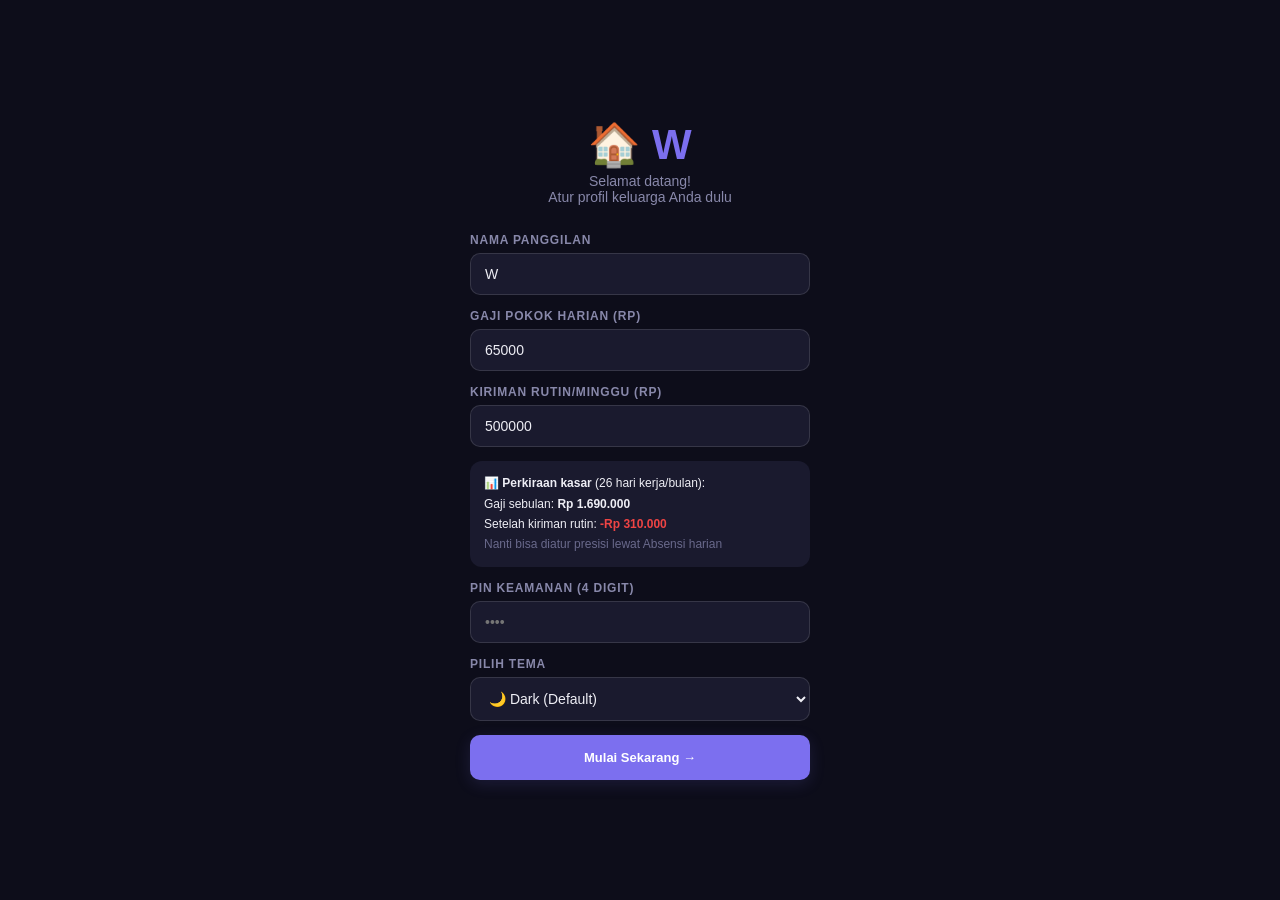
==== index.html @ 76c38aaf "Add files via upload" ====
<!DOCTYPE html>
<html lang="id">
<head>
<meta charset="UTF-8">
<!--
  Content-Security-Policy sebagai lapisan pertahanan KEDUA di luar disiplin
  escapeHtml() -- kalau suatu saat ada satu titik render yang lolos dari
  lint escapeHtml (lihat build.js: lintUnescapedUserField/-Concat), CSP ini
  jadi jaring pengaman: browser akan MENOLAK menjalankan/memuat apa pun yang
  tidak masuk allowlist di bawah, walau berhasil ke-inject ke DOM.

  PENTING -- kejujuran soal batas proteksi CSP ini (bukan CSP "ideal"):
  App ini masih banyak pakai inline event-handler attribute (onclick=,
  onchange=, oninput=, dst -- 100+ titik di index.html) dan satu jalur
  `new Function(...)` di features-helpers-global-security.js (fallback
  data-onclick lama). Supaya CSP ini TIDAK langsung mematikan seluruh UI,
  script-src di bawah terpaksa masih pakai 'unsafe-inline' & 'unsafe-eval'.
  Konsekuensinya: CSP ini TIDAK memblokir payload injeksi gaya
  `<img onerror="...">` atau `<svg onload="...">` yang nempel lewat celah
  innerHTML/outerHTML yang lolos dari lint escapeHtml -- kode di payload
  itu tetap akan jalan.
  Yang TETAP terlindungi walau 'unsafe-inline'/'unsafe-eval' masih ada:
    - Skrip/style dari domain asing yang TIDAK ada di allowlist connect-src/
      script-src (mis. attacker coba muat <script src="https://evil.com/x.js">
      atau exfiltrate data lewat fetch()/XHR ke domain asing) akan DITOLAK.
    - object-src 'none' menutup vektor lewat <object>/<embed>/Flash-style plugin.
    - base-uri 'self' & form-action 'self' mencegah base-tag hijacking &
      form dialihkan ke domain asing.
  Supaya proteksi ini bisa dinaikkan ke `script-src 'self'` penuh (tanpa
  unsafe-inline/unsafe-eval), 100+ inline handler di atas perlu dimigrasi
  dulu ke pola data-action (yang sudah dipakai sebagian besar tombol lain
  di app ini, lewat delegated listener di features-helpers-global-security.js)
  -- ini pekerjaan terpisah/lebih besar, belum dikerjakan di sini.

  Domain yang di-allowlist & alasannya:
    cdn.jsdelivr.net / cdnjs.cloudflare.com -> lazy-load eruda (debug console),
      tesseract.js (OCR), jsPDF (cetak PDF) lewat _loadScriptOnce().
    accounts.google.com -> Google Identity Services (login Google Drive/Sheets).
    api.anthropic.com, generativelanguage.googleapis.com -> panggilan AI
      (fitur AI Asisten, pakai API key milik user sendiri, disimpan lokal).
    www.googleapis.com, sheets.googleapis.com -> integrasi Google Drive & Sheets.
    data:/blob: di img-src & worker-src -> preview foto hasil scan (OCR),
      unduhan file (URL.createObjectURL), dan service worker PWA yang
      didaftarkan dari Blob (lihat setupPWA di features-sheets-pwa-selftest.js).

  Catatan teknis: meta tag CSP tidak mendukung arahan frame-ancestors/
  sandbox/report-uri (browser mengabaikannya kalau dikirim lewat meta,
  cuma berlaku kalau dikirim lewat HTTP response header) -- kalau nanti app
  ini dihosting di server sendiri, sebaiknya arahan ini juga dikirim lewat
  header `Content-Security-Policy` di response, bukan cuma meta tag di sini.
-->
<meta http-equiv="Content-Security-Policy" content="default-src 'self'; script-src 'self' 'unsafe-inline' 'unsafe-eval' https://cdn.jsdelivr.net https://cdnjs.cloudflare.com https://accounts.google.com; style-src 'self' 'unsafe-inline'; img-src 'self' data: blob:; connect-src 'self' https://api.anthropic.com https://generativelanguage.googleapis.com https://www.googleapis.com https://sheets.googleapis.com https://accounts.google.com; frame-src https://accounts.google.com; worker-src 'self' blob:; object-src 'none'; base-uri 'self'; form-action 'self'; manifest-src 'self';">
<meta name="viewport" content="width=device-width, initial-scale=1.0, maximum-scale=1.0, user-scalable=no, viewport-fit=cover">
<meta name="apple-mobile-web-app-capable" content="yes">
<title>Keluarga W</title>
<link rel="stylesheet" href="styles.css?v=242">
<script>
/* Debug console (Eruda) — aktifkan sekali lewat ?debug=1 di URL, nempel via localStorage.
   Matikan lagi lewat ?debug=0. Tidak aktif buat user biasa. */
(function(){
try{
var params=new URLSearchParams(location.search);
if(params.get('debug')==='1') localStorage.setItem('kw_debug_console','1');
if(params.get('debug')==='0') localStorage.removeItem('kw_debug_console');
if(localStorage.getItem('kw_debug_console')==='1'){
var s=document.createElement('script');
s.src='https://cdn.jsdelivr.net/npm/eruda';
s.onload=function(){ try{ eruda.init(); }catch(e){} };
(document.head||document.documentElement).appendChild(s);
}
}catch(e){}
})();
</script>
<script>
window._loadedScripts=window._loadedScripts||{};
function _loadScriptOnce(src){
if(window._loadedScripts[src])return window._loadedScripts[src];
window._loadedScripts[src]=new Promise((resolve,reject)=>{
const s=document.createElement('script');
s.src=src;s.async=true;
s.onload=()=>resolve();
s.onerror=()=>{delete window._loadedScripts[src];reject(new Error('Gagal memuat '+src));};
document.head.appendChild(s);
});
return window._loadedScripts[src];
}
function ensureTesseract(){return _loadScriptOnce('https://cdn.jsdelivr.net/npm/tesseract.js@5.1.1/dist/tesseract.min.js');}
function ensureJsPDF(){return _loadScriptOnce('https://cdnjs.cloudflare.com/ajax/libs/jspdf/2.5.1/jspdf.umd.min.js');}
function ensureHtml2Canvas(){return _loadScriptOnce('https://cdnjs.cloudflare.com/ajax/libs/html2canvas/1.4.1/html2canvas.min.js');}
function ensureGoogleGSI(){return _loadScriptOnce('https://accounts.google.com/gsi/client');}
function ensureXLSX(){return _loadScriptOnce('https://cdnjs.cloudflare.com/ajax/libs/xlsx/0.18.5/xlsx.full.min.js');}
</script>
<script>
window.__moduleLoadFail=function(name){
try{
var b=document.createElement('div');
b.setAttribute('data-module-fail-banner','1');
b.style.cssText='position:fixed;top:0;left:0;right:0;z-index:99999;background:#c0392b;color:#fff;padding:10px 14px;font:600 13px/1.4 -apple-system,BlinkMacSystemFont,"Segoe UI",sans-serif;text-align:center;box-shadow:0 2px 8px rgba(0,0,0,.3);';
b.textContent='⚠️ File '+name+' gagal dimuat -- fitur aplikasi bisa error/blank. Cek koneksi internet lalu refresh, atau pastikan file '+name+' ada di hosting yang sama.';
var closeBtn=document.createElement('span');
closeBtn.textContent=' ✕';
closeBtn.style.cssText='cursor:pointer;margin-left:10px;font-weight:900;';
closeBtn.onclick=function(){b.remove();};
b.appendChild(closeBtn);
(document.body||document.documentElement).appendChild(b);
}catch(_e){ console.error('Gagal tampilkan banner error modul:',_e); }
};
</script>
<script src="app-bundle-a.min.js?v=242" onerror="window.__moduleLoadFail('app-bundle-a.min.js')"></script>
<script src="smoke-test.js?v=242" defer></script>
<link rel="manifest" id="pwaManifestLink" href="manifest.json">
</head>
<body data-theme="dark">

<!-- ONBOARDING -->
<!-- BUGFIX: dulu div ini TIDAK punya class u-dnone, jadi selalu kelihatan sebagai kondisi
     default begitu HTML di-paint browser -- utk user LAMA (sudah onboarding & punya PIN),
     ini bikin layar Onboarding sempat "kekilat"/tampak numpuk bareng layar PIN selama proses
     init() (termasuk baca data tersimpan) berjalan, sebelum akhirnya disembunyikan &
     showPinScreen() dipanggil. Sekarang disembunyikan by default (sama seperti #pinScreen),
     & baru dimunculkan secara eksplisit oleh init() KHUSUS utk user baru yang memang belum
     pernah setup (lihat pemanggilan classList.remove('u-dnone') di init()). -->
<div class="onboard u-dnone" id="onboard">
  <div class="onboard-logo">🏠 W</div>
  <div class="onboard-sub">Selamat datang!<br>Atur profil keluarga Anda dulu</div>
  <div class="u-w100" style="max-width:340px">
    <div class="fg"><label class="fl">Nama Panggilan</label><input class="fi" id="ob_nama" placeholder="W" value="W"></div>
    <div class="fg"><label class="fl">Gaji Pokok Harian (Rp)</label><input class="fi" id="ob_gaji" type="number" placeholder="65000" value="65000" inputmode="numeric" oninput="updateOnboardPreview()"></div>
    <div class="fg"><label class="fl">Kiriman Rutin/Minggu (Rp)</label><input class="fi" id="ob_kirim" type="number" placeholder="500000" value="500000" inputmode="numeric" oninput="updateOnboardPreview()"></div>
    <div class="u-r12 u-fs12" id="obPreviewBox" style="background:var(--surface2);padding:12px 14px;margin:2px 0 14px;line-height:1.7"></div>
    <div class="fg"><label class="fl">PIN Keamanan (4 digit)</label><input class="fi" id="ob_pin" type="password" maxlength="4" placeholder="••••" inputmode="numeric"></div>
    <div class="fg"><label class="fl">Pilih Tema</label>
      <select class="fs" id="ob_tema">
        <option value="dark">🌙 Dark (Default)</option>
        <option value="ocean">🌊 Ocean</option>
        <option value="light">☀️ Light</option>
        <option value="stone">🤍 Stone</option>
        <option value="slate">⚫ Slate</option>
      </select>
    </div>
    <button class="btn btn-primary btn-full u-mt8" style="padding:15px" data-action="finishOnboard">Mulai Sekarang →</button>
  </div>
</div>

<!-- PIN -->
<div class="pin-screen u-dnone" id="pinScreen">
  <div class="u-fw700 u-cacc" style="font-family:'Space Grotesk',sans-serif;font-size:24px" id="pinScreenTitle">🏠 Keluarga W</div>
  <div class="u-t2 u-fs13 u-mt6">Masukkan PIN Anda</div>
  <div class="pin-dots"><div class="pin-dot" id="pd0"></div><div class="pin-dot" id="pd1"></div><div class="pin-dot" id="pd2"></div><div class="pin-dot" id="pd3"></div></div>
  <div class="u-fs12 u-mt6" id="pinLockMsg" style="color:#ef4444;min-height:16px"></div>
  <div class="pin-pad" id="pinPad">
    <div class="pin-key" data-action="pinPress" data-args='["1"]' aria-label="Angka 1" role="button">1</div><div class="pin-key" data-action="pinPress" data-args='["2"]' aria-label="Angka 2" role="button">2</div><div class="pin-key" data-action="pinPress" data-args='["3"]' aria-label="Angka 3" role="button">3</div>
    <div class="pin-key" data-action="pinPress" data-args='["4"]' aria-label="Angka 4" role="button">4</div><div class="pin-key" data-action="pinPress" data-args='["5"]' aria-label="Angka 5" role="button">5</div><div class="pin-key" data-action="pinPress" data-args='["6"]' aria-label="Angka 6" role="button">6</div>
    <div class="pin-key" data-action="pinPress" data-args='["7"]' aria-label="Angka 7" role="button">7</div><div class="pin-key" data-action="pinPress" data-args='["8"]' aria-label="Angka 8" role="button">8</div><div class="pin-key" data-action="pinPress" data-args='["9"]' aria-label="Angka 9" role="button">9</div>
    <div class="pin-key" style="opacity:0;pointer-events:none"></div><div class="pin-key" data-action="pinPress" data-args='["0"]' aria-label="Angka 0" role="button">0</div><div class="pin-key" data-action="pinBack" aria-label="Hapus angka" role="button">⌫</div>
  </div>
</div>

<div class="toast" id="toast"></div>

<div id="scrollRoot">
<!-- HEADER -->
<div class="header u-dnone" id="mainHeader">
  <div><div class="header-brand">Keluarga <span id="hNama">W</span></div><div class="header-sub" id="headerDate"></div></div>
  <div class="u-flexc8">
    <div class="header-badge" data-action="openGlobalSearch" aria-label="Buka pencarian" role="button">🔎</div>
    <div class="header-badge" id="backupBadge" data-action="runFullBackup">💾 Backup</div>
  </div>
</div>

<div id="mainApp" class="u-dnone">

<!-- DASHBOARD -->
<div class="page" id="page-dashboard">
  <div class="page-settings-btn">
    <div class="page-title">🏠 Beranda</div>
    <button class="qs-btn" data-action="openQS" data-args='["qsDashboard"]' aria-label="Buka menu cepat"><svg fill="none" stroke="currentColor" stroke-width="2" viewBox="0 0 24 24"><circle cx="12" cy="12" r="3"/><path d="M19.4 15a1.65 1.65 0 0 0 .33 1.82l.06.06a2 2 0 0 1-2.83 2.83l-.06-.06a1.65 1.65 0 0 0-1.82-.33 1.65 1.65 0 0 0-1 1.51V21a2 2 0 0 1-4 0v-.09A1.65 1.65 0 0 0 9 19.4a1.65 1.65 0 0 0-1.82.33l-.06.06a2 2 0 0 1-2.83-2.83l.06-.06A1.65 1.65 0 0 0 4.68 15a1.65 1.65 0 0 0-1.51-1H3a2 2 0 0 1 0-4h.09A1.65 1.65 0 0 0 4.6 9a1.65 1.65 0 0 0-.33-1.82l-.06-.06a2 2 0 0 1 2.83-2.83l.06.06A1.65 1.65 0 0 0 9 4.68a1.65 1.65 0 0 0 1-1.51V3a2 2 0 0 1 4 0v.09a1.65 1.65 0 0 0 1 1.51 1.65 1.65 0 0 0 1.82-.33l.06-.06a2 2 0 0 1 2.83 2.83l-.06.06A1.65 1.65 0 0 0 19.4 9a1.65 1.65 0 0 0 1.51 1H21a2 2 0 0 1 0 4h-.09a1.65 1.65 0 0 0-1.51 1z"/></svg> Aksi Cepat</button>
  </div>
  <div class="btn-row3 u-mt2">
    <button class="btn btn-income" data-action="openTxModal" data-args='["income"]' aria-label="Edit/Buka">+ Masuk</button>
    <button class="btn btn-expense" data-action="openTxModal" data-args='["expense"]' aria-label="Edit/Buka">- Keluar</button>
    <button class="btn btn-transfer" data-action="openTransferModal" aria-label="Edit/Buka">⇄ Transfer</button>
  </div>
  <div id="backupBanner" class="backup-banner hidden">
    <span style="font-size:20px">⚠️</span>
    <div class="u-flex1"><div class="u-fs12 u-fw700 u-cacc4">Belum backup!</div><div class="u-fs12t2">Terakhir: <span id="lastBackupDate">-</span></div></div>
    <button class="btn btn-sm u-cacc4 u-fs12" style="background:var(--accent4-soft);border:1px solid var(--accent4)" data-action="runFullBackup">Backup</button>
  </div>
  <div id="billBanner" class="bill-banner hidden">
    <span style="font-size:20px">🔔</span>
    <div class="u-flex1"><div class="u-fs12 u-fw700 u-cacc2" id="billBannerTitle">Tagihan jatuh tempo</div><div id="billBannerSub" class="u-fs12t2">-</div></div>
    <button class="btn btn-sm u-cacc2 u-fs12" style="background:var(--accent2-soft);border:1px solid var(--accent2)" data-onclick="showPage('settings',document.querySelector('[onclick*=settings]'))">Lihat</button>
  </div>
  <div class="card u-mb12 u-dnone u-pointer" id="dashBillCard" data-action="showPage" data-args='["keuangan", "$nav:1"]'>
    <div class="card-title">🔔 Tagihan & Cicilan <span class="u-flexc8"><span id="dashBillOverdueBadge" class="acc-chip u-dnone u-cacc2" style="border-color:var(--accent2)">Terlambat</span><span class="card-collapse-toggle" id="dashBillCard-chev" data-action="toggleCardCollapse" data-args='["dashBillCard","$event"]' aria-label="Buka/tutup bagian">▾</span></span></div>
    <div class="card-collapse-body" id="dashBillCard-cbody">
    <div class="grid3 u-mb10">
      <div class="stat-box"><div class="stat-label">Bulan Ini</div><div class="stat-val red" id="dashBillMonthTotal">Rp 0</div></div>
      <div class="stat-box"><div class="stat-label">Akan Jatuh Tempo</div><div class="stat-val orange" id="dashBillUpcomingCount">0</div></div>
      <div class="stat-box"><div class="stat-label">Sisa Cicilan</div><div class="stat-val purple" id="dashBillOutstanding">Rp 0</div></div>
    </div>
    <div id="dashBillMiniList"></div>
    </div>
  </div>
  <div class="card u-mb12 u-dnone" id="dashServisReminderCard"></div>
  <div class="card u-mb12 u-dnone" id="dashSewaKiosReminderCard"></div>
  <div class="card u-mb12 u-dnone" id="dashBackupReminderCard"></div>
  <div class="card u-mb12 u-dnone" id="dashDanaDaruratCard"></div>
  <div class="card u-mb12 u-dnone" id="cashflowForecastCard"></div>
  <div class="card u-mb12 u-dnone" id="timelineWCard"></div>
  <div class="card u-mb12 u-dnone u-pointer" id="dashBudgetMiniCard" data-action="showPage" data-args='["keuangan", "$nav:1"]'>
    <div class="card-title">📊 Anggaran Bulan Ini <span class="card-collapse-toggle" id="dashBudgetMiniCard-chev" data-action="toggleCardCollapse" data-args='["dashBudgetMiniCard","$event"]' aria-label="Buka/tutup bagian">▾</span></div>
    <div class="card-collapse-body" id="dashBudgetMiniCard-cbody">
    <div class="u-flex u-jcb u-aic u-mb6">
      <span class="u-fs12t2"><span id="dashBudgetUsed">Rp 0</span> / <span id="dashBudgetLimit">Rp 0</span></span>
      <span class="stat-val u-fs14" id="dashBudgetPct">0%</span>
    </div>
    <div class="budget-bar-track" style="height:8px"><div class="budget-bar-fill" id="dashBudgetBar" style="width:0%"></div></div>
    </div>
  </div>
  <div class="card u-mb12 u-dnone u-pointer" id="dashEduFundMiniCard" data-action="showPage" data-args='["settings", "$nav:6"]'>
    <div class="card-title">🎓 Dana Pendidikan <span class="card-collapse-toggle" id="dashEduFundMiniCard-chev" data-action="toggleCardCollapse" data-args='["dashEduFundMiniCard","$event"]' aria-label="Buka/tutup bagian">▾</span></div>
    <div class="card-collapse-body" id="dashEduFundMiniCard-cbody">
    <div class="u-flex u-jcb u-aic u-mb6">
      <span class="u-fs12t2"><span id="dashEduFundTerkumpul">Rp 0</span> / <span id="dashEduFundTarget">Rp 0</span></span>
      <span class="stat-val u-fs14" id="dashEduFundPct">0%</span>
    </div>
    <div class="budget-bar-track" style="height:8px"><div class="budget-bar-fill" id="dashEduFundBar" style="width:0%"></div></div>
    <div class="u-fs11 u-t2 u-mt8" id="dashEduFundSub"></div>
    </div>
  </div>
  <div class="card u-mb12 u-dnone u-pointer" id="dashZakatMiniCard" data-action="showPage" data-args='["pajak", "$nav:5"]'>
    <div class="card-title">🕌 Zakat Penghasilan Bulan Ini <span class="card-collapse-toggle" id="dashZakatMiniCard-chev" data-action="toggleCardCollapse" data-args='["dashZakatMiniCard","$event"]' aria-label="Buka/tutup bagian">▾</span></div>
    <div class="card-collapse-body" id="dashZakatMiniCard-cbody">
    <div class="u-flex u-jcb u-aic">
      <span id="dashZakatStatus" class="u-fs12t2">Menghitung...</span>
      <span class="stat-val orange u-fs16" id="dashZakatJumlah">Rp 0</span>
    </div>
    </div>
  </div>
  <div class="grid2">
    <div class="stat-box clickable" data-action="showFilteredTx" data-args='["dashboard", "income", "\ud83d\udc9a Pemasukan Bulan Ini"]'><div class="stat-label">💚 Pemasukan</div><div class="stat-val green" id="dIncome">Rp 0</div></div>
    <div class="stat-box clickable" data-action="showFilteredTx" data-args='["dashboard", "expense", "\ud83d\udd34 Pengeluaran Bulan Ini"]'><div class="stat-label">🔴 Pengeluaran</div><div class="stat-val red" id="dExpense">Rp 0</div></div>
    <div class="stat-box clickable" data-action="showFilteredTx" data-args='["dashboard", "all", "\ud83d\udcb0 Saldo Bersih Bulan Ini"]'><div class="stat-label">💰 Saldo Bersih</div><div class="stat-val purple" id="dBalance">Rp 0</div></div>
    <div class="stat-box clickable" data-action="goToList" data-args='["shopList", "shop", 2, "riwayat"]'><div class="stat-label">🪨 Untung Shop</div><div class="stat-val orange" id="dShop">Rp 0</div></div>
  </div>
  <div class="card u-mb12 u-pointer" id="dashLaporanMiniCard" data-onclick="showPage('keuangan',document.querySelectorAll('.nav-item')[1]);setKeuanganTab('laporan',document.querySelectorAll('#page-keuangan .cn-tab')[1])">
    <div class="card-title">📊 Ringkasan Laporan Bulan Ini <span class="u-flexc8"><span class="u-fw400 u-fs12 u-cacc" style="text-transform:none;letter-spacing:0">Lihat Detail →</span><span class="card-collapse-toggle" id="dashLaporanMiniCard-chev" data-action="toggleCardCollapse" data-args='["dashLaporanMiniCard","$event"]' aria-label="Buka/tutup bagian">▾</span></span></div>
    <div class="card-collapse-body" id="dashLaporanMiniCard-cbody">
    <div class="u-fs12 u-t2 u-mb10" id="dashLapTrend"></div>
    <div id="dashLapKatMini"></div>
    </div>
  </div>
  <div class="card">
    <div class="card-title">🏦 Saldo Akun <span class="u-fw400 u-fs12 u-cacc u-pointer" style="text-transform:none;letter-spacing:0" data-action="showPage" data-args='["settings", "$nav:6"]'>Kelola →</span></div>
    <div id="dashAccList"></div>
    <div class="u-flex u-jcb u-aic u-mt10 divider-top">
      <span class="u-fs12t2">Total Saldo (akun aktif)</span>
      <span class="stat-val u-fs16" id="dashAccTotal">Rp 0</span>
    </div>
  </div>
  <div class="card"><div class="card-title">📋 Transaksi Terakhir</div><div id="recentTx"><div class="empty"><div class="empty-icon">💸</div><div class="empty-text">Belum ada transaksi</div><div class="u-mt10 u-flex u-gap8 u-jcc"><button class="btn btn-income btn-sm" data-action="openTxModal" data-args='["income"]'>+ Catat Pemasukan</button><button class="btn btn-expense btn-sm" data-action="openTxModal" data-args='["expense"]'>- Catat Pengeluaran</button></div></div></div></div>
  <div class="card u-dnone" id="siapPulangCard"></div>
  <div class="ldr-card" id="ldrCard" style="padding:14px 16px">
    <div class="u-flex u-aic u-jcb u-mb2">
      <div class="ldr-label u-mb0">✈️ Pulang ke Pekalongan</div>
      <div class="u-flex u-gap4" style="align-items:baseline"><span class="ldr-days" id="ldrNum" style="font-size:24px">?</span><span class="ldr-unit u-fs12" id="ldrUnit">hari</span></div>
    </div>
    <div class="ldr-sub u-mb8" id="ldrSub">Atur tanggal pulang berikutnya</div>
    <div class="ldr-bar"><div class="ldr-fill" id="ldrFill" style="width:0%"></div></div>
    <div class="ldr-meta"><span id="ldrCycle">Siklus 10 hari kerja</span><span id="ldrDate"></span></div>
    <details class="u-mt10">
      <summary class="u-fs12 u-cacc u-pointer" style="list-style:none">⚙️ Atur & bagikan jadwal</summary>
      <div class="fg" style="margin-top:var(--sp-6);margin-bottom:0">
        <label class="fl">Tanggal Pulang Berikutnya</label>
        <input type="date" class="fi" id="nextPulang" onchange="saveLDR()" style="font-size:var(--fs-body)">
      </div>
      <button class="wa-btn u-w100 u-jcc" style="margin-top:var(--sp-4)" data-action="shareLDRWA">💬 Kirim Jadwal Pulang ke WA</button>
    </details>
  </div>
</div>

<!-- KEUANGAN -->
<div class="page" id="page-keuangan">
  <div class="cn-tabs">
    <button class="cn-tab active" data-action="setKeuanganTab" data-args='["kelola", "$el"]'>💰 Kelola</button>
    <button class="cn-tab" data-action="setKeuanganTab" data-args='["laporan", "$el"]'>📊 Laporan</button>
  </div>

  <!-- KELOLA -->
  <div id="keuanganTab-kelola">
  <div class="page-settings-btn">
    <div class="month-nav u-flex1" style="margin-bottom:0">
      <button class="month-nav-btn" data-action="changeMonth" data-args='[-1]' aria-label="Sebelumnya">‹</button>
      <div class="month-nav-label" id="monthLabel"></div>
      <button class="month-nav-btn" data-action="changeMonth" data-args='[1]' aria-label="Berikutnya">›</button>
    </div>
    <button class="qs-btn" style="margin-left:10px" data-action="openQS" data-args='["qsKeuangan"]' aria-label="Buka menu cepat"><svg fill="none" stroke="currentColor" stroke-width="2" viewBox="0 0 24 24"><circle cx="12" cy="12" r="3"/><path d="M19.4 15a1.65 1.65 0 0 0 .33 1.82l.06.06a2 2 0 0 1-2.83 2.83l-.06-.06a1.65 1.65 0 0 0-1.82-.33 1.65 1.65 0 0 0-1 1.51V21a2 2 0 0 1-4 0v-.09A1.65 1.65 0 0 0 9 19.4a1.65 1.65 0 0 0-1.82.33l-.06.06a2 2 0 0 1-2.83-2.83l.06-.06A1.65 1.65 0 0 0 4.68 15a1.65 1.65 0 0 0-1.51-1H3a2 2 0 0 1 0-4h.09A1.65 1.65 0 0 0 4.6 9a1.65 1.65 0 0 0-.33-1.82l-.06-.06a2 2 0 0 1 2.83-2.83l.06.06A1.65 1.65 0 0 0 9 4.68a1.65 1.65 0 0 0 1-1.51V3a2 2 0 0 1 4 0v.09a1.65 1.65 0 0 0 1 1.51 1.65 1.65 0 0 0 1.82-.33l.06-.06a2 2 0 0 1 2.83 2.83l-.06.06A1.65 1.65 0 0 0 19.4 9a1.65 1.65 0 0 0 1.51 1H21a2 2 0 0 1 0 4h-.09a1.65 1.65 0 0 0-1.51 1z"/></svg></button>
  </div>
  <div class="grid2 u-mb8">
    <div class="stat-box clickable" data-action="showFilteredTx" data-args='["keuangan", "income", "\ud83d\udc9a Pemasukan"]'><div class="stat-label">💚 Pemasukan</div><div class="stat-val green" id="mIncome">Rp 0</div></div>
    <div class="stat-box clickable" data-action="showFilteredTx" data-args='["keuangan", "expense", "\ud83d\udd34 Pengeluaran"]'><div class="stat-label">🔴 Pengeluaran</div><div class="stat-val red" id="mExpense">Rp 0</div></div>
  </div>
  <div class="card u-mb12" style="margin-top:-4px;padding:12px 14px">
    <div class="u-flex u-jcb u-aic">
      <span class="u-fs12t2">Saldo bersih</span>
      <span class="stat-val u-pointer" id="mNet" style="font-size:20px" data-action="showFilteredTx" data-args='["keuangan", "all", "\ud83d\udcb0 Saldo Bersih"]' aria-label="Lihat detail transaksi Saldo Bersih">Rp 0</span>
    </div>
  </div>
  <div class="card u-mb12 u-dnone" id="keuAbsensiGajiCard" style="padding:12px 14px">
    <div class="u-flex u-jcb u-aic">
      <div>
        <div class="u-fs12t2">👷 Gaji minggu ini dari Absensi (<span id="keuAbsensiGajiCount">0</span> hari, belum dicatat)</div>
        <div class="stat-val green" style="font-size:18px;margin-top:2px" id="keuAbsensiGajiTotal">Rp 0</div>
      </div>
      <button class="btn btn-income btn-sm" data-action="openWeeklyResetManual">💰 Catat</button>
    </div>
  </div>
  <div class="card u-mb12">
    <div class="card-title">📊 Anggaran
      <div class="u-flex u-gap6 u-aic">
        <button class="card-setting-btn" id="budgetTabSettingsBtn" data-action="openBudgetSettings" title="Pengaturan anggaran" aria-label="Pengaturan anggaran">⚙️ Atur</button>
        <button class="card-setting-btn" id="budgetTabAddBtn" data-action="openBudgetModal" data-args='[null]' title="Tambah anggaran" aria-label="Tambah anggaran">＋ Tambah</button>
        <span class="card-collapse-toggle" id="keuBudgetCard-chev" data-action="toggleCardCollapse" data-args='["keuBudgetCard","$event"]' aria-label="Buka/tutup bagian">▾</span>
      </div>
    </div>
    <div class="card-collapse-body" id="keuBudgetCard-cbody">
    <div class="budget-tabbar u-flex u-gap6" style="margin-bottom:14px;background:var(--surface2);border-radius:var(--r-md);padding:3px">
      <button type="button" class="budget-tab-btn active u-flex1 u-fs12 u-fw700 u-r8 u-pointer u-t2" data-tab="list" data-action="BudgetTabs.switchTo" data-args='["list"]' style="border:none;background:none;padding:8px 6px">📊 Bulan Ini</button>
      <button type="button" class="budget-tab-btn u-flex1 u-fs12 u-fw700 u-r8 u-pointer u-t2" data-tab="reko" data-action="BudgetTabs.switchTo" data-args='["reko"]' style="border:none;background:none;padding:8px 6px">🎯 Rekomendasi Otomatis</button>
    </div>
    <div id="budgetTabPane-list">
    <div id="budgetSummary" class="u-dnone">
      <div class="budget-summary-grid">
        <div class="budget-sum-box"><div class="budget-sum-val green" id="bTotalBudget">Rp 0</div><div class="budget-sum-lbl">Total Anggaran</div></div>
        <div class="budget-sum-box clickable" data-action="showAllBudgetDrillDown"><div class="budget-sum-val red" id="bTotalUsed">Rp 0</div><div class="budget-sum-lbl">Terpakai</div></div>
        <div class="budget-sum-box"><div class="budget-sum-val u-cacc" id="bTotalSisa">Rp 0</div><div class="budget-sum-lbl">Sisa</div></div>
      </div>
      <div class="budget-bar-track u-mb4" style="height:10px">
        <div class="budget-bar-fill" id="bOverallBar" style="width:0%"></div>
      </div>
      <div class="budget-bar-label"><span id="bOverallPct">0% terpakai</span><span id="bOverallDays" class="u-t2"></span></div>
      <div class="hr-divider"></div>
    </div>
    <div id="budgetList"></div>
    </div>
    <div id="budgetTabPane-reko" class="u-dnone">
    <div class="u-hint10">Dihitung dari rata-rata transaksi asli kamu per kategori (BBM, Pulsa, Tagihan, dst) — bukan tebakan. Tinggal tap "Tetapkan" utk langsung bikin/update anggaran kategori itu.</div>
    <div class="u-flex u-gap8 u-fwrap u-mb8" id="brMonthChips">
      <button type="button" class="chip-btn" data-m="3" data-action="BudgetReko.setMonths" data-args='[3]'>3 Bulan Terakhir</button>
      <button type="button" class="chip-btn" data-m="6" data-action="BudgetReko.setMonths" data-args='[6]'>6 Bulan Terakhir</button>
    </div>
    <div class="u-flex u-gap8 u-fwrap u-mb12" id="brBufferChips">
      <button type="button" class="chip-btn" data-b="0" data-action="BudgetReko.setBuffer" data-args='[0]'>Pas Rata-rata</button>
      <button type="button" class="chip-btn" data-b="10" data-action="BudgetReko.setBuffer" data-args='[10]'>+10% Buffer</button>
      <button type="button" class="chip-btn" data-b="20" data-action="BudgetReko.setBuffer" data-args='[20]'>+20% Buffer</button>
    </div>
    <div id="budgetRekoResult"></div>
    </div>
    </div>
  </div>
  <div class="card u-mb12">
    <div class="card-title">🏖️ Dana Pensiun
      <div class="u-flex u-gap6 u-aic">
        <button class="card-setting-btn" data-action="Pensiun.openSettings" title="Atur Dana Pensiun" aria-label="Atur Dana Pensiun">⚙️ Atur</button>
        <span class="card-collapse-toggle" id="keuPensiunCard-chev" data-action="toggleCardCollapse" data-args='["keuPensiunCard","$event"]' aria-label="Buka/tutup bagian">▾</span>
      </div>
    </div>
    <div class="card-collapse-body" id="keuPensiunCard-cbody">
    <div class="u-hint10">Sinkron 2 arah dengan Keuangan: saldo & proyeksi dihitung otomatis dari akun & rata-rata transaksi asli kamu, dan kontribusi yang dicatat di sini langsung jadi transaksi nyata yang mempengaruhi saldo akun.</div>
    <div id="pensiunBody"></div>
    </div>
  </div>
  <div class="card u-mb12">
    <div class="card-title">🛠️ Proyek Renovasi
      <span class="u-flex u-gap6 u-aic">
        <button class="card-setting-btn" data-action="Renov.openProjectModal">＋ Proyek Baru</button>
        <span class="card-collapse-toggle" id="keuRenovCard-chev" data-action="toggleCardCollapse" data-args='["keuRenovCard","$event"]' aria-label="Buka/tutup bagian">▾</span>
      </span>
    </div>
    <div class="card-collapse-body" id="keuRenovCard-cbody">
    <div class="u-hint10">Kumpulkan biaya per-item (keran, keramik, ongkos tukang, dst) jadi 1 paket proyek. Sinkron 2 arah dgn Transaksi: tandai item "lunas" langsung bikin transaksi pengeluaran nyata (pengaruh ke saldo akun), dan hapus/edit transaksi itu di Keuangan otomatis mengubah status/harga item di sini juga.</div>
    <div class="u-flex u-gap6 u-fwrap u-mb12">
      <button class="card-setting-btn" data-action="Tukang.openModal">👷 Absensi Tukang</button>
      <button class="card-setting-btn" data-action="Tukang.openModal">🧮 Kalkulator Upah</button>
      <button class="card-setting-btn" data-onclick="RenovCalc.open(null)">📦 Kalkulator Material</button>
    </div>
    <div id="renovList"><div class="empty"><div class="empty-icon">🛠️</div><div class="empty-text">Belum ada proyek renovasi</div></div></div>
    </div>
  </div>
  <div class="card u-mb12">
    <div class="card-title">🏠 Sewa Kios
      <span class="u-flex u-gap6 u-aic">
        <button class="card-setting-btn" data-action="SewaKios.exportPDF" title="Export laporan sewa kios (PDF)" aria-label="Export laporan sewa kios (PDF)">🧾 Export</button>
        <button class="card-setting-btn" data-action="SewaKios.openUnitModal" aria-label="Edit">＋ Unit Baru</button>
        <span class="card-collapse-toggle" id="keuSewaKiosCard-chev" data-action="toggleCardCollapse" data-args='["keuSewaKiosCard","$event"]' aria-label="Buka/tutup bagian">▾</span>
      </span>
    </div>
    <div class="card-collapse-body" id="keuSewaKiosCard-cbody">
    <div class="u-hint10">Lacak hasil sewa kios pasca renovasi: status unit, pendapatan sewa yang tersambung ke Transaksi (sync 2 arah, sama seperti Proyek Renovasi), dan estimasi balik modal (ROI) dibanding biaya renovasinya.</div>
    <div id="sewaKiosList"><div class="empty"><div class="empty-icon">🏠</div><div class="empty-text">Belum ada unit kios</div></div></div>
    </div>
  </div>
  <div class="card u-mb12">
    <div class="card-title">🔔 Tagihan, Cicilan & Langganan
      <span class="u-flex u-gap6 u-aic">
        <button class="card-setting-btn" id="billFilterToggleBtn" data-action="toggleBillFilterPanel" title="Filter" aria-label="Filter">🔍 Filter</button>
        <button class="card-setting-btn" data-action="openBillCalendar" title="Lihat kalender" aria-label="Lihat kalender">📅 Kalender</button>
        <button class="card-setting-btn" data-action="openBillModal" title="Tambah tagihan" aria-label="Tambah tagihan">＋ Tambah</button>
        <span class="card-collapse-toggle" id="keuBillCard-chev" data-action="toggleCardCollapse" data-args='["keuBillCard","$event"]' aria-label="Buka/tutup bagian">▾</span>
      </span>
    </div>
    <div class="card-collapse-body" id="keuBillCard-cbody">
    <div class="grid3 u-mb10" id="keuBillStatGrid">
      <div class="stat-box"><div class="stat-label">Bulan Ini</div><div class="stat-val red" id="keuBillMonthTotal">Rp 0</div></div>
      <div class="stat-box"><div class="stat-label">Jatuh Tempo ≤7 Hari</div><div class="stat-val orange" id="keuBillSoonCount">0</div></div>
      <div class="stat-box"><div class="stat-label">Sisa Cicilan</div><div class="stat-val purple" id="keuBillOutstanding">Rp 0</div></div>
    </div>
    <div class="u-dnone u-mb6" id="billFilterPanel" style="padding-top:2px">
      <div class="u-gap8 u-mb6 u-grid2-nogap">
        <select class="fs" id="billFilterStatus" onchange="applyBillFilter()">
          <option value="all">Semua Status</option>
          <option value="aktif">Belum Dibayar (Aktif)</option>
          <option value="lunas">Sudah Lunas</option>
        </select>
        <select class="fs" id="billFilterKategori" onchange="applyBillFilter()">
          <option value="all">Semua Kategori</option>
        </select>
        <select class="fs" id="billFilterBulan" onchange="applyBillFilter()">
          <option value="all">Semua Bulan</option>
          <option value="0">Januari</option><option value="1">Februari</option><option value="2">Maret</option>
          <option value="3">April</option><option value="4">Mei</option><option value="5">Juni</option>
          <option value="6">Juli</option><option value="7">Agustus</option><option value="8">September</option>
          <option value="9">Oktober</option><option value="10">November</option><option value="11">Desember</option>
        </select>
        <select class="fs" id="billFilterTahun" onchange="applyBillFilter()">
          <option value="all">Semua Tahun</option>
        </select>
      </div>
      <div class="u-flex u-jcb u-aic u-mb2">
        <div id="billFilterCount" class="u-fs12t2"></div>
        <button id="billFilterResetBtn" class="card-setting-btn u-dnone" data-action="resetBillFilter">↺ Reset Filter</button>
      </div>
    </div>
    <div id="billListKeu"><div class="empty"><div class="empty-icon">🔔</div><div class="empty-text">Belum ada tagihan terjadwal</div></div></div>
    </div>
  </div>
  <div class="btn-row3">
    <button class="btn btn-income" data-action="openTxModal" data-args='["income"]' aria-label="Edit/Buka">+ Masuk</button>
    <button class="btn btn-expense" data-action="openTxModal" data-args='["expense"]' aria-label="Edit/Buka">- Keluar</button>
    <button class="btn btn-transfer" data-action="openTransferModal" aria-label="Edit/Buka">⇄ Transfer</button>
  </div>
  <button class="btn btn-ghost btn-full u-mb8" data-action="openGajiCalc">🧮 Kalkulator Gaji</button>
  <button class="btn btn-ghost btn-full u-mb12" data-action="openAbsensiModal" aria-label="Edit/Buka">📅 Absensi Harian</button>
  <div class="card">
    <div class="card-title">📋 Semua Transaksi <span class="u-flex u-gap6 u-aic"><button class="card-setting-btn" id="kfToggleBtn" data-action="toggleKeuFilter">🔍 Filter</button><button class="card-setting-btn" data-action="openQS" data-args='["qsKeuangan"]'>⚙️ Atur</button><span class="card-collapse-toggle" id="keuAllTxCard-chev" data-action="toggleCardCollapse" data-args='["keuAllTxCard","$event"]' aria-label="Buka/tutup bagian">▾</span></span></div>
    <div class="card-collapse-body" id="keuAllTxCard-cbody">
    <div class="filter-scroll u-mb10" id="txListPeriodeChips">
      <button class="chip-btn" data-action="setTxListPeriode" data-args='["hari", "$el"]'>Hari Ini</button>
      <button class="chip-btn" data-action="setTxListPeriode" data-args='["minggu", "$el"]'>Minggu Ini</button>
      <button class="chip-btn active" data-action="setTxListPeriode" data-args='["bulan", "$el"]'>Bulan Ini</button>
      <button class="chip-btn" data-action="setTxListPeriode" data-args='["tahun", "$el"]'>Tahun Ini</button>
      <button class="chip-btn" data-action="setTxListPeriode" data-args='["selamanya", "$el"]'>Selamanya</button>
      <button class="chip-btn" data-action="setTxListPeriode" data-args='["custom", "$el"]'>Custom</button>
    </div>
    <div class="u-dnone u-mb10" id="txListCustomRange">
      <div class="u-grid2">
        <div><label class="fl">Dari</label><input type="date" class="fi" id="txListFrom" onchange="resetTxPageAndRender()"></div>
        <div><label class="fl">Sampai</label><input type="date" class="fi" id="txListTo" onchange="resetTxPageAndRender()"></div>
      </div>
    </div>
    <div class="u-dnone u-mb10 u-r10" id="keuFilterPanel" style="padding:10px;background:var(--surface2)">
      <div class="u-gap8 u-mb8 u-grid2-nogap">
        <div><label class="fl">Tipe</label><select class="fs" id="kfTipe" onchange="resetTxPageAndRender()"><option value="semua">Semua</option><option value="income">Pemasukan</option><option value="expense">Pengeluaran</option><option value="transfer">Transfer</option></select></div>
        <div><label class="fl">Kategori</label><select class="fs" id="kfKat" onchange="onKfKatChange()"><option value="semua">Semua</option></select></div>
      </div>
      <div class="u-gap8 u-mb8 u-grid2-nogap">
        <div><label class="fl">Sub Kategori</label><select class="fs" id="kfSub" onchange="resetTxPageAndRender()"><option value="semua">Semua</option></select></div>
        <div><label class="fl">Akun</label><select class="fs" id="kfAcc" onchange="resetTxPageAndRender()"><option value="semua">Semua Akun</option></select></div>
      </div>
      <div class="fg u-mb8"><label class="fl">Metode (Cicilan/Tagihan)</label><select class="fs" id="kfMethod" onchange="resetTxPageAndRender()">
        <option value="semua">Semua Metode</option>
        <option value="tunai">💵 Tunai</option>
        <option value="cicilan">💳 Cicilan</option>
        <option value="langganan">🔁 Langganan</option>
        <option value="tagihan">🧾 Tagihan</option>
      </select></div>
      <div class="u-tar"><span class="u-fs12 u-cacc u-pointer" data-action="resetKeuFilter">↺ Reset Filter</span></div>
    </div>
    <div class="fg u-mb10">
      <input type="text" class="fi" id="kfSearch" placeholder="🔎 Cari catatan/keterangan transaksi..." oninput="onKfSearchInput()">
    </div>
    <div id="allTx"><div class="empty"><div class="empty-icon">💸</div><div class="empty-text">Belum ada transaksi</div></div></div>
    <div class="u-dnone u-tac u-mt10" id="allTxLoadMoreWrap">
      <button class="btn btn-ghost" data-action="loadMoreTx">⬇️ Tampilkan lebih banyak</button>
    </div>
    </div>
  </div>

  <details class="card u-p0">
    <summary class="u-pointer u-flex u-aic u-jcb summary-toggle"><span class="card-title u-mb0">🏷️ Kelola Kategori & Subkategori</span></summary>
    <div class="summary-body-pad">
      <div class="filter-scroll u-mb8" id="catFilterChips">
        <button class="chip-btn active" data-action="filterCat" data-args='["semua", "$el"]'>Semua</button>
        <button class="chip-btn" data-action="filterCat" data-args='["income", "$el"]'>Pemasukan</button>
        <button class="chip-btn" data-action="filterCat" data-args='["expense", "$el"]'>Pengeluaran</button>
      </div>
      <div id="catList"></div>
      <div class="div"></div>
      <button class="btn btn-primary btn-full btn-sm" data-onclick="openCatModal(undefined, curCatFilter==='income'?'income':'expense')">+ Tambah Kategori</button>
    </div>
  </details>

  <details class="card u-p0">
    <summary class="u-pointer u-flex u-aic u-jcb summary-toggle"><span class="card-title u-mb0">📥 Import Data dari Aplikasi Lain</span></summary>
    <div class="summary-body-pad">
      <div class="filter-scroll u-mb12" id="importChips">
        <button class="chip-btn active" data-action="setImportType" data-args='["cashew", "$el"]'>Cashew</button>
        <button class="chip-btn" data-action="setImportType" data-args='["csv", "$el"]'>CSV Umum</button>
        <button class="chip-btn" data-action="setImportType" data-args='["money", "$el"]'>Money Manager</button>
        <button class="chip-btn" data-action="setImportType" data-args='["spendee", "$el"]'>Spendee</button>
      </div>
      <div class="u-r12 u-mb12" id="importGuide" style="background:var(--surface3);border:1px solid var(--border);padding:12px"></div>
      <label class="import-zone u-pointer" for="importFileInput">
        <div class="import-zone-icon">📂</div>
        <div class="import-zone-text">Tap untuk pilih file CSV/JSON</div>
      </label>
      <input class="u-abs" type="file" id="importFileInput" accept=".csv,.json,text/csv,application/json" style="width:1px;height:1px;opacity:0;overflow:hidden;pointer-events:none" onchange="handleImport(event)">
      <div id="importResult"></div>
    </div>
  </details>
  </div>

  <!-- LAPORAN -->
  <div id="keuanganTab-laporan" class="u-dnone">
  <div class="page-settings-btn">
    <div class="page-title">📊 Laporan</div>
    <button class="qs-btn" data-action="openQS" data-args='["qsLaporan"]' aria-label="Buka menu cepat"><svg fill="none" stroke="currentColor" stroke-width="2" viewBox="0 0 24 24"><circle cx="12" cy="12" r="3"/><path d="M19.4 15a1.65 1.65 0 0 0 .33 1.82l.06.06a2 2 0 0 1-2.83 2.83l-.06-.06a1.65 1.65 0 0 0-1.82-.33 1.65 1.65 0 0 0-1 1.51V21a2 2 0 0 1-4 0v-.09A1.65 1.65 0 0 0 9 19.4a1.65 1.65 0 0 0-1.82.33l-.06.06a2 2 0 0 1-2.83-2.83l.06-.06A1.65 1.65 0 0 0 4.68 15a1.65 1.65 0 0 0-1.51-1H3a2 2 0 0 1 0-4h.09A1.65 1.65 0 0 0 4.6 9a1.65 1.65 0 0 0-.33-1.82l-.06-.06a2 2 0 0 1 2.83-2.83l.06.06A1.65 1.65 0 0 0 9 4.68a1.65 1.65 0 0 0 1-1.51V3a2 2 0 0 1 4 0v.09a1.65 1.65 0 0 0 1 1.51 1.65 1.65 0 0 0 1.82-.33l.06-.06a2 2 0 0 1 2.83 2.83l-.06.06A1.65 1.65 0 0 0 19.4 9a1.65 1.65 0 0 0 1.51 1H21a2 2 0 0 1 0 4h-.09a1.65 1.65 0 0 0-1.51 1z"/></svg></button>
  </div>
  <div class="filter-scroll" id="periodeChips">
    <button class="chip-btn" data-action="setPeriode" data-args='["hari", "$el"]'>Hari Ini</button>
    <button class="chip-btn" data-action="setPeriode" data-args='["minggu", "$el"]'>Minggu Ini</button>
    <button class="chip-btn active" data-action="setPeriode" data-args='["bulan", "$el"]'>Bulan Ini</button>
    <button class="chip-btn" data-action="setPeriode" data-args='["tahun", "$el"]'>Tahun Ini</button>
    <button class="chip-btn" data-action="setPeriode" data-args='["selamanya", "$el"]'>Selamanya</button>
    <button class="chip-btn" data-action="setPeriode" data-args='["custom", "$el"]'>Custom</button>
  </div>
  <div class="u-dnone u-mb10" id="customRange">
    <div class="u-grid2">
      <div><label class="fl">Dari</label><input type="date" class="fi" id="fFrom" onchange="renderLaporan()"></div>
      <div><label class="fl">Sampai</label><input type="date" class="fi" id="fTo" onchange="renderLaporan()"></div>
    </div>
  </div>
  <div class="u-gap8 u-mb8 u-grid2-nogap">
    <div><label class="fl">Tipe</label><select class="fs" id="fTipe" onchange="renderLaporan()"><option value="semua">Semua</option><option value="income">Pemasukan</option><option value="expense">Pengeluaran</option></select></div>
    <div><label class="fl">Kategori</label><select class="fs" id="fKat" onchange="onFKatChange()"><option value="semua">Semua</option></select></div>
  </div>
  <div class="u-gap8 u-mb8 u-grid2-nogap">
    <div><label class="fl">Sub Kategori</label><select class="fs" id="fSub" onchange="renderLaporan()"><option value="semua">Semua</option></select></div>
    <div><label class="fl">Akun</label><select class="fs" id="fAcc" onchange="renderLaporan()"><option value="semua">Semua Akun</option></select></div>
  </div>
  <div class="fg u-mb8"><label class="fl">Metode (Cicilan/Tagihan)</label><select class="fs" id="fMethod" onchange="renderLaporan()">
    <option value="semua">Semua Metode</option>
    <option value="tunai">💵 Tunai</option>
    <option value="cicilan">💳 Cicilan</option>
    <option value="langganan">🔁 Langganan</option>
    <option value="tagihan">🧾 Tagihan</option>
  </select></div>
  <div class="u-flex u-jcb u-aic u-mb12"><span id="lapFilterCount" class="u-fs12t2"></span><span class="u-fs12 u-cacc u-pointer" data-action="resetLaporanFilter">↺ Reset Filter</span></div>
  <div class="card u-mb12">
    <div class="card-title">🏦 Saldo Akun <span class="u-flexc8"><span class="u-fw400 u-fs12 u-cacc u-pointer" style="text-transform:none;letter-spacing:0" data-action="showPage" data-args='["settings", "$nav:6"]'>Kelola →</span><span class="card-collapse-toggle" id="lapAccCard-chev" data-action="toggleCardCollapse" data-args='["lapAccCard","$event"]' aria-label="Buka/tutup bagian">▾</span></span></div>
    <div class="card-collapse-body" id="lapAccCard-cbody">
    <div id="lapAccList"></div>
    <div class="u-flex u-jcb u-aic u-mt10 divider-top">
      <span class="u-fs12t2">Total Saldo (akun aktif)</span>
      <span class="stat-val u-fs16 u-pointer" id="lapAccTotal" data-action="goToList" data-args='["lapAccList"]' aria-label="Lihat daftar akun & saldo">Rp 0</span>
    </div>
    </div>
  </div>
  <div class="grid3 u-mb8">
    <div class="stat-box clickable u-tac" style="padding:12px 8px" data-action="showFilteredTx" data-args='["laporan", "income", "\ud83d\udc9a Masuk"]'><div class="stat-val green u-fs14" id="lapIn">Rp 0</div><div class="stat-label">Masuk</div></div>
    <div class="stat-box clickable u-tac" style="padding:12px 8px" data-action="showFilteredTx" data-args='["laporan", "expense", "\ud83d\udd34 Keluar"]'><div class="stat-val red u-fs14" id="lapOut">Rp 0</div><div class="stat-label">Keluar</div></div>
    <div class="stat-box clickable u-tac" style="padding:12px 8px" data-action="showFilteredTx" data-args='["laporan", "all", "\ud83d\udcb0 Bersih"]'><div class="stat-val purple u-fs14" id="lapNet">Rp 0</div><div class="stat-label">Bersih</div></div>
  </div>
  <div class="card u-mb12" style="padding:12px 14px">
    <div class="u-flex u-jcb u-fs12 u-t2 u-pointer" data-action="goToList" data-args='["lapTx"]'><span>Jumlah transaksi</span><span class="u-ctext u-fw700" id="lapCount">0</span></div>
    <div class="u-flex u-jcb u-fs12 u-t2 u-pointer" style="margin-top:5px" data-action="goToList" data-args='["lapTx"]'><span>Rata-rata/transaksi</span><span class="u-ctext u-fw700" id="lapAvg">Rp 0</span></div>
  </div>
  <div class="card u-mb12">
    <div class="card-title">📊 Grafik 6 Bulan <span class="card-collapse-toggle" id="lapGrafikCard-chev" data-action="toggleCardCollapse" data-args='["lapGrafikCard","$event"]' aria-label="Buka/tutup bagian">▾</span></div>
    <div class="card-collapse-body" id="lapGrafikCard-cbody">
    <div class="grafik-bar-wrap" id="grafikBars"></div>
    <div class="u-flex u-mt8 u-fs12" style="gap:12px">
      <span class="u-flex u-aic u-gap4 u-t2"><span style="width:10px;height:10px;border-radius:2px;background:var(--accent3);display:inline-block"></span>Masuk</span>
      <span class="u-flex u-aic u-gap4 u-t2"><span style="width:10px;height:10px;border-radius:2px;background:var(--accent2);display:inline-block"></span>Keluar</span>
    </div>
    </div>
  </div>
  <div class="card u-mb12">
    <div class="card-title">📅 Proyeksi Arus Kas 30 Hari <span class="card-collapse-toggle" id="lapArusKasCard-chev" data-action="toggleCardCollapse" data-args='["lapArusKasCard","$event"]' aria-label="Buka/tutup bagian">▾</span></div>
    <div class="card-collapse-body" id="lapArusKasCard-cbody">
    <div class="u-hint10">Perkiraan kondisi kas 30 hari ke depan, dihitung dari rata-rata pemasukan/pengeluaran histori + tagihan/cicilan yang sudah dijadwalkan. Bukan jaminan, cuma perkiraan berbasis pola transaksi sejauh ini.</div>
    <div id="cfEmpty" class="empty u-dnone"><div class="empty-icon">📅</div><div class="empty-text">Belum ada data transaksi. Catat pemasukan & pengeluaran dulu supaya proyeksi arus kas bisa dihitung.</div></div>
    <div id="cfBody">
    <div class="grid2 u-mb10">
      <div class="stat-box"><div class="stat-label">Rata² Masuk/bulan</div><div class="stat-val green u-fs13" id="cfIncAvg">Rp 0</div></div>
      <div class="stat-box"><div class="stat-label">Rata² Keluar/bulan</div><div class="stat-val red u-fs13" id="cfExpAvg">Rp 0</div></div>
    </div>
    <div class="grid2 u-mb10">
      <div class="stat-box"><div class="stat-label">Tagihan Jatuh Tempo 30 Hari</div><div class="stat-val red u-fs13" id="cfBillsDue">Rp 0</div></div>
      <div class="stat-box"><div class="stat-label">Saldo Sekarang</div><div class="stat-val u-fs13" id="cfSaldoNow">Rp 0</div></div>
    </div>
    <div class="u-r12" style="padding:12px 14px;background:var(--surface2)">
      <div class="u-flex u-jcb u-aic"><span class="u-fs12t2">Proyeksi Saldo 30 Hari Lagi</span><span class="stat-val" id="cfProjected" style="font-size:17px">Rp 0</span></div>
      <div class="u-fs11 u-ctext3 u-mt4" id="cfNote"></div>
    </div>
    <div class="u-mt10" id="cfBillList"></div>
    </div>
    </div>
  </div>
  <div class="card u-mb12"><div class="card-title">📂 Per Kategori <span class="card-collapse-toggle" id="lapKatCard-chev" data-action="toggleCardCollapse" data-args='["lapKatCard","$event"]' aria-label="Buka/tutup bagian">▾</span></div><div class="card-collapse-body" id="lapKatCard-cbody"><div id="lapKat"><div class="empty"><div class="empty-icon">📊</div><div class="empty-text">Belum ada data</div></div></div></div></div>
  <div class="card u-mb12"><div class="card-title">📋 Daftar Transaksi <span class="u-flexc8"><span class="u-t2 u-fw400 u-fs12" id="lapTxN"></span><span class="card-collapse-toggle" id="lapTxCard-chev" data-action="toggleCardCollapse" data-args='["lapTxCard","$event"]' aria-label="Buka/tutup bagian">▾</span></span></div><div class="card-collapse-body" id="lapTxCard-cbody"><div id="lapTx"><div class="empty"><div class="empty-icon">💸</div><div class="empty-text">Tidak ada transaksi</div></div></div></div></div>
  <div class="card"><div class="card-title">💾 Export</div>
    <div class="export-row"><button class="export-half" data-action="exportCSV">📄 CSV</button><button class="export-half" data-action="exportJSON">📦 JSON</button></div>
    <div class="export-row u-mt8"><button class="export-half" data-action="exportLaporanPDF">🧾 PDF</button><button class="export-half" data-action="exportLaporanImage">🖼️ Gambar</button></div>
  </div>
  </div>
</div>

<!-- SHOP -->
<div class="page" id="page-shop">
  <div class="page-settings-btn">
    <div class="page-title">🪨 Bisnis Shop</div>
    <button class="qs-btn" data-action="openQS" data-args='["qsShop"]' aria-label="Buka menu cepat"><svg fill="none" stroke="currentColor" stroke-width="2" viewBox="0 0 24 24"><circle cx="12" cy="12" r="3"/><path d="M19.4 15a1.65 1.65 0 0 0 .33 1.82l.06.06a2 2 0 0 1-2.83 2.83l-.06-.06a1.65 1.65 0 0 0-1.82-.33 1.65 1.65 0 0 0-1 1.51V21a2 2 0 0 1-4 0v-.09A1.65 1.65 0 0 0 9 19.4a1.65 1.65 0 0 0-1.82.33l-.06.06a2 2 0 0 1-2.83-2.83l.06-.06A1.65 1.65 0 0 0 4.68 15a1.65 1.65 0 0 0-1.51-1H3a2 2 0 0 1 0-4h.09A1.65 1.65 0 0 0 4.6 9a1.65 1.65 0 0 0-.33-1.82l-.06-.06a2 2 0 0 1 2.83-2.83l.06.06A1.65 1.65 0 0 0 9 4.68a1.65 1.65 0 0 0 1-1.51V3a2 2 0 0 1 4 0v.09a1.65 1.65 0 0 0 1 1.51 1.65 1.65 0 0 0 1.82-.33l.06-.06a2 2 0 0 1 2.83 2.83l-.06.06A1.65 1.65 0 0 0 19.4 9a1.65 1.65 0 0 0 1.51 1H21a2 2 0 0 1 0 4h-.09a1.65 1.65 0 0 0-1.51 1z"/></svg> Atur</button>
  </div>
  <div class="shop-grid">
    <div class="shop-stat clickable" data-action="goToList" data-args='["shopList", null, null, "riwayat"]'><div class="shop-val" id="cTrip">0</div><div class="shop-lbl">Transaksi</div></div>
    <div class="shop-stat clickable" data-action="goToList" data-args='["shopList", null, null, "riwayat"]'><div class="shop-val u-fs14" id="cSet">Rp 0</div><div class="shop-lbl">Omzet</div></div>
    <div class="shop-stat clickable" data-action="goToList" data-args='["shopList", null, null, "riwayat"]'><div class="shop-val u-fs14" id="cUntung">Rp 0</div><div class="shop-lbl">Total Untung</div></div>
  </div>

  <div class="card" id="shopModalStokCard" style="margin-bottom:var(--sp-3)">
    <div class="u-flex" style="justify-content:space-between;align-items:center;gap:8px">
      <div>
        <div class="u-fs11 u-t2">💰 Modal Stok Tertanam</div>
        <div class="u-fs18" style="font-weight:700" id="cModalStok">Rp 0</div>
      </div>
      <div class="u-fs11 u-t2" style="text-align:right">
        Estimasi nilai jual semua stok<br><span id="cNilaiJualStok" style="font-weight:600">Rp 0</span>
      </div>
    </div>
  </div>

  <button class="btn btn-ghost btn-full btn-sm u-mb8" data-action="exportShopSemuaXLSX">📊 Export Semua Data Shop (Excel)</button>

  <div class="cn-tabs" style="overflow-x:auto;flex-wrap:nowrap;-webkit-overflow-scrolling:touch">
    <button class="cn-tab active tab-fixed-pad" data-action="setShopTab" data-args='["kasir", "$el"]'>🧠 Kasir AI</button>
    <button class="cn-tab tab-fixed-pad" data-action="setShopTab" data-args='["jual", "$el"]'>🛒 Manual</button>
    <button class="cn-tab tab-fixed-pad" data-action="setShopTab" data-args='["etalase", "$el"]'>📦 Etalase</button>
    <button class="cn-tab tab-fixed-pad" data-action="setShopTab" data-args='["produsen", "$el"]'>🏭 Produsen</button>
    <button class="cn-tab tab-fixed-pad" data-action="setShopTab" data-args='["riwayat", "$el"]'>📋 Riwayat</button>
    <button class="cn-tab tab-fixed-pad" data-action="setShopTab" data-args='["pelanggan", "$el"]'>👤 Pelanggan</button>
  </div>

  <!-- KASIR AI (baru, v127; redesign tampilan profesional di v196, kw196-kasir-pro-redesign) -->
  <div id="shopTab-kasir" class="kasir-wrap">
    <div class="kasir-toolbar">
      <div class="search-wrap u-mb10">
        <svg viewBox="0 0 24 24" fill="none" stroke="currentColor" stroke-width="2" style="position:absolute;left:13px;top:50%;transform:translateY(-50%);width:16px;height:16px;color:var(--text3)"><circle cx="11" cy="11" r="8"/><path d="m21 21-4.3-4.3"/></svg>
        <input class="fi" id="kasirSearch" style="padding-left:38px" placeholder="Cari produk..." oninput="Kasir.onSearch(this.value)" autocomplete="off">
      </div>
      <div class="u-flex u-gap8" style="align-items:center">
        <div class="u-flex u-gap8 u-flex1" id="kasirPriceToggle">
          <button type="button" class="chip-btn active u-flex1" data-action="Kasir.setPriceType" data-args='["jual", "$el"]'>Harga Jual</button>
          <button type="button" class="chip-btn u-flex1" data-action="Kasir.setPriceType" data-args='["reseller", "$el"]'>Harga Reseller</button>
        </div>
        <div class="u-flex u-gap6 kasir-view-toggle" id="kasirViewToggle">
          <button type="button" class="chip-btn active" data-view="grid" data-action="Kasir.setViewMode" data-args='["grid", "$el"]' title="Tampilan grid" aria-label="Tampilan grid">▦</button>
          <button type="button" class="chip-btn" data-view="list" data-action="Kasir.setViewMode" data-args='["list", "$el"]' title="Tampilan list ringkas" aria-label="Tampilan list ringkas">☰</button>
        </div>
      </div>
    </div>

    <div class="kasir-kat-chips" id="kasirKategoriChips" style="display:none"></div>

    <div class="kasir-grid" id="kasirGrid"></div>

    <div class="card u-mt12" id="kasirAiCard" style="display:none">
      <div class="card-title">🤖 Saran AI Kasir</div>
      <div id="kasirAiBody"></div>
    </div>

    <div class="kasir-cart-card u-mt12" id="kasirCheckoutSection">
      <div class="card-title" style="display:flex;justify-content:space-between;align-items:center">🛒 Keranjang <button type="button" class="card-setting-btn" data-action="Kasir.aiSuggest">🤖 Saran AI</button></div>
      <div id="kasirCartList" class="u-mb10"></div>

      <div class="kasir-cart-fields">
        <div class="u-grid2">
          <div class="fg"><label class="fl">Diskon (Rp)</label><input type="number" class="fi" id="kasirDiskon" placeholder="0" inputmode="numeric" oninput="Kasir.renderCart()"></div>
          <div class="fg"><label class="fl">Ongkos Kirim (Rp)</label><input type="number" class="fi" id="kasirOngkir" placeholder="0" inputmode="numeric" oninput="Kasir.renderCart()"></div>
        </div>
        <div class="fg"><label class="fl">Nama Pembeli (opsional)</label><input type="text" class="fi" id="kasirCustName" placeholder="Bu Rina" autocomplete="off"></div>
        <div class="fg"><label class="fl">No. HP (opsional)</label><input type="text" class="fi" id="kasirCustPhone" placeholder="08xx" autocomplete="off"></div>
        <div class="fg"><label class="fl">Uang Masuk ke Akun</label><select class="fs" id="kasirAcc"></select></div>
        <div class="fg u-mb0"><label class="fl">Catatan (opsional)</label><input type="text" class="fi" id="kasirNote" placeholder="Catatan tambahan..."></div>
      </div>

      <div class="kasir-receipt">
        <div class="kasir-receipt-row"><span>Subtotal</span><span id="kasirSubDisplay">Rp 0</span></div>
        <div class="kasir-receipt-row" id="kasirDiskonRow" style="display:none"><span>Diskon</span><span class="u-cacc2" id="kasirDiskonDisplay">− Rp 0</span></div>
        <div class="kasir-receipt-row" id="kasirOngkirRow" style="display:none"><span>Ongkos Kirim</span><span id="kasirOngkirDisplay">+ Rp 0</span></div>
        <div class="kasir-receipt-total">
          <span>Total Tagihan</span>
          <span id="kasirTotalDisplay">Rp 0</span>
        </div>
        <div id="kasirProfitDisplay" class="kasir-receipt-profit">Estimasi untung: Rp 0</div>
      </div>
      <button class="btn btn-primary btn-full u-p14" id="kasirCheckoutBtn" data-action="Kasir.checkout" disabled>✅ Bayar &amp; Simpan Transaksi</button>
      <div class="u-flex u-gap8 u-mt8">
        <button class="btn btn-ghost btn-full btn-sm" data-action="Kasir.shareReceipt">📤 Bagikan Struk</button>
        <button class="btn btn-ghost btn-full btn-sm" data-action="Kasir.reset">🗑 Kosongkan</button>
      </div>
    </div>

    <div class="kasir-floatbar" id="kasirFloatbar" data-action="Kasir.scrollToCheckout">
      <div class="kasir-floatbar-info">
        <span class="kasir-floatbar-count" id="kasirFloatCount">0 item</span>
        <span class="kasir-floatbar-total" id="kasirFloatTotal">Rp 0</span>
      </div>
      <span class="kasir-floatbar-cta">Bayar →</span>
    </div>
  </div>

  <!-- TRANSAKSI / JUAL (manual, cara lama — tetap ada sbg fallback) -->
  <div id="shopTab-jual" class="u-dnone">
    <button class="btn btn-primary btn-full" style="padding:14px;margin:12px 0" data-action="openOrderModal" aria-label="Edit/Buka">+ Transaksi Baru</button>
    <div class="card"><div class="card-title">⚡ Transaksi Terakhir</div><div id="shopRecentList"><div class="empty"><div class="empty-icon">🪨</div><div class="empty-text">Belum ada transaksi</div></div></div></div>
  </div>

  <!-- ETALASE -->
  <div id="shopTab-etalase" class="u-dnone">
    <button class="btn btn-primary btn-full" style="padding:14px;margin:12px 0" data-action="openProductModal" aria-label="Edit/Buka">+ Tambah Produk</button>
    <button class="btn btn-ghost btn-full btn-sm u-mb8" data-action="openImportKatalogModal">📋 Import Katalog & Harga</button>
    <button class="btn btn-ghost btn-full btn-sm u-mb8" data-action="exportShopEtalaseXLSX">📤 Export Excel (Etalase)</button>
    <button class="btn btn-ghost btn-full btn-sm u-mb8" data-action="openImportShopExcelModal" data-args='["etalase"]'>📥 Import Excel (Etalase)</button>
    <div class="u-fs12 u-t2 u-mb8">💡 Stok juga otomatis bertambah kalau kamu catat pengeluaran kategori "Bisnis" sub "Shop" di tab Keuangan — 2 arah, tetap sinkron.</div>
    <div class="card" id="priceRekoWidgetCard" style="display:none">
      <div class="card-title">🤖 Rekomendasi Harga Jual AI</div>
      <div class="u-fs12 u-t2 u-mb8">Estimasi cepat & gratis (rule-based, dari margin rata-rata produk sekategori + biaya transport BBM) — bukan hasil AI+web search. Tap 🔍 di produk yang ditandai buat verifikasi ke harga pasar sungguhan via AI.</div>
      <div id="priceRekoWidgetList"></div>
    </div>
    <div class="card" id="stockRekoWidgetCard" style="display:none">
      <div class="card-title">📦 Rekomendasi Restock AI</div>
      <div class="u-fs12 u-t2 u-mb8">Estimasi cepat & gratis (rule-based, dari kecepatan jual histori Penjualan Shop) — produk yang stoknya diperkirakan habis dalam ≤14 hari ditandai di sini, lengkap saran jumlah tambahan.</div>
      <div id="stockRekoWidgetList"></div>
    </div>
    <div class="card"><div class="card-title">📦 Etalase Produk</div><div id="productList" class="shop-product-grid"><div class="empty"><div class="empty-icon">📦</div><div class="empty-text">Belum ada produk</div></div></div></div>
  </div>

  <!-- PRODUSEN -->
  <div id="shopTab-produsen" class="u-dnone">
    <button class="btn btn-primary btn-full" style="padding:14px;margin:12px 0" data-action="openProdusenModal" aria-label="Edit/Buka">+ Tambah Produsen</button>
    <button class="btn btn-ghost btn-full btn-sm u-mb8" data-action="exportShopProdusenXLSX">📤 Export Excel (Produsen)</button>
    <button class="btn btn-ghost btn-full btn-sm u-mb8" data-action="openImportShopExcelModal" data-args='["produsen"]'>📥 Import Excel (Produsen)</button>
    <div class="u-fs12 u-t2 u-mb8">💡 Harga beli tiap produsen bisa beda-beda untuk produk yang sama. Atur harga per produsen lewat tombol "💰 Atur Harga".</div>
    <div class="card"><div class="card-title">🏭 Daftar Produsen / Supplier</div><div id="produsenList"><div class="empty"><div class="empty-icon">🏭</div><div class="empty-text">Belum ada produsen</div></div></div></div>
  </div>

  <!-- RIWAYAT -->
  <div id="shopTab-riwayat" class="u-dnone">
    <div class="filter-scroll u-mt12" id="shopPeriodeChips">
      <button class="chip-btn" data-action="setShopPeriode" data-args='["hari", "$el"]'>Harian</button>
      <button class="chip-btn" data-action="setShopPeriode" data-args='["minggu", "$el"]'>Mingguan</button>
      <button class="chip-btn" data-action="setShopPeriode" data-args='["bulan", "$el"]'>Bulanan</button>
      <button class="chip-btn" data-action="setShopPeriode" data-args='["tahun", "$el"]'>Tahunan</button>
      <button class="chip-btn active" data-action="setShopPeriode" data-args='["selamanya", "$el"]'>Selamanya</button>
      <button class="chip-btn" data-action="setShopPeriode" data-args='["custom", "$el"]'>Custom</button>
    </div>
    <div class="u-dnone u-mb10" id="shopCustomRange">
      <div class="u-grid2">
        <div><label class="fl">Dari</label><input type="date" class="fi" id="shopFrom" onchange="renderShop()"></div>
        <div><label class="fl">Sampai</label><input type="date" class="fi" id="shopTo" onchange="renderShop()"></div>
      </div>
    </div>
    <div class="card u-mt12">
      <div class="card-title">📈 Tren Penjualan 6 Bulan</div>
      <div class="grafik-bar-wrap" id="shopGrafikBars"></div>
      <div class="u-fs12 u-t2 u-mt6">Jumlah set terjual per bulan & estimasi margin keuntungan (%)</div>
    </div>
    <div class="card u-mt12"><div class="card-title">📋 Riwayat Transaksi <button class="card-setting-btn" data-action="exportShopRiwayatXLSX">📤 Excel</button><button class="card-setting-btn" data-action="openQS" data-args='["qsShop"]'>⚙️ Atur</button></div><div id="shopList"><div class="empty"><div class="empty-icon">🪨</div><div class="empty-text">Belum ada transaksi</div></div></div></div>
  </div>

  <!-- PELANGGAN -->
  <div id="shopTab-pelanggan" class="u-dnone">
    <div class="card u-mt12">
      <div class="card-title">👤 Daftar Pelanggan <button class="card-setting-btn" data-action="exportShopPelangganXLSX">📤 Excel</button></div>
      <div class="u-hint10">Pelanggan dengan 3x order atau lebih otomatis ditandai 🌟 Langganan. Tap untuk lihat riwayat harga per produk.</div>
      <div id="customerList"></div>
    </div>
  </div>
</div>

<!-- CAR NOTES -->
<div class="page" id="page-carnotes">
  <div class="page-settings-btn">
    <div class="page-title">🏍️ Car Notes</div>
    <button class="qs-btn" data-action="openQS" data-args='["qsCarnotes"]' aria-label="Buka menu cepat"><svg fill="none" stroke="currentColor" stroke-width="2" viewBox="0 0 24 24"><circle cx="12" cy="12" r="3"/><path d="M19.4 15a1.65 1.65 0 0 0 .33 1.82l.06.06a2 2 0 0 1-2.83 2.83l-.06-.06a1.65 1.65 0 0 0-1.82-.33 1.65 1.65 0 0 0-1 1.51V21a2 2 0 0 1-4 0v-.09A1.65 1.65 0 0 0 9 19.4a1.65 1.65 0 0 0-1.82.33l-.06.06a2 2 0 0 1-2.83-2.83l.06-.06A1.65 1.65 0 0 0 4.68 15a1.65 1.65 0 0 0-1.51-1H3a2 2 0 0 1 0-4h.09A1.65 1.65 0 0 0 4.6 9a1.65 1.65 0 0 0-.33-1.82l-.06-.06a2 2 0 0 1 2.83-2.83l.06.06A1.65 1.65 0 0 0 9 4.68a1.65 1.65 0 0 0 1-1.51V3a2 2 0 0 1 4 0v.09a1.65 1.65 0 0 0 1 1.51 1.65 1.65 0 0 0 1.82-.33l.06-.06a2 2 0 0 1 2.83 2.83l-.06.06A1.65 1.65 0 0 0 19.4 9a1.65 1.65 0 0 0 1.51 1H21a2 2 0 0 1 0 4h-.09a1.65 1.65 0 0 0-1.51 1z"/></svg></button>
  </div>
  <div class="vehicle-select" id="vehicleSelect"></div>
  <div class="card u-mb10 u-flex u-aic u-jcb" style="padding:12px 14px">
    <div><div class="u-fs12 u-t2 u-fw700" style="text-transform:uppercase;letter-spacing:0.6px">Odometer Saat Ini</div><div class="u-fw800 u-pointer" style="font-size:20px;user-select:none;-webkit-user-select:none" id="cnCurKm" data-action="startEditCurKm" title="Tap untuk edit langsung" aria-label="Edit odometer saat ini">0 km</div></div>
    <button class="btn btn-ghost btn-sm" data-action="openKmModal" aria-label="Edit/Buka">📏 Update KM</button>
  </div>
  <button class="btn btn-ghost btn-full btn-sm u-mb12" data-action="openVehicleModal" aria-label="Edit/Buka">+ Kelola Kendaraan</button>

  <div class="card u-mb12" id="vehSpecCard"></div>

  <div class="card u-mb12">
    <div class="card-title">🚦 Pajak Kendaraan &amp; SIM <span class="card-collapse-toggle" id="cnPajakSimCard-chev" data-action="toggleCardCollapse" data-args='["cnPajakSimCard","$event"]' aria-label="Buka/tutup bagian">▾</span></div>
    <div class="card-collapse-body" id="cnPajakSimCard-cbody">
    <div class="u-hint10">Pantau masa berlaku STNK Tahunan, ganti plat 5 Tahunan, dan SIM biar nggak kelewat jatuh tempo.</div>
    <div id="vehTaxList" class="u-mb10"></div>
    <div style="height:1px;background:var(--border);margin:10px 0"></div>
    <div class="u-flex u-aic u-jcb u-mb8">
      <span class="u-fs13 u-fw700">🪪 Masa Berlaku SIM</span>
      <button class="card-setting-btn" data-action="openSimModal" aria-label="Edit/Buka">＋ Tambah SIM</button>
    </div>
    <div id="simList"></div>
    </div>
  </div>

  <div class="filter-scroll" id="cnPeriodeChips">
    <button class="chip-btn" data-action="setCnPeriode" data-args='["hari", "$el"]'>Harian</button>
    <button class="chip-btn" data-action="setCnPeriode" data-args='["minggu", "$el"]'>Mingguan</button>
    <button class="chip-btn" data-action="setCnPeriode" data-args='["bulan", "$el"]'>Bulanan</button>
    <button class="chip-btn" data-action="setCnPeriode" data-args='["tahun", "$el"]'>Tahunan</button>
    <button class="chip-btn active" data-action="setCnPeriode" data-args='["selamanya", "$el"]'>Selamanya</button>
    <button class="chip-btn" data-action="setCnPeriode" data-args='["custom", "$el"]'>Custom</button>
  </div>
  <div class="u-dnone u-mb10" id="cnCustomRange">
    <div class="u-grid2">
      <div><label class="fl">Dari</label><input type="date" class="fi" id="cnFrom" onchange="renderCnTab()"></div>
      <div><label class="fl">Sampai</label><input type="date" class="fi" id="cnTo" onchange="renderCnTab()"></div>
    </div>
  </div>

  <div class="cn-tabs">
    <button class="cn-tab active" data-action="setCnTab" data-args='["bbm", "$el"]'>⛽ BBM</button>
    <button class="cn-tab" data-action="setCnTab" data-args='["servis", "$el"]'>🔧 Servis</button>
  </div>

  <!-- BBM TAB -->
  <div id="cnTab-bbm">
    <div class="bbm-stat-grid">
      <div class="bbm-stat clickable" data-action="goToList" data-args='["bbmList"]'><div class="bbm-val" id="bbmAvgKmL">0</div><div class="bbm-lbl">Rata² km/liter</div></div>
      <div class="bbm-stat clickable" data-action="goToList" data-args='["bbmList"]'><div class="bbm-val" id="bbmTotalL" style="font-size:15px">0 L</div><div class="bbm-lbl">Total liter</div></div>
      <div class="bbm-stat clickable" data-action="goToList" data-args='["bbmList"]'><div class="bbm-val u-fs13" id="bbmTotalCost">Rp 0</div><div class="bbm-lbl">Total biaya</div></div>
    </div>
    <div class="card u-mb12" id="bbmTrendCard"></div>
    <button class="btn btn-primary btn-full u-mb12" style="padding:14px" data-action="openBbmModal" aria-label="Edit/Buka">+ Catat Isi BBM</button>
    <div class="card"><div class="card-title">⛽ Riwayat Isi BBM <span class="card-collapse-toggle" id="cnBbmListCard-chev" data-action="toggleCardCollapse" data-args='["cnBbmListCard","$event"]' aria-label="Buka/tutup bagian">▾</span></div><div class="card-collapse-body" id="cnBbmListCard-cbody"><div id="bbmList"><div class="empty"><div class="empty-icon">⛽</div><div class="empty-text">Belum ada catatan BBM</div></div></div></div></div>
  </div>

  <!-- SERVIS TAB -->
  <div id="cnTab-servis" class="u-dnone">
    <div class="card u-mb12" id="servisReminderCard"></div>
    <div class="bbm-stat-grid">
      <div class="bbm-stat clickable" data-action="goToList" data-args='["servisList"]'><div class="bbm-val" id="servisCount" style="font-size:15px">0</div><div class="bbm-lbl">Jumlah Servis</div></div>
      <div class="bbm-stat clickable" data-action="goToList" data-args='["servisList"]'><div class="bbm-val u-fs13" id="servisTotalCost">Rp 0</div><div class="bbm-lbl">Total Biaya</div></div>
      <div class="bbm-stat clickable" data-action="goToList" data-args='["servisList"]'><div class="bbm-val u-fs13" id="servisLastKm">-</div><div class="bbm-lbl">KM Terakhir</div></div>
    </div>
    <button class="btn btn-primary btn-full u-mb12" style="padding:14px" data-action="openServisModal" aria-label="Edit/Buka">+ Catat Servis/Sparepart</button>
    <button class="btn btn-ghost btn-full btn-sm u-mb12" data-action="Torsi.open">🔩 Torsi Sparepart & Kalkulator Kunci</button>
    <div class="card"><div class="card-title">🔧 Riwayat Servis <span class="u-flexc8"><button class="card-setting-btn" data-action="openQS" data-args='["qsCarnotes"]'>⚙️ Atur</button><span class="card-collapse-toggle" id="cnServisListCard-chev" data-action="toggleCardCollapse" data-args='["cnServisListCard","$event"]' aria-label="Buka/tutup bagian">▾</span></span></div><div class="card-collapse-body" id="cnServisListCard-cbody"><div id="servisList"><div class="empty"><div class="empty-icon">🔧</div><div class="empty-text">Belum ada catatan servis</div></div></div></div></div>
    <details class="card u-p0">
      <summary class="u-pointer u-flex u-aic u-jcb summary-toggle"><span class="card-title u-mb0">🛠️ Kelola Kategori Sparepart & Interval Servis</span></summary>
      <div class="summary-body-pad">
        <div class="u-hint10">Daftar part wajib servis berlaku untuk semua kendaraan (sesuai rekomendasi umum buku servis motor matic). Bisa ditambah/diedit sesuai kebutuhan.</div>
        <div id="sparepartCatList"></div>
        <div class="div"></div>
        <button class="btn btn-primary btn-full btn-sm" data-action="openSparepartModal" aria-label="Edit/Buka">+ Tambah Kategori Sparepart</button>
      </div>
    </details>
    <details class="card u-p0" open id="cnStockDetails">
      <summary class="u-pointer u-flex u-aic u-jcb summary-toggle"><span class="card-title u-mb0">📦 Stok Sparepart</span></summary>
      <div class="summary-body-pad">
        <div class="u-hint10">Kelola stok fisik sparepart di gudang/bengkel. Setiap item bisa dikaitkan ke kategori servis di atas supaya kodenya konsisten. Stok di bawah minimum akan ditandai merah.</div>
        <div id="stockList"></div>
        <div class="div"></div>
        <button class="btn btn-primary btn-full btn-sm" data-action="openStockModal" aria-label="Edit/Buka">+ Tambah Stok Sparepart</button>
      </div>
    </details>
    <details class="card u-p0">
      <summary class="u-pointer u-flex u-aic u-jcb summary-toggle"><span class="card-title u-mb0">📥 Import Data BBM/Servis (CSV/Backup)</span></summary>
      <div class="summary-body-pad">
        <div class="u-hint10">Import riwayat BBM & servis dari file CSV, atau dari file backup JSON aplikasi ini. Kolom CSV: <b>tanggal, jenis (servis/bbm), keterangan, jumlah, liter, km, kendaraan</b> (kolom <b>kendaraan</b> opsional). Kalau kolom <b>jenis</b> diisi, sistem 100% akurat mengelompokkan ke BBM atau Servis sesuai nilainya; kalau kosong, sistem menebak otomatis dari kata kunci di keterangan (mis. "bensin/pertalite" → BBM, "oli/ganti/cvt" → Servis). Kalau file berisi riwayat campuran dari beberapa kendaraan, isi kolom <b>kendaraan</b> dengan nama yang cocok/mirip dengan nama kendaraan di app — baris yang cocok otomatis masuk ke kendaraan itu, sisanya (kolom kosong/tidak cocok) tetap masuk ke kendaraan yang dipilih di dropdown bawah.</div>
        <div class="fg u-mb10">
          <label class="fl">Data ini untuk kendaraan mana?</label>
          <select class="fs" id="carImportVehicle"></select>
        </div>
        <label class="import-zone u-pointer" for="carImportFileInput">
          <div class="import-zone-icon">📂</div>
          <div class="import-zone-text">Tap untuk pilih file CSV/JSON</div>
        </label>
        <input class="u-abs" type="file" id="carImportFileInput" accept=".csv,.json,text/csv,application/json" style="width:1px;height:1px;opacity:0;overflow:hidden;pointer-events:none" onchange="importCarData(event)">
        <div id="carImportResult"></div>
      </div>
    </details>
  </div>

</div>

<!-- PAJAK & ZAKAT -->
<div class="page" id="page-pajak">
  <div class="page-settings-btn">
    <div class="page-title">🕌 Pajak &amp; Zakat</div>
  </div>

  <div class="card u-mb12" style="padding:12px 14px;background:linear-gradient(135deg,var(--accent3-soft),var(--surface2));border:1px solid var(--accent3)">
    <div class="u-fs12 u-lh16 u-t2">ℹ️ Semua angka di halaman ini adalah <b>estimasi referensi</b> berbasis data transaksi Anda &amp; aturan yang berlaku umum tahun 2026 (UU HPP, PMK 101/2016, ketetapan nisab BAZNAS). Bukan pengganti konsultasi resmi ke <b>DJP (pajak.go.id)</b> atau <b>BAZNAS/lembaga zakat</b> terpercaya. Nilai nisab &amp; harga emas bisa berubah — cek &amp; sesuaikan berkala di ⚙️ Pengaturan Referensi.</div>
  </div>

  <div class="cn-tabs">
    <button class="cn-tab active" data-action="setPajakTab" data-args='["zakat", "$el"]'>🕌 Zakat</button>
    <button class="cn-tab" data-action="setPajakTab" data-args='["pajak", "$el"]'>🧾 Pajak (PPh 21)</button>
  </div>

  <!-- ZAKAT TAB -->
  <div id="pajakTab-zakat">

    <div class="card u-mb12" style="padding:12px 14px">
      <div class="card-title u-mb8">📊 Kekayaan Bersih <span class="card-collapse-toggle" id="pzKekayaanCard-chev" data-action="toggleCardCollapse" data-args='["pzKekayaanCard","$event"]' aria-label="Buka/tutup bagian">▾</span></div>
      <div class="card-collapse-body" id="pzKekayaanCard-cbody">
      <div class="grid3">
        <div class="stat-box clickable" data-action="showPage" data-args='["dashboard", "$nav:0"]'><div class="stat-label">Saldo Akun</div><div class="stat-val green u-fs13" id="kbSaldoAkun">Rp 0</div></div>
        <div class="stat-box clickable" data-action="goToList" data-args='["assetList", null]'><div class="stat-label">Total Aset</div><div class="stat-val u-fs13" id="kbTotalAset">Rp 0</div></div>
        <div class="stat-box"><div class="stat-label">Utang</div><div class="stat-val red u-fs13" id="kbUtang">Rp 0</div></div>
      </div>
      <div class="u-flex u-jcb u-aic u-mt10 divider-top">
        <span class="u-fs12t2">🤝 Piutang (akan diterima)</span>
        <span class="stat-val green u-fs14 u-pointer" id="kbPiutang" data-action="goToList" data-args='["piutangList", null]' aria-label="Lihat daftar piutang">Rp 0</span>
      </div>
      <div class="u-flex u-jcb u-aic u-mt10 divider-top">
        <span class="u-fs12t2">Kekayaan Bersih</span>
        <span class="stat-val purple u-fs18" id="kbNetWorth">Rp 0</span>
      </div>
      </div>
    </div>

    <div class="card u-mb12">
      <div class="card-title">📈 Histori Kekayaan &amp; Growth Rate Aktual <span class="u-flexc8"><span class="card-setting-btn u-pointer" data-action="saveWealthSnapshot" data-args='[true]'>📸 Catat Sekarang</span><span class="card-collapse-toggle" id="pzHistoriCard-chev" data-action="toggleCardCollapse" data-args='["pzHistoriCard","$event"]' aria-label="Buka/tutup bagian">▾</span></span></div>
      <div class="card-collapse-body" id="pzHistoriCard-cbody">
      <div class="u-hint10">Simpan snapshot Kekayaan Bersih dari waktu ke waktu supaya bisa dihitung <b>growth rate AKTUAL</b> (bukan cuma asumsi) — dipakai buat bandingkan sama Asumsi Return di kalkulator Kebebasan Finansial. 1 snapshot otomatis tercatat tiap bulan saat app dibuka; bisa juga catat manual kapan saja.</div>
      <div class="u-dnone u-mb10 u-bgaccsoft u-r10" id="wealthGrowthSummary" style="padding:10px 12px">
        <div class="u-fs11 u-t2">Growth Rate Aktual (CAGR)</div>
        <div class="stat-val purple u-fs18" id="wealthCAGR">-</div>
        <div class="u-fs11 u-ctext3 u-mt2 u-lh14" id="wealthCAGRNote"></div>
      </div>
      <div id="wealthSnapshotList"><div class="empty"><div class="empty-icon">📸</div><div class="empty-text">Belum ada snapshot kekayaan tercatat</div></div></div>
      </div>
    </div>

    <div class="card u-mb12">
      <div class="card-title">📋 Buku Aset <span class="u-flexc8"><span class="card-setting-btn u-pointer" data-action="openAssetModal">＋ Tambah Aset</span><span class="card-collapse-toggle" id="pzAsetCard-chev" data-action="toggleCardCollapse" data-args='["pzAsetCard","$event"]' aria-label="Buka/tutup bagian">▾</span></span></div>
      <div class="card-collapse-body" id="pzAsetCard-cbody">
      <div class="u-hint10">Catat tanah, rumah, kendaraan, emas, saham, reksadana, kripto, atau investasi lain di sini. Tandai "Hitung ke Zakat Maal" hanya untuk aset produktif/dagang (emas, deposito, saham, tanah investasi) — bukan rumah tinggal atau kendaraan pakai sehari-hari.</div>
      <div id="assetList"><div class="empty"><div class="empty-icon">📋</div><div class="empty-text">Belum ada aset tercatat</div></div></div>
      <div class="u-grid2 u-mb10">
        <button class="btn btn-ghost btn-sm" data-action="Aset.exportXLSX">⬇️ Export Aset (Excel)</button>
        <button class="btn btn-ghost btn-sm" data-onclick="document.getElementById('assetImportFile').click()">⬆️ Import Aset</button>
      </div>
      <input type="file" id="assetImportFile" accept=".xlsx,.xls" style="display:none" onchange="Aset.importXLSX(event)">
      <button class="btn btn-ghost btn-full btn-sm u-mb10" data-action="GoldImport.open">📋 Impor Nota Emas (Massal)</button>
      <button class="btn btn-ghost btn-full btn-sm u-mb10" data-action="GoldZakat.open">🕌 Analisa Emas & Zakat</button>
      <div class="fg u-mt10" style="margin-bottom:0"><label class="fl">Utang Lain-lain (belum tercatat di Buku Utang)</label><input type="text" inputmode="numeric" class="fi" id="zmUtang" placeholder="0" oninput="hitungZakatMaal()"></div>
      <div class="u-fs11 u-ctext3 u-mt4">💡 Untuk utang dengan nama pemberi pinjaman, bunga, & jatuh tempo yang jelas, catat di kartu 📕 Buku Utang di bawah supaya lebih rapi & bisa dipantau per-item.</div>
      </div>
    </div>

    <div class="card u-mb12">
      <div class="card-title">🧭 Rekomendasi Alokasi Aset <span class="card-collapse-toggle" id="pzAlokasiCard-chev" data-action="toggleCardCollapse" data-args='["pzAlokasiCard","$event"]' aria-label="Buka/tutup bagian">▾</span></div>
      <div class="card-collapse-body" id="pzAlokasiCard-cbody">
      <div class="u-hint10">Ilustrasi pembagian dana ke beberapa jenis instrumen berdasarkan profil risiko — <b>bukan rekomendasi produk/investasi personal</b>, cuma gambaran umum untuk bahan pertimbangan. Sesuaikan dgn kondisi, tujuan, dan toleransi risiko kamu sendiri.</div>
      <div class="fg u-mb10"><label class="fl">Dana yang Mau Dialokasikan (Rp)</label>
        <div class="amt-wrap">
          <input type="text" class="fi fi-calc-only" id="aaDana" placeholder="0" inputmode="decimal" oninput="AlokasiAset.onDanaInput()" onblur="evalAmtExpr('aaDana')">
          <button type="button" class="calc-trigger" data-action="openCalc" data-args='["aaDana"]' title="Buka kalkulator" aria-label="Buka kalkulator">🧮</button>
        </div>
        <div class="u-fs11 u-t2 u-mt4">Default terisi dari total saldo akun kamu saat ini — boleh diedit manual.</div>
      </div>
      <div class="u-flex u-gap8 u-fwrap u-mb12" id="aaRiskChips">
        <button type="button" class="chip-btn" data-action="AlokasiAset.setRisk" data-args='["konservatif", "$el"]'>🛡️ Konservatif</button>
        <button type="button" class="chip-btn" data-action="AlokasiAset.setRisk" data-args='["moderat", "$el"]'>⚖️ Moderat</button>
        <button type="button" class="chip-btn" data-action="AlokasiAset.setRisk" data-args='["agresif", "$el"]'>🚀 Agresif</button>
      </div>
      <div id="aaResult"></div>
      </div>
    </div>

    <div class="card u-mb12">
      <div class="card-title">🤝 Piutang <span class="u-flexc8"><span class="card-setting-btn u-pointer" data-action="openPiutangModal">＋ Tambah Piutang</span><span class="card-collapse-toggle" id="pzPiutangCard-chev" data-action="toggleCardCollapse" data-args='["pzPiutangCard","$event"]' aria-label="Buka/tutup bagian">▾</span></span></div>
      <div class="card-collapse-body" id="pzPiutangCard-cbody">
      <div class="u-hint10">Catat uang yang dipinjamkan ke orang lain di sini. Piutang yang diyakini akan kembali dihitung sebagai penambah Kekayaan Bersih & bisa diikutkan Zakat Maal. Tandai "Lunas" kalau sudah dibayar supaya tidak lagi dihitung.</div>
      <div id="piutangList"><div class="empty"><div class="empty-icon">🤝</div><div class="empty-text">Belum ada piutang tercatat</div></div></div>
      </div>
    </div>

    <div class="card u-mb12">
      <div class="card-title">📕 Buku Utang <span class="u-flexc8"><span class="card-setting-btn u-pointer" data-action="openDebtModal">＋ Tambah Utang</span><span class="card-collapse-toggle" id="pzUtangCard-chev" data-action="toggleCardCollapse" data-args='["pzUtangCard","$event"]' aria-label="Buka/tutup bagian">▾</span></span></div>
      <div class="card-collapse-body" id="pzUtangCard-cbody">
      <div class="u-hint10">Catat detail utang ke orang/bank/lembaga lain di sini (pinjaman pribadi, KTA, paylater, dll) — lengkap dgn bunga & cicilan per bulan kalau ada. Total utang belum lunas otomatis jadi pengurang Kekayaan Bersih & Zakat Maal. Tandai "Lunas" kalau sudah dibayar penuh. 🔄 Isi "Cicilan/Bulan" → otomatis muncul sebagai tagihan bulanan (kena reminder & Perkiraan Kas 30 Hari); tiap kali tagihan itu dibayar, sisa utang di sini ikut berkurang otomatis & auto-Lunas kalau sudah habis.</div>
      <div class="grid2 u-mb10">
        <div class="stat-box"><div class="stat-label">Total Sisa Utang</div><div class="stat-val red u-fs14" id="debtTotalVal">Rp 0</div></div>
        <div class="stat-box"><div class="stat-label">Cicilan/Bulan (semua utang)</div><div class="stat-val red u-fs14" id="debtCicilanVal">Rp 0</div></div>
      </div>
      <div id="debtList"><div class="empty"><div class="empty-icon">📕</div><div class="empty-text">Belum ada utang tercatat</div></div></div>
      </div>
    </div>

    <div class="card u-mb12">
      <div class="card-title">🎯 Strategi Pelunasan Utang <span class="card-collapse-toggle" id="pzDebtStratCard-chev" data-action="toggleCardCollapse" data-args='["pzDebtStratCard","$event"]' aria-label="Buka/tutup bagian">▾</span></div>
      <div class="card-collapse-body" id="pzDebtStratCard-cbody">
      <div class="u-hint10">Urutan mana yang sebaiknya dilunasi duluan, dihitung otomatis dari data 📕 Buku Utang di atas. <b>Avalanche</b> = bunga tertinggi dulu (paling hemat total bunga). <b>Snowball</b> = saldo terkecil dulu (lebih cepat "menang" secara psikologis, biar makin termotivasi).</div>
      <div class="u-flex u-gap8 u-fwrap u-mb12" id="dsMethodChips">
        <button type="button" class="chip-btn" data-action="setDebtStrategyMethod" data-args='["avalanche"]'>🏔️ Avalanche (hemat bunga)</button>
        <button type="button" class="chip-btn" data-action="setDebtStrategyMethod" data-args='["snowball"]'>⛄ Snowball (cepat menang)</button>
      </div>
      <div class="fg u-mb12">
        <label class="fl">Dana Ekstra per Bulan buat Nambah Cicilan (opsional)</label>
        <div class="amt-wrap">
          <input type="text" class="fi fi-calc-only" id="dsExtra" placeholder="0" inputmode="decimal" oninput="onDsExtraInput()" onblur="evalAmtExpr('dsExtra')">
          <button type="button" class="calc-trigger" data-action="openCalc" data-args='["dsExtra"]' title="Buka kalkulator" aria-label="Buka kalkulator">🧮</button>
        </div>
        <div class="u-fs11 u-t2 u-mt4">Kalau ada surplus kas bulanan yang mau dialihkan ke cicilan tambahan, isi di sini buat lihat simulasi seberapa cepat semua utang lunas (tetap bayar minimum semua utang dulu, sisanya diarahkan ke utang prioritas teratas).</div>
      </div>
      <div id="dsResult"></div>
      </div>
    </div>

    <div class="card u-mb12">
      <div class="card-title">💼 Zakat Penghasilan (Profesi) <span class="u-flexc8"><span class="card-setting-btn u-pointer" data-action="hitungZakatPenghasilan">🔄 Hitung dari Transaksi</span><span class="card-collapse-toggle" id="pzZakatPenghasilanCard-chev" data-action="toggleCardCollapse" data-args='["pzZakatPenghasilanCard","$event"]' aria-label="Buka/tutup bagian">▾</span></span></div>
      <div class="card-collapse-body" id="pzZakatPenghasilanCard-cbody">
      <div class="u-hint10">Dihitung otomatis dari total transaksi <b>Pemasukan</b> bulan berjalan. Kadar 2,5% jika penghasilan ≥ nisab bulanan.</div>
      <div class="grid2 u-mb10">
        <div class="stat-box clickable" data-action="showFilteredTx" data-args='["dashboard", "income", "\ud83d\udc9a Penghasilan Bulan Ini (dasar Zakat Penghasilan)"]'><div class="stat-label">Penghasilan Bulan Ini</div><div class="stat-val green" id="zpIncomeBulan">Rp 0</div></div>
        <div class="stat-box"><div class="stat-label" title="Nisab = batas minimal penghasilan bulanan yang mewajibkan zakat (setara 85 gram emas / 12 bulan)">Nisab / Bulan ℹ️</div><div class="stat-val" id="zpNisabBulan">Rp 0</div></div>
      </div>
      <div class="u-r12 u-mb10" id="zpStatusBox" style="padding:12px;background:var(--surface2)">
        <div class="u-flex u-jcb u-aic u-mb4"><span class="u-fs12t2">Status</span><span class="u-fw700 u-fs13" id="zpStatus">-</span></div>
        <div class="u-flex u-jcb u-aic"><span class="u-fs12t2">Zakat wajib dibayar (2,5%)</span><span id="zpJumlah" class="stat-val orange u-fs16">Rp 0</span></div>
      </div>
      <button class="btn btn-primary btn-full btn-sm" data-action="catatZakatDibayar" data-args='["penghasilan"]'>✅ Catat Sudah Bayar Bulan Ini</button>
      </div>
    </div>

    <div class="card u-mb12">
      <div class="card-title">💰 Zakat Maal (Harta &amp; Simpanan) <span class="card-collapse-toggle" id="pzZakatMaalCard-chev" data-action="toggleCardCollapse" data-args='["pzZakatMaalCard","$event"]' aria-label="Buka/tutup bagian">▾</span></div>
      <div class="card-collapse-body" id="pzZakatMaalCard-cbody">
      <div class="u-hint10">Dihitung dari Saldo Akun + Aset yang ditandai "Hitung ke Zakat Maal" di Buku Aset − Utang. Wajib jika totalnya mencapai nisab <b>85 gram emas</b> dan sudah mengendap 1 tahun (haul).</div>
      <div class="grid2 u-mb10">
        <div class="stat-box clickable" data-action="goToList" data-args='["assetList", null]'><div class="stat-label">Total Harta Zakatable</div><div class="stat-val" id="zmTotalHarta">Rp 0</div></div>
        <div class="stat-box"><div class="stat-label" title="Nisab = batas minimal harta yang mewajibkan zakat maal, setara harga 85 gram emas saat ini">Nisab (85gr emas) ℹ️</div><div class="stat-val" id="zmNisab">Rp 0</div></div>
      </div>
      <div class="u-r12 u-mb10" id="zmStatusBox" style="padding:12px;background:var(--surface2)">
        <div class="u-flex u-jcb u-aic u-mb4"><span class="u-fs12t2">Status</span><span class="u-fw700 u-fs13" id="zmStatus">-</span></div>
        <div class="u-flex u-jcb u-aic"><span class="u-fs12t2">Zakat maal (2,5%)</span><span id="zmJumlah" class="stat-val orange u-fs16">Rp 0</span></div>
      </div>
      <div class="u-fs12 u-t2 u-mb8" id="zmHaulInfo"></div>
      <button class="btn btn-ghost btn-full btn-sm" data-action="catatZakatDibayar" data-args='["maal"]'>✅ Catat Sudah Bayar &amp; Mulai Haul Baru</button>
      </div>
    </div>

    <div class="card u-mb12">
      <div class="card-title">🌙 Zakat Fitrah <span class="card-collapse-toggle" id="pzZakatFitrahCard-chev" data-action="toggleCardCollapse" data-args='["pzZakatFitrahCard","$event"]' aria-label="Buka/tutup bagian">▾</span></div>
      <div class="card-collapse-body" id="pzZakatFitrahCard-cbody">
      <div class="u-hint10">Referensi BAZNAS 2026: Rp37.500/jiwa (setara 2,5kg beras). Bisa beda tiap daerah — cek BAZNAS setempat.</div>
      <div class="fg u-mb10"><label class="fl">Jumlah Anggota Keluarga <span class="u-fw400 u-t2">(otomatis dari Profil Pribadi, bisa dikoreksi)</span></label><input type="number" class="fi" id="zfJiwa" value="1" min="1" oninput="hitungZakatFitrah()"></div>
      <div class="stat-box"><div class="stat-label">Total Zakat Fitrah Keluarga</div><div class="stat-val green" id="zfTotal">Rp 0</div></div>
      </div>
    </div>

    <div class="card"><div class="card-title">📜 Riwayat Pembayaran Zakat <span class="card-collapse-toggle" id="pzRiwayatZakatCard-chev" data-action="toggleCardCollapse" data-args='["pzRiwayatZakatCard","$event"]' aria-label="Buka/tutup bagian">▾</span></div><div class="card-collapse-body" id="pzRiwayatZakatCard-cbody"><div id="zakatLogList"><div class="empty"><div class="empty-icon">🕌</div><div class="empty-text">Belum ada riwayat</div></div></div></div></div>
  </div>

  <!-- PAJAK TAB -->
  <div id="pajakTab-pajak" class="u-dnone">
    <div class="card u-mb12 u-dnone" id="pajakRekomendasiCard">
      <div class="u-fs12 u-lh16" id="pajakRekomendasiText"></div>
    </div>
    <div class="card u-mb12">
      <div class="card-title">🧾 Estimasi PPh 21 (Orang Pribadi) <span class="card-collapse-toggle" id="pjPPh21Card-chev" data-action="toggleCardCollapse" data-args='["pjPPh21Card","$event"]' aria-label="Buka/tutup bagian">▾</span></div>
      <div class="card-collapse-body" id="pjPPh21Card-cbody">
      <div class="u-hint10">Estimasi tahunan pakai tarif progresif Pasal 17 UU HPP. Untuk potongan bulanan riil, kantor/pemberi kerja memakai skema TER (PP 58/2023) yang hasilnya bisa sedikit berbeda tiap bulan.</div>
      <div class="u-flex u-jcb u-aic u-fs12 u-r10 u-mb8" style="padding:8px 10px;background:var(--surface2)"><span class="u-t2">📅 Lapor SPT Tahunan (batas 31 Maret)</span><span id="pphSptBadge" class="u-fw700">-</span></div>
      <button class="btn btn-ghost btn-full btn-sm u-mb4" data-action="ikatSptTagihan">🔔 Ikat ke Tagihan</button>
      <div class="u-fs11 u-t2 u-mb10 u-lh15" id="sptBillStatus"></div>
      <div class="fg u-mb8"><label class="fl">Penghasilan Bruto / Bulan <span class="u-fw400 u-t2">(tersimpan otomatis)</span></label><input type="text" inputmode="numeric" class="fi" id="pphBruto" placeholder="0" oninput="hitungPPh21()"></div>
      <button class="btn btn-ghost btn-full btn-sm u-mb10" data-action="scanReceipt" data-args='["pphBruto", null, null]'>📷 Scan Bukti Potong (1721-A1)</button>
      <button class="btn btn-ghost btn-sm btn-full u-mb10" data-action="isiPPhDariTransaksi">🔄 Isi dari Rata-rata Pemasukan</button>
      <div class="fg u-mb8"><label class="fl">Status PTKP</label>
        <select class="fs" id="pphStatus" onchange="hitungPPh21()">
          <option value="TK0">TK/0 — Belum Kawin, 0 Tanggungan</option>
          <option value="TK1">TK/1 — Belum Kawin, 1 Tanggungan</option>
          <option value="TK2">TK/2 — Belum Kawin, 2 Tanggungan</option>
          <option value="TK3">TK/3 — Belum Kawin, 3 Tanggungan</option>
          <option value="K0">K/0 — Kawin, 0 Tanggungan</option>
          <option value="K1">K/1 — Kawin, 1 Tanggungan</option>
          <option value="K2">K/2 — Kawin, 2 Tanggungan</option>
          <option value="K3">K/3 — Kawin, 3 Tanggungan</option>
        </select>
      </div>
      <div class="fg u-mb10"><label class="fl">Iuran Pensiun/JHT Ditanggung Sendiri (opsional, /bulan) <span class="u-fw400 u-t2">(tersimpan otomatis)</span></label><input type="text" inputmode="numeric" class="fi" id="pphIuran" placeholder="0" oninput="hitungPPh21()"></div>

      <div class="hr-divider"></div>
      <div id="pphResultBox">
        <div class="u-flex u-jcb u-fs12 u-mb6"><span class="u-t2">Penghasilan Bruto Setahun</span><span id="pphBrutoSetahun" class="u-fw700">Rp 0</span></div>
        <div class="u-flex u-jcb u-fs12 u-mb6"><span class="u-t2">Biaya Jabatan (5%, maks 6jt/th)</span><span id="pphBiayaJabatan" class="u-fw700">Rp 0</span></div>
        <div class="u-flex u-jcb u-fs12 u-mb6"><span class="u-t2">Iuran Pensiun Setahun</span><span id="pphIuranSetahun" class="u-fw700">Rp 0</span></div>
        <div class="u-flex u-jcb u-fs12 u-mb6"><span class="u-t2">Penghasilan Neto Setahun</span><span id="pphNeto" class="u-fw700">Rp 0</span></div>
        <div class="u-flex u-jcb u-fs12 u-mb6"><span class="u-t2">PTKP (<span id="pphStatusLabel">TK/0</span>)</span><span id="pphPTKP" class="u-fw700">Rp 0</span></div>
        <div class="u-flex u-jcb u-fs13 u-mb10" style="padding-top:6px;border-top:1px solid var(--border)"><span class="u-ctext">Penghasilan Kena Pajak (PKP)</span><span class="u-fw800" id="pphPKP">Rp 0</span></div>
        <div class="u-fs11 u-t2 u-mb10 u-lh16" id="pphBracketDetail"></div>
        <div class="u-r12" style="padding:12px;background:var(--surface2)">
          <div class="u-flex u-jcb u-aic u-mb4"><span class="u-fs12t2">PPh 21 Terutang / Tahun</span><span id="pphSetahun" class="stat-val red u-fs16">Rp 0</span></div>
          <div class="u-flex u-jcb u-aic"><span class="u-fs12t2">≈ Per Bulan</span><span id="pphPerBulan" class="stat-val u-fs14">Rp 0</span></div>
        </div>
      </div>
      </div>
    </div>

    <div class="card u-mb12">
      <div class="card-title">🏛️ PBB (Pajak Bumi &amp; Bangunan) <span class="card-collapse-toggle" id="pjPBBCard-chev" data-action="toggleCardCollapse" data-args='["pjPBBCard","$event"]' aria-label="Buka/tutup bagian">▾</span></div>
      <div class="card-collapse-body" id="pjPBBCard-cbody">
      <div class="u-hint10">Dihitung dari <b>NJOP</b> (Nilai Jual Objek Pajak) tanah + bangunan, dikurangi <b>NJOPTKP</b>, dikali tarif PBB-P2. Sejak UU HKPD, tarif ditetapkan Pemda masing-masing (maks 0,5%) — cek Perda/SPPT setempat untuk angka pasti.</div>
      <div class="fg u-mb10">
        <label class="fl">Isi Otomatis dari Buku Aset (opsional)</label>
        <select class="fs" id="pbbAssetPick" onchange="pilihAsetPBB()">
          <option value="">— Pilih aset Tanah/Rumah —</option>
        </select>
      </div>
      <button class="btn btn-ghost btn-full btn-sm u-mb10" data-action="scanTanggalDariFoto" data-args='["pbbJatuhTempo"]'>📷 Scan Tanggal Jatuh Tempo (SPPT)</button>
      <div class="fg u-mb8"><label class="fl" title="NJOP = Nilai Jual Objek Pajak, dasar perhitungan PBB berdasarkan harga pasar tanah/bangunan versi pemerintah">NJOP Bumi (Tanah) ℹ️</label><input type="text" inputmode="numeric" class="fi" id="pbbNjopBumi" placeholder="0" oninput="hitungPBB()"></div>
      <div class="fg u-mb8"><label class="fl">NJOP Bangunan (opsional, kosongkan jika tanah kosong)</label><input type="text" inputmode="numeric" class="fi" id="pbbNjopBangunan" placeholder="0" oninput="hitungPBB()"></div>
      <div class="fg u-mb8"><label class="fl">NJOPTKP (Nilai Tidak Kena Pajak)</label><input type="text" inputmode="numeric" class="fi" id="pbbNjoptkp" placeholder="0" oninput="hitungPBB()"></div>
      <div class="fg u-mb10"><label class="fl">Tarif PBB-P2 (%, cek Perda daerah — umumnya 0,1%–0,5%)</label><input type="text" inputmode="decimal" class="fi" id="pbbTarif" placeholder="0.5" oninput="hitungPBB()"></div>
      <div class="hr-divider"></div>
      <div class="u-flex u-jcb u-fs12 u-mb6"><span class="u-t2">NJOP Total</span><span id="pbbNjopTotal" class="u-fw700">Rp 0</span></div>
      <div class="u-flex u-jcb u-fs13 u-mb10" style="padding-top:6px;border-top:1px solid var(--border)"><span class="u-ctext">NJOP Kena Pajak</span><span class="u-fw800" id="pbbNjopKenaPajak">Rp 0</span></div>
      <div class="u-r12" style="padding:12px;background:var(--surface2)">
        <div class="u-flex u-jcb u-aic"><span class="u-fs12t2">PBB Terutang / Tahun</span><span id="pbbTerutang" class="stat-val red u-fs16">Rp 0</span></div>
      </div>
      <div class="hr-divider"></div>
      <div class="fg u-mb10"><label class="fl">Tanggal Jatuh Tempo PBB (cek SPPT, umumnya sebelum akhir Agustus)</label><input type="date" class="fi" id="pbbJatuhTempo"></div>
      <button class="btn btn-primary btn-full btn-sm" data-action="ikatPBBTagihan">🔔 Ikat ke Tagihan Tahunan</button>
      <div class="u-fs11 u-t2 u-mt8 u-lh15" id="pbbBillStatus"></div>
      </div>
    </div>

    <details class="card u-p0">
      <summary class="u-pointer u-flex u-aic u-jcb summary-toggle"><span class="card-title u-mb0">📖 Tabel Referensi PTKP &amp; Tarif</span></summary>
      <div class="u-fs12 u-t2" style="padding:0 16px 16px;line-height:1.8">
        <b class="u-ctext">PTKP (PMK 101/2016)</b><br>
        TK/0: Rp54.000.000 · TK/1 &amp; K/0: Rp58.500.000<br>
        TK/2 &amp; K/1: Rp63.000.000 · TK/3 &amp; K/2: Rp67.500.000 · K/3: Rp72.000.000
        <div style="height:1px;background:var(--border);margin:10px 0"></div>
        <b class="u-ctext">Tarif Progresif Pasal 17 UU HPP</b><br>
        5% s.d. Rp60jt · 15% Rp60jt–Rp250jt · 25% Rp250jt–Rp500jt · 30% Rp500jt–Rp5M · 35% &gt;Rp5M
      </div>
    </details>

    <details class="card u-p0" id="umkmDetails">
      <summary class="u-pointer u-flex u-aic u-jcb summary-toggle"><span class="card-title u-mb0">🏪 Pajak Bisnis Shop (UMKM)</span></summary>
      <div class="summary-body-pad">
        <div class="u-fs12 u-t2 u-mb10 u-lh16">Untuk UMKM perorangan dengan omzet ≤ Rp4,8 M/tahun, tarif PPh Final UMKM adalah <b>0,5% dari omzet bruto per bulan</b> (PP 55/2022), berlaku maksimal 7 tahun sejak terdaftar.</div>
        <div class="stat-box u-mb8"><div class="stat-label">Omzet Shop Bulan Ini</div><div class="stat-val" id="umkmOmzet">Rp 0</div></div>
        <div class="stat-box"><div class="stat-label">Estimasi PPh Final (0,5%)</div><div class="stat-val orange" id="umkmPajak">Rp 0</div></div>
      </div>
    </details>
  </div>

  <details class="card u-p0">
    <summary class="u-pointer u-flex u-aic u-jcb summary-toggle"><span class="card-title u-mb0">⚙️ Pengaturan Referensi</span></summary>
    <div class="summary-body-pad">
      <div class="u-hint10">Nilai ini berubah dari waktu ke waktu. Sesuaikan manual sesuai info terbaru dari <b>logammulia.com</b> (harga emas) &amp; <b>baznas.go.id</b> (nisab), atau minta AI cek otomatis di bawah.</div>
      <div class="u-dnone u-fs11 u-r8 u-mb10 u-lh14" id="refCheckReminder" style="padding:8px 10px"></div>
      <div class="fg u-mb8"><label class="fl">Harga Emas / Gram (untuk nisab zakat maal)</label><input type="text" inputmode="numeric" class="fi" id="pzHargaEmas" oninput="savePajakSettings()"></div>
      <div class="fg u-mb8"><label class="fl">Nisab Zakat Penghasilan / Bulan</label><input type="text" inputmode="numeric" class="fi" id="pzNisabBulan" oninput="savePajakSettings()"></div>
      <div class="fg u-mb10"><label class="fl">Zakat Fitrah / Jiwa</label><input type="text" inputmode="numeric" class="fi" id="pzFitrahJiwa" oninput="savePajakSettings()"></div>
      <button class="btn btn-ghost btn-full" id="refAiCheckBtn" data-action="RefAI.check">🔍 Cek Update via AI</button>
      <div class="u-fs11 u-ctext3 u-mt6 u-lh14" id="refCheckedNote"></div>
      <div class="u-fs11 u-ctext3 u-mt8 u-lh14">ℹ️ NJOPTKP &amp; Tarif PBB-P2 (di kartu Estimasi PBB) <b>tidak</b> ikut dicek AI — nilainya beda tiap daerah, cek Perda/SPPT setempat sendiri.</div>
    </div>
  </details>
</div>

<!-- MODAL: HASIL CEK REFERENSI VIA AI -->
<script>document.write(MODAL_HTML[0]);</script><!-- modal:refAiModal externalized to modals.js -->
<!-- MODAL: RIWAYAT SKOR HIDUP SEIMBANG -->
<script>document.write(MODAL_HTML[1]);</script><!-- modal:lbHistoryModal externalized to modals.js -->

<!-- AI -->
<div class="page" id="page-ai">
  <div class="page-settings-btn">
    <div class="page-title">🤖 AI Asisten</div>
    <button class="qs-btn" data-action="openQS" data-args='["qsAI"]' aria-label="Buka menu cepat"><svg fill="none" stroke="currentColor" stroke-width="2" viewBox="0 0 24 24"><circle cx="12" cy="12" r="3"/><path d="M19.4 15a1.65 1.65 0 0 0 .33 1.82l.06.06a2 2 0 0 1-2.83 2.83l-.06-.06a1.65 1.65 0 0 0-1.82-.33 1.65 1.65 0 0 0-1 1.51V21a2 2 0 0 1-4 0v-.09A1.65 1.65 0 0 0 9 19.4a1.65 1.65 0 0 0-1.82.33l-.06.06a2 2 0 0 1-2.83-2.83l.06-.06A1.65 1.65 0 0 0 4.68 15a1.65 1.65 0 0 0-1.51-1H3a2 2 0 0 1 0-4h.09A1.65 1.65 0 0 0 4.6 9a1.65 1.65 0 0 0-.33-1.82l-.06-.06a2 2 0 0 1 2.83-2.83l.06.06A1.65 1.65 0 0 0 9 4.68a1.65 1.65 0 0 0 1-1.51V3a2 2 0 0 1 4 0v.09a1.65 1.65 0 0 0 1 1.51 1.65 1.65 0 0 0 1.82-.33l.06-.06a2 2 0 0 1 2.83 2.83l-.06.06A1.65 1.65 0 0 0 19.4 9a1.65 1.65 0 0 0 1.51 1H21a2 2 0 0 1 0 4h-.09a1.65 1.65 0 0 0-1.51 1z"/></svg></button>
  </div>
  <div class="card u-mb8" style="padding:12px 14px;background:linear-gradient(135deg,var(--accent-soft),var(--surface2))">
    <div class="u-flex u-aic u-gap10">
      <div class="u-r12 u-bgaccsoft u-flex u-aic u-jcc" style="width:40px;height:40px;border:1px solid var(--accent);font-size:20px">🤖</div>
      <div><div class="u-fs14 u-fw700">AI Keuangan</div><div class="u-fs12t2">Konsultasi berdasarkan data Anda</div></div>
    </div>
  </div>
  <div class="u-fs12 u-t2 u-fw700 u-mb6" style="letter-spacing:0.8px;text-transform:uppercase">Pertanyaan Cepat</div>
  <div class="ai-suggest">
    <div class="ai-q" data-action="aiQ" data-args='["Analisa keuangan bulan ini, boros di mana?"]'>📊 Analisa bulan ini</div>
    <div class="ai-q" data-action="aiQ" data-args='["Kondisi keuangan saya secara keseluruhan bagaimana?"]'>💰 Kondisi keuangan</div>
    <div class="ai-q" data-action="aiQ" data-args='["Saran untuk optimalkan bisnis shop saya"]'>🪨 Tips Shop</div>
    <div class="ai-q" data-action="aiQ" data-args='["Cara capai target keuangan lebih cepat?"]'>🎯 Capai target</div>
    <div class="ai-q" data-action="aiQ" data-args='["Pengeluaran mana yang bisa dihemat?"]'>✂️ Hemat pengeluaran</div>
    <div class="ai-q" data-action="aiQ" data-args='["Tagihan dan cicilan saya bulan ini apa saja?"]'>🔔 Tagihan bulan ini</div>
  </div>
  <div class="card u-p14">
    <div class="chat-container" id="chatBox"></div>
    <div class="chat-input-row">
      <input class="chat-input" id="chatInput" placeholder="Tanya soal keuangan Anda..." onkeydown="if(event.key==='Enter')sendChat()">
      <button class="chat-send" id="chatSendBtn" data-action="sendChat" aria-label="Kirim pesan">↑</button>
    </div>
  </div>
</div>

<!-- PENGATURAN -->
<div class="page" id="page-settings">

<div class="card" style="margin-bottom:14px">
  <input type="text" class="fi" id="stgSearchInput" placeholder="🔍 Cari pengaturan... (mis. PIN, Google Drive, tema)" oninput="stgSearch(this.value)" aria-label="Cari pengaturan">
  <div class="u-fs12 u-t2 u-mt8 u-dnone" id="stgSearchResult"></div>
</div>

<div class="stg-group open" id="stgGroup1">
  <div class="stg-group-head" data-action="toggleStgGroup" data-args='["stgGroup1"]' role="button" tabindex="0" aria-expanded="true" aria-controls="stgGroup1-body">
    <div class="stg-group-head-left"><div class="stg-group-icon">👤</div><div><div class="stg-group-title">Profil & Tampilan</div><div class="stg-group-sub">Profil, AI Asisten, Tema</div></div></div>
    <div class="stg-group-chevron">▼</div>
  </div>
  <div class="stg-group-body" id="stgGroup1-body"><div class="stg-group-body-inner">

  <div class="card">
    <div class="card-title">👤 Profil</div>
    <div class="fg"><label class="fl">Nama Panggilan</label><input class="fi" id="sNama" placeholder="W" oninput="autoSaveProfile()"></div>
    <div class="fg"><label class="fl">Gaji Pokok Harian (Rp)</label><input class="fi" id="sGaji" type="number" inputmode="numeric" oninput="autoSaveProfile()"></div>
    <div class="fg"><label class="fl">Kiriman Mingguan (Rp)</label><input class="fi" id="sKirim" type="number" inputmode="numeric" oninput="autoSaveProfile()"></div>
    <div class="fg"><label class="fl">Kali Lipat Lembur (dari upah/jam)</label><input class="fi" id="sLemburMx" type="number" step="0.1" inputmode="decimal" placeholder="1.5" oninput="autoSaveProfile()"></div>
    <div class="fg u-mb0"><label class="fl">Tarif Hari Minggu (Rp)</label><input class="fi" id="sTarifMinggu" type="number" inputmode="numeric" placeholder="139000" oninput="autoSaveProfile()"></div>
  </div>

  <div class="card">
    <div class="card-title">🪪 Profil Pribadi</div>
    <div class="u-hint10">Dipakai otomatis di seluruh aplikasi: estimasi usia di Kebebasan Finansial (FI) & status PTKP di kalkulator PPh 21 — tidak perlu isi ulang manual tiap buka fitur itu. Bisa diedit kapan saja di sini.</div>
    <div class="fg"><label class="fl">Tanggal Lahir</label><input type="date" class="fi" id="sTanggalLahir" oninput="autoSaveProfile()"></div>
    <div class="u-fs12 u-t2 u-dnone" id="sUsiaPreview" style="margin:-6px 0 10px">Usia: <b class="u-ctext" id="sUsiaVal">-</b></div>
    <div class="fg">
      <label class="fl">Status Perkawinan</label>
      <div class="u-flex u-gap8 u-fwrap" id="sStatusKawinPicker">
        <button type="button" class="chip-btn active" data-val="0" data-action="selectStatusKawin" data-args='[false, "$el"]'>Belum Kawin</button>
        <button type="button" class="chip-btn" data-val="1" data-action="selectStatusKawin" data-args='[true, "$el"]'>Kawin</button>
      </div>
    </div>
    <div class="fg u-mb6">
      <label class="fl">Jumlah Tanggungan (maks. 3 sesuai PTKP)</label>
      <div class="u-flex u-gap8 u-fwrap" id="sTanggunganPicker">
        <button type="button" class="chip-btn active" data-val="0" data-action="selectTanggungan" data-args='[0, "$el"]' aria-label="0 tanggungan">0</button>
        <button type="button" class="chip-btn" data-val="1" data-action="selectTanggungan" data-args='[1, "$el"]' aria-label="1 tanggungan">1</button>
        <button type="button" class="chip-btn" data-val="2" data-action="selectTanggungan" data-args='[2, "$el"]' aria-label="2 tanggungan">2</button>
        <button type="button" class="chip-btn" data-val="3" data-action="selectTanggungan" data-args='[3, "$el"]' aria-label="3 tanggungan">3</button>
      </div>
    </div>
    <div class="u-fs12 u-t2 u-lh15">Status PTKP saat ini: <b class="u-ctext" id="sPTKPPreview">TK/0</b></div>
    <div class="hr-divider"></div>
    <div class="fg u-mb0">
      <label class="fl">Status Pekerjaan</label>
      <div class="u-fs11 u-ctext3 u-mb8 u-lh15">Dipakai untuk menyarankan kalkulator pajak yang cocok di tab Pajak &amp; Zakat: PPh 21 (karyawan) atau PPh Final UMKM 0,5% (freelance/usaha sendiri).</div>
      <div class="u-flex u-gap8 u-fwrap" id="sPekerjaanPicker">
        <button type="button" class="chip-btn" data-val="karyawan" data-action="selectStatusPekerjaan" data-args='["karyawan", "$el"]'>Karyawan</button>
        <button type="button" class="chip-btn" data-val="freelance" data-action="selectStatusPekerjaan" data-args='["freelance", "$el"]'>Freelance/UMKM</button>
        <button type="button" class="chip-btn" data-val="keduanya" data-action="selectStatusPekerjaan" data-args='["keduanya", "$el"]'>Keduanya</button>
      </div>
    </div>
  </div>

  <div class="card">
    <div class="card-title">🤖 AI Asisten</div>
    <div class="fg u-mb6"><label class="fl">Provider AI</label>
      <select class="fs" id="sApiProvider" oninput="autoSaveProfile();toggleApiKeyHint()">
        <option value="claude">Claude (Anthropic)</option>
        <option value="gemini">Gemini (Google)</option>
      </select>
    </div>
    <div class="fg u-mb6"><label class="fl">API Key</label><input class="fi" id="sApiKey" type="password" placeholder="Masukkan API key..." oninput="autoSaveProfile()"></div>
    <div class="u-fs12 u-t2 u-lh15" id="apiKeyHint">Fitur chat AI butuh API key sendiri karena aplikasi ini jalan langsung di browser Anda (bukan lewat server). Key disimpan terenkripsi di HP ini (memakai PIN Anda sebagai kunci), tidak dikirim ke mana pun selain ke penyedia AI yang dipilih, dan TIDAK pernah ikut ke file backup. Catatan: karena PIN cuma 4 digit, enkripsi ini melindungi dari orang lain yang sekadar melihat isi penyimpanan HP — bukan dari orang yang tahu PIN Anda (yang otomatis juga bisa buka aplikasi ini).</div>
  </div>

  <div class="card">
    <div class="card-title">🎨 Tema Tampilan</div>
    <div class="theme-grid" id="themeGrid">
      <div class="theme-card" data-action="setTheme" data-args='["dark"]' data-t="dark" title="Gelap netral keabu-biruan — pilihan default, nyaman di mata untuk pemakaian sehari-hari"><div class="theme-card-preview" style="background:#1a1a2e">🌙</div><div class="theme-card-name">Dark</div></div>
      <div class="theme-card" data-action="setTheme" data-args='["ocean"]' data-t="ocean" title="Gelap dengan nuansa biru laut"><div class="theme-card-preview" style="background:#0f2035">🌊</div><div class="theme-card-name">Ocean</div></div>
      <div class="theme-card" data-action="setTheme" data-args='["light"]' data-t="light" title="Terang — cocok dipakai siang hari atau di luar ruangan yang terik"><div class="theme-card-preview" style="background:#f0f0f8">☀️</div><div class="theme-card-name">Light</div></div>
      <div class="theme-card" data-action="setTheme" data-args='["stone"]' data-t="stone" title="Terang minimalis &amp; kalem — nuansa krem/putih gading, warna lembut, mata lebih rileks"><div class="theme-card-preview" style="background:#f1efe8">🤍</div><div class="theme-card-name">Stone</div></div>
      <div class="theme-card" data-action="setTheme" data-args='["slate"]' data-t="slate" title="Gelap minimalis &amp; kalem — abu netral tanpa nuansa biru, tampilan tenang dan bersih"><div class="theme-card-preview" style="background:#2a2a2d">⚫</div><div class="theme-card-name">Slate</div></div>
      <div class="theme-card" data-action="setTheme" data-args='["mono"]' data-t="mono" title="Terang monokrom — abu netral nyaris grayscale, aksen hitam pekat, paling minimalis/clean"><div class="theme-card-preview" style="background:#f2f2f2">◻️</div><div class="theme-card-name">Mono</div></div>
      <div class="theme-card" data-action="setTheme" data-args='["sand"]' data-t="sand" title="Terang hangat — nuansa pasir/linen, lebih hangat dari Stone"><div class="theme-card-preview" style="background:#f1ede4">🏜️</div><div class="theme-card-name">Sand</div></div>
      <div class="theme-card" data-action="setTheme" data-args='["ink"]' data-t="ink" title="Gelap pekat nyaris hitam — kontras tinggi, aksen putih/abu doang, tanpa nuansa warna lain"><div class="theme-card-preview" style="background:#141414">◼️</div><div class="theme-card-name">Ink</div></div>
      <div class="theme-card" data-action="setTheme" data-args='["sage"]' data-t="sage" title="Terang dengan aksen hijau zaitun pudar, sisanya netral — tenang &amp; segar"><div class="theme-card-preview" style="background:#eef0ea">🌿</div><div class="theme-card-name">Sage</div></div>
      <div class="theme-card" data-action="setTheme" data-args='["auto"]' data-t="auto" title="Ganti otomatis: Light jam 06.00–18.00, Dark di luar jam itu — ikut waktu di HP ini"><div class="theme-card-preview" style="background:linear-gradient(135deg,#1a1a2e 50%,#f0f0f8 50%)">🌗</div><div class="theme-card-name">Otomatis</div></div>
    </div>
    <div class="u-fs12 u-t2 u-mt8 u-lh15">Mode Otomatis ganti ke tema terang jam 06.00–18.00 dan tema gelap di luar jam itu.</div>
  </div>

  <div class="card card-collapse" id="cardKartuBeranda">
    <div class="card-title card-collapse-head" data-action="toggleSingleCardCollapse" data-args='["cardKartuBeranda"]' role="button" tabindex="0" aria-expanded="false" aria-controls="cardKartuBerandaBody">
      <span>🧩 Kartu di Beranda</span>
      <span class="card-collapse-chevron">▼</span>
    </div>
    <div class="single-collapse-body" id="cardKartuBerandaBody">
      <div class="u-hint10">Matikan kartu yang tidak kamu pakai (mis. Sewa Kios, Pensiun, Dana Pendidikan, Jadwal Pulang) — kartunya hilang dari Beranda DAN berhenti dihitung tiap buka Beranda, jadi lebih ringan. Kartu inti (Penasihat, Skor Hidup Seimbang, Saldo Akun, Transaksi Terakhir) selalu tampil.</div>
      <div id="dashCardPrefsList"></div>
    </div>
  </div>

  </div></div>
</div>

<div class="stg-group" id="stgGroup2">
  <div class="stg-group-head" data-action="toggleStgGroup" data-args='["stgGroup2"]' role="button" tabindex="0" aria-expanded="false" aria-controls="stgGroup2-body">
    <div class="stg-group-head-left"><div class="stg-group-icon">💰</div><div><div class="stg-group-title">Keuangan</div><div class="stg-group-sub">Akun, tagihan, target, aset, absensi & gaji</div></div></div>
    <div class="stg-group-chevron">▼</div>
  </div>
  <div class="stg-group-body" id="stgGroup2-body"><div class="stg-group-body-inner">

  <!-- AKUN / METODE PEMBAYARAN -->
  <div class="card">
    <div class="card-title">🏦 Akun & Metode Pembayaran</div>
    <div class="acc-grid" id="accGrid"></div>
    <button class="btn btn-primary btn-full btn-sm" data-action="openAccModal" aria-label="Edit/Buka">+ Tambah Akun</button>
  </div>

  <!-- KATEGORI, IMPORT, SPAREPART: dipindah ke halaman fitur masing-masing biar Pengaturan gak kepanjangan -->
  <div class="card">
    <div class="card-title">🔗 Pengaturan Lanjutan per Fitur</div>
    <div class="u-hint10">Kelola kategori, import data, dan kategori sparepart sekarang ada langsung di halaman fiturnya masing-masing (buka, lalu scroll ke bawah).</div>
    <button class="btn btn-ghost btn-full btn-sm u-mb8" data-action="showPage" data-args='["keuangan", "$nav:1"]'>💰 Kategori & Import → Keuangan</button>
    <button class="btn btn-ghost btn-full btn-sm" data-action="showPage" data-args='["carnotes", "$nav:4"]'>🏍️ Kategori Sparepart → Car Notes</button>
  </div>

  <!-- TAGIHAN / CICILAN / LANGGANAN -->
  <div class="card">
    <div class="card-title">🔔 Tagihan, Cicilan & Langganan</div>
    <div id="billList"><div class="empty"><div class="empty-icon">🔔</div><div class="empty-text">Belum ada tagihan terjadwal</div></div></div>
    <div class="div"></div>
    <button class="btn btn-primary btn-full btn-sm" data-action="openBillModal" aria-label="Edit/Buka">+ Tambah Tagihan/Langganan</button>
  </div>

  <!-- TARGET -->
  <div class="card">
    <div class="card-title">🎯 Target Keuangan</div>
    <div id="targetList"><div class="empty"><div class="empty-icon">🎯</div><div class="empty-text">Belum ada target</div></div></div>
    <div class="div"></div>
    <button class="btn btn-primary btn-full btn-sm" data-action="openTargetModal" aria-label="Edit/Buka">+ Tambah Target</button>
  </div>

  <!-- DANA PENDIDIKAN -->
  <div class="card">
    <div class="card-title">🎓 Dana Pendidikan</div>
    <div id="eduFundList"><div class="empty"><div class="empty-icon">🎓</div><div class="empty-text">Belum ada rencana dana pendidikan</div></div></div>
    <div class="div"></div>
    <button class="btn btn-primary btn-full btn-sm" data-action="EduFund.openModal" aria-label="Edit/Buka">+ Tambah Dana Pendidikan</button>
  </div>

  <!-- Kartu "Aset & Tabungan" statis/dummy sudah dihapus dari sini (28/1) -- bukan fitur beneran,
       cuma HTML mockup lama (Dana Darurat/RDPU Bibit/Kios Borobudur hardcode, tidak terhubung ke
       D.assets & tidak ada tombol tambah/edit). Fitur ASET yang beneran ada di tab Pajak & Zakat,
       kartu "📋 Buku Aset" (openAssetModal(), terhubung ke D.assets, ikut dihitung Zakat Maal &
       Kekayaan Bersih). -->

  <div class="card">
    <div class="card-title">🧮 Absensi & Kalkulator Gaji Harian</div>
    <div class="u-hint10">Catat jam masuk/pulang harian dan hitung otomatis estimasi gaji bulan ini. Bisa juga dibuka cepat dari Dashboard / Keuangan.</div>
    <button class="btn btn-primary btn-full btn-sm" data-action="openAbsensiModal" aria-label="Edit/Buka">📅 Buka Absensi & Gaji</button>
  </div>

  </div></div>
</div>

<div class="stg-group" id="stgGroup3">
  <div class="stg-group-head" data-action="toggleStgGroup" data-args='["stgGroup3"]' role="button" tabindex="0" aria-expanded="false" aria-controls="stgGroup3-body">
    <div class="stg-group-head-left"><div class="stg-group-icon">👨‍👩‍👧</div><div><div class="stg-group-title">Keluarga & Anak</div><div class="stg-group-sub">Perkembangan anak, pengingat</div></div></div>
    <div class="stg-group-chevron">▼</div>
  </div>
  <div class="stg-group-body" id="stgGroup3-body"><div class="stg-group-body-inner">

  <div class="card">
    <div class="card-title">👶 Perkembangan Anak</div>
    <div id="msList">
      <div class="ms-item"><div class="ms-check" id="ms0" data-action="toggleMs" data-args='[0]' role="checkbox" aria-checked="false" aria-label="Bisa menyebutkan nama lengkap"></div><div class="u-fs13">Bisa menyebutkan nama lengkap</div></div>
      <div class="ms-item"><div class="ms-check" id="ms1" data-action="toggleMs" data-args='[1]' role="checkbox" aria-checked="false" aria-label="Bisa berhitung 1–10"></div><div class="u-fs13">Bisa berhitung 1–10</div></div>
      <div class="ms-item"><div class="ms-check" id="ms2" data-action="toggleMs" data-args='[2]' role="checkbox" aria-checked="false" aria-label="Mengenal huruf A–Z"></div><div class="u-fs13">Mengenal huruf A–Z</div></div>
      <div class="ms-item"><div class="ms-check" id="ms3" data-action="toggleMs" data-args='[3]' role="checkbox" aria-checked="false" aria-label="Bisa makan sendiri"></div><div class="u-fs13">Bisa makan sendiri</div></div>
      <div class="ms-item"><div class="ms-check" id="ms4" data-action="toggleMs" data-args='[4]' role="checkbox" aria-checked="false" aria-label="Bisa pakai baju sendiri"></div><div class="u-fs13">Bisa pakai baju sendiri</div></div>
    </div>
    <div class="div"></div>
    <button class="btn btn-ghost btn-full btn-sm" data-action="openCatatan" data-args='["anak"]'>+ Catatan Anak</button>
    <div class="u-mt10" id="anakList"></div>
  </div>

  <div class="card">
    <div class="card-title">⏰ Pengingat</div>
    <div id="reminderList"></div>
    <div class="div"></div>
    <button class="btn btn-ghost btn-full btn-sm" data-action="openReminderModal" aria-label="Edit/Buka">+ Tambah Pengingat</button>
  </div>

  </div></div>
</div>

<div class="stg-group" id="stgGroup4">
  <div class="stg-group-head" data-action="toggleStgGroup" data-args='["stgGroup4"]' role="button" tabindex="0" aria-expanded="false" aria-controls="stgGroup4-body">
    <div class="stg-group-head-left"><div class="stg-group-icon">🔔</div><div><div class="stg-group-title">Notifikasi & Backup</div><div class="stg-group-sub">Reminder, Google Drive, backup data</div></div></div>
    <div class="stg-group-chevron">▼</div>
  </div>
  <div class="stg-group-body" id="stgGroup4-body"><div class="stg-group-body-inner">

  <!-- REMINDER NOTIFIKASI & WHATSAPP -->
  <div class="card">
    <div class="card-title">🔔 Reminder Notifikasi</div>
    <div class="setting-item">
      <div><div class="setting-label">Notifikasi Browser</div><div class="setting-sub" id="notifStatus">Belum aktif</div></div>
      <label class="tgl-switch"><input type="checkbox" id="notifEnableToggle" onchange="toggleNotifEnabled(this.checked)"><span class="tgl-track"></span></label>
    </div>
    <div class="u-gap8 u-mt10 u-grid2-nogap">
      <div class="fg u-mb0"><label class="fl">Ingatkan tagihan H-</label><input class="fi" id="notifBillDays" type="number" min="0" max="30" value="3" oninput="saveNotifDays()"></div>
      <div class="fg u-mb0"><label class="fl">Ingatkan pulang H-</label><input class="fi" id="notifLdrDays" type="number" min="0" max="30" value="3" oninput="saveNotifDays()"></div>
    </div>
    <button class="btn btn-ghost btn-full btn-sm u-mt10" data-action="testNotif">🔔 Tes Notifikasi</button>
    <div class="u-fs12 u-t2 u-lh15 u-mt8">Notifikasi otomatis hanya berjalan selama aplikasi ini dibuka di browser/HP (tidak saat browser ditutup total). Untuk reminder ke WhatsApp, pakai tombol "💬 Kirim ke WA" yang ada di tagihan & jadwal pulang — kamu tinggal pilih kontak & kirim manual (kirim WA otomatis tanpa kamu pencet butuh WhatsApp Business API berbayar, tidak tersedia di aplikasi browser biasa).</div>
  </div>

  <!-- GOOGLE DRIVE BACKUP -->
  <div class="card">
    <div class="card-title">☁️ Backup Otomatis ke Google Drive</div>
    <div class="fg"><label class="fl">Google OAuth Client ID</label><input class="fi" id="gdClientId" placeholder="xxxxxxxx.apps.googleusercontent.com" oninput="gdriveSaveClientId()"></div>
    <div class="u-fs12 u-t2 u-lh15 u-mb10">Buat gratis di <b>Google Cloud Console → APIs & Services → Credentials</b>, buat OAuth Client ID tipe "Web application", tambahkan domain/origin tempat app ini dibuka, lalu tempel Client ID-nya di sini. Sekali setting, dipakai terus.</div>
    <div class="u-fs12 u-cacc4 u-lh15 u-mb10 u-fw600">⚠️ Wajib: app ini harus dibuka lewat alamat https:// (contoh: hosting gratis di GitHub Pages/Netlify/Vercel), BUKAN dibuka langsung dari file di HP. Google Sign-In tidak bisa jalan kalau app dibuka sebagai file lokal.</div>
    <div class="setting-item">
      <div><div class="setting-label">Auto-sync tiap 5 menit</div><div class="setting-sub" id="gdStatus">Belum pernah sinkron</div></div>
      <label class="tgl-switch"><input type="checkbox" id="gdAutoSync" onchange="gdriveToggleAutoSync(this.checked)"><span class="tgl-track"></span></label>
    </div>
    <button class="btn btn-ghost btn-full btn-sm u-mt8" data-action="gdriveConnectOnly">🔗 Hubungkan ke Google Drive</button>
    <button class="btn btn-primary btn-full btn-sm u-mt8" data-action="gdriveBackupNow">☁️ Backup ke Drive Sekarang</button>
    <button class="btn btn-ghost btn-full btn-sm u-mt8" data-action="gdriveRestoreNow">📥 Restore Data dari Google Drive</button>
    <button id="gdDisconnectBtn" class="btn btn-ghost btn-full btn-sm u-mt8 u-dnone u-cacc4" data-action="gdriveDisconnect">🔌 Putuskan Koneksi Google</button>
    <div class="u-fs12 u-ctext3 u-mt6 u-lh15">Backup tersimpan sebagai 1 file JSON di Drive milikmu sendiri (folder app-specific), aman walau cache HP dihapus. Data tidak pernah lewat server Anthropic/pihak ketiga lain. Tombol "Hubungkan" cuma login (tidak langsung kirim/timpa data) — Backup dan Restore baru jalan kalau tombolnya sendiri dipencet. Status di atas menampilkan email akun yang lagi login & perkiraan sisa waktu sesi, supaya kamu tidak salah akun sebelum Restore. Pencet "Putuskan Koneksi" kalau mau logout manual (mis. abis pinjam HP orang).</div>
  </div>

  <!-- GOOGLE SHEETS SYNC -->
  <div class="card">
    <div class="card-title">📊 Sinkron ke Google Sheets</div>
    <div class="u-fs12 u-t2 u-lh15 u-mb10">Pakai Client ID yang sama dengan Google Drive di atas (isi dulu kartu Drive kalau belum). "Sync Sekarang" bikin 1 Spreadsheet baru otomatis (atau pakai yang sudah ada kalau kamu isi ID-nya di bawah), 1 tab per modul. Baris yang isinya sama persis dilewati; yang berubah ditimpa; yang baru ditambahkan; <b>baris yang item-nya sudah dihapus di HP ikut dihapus dari Sheets</b>. "Tarik dari Sheets" otomatis push dulu, baru menimpa total data di HP per modul.</div>
    <div class="u-fs12 u-cacc4 u-lh15 u-mb10 u-fw600">⚠️ Karena baris yatim otomatis terhapus: jangan tambah baris manual di Sheets dengan ID sembarangan (kolom A) — kalau ID itu tidak dikenal HP, baris itu akan ikut kehapus di sync berikutnya.</div>
    <div class="fg"><label class="fl">Spreadsheet ID (kosongkan biar dibuatkan otomatis)</label><input class="fi" id="gsSpreadsheetId" placeholder="1AbCdEfG... (dari URL sheets, opsional)" oninput="sheetsSaveSpreadsheetId()"></div>
    <div class="setting-item">
      <div><div class="setting-label">Status sync</div><div class="setting-sub" id="gsStatus">Belum pernah sinkron</div></div>
    </div>
    <div class="u-fs12 u-t2 u-mb8" id="gsLocalCount">Menghitung data lokal...</div>
    <button class="btn btn-ghost btn-full btn-sm u-mt8" data-action="sheetsConnectOnly">🔗 Hubungkan ke Google Sheets</button>
    <button class="btn btn-primary btn-full btn-sm u-mt8" data-action="sheetsSyncNow">📊 Sync Sekarang ke Sheets</button>
    <button class="btn btn-ghost btn-full btn-sm u-mt8" data-action="sheetsPullNow">📥 Tarik dari Sheets (Timpa Total)</button>
    <button id="gsDisconnectBtn" class="btn btn-ghost btn-full btn-sm u-mt8 u-dnone u-cacc4" data-action="gdriveDisconnect">🔌 Putuskan Koneksi Google</button>
    <div class="u-fs12 u-mt6 u-lh15" id="gsLink"></div>
    <div class="u-fs12 u-ctext3 u-mt6 u-lh15">Yang di-backup per-baris (semua data, tanpa batas tanggal): transaksi keuangan, shop, produk etalase, catatan mobil (bbm, servis, jalan, KM, stok sparepart), tagihan/cicilan, target tabungan, dana pendidikan, dan absensi/gaji harian. Modul lain (budget, produsen, aset, dll) belum di sini — pakai "Backup Semua (1 klik)"/Google Drive untuk itu, yang men-dump seluruh data apa adanya. Semua tab di atas sudah punya kolom asli per data (nama, harga jual, harga beli, stok, dll — kebaca manusiawi, bisa langsung export CSV, dan datanya bisa langsung diedit dari Sheets). "Sync Sekarang" hanya menulis baris yang isinya benar-benar berubah (baris identik dilewati, hemat kuota). "Tarik dari Sheets" otomatis push dulu (supaya perubahan lokal yg belum ke-sync tidak hilang), baru menimpa TOTAL tiap modul dengan isi Spreadsheet — dipakai kalau kamu edit langsung di Sheets (misal ubah harga produk), atau pindah HP.</div>
  </div>

  <div class="card">
    <div class="card-title">📦 Kapasitas Penyimpanan HP</div>
    <div class="u-hint10">Semua data app ini disimpan di penyimpanan lokal browser (localStorage), yang biasanya dibatasi ±5MB per aplikasi oleh HP/browser. Kalau sudah penuh, data baru bisa gagal tersimpan. Pantau di sini sebelum kepenuhan.</div>
    <div id="storageOverallBar" class="u-mb12"></div>
    <div class="u-fs11 u-ctext3 u-lh14" id="storageActualQuota" style="margin:-8px 0 12px"></div>
    <div id="storageBreakdown"></div>
    <div id="archiveSuggestHint"></div>
    <button class="btn btn-ghost btn-full btn-sm u-mt10" data-action="openArchiveModal" aria-label="Edit/Buka">🗄️ Arsipkan Data Lama (Pilih Tahun)</button>
    <div class="u-mt12" id="archiveHistoryWrap"></div>
  </div>

  <div class="card">
    <div class="card-title">💾 Backup & Restore</div>
    <button class="export-btn" data-action="openBackupModal" aria-label="Edit/Buka">📤 Backup Data (Pilih Modul & Format)</button>
    <label class="export-btn u-pointer" for="restoreFileInput">📥 Import / Restore (JSON)</label>
    <input class="u-abs" type="file" id="restoreFileInput" accept=".json,application/json" style="width:1px;height:1px;opacity:0;overflow:hidden;pointer-events:none" onchange="importData(event)">
    <div class="u-fs12 u-ctext3 u-tac u-mt4">Terakhir backup: <span id="lastBackup">Belum pernah</span></div>
  </div>

  </div></div>
</div>

<div class="stg-group" id="stgGroup5">
  <div class="stg-group-head" data-action="toggleStgGroup" data-args='["stgGroup5"]' role="button" tabindex="0" aria-expanded="false" aria-controls="stgGroup5-body">
    <div class="stg-group-head-left"><div class="stg-group-icon">🔒</div><div><div class="stg-group-title">Keamanan</div><div class="stg-group-sub">PIN & reset aplikasi</div></div></div>
    <div class="stg-group-chevron">▼</div>
  </div>
  <div class="stg-group-body" id="stgGroup5-body"><div class="stg-group-body-inner">

  <div class="card">
    <div class="card-title">⚙️ Keamanan & Lainnya</div>
    <div class="setting-item"><div><div class="setting-label">Ganti PIN</div><div class="setting-sub">Ubah PIN keamanan 4 digit</div></div><button class="btn btn-sm btn-ghost" data-action="gantiPin">Ganti</button></div>
    <div class="setting-item"><div><div class="setting-label">Reset Aplikasi</div><div class="setting-sub">Hapus semua data</div></div><button class="btn btn-sm btn-danger" data-action="resetApp">Reset</button></div>
  </div>

  </div></div>
</div>

<div class="stg-group" id="stgGroup6">
  <div class="stg-group-head" data-action="toggleStgGroup" data-args='["stgGroup6"]' role="button" tabindex="0" aria-expanded="false" aria-controls="stgGroup6-body">
    <div class="stg-group-head-left"><div class="stg-group-icon">🧪</div><div><div class="stg-group-title">Diagnostik</div><div class="stg-group-sub">Tes fungsi aplikasi & cek kesehatan data</div></div></div>
    <div class="stg-group-chevron">▼</div>
  </div>
  <div class="stg-group-body" id="stgGroup6-body"><div class="stg-group-body-inner">

  <div class="card">
    <div class="card-title">🧭 Dashboard Hub</div>
    <div class="u-hint10">Dashboard Hub sekarang sudah jadi halaman Beranda default (tombol Beranda di navigasi bawah menunjuk ke sini). Tombol di bawah ini akses cadangan/pintasan langsung ke halaman yang sama, dipertahankan dari versi awal fitur ini.</div>
    <button class="btn btn-full" data-onclick="showPage('dashboard-hub');DashboardHub.render()">🧭 Buka Dashboard Hub</button>
  </div>


  <div class="card">
    <div class="card-title">📏 Ukuran File &amp; Ambang Batas</div>
    <div class="u-fs12 u-t2" style="line-height:1.7">
      <div>Ukuran saat ini: <b class="u-ctext" id="fileSizeCurrent">-</b></div>
      <div>Status: <b id="fileSizeStatus">-</b></div>
    </div>
    <div class="u-fs11 u-ctext3 u-mt8 u-lh15">Ambang: &lt;2.0 MB aman · 2.0-2.5 MB mulai rencanakan pemisahan jadi 2-3 file · ≥2.5 MB sudah waktunya pecah file (jangan tambah fitur besar baru dulu di file tunggal ini). Diukur otomatis tiap buka Pengaturan.</div>
  </div>

  <div class="card">
    <div class="card-title">🐞 Debug Console</div>
    <div class="u-hint10">Munculkan panel console developer langsung di layar HP — buat lihat error JavaScript tanpa perlu colok ke PC. Aktif sampai kamu matikan lagi (butuh internet buat load pertama kali).</div>
    <button class="btn btn-full" id="btnToggleDebugConsole" data-action="toggleDebugConsole">🐞 Aktifkan Debug Console</button>
  </div>

  <div class="card">
    <div class="card-title">🧪 Tes Otomatis <span class="card-collapse-toggle" id="diagSelfTest-chev" data-action="toggleCardCollapse" data-args='["diagSelfTest","$event"]' aria-label="Buka/tutup bagian">▾</span></div>
    <div class="u-flex u-gap8 u-mb4">
      <button class="btn btn-primary btn-sm u-flex1" data-action="runSelfTest">▶️ Jalankan Tes</button>
      <button class="btn btn-ghost btn-sm u-flex1 u-dnone" id="selfTestCopyBtn" data-action="copySelfTestResults">📋 Salin Hasil</button>
    </div>
    <div class="card-collapse-body" id="diagSelfTest-cbody">
      <div class="u-hint12">Menjalankan pengecekan cepat terhadap fungsi &amp; data aplikasi (format angka, saldo akun, tagihan, cicilan, transfer, backup, penyimpanan, dll). Tidak menambah/mengubah data asli Anda secara permanen — aman dijalankan kapan saja. Otomatis jalan sekali tiap kali ada update aplikasi.</div>
      <div class="u-fs12 u-t2 u-mt10" id="selfTestSummary"></div>
      <div class="u-mt6 result-list-scroll" id="selfTestResults"></div>
    </div>
  </div>

  <div class="card">
    <div class="card-title">🧭 Tes Navigasi Halaman <span class="card-collapse-toggle" id="diagNavTest-chev" data-action="toggleCardCollapse" data-args='["diagNavTest","$event"]' aria-label="Buka/tutup bagian">▾</span></div>
    <div class="u-flex u-gap8 u-mb4">
      <button class="btn btn-primary btn-sm u-flex1" data-action="runNavSmokeTest">▶️ Jalankan Tes Navigasi</button>
      <button class="btn btn-ghost btn-sm u-flex1 u-dnone" id="navSmokeCopyBtn" data-action="copyNavSmokeResults">📋 Salin Hasil</button>
    </div>
    <div class="card-collapse-body" id="diagNavTest-cbody">
      <div class="u-hint12">Klik-otomatis semua halaman yang ada di aplikasi (otomatis ikut kalau ada halaman baru) satu per satu & cek ada error/exception atau tidak. Beda dari "Tes Otomatis" di atas -- ini ngecek NAVIGASI/RENDER halaman, bukan logika data. Aman dijalankan kapan saja, otomatis kembali ke halaman semula setelah selesai.</div>
      <div class="u-fs12 u-t2 u-mt10" id="navSmokeSummary"></div>
      <div class="u-mt6 result-list-scroll" id="navSmokeResults"></div>
    </div>
  </div>

  <div class="card">
    <div class="card-title">🩺 Cek Kesehatan Data</div>
    <div class="u-fs12 u-t2 u-mb10">Pindai data untuk cari kejanggalan (referensi rusak, stok minus, dll) sebelum jadi masalah besar.</div>
    <button class="export-btn" data-action="runDataHealthCheck">🔍 Jalankan Pemindaian</button>
  </div>

  <div class="card">
    <div class="card-title">🪟 Tes Buka/Tutup Modal <span class="card-collapse-toggle" id="diagModalTest-chev" data-action="toggleCardCollapse" data-args='["diagModalTest","$event"]' aria-label="Buka/tutup bagian">▾</span></div>
    <div class="u-flex u-gap8 u-mb4">
      <button class="btn btn-primary btn-sm u-flex1" data-action="runModalSweep">▶️ Jalankan Tes Modal</button>
      <button class="btn btn-ghost btn-sm u-flex1 u-dnone" id="modalSweepCopyBtn" data-action="copyModalSweepResults">📋 Salin Hasil</button>
    </div>
    <div class="card-collapse-body" id="diagModalTest-cbody">
      <div class="u-hint12">Buka lalu tutup lagi semua form popup di aplikasi (tambah transaksi, tambah aset, dst) satu per satu, cek ada error atau tidak. Tidak pernah menekan tombol Simpan di dalamnya, jadi TIDAK menambah/mengubah data Anda — aman dijalankan kapan saja.</div>
      <div class="u-fs12 u-t2 u-mt10" id="modalSweepSummary"></div>
      <div class="u-mt6 result-list-scroll" id="modalSweepResults"></div>
    </div>
  </div>

  </div></div>
</div>

<div class="card u-mt4">
  <div class="card-title">ℹ️ Tentang Aplikasi</div>
  <div class="u-fs12 u-t2" style="line-height:1.7">
    <div>Versi build: <b class="u-ctext" id="aboutBuildVersion">-</b></div>
    <div>Skema data: <b class="u-ctext" id="aboutSchemaVersion">-</b></div>
    <div>Build produksi (minified): <b id="aboutProdSyncStatus">-</b></div>
  </div>
  <div class="u-fs11 u-ctext3 u-mt8 u-lh15">Riwayat perubahan lengkap ada di berkas <b>CHANGELOG.md</b> yang disertakan bareng file aplikasi ini.</div>
</div>
</div>

<!-- QUICK SETTINGS: KEUANGAN -->
<div class="qs-modal-overlay" id="qsKeuangan" role="dialog" aria-modal="true" aria-labelledby="qsKeuangan-title">
  <div class="qs-modal">
    <div class="modal-handle"></div>
    <div class="modal-title" id="qsKeuangan-title"><span>⚙️ Pengaturan Keuangan</span><button class="modal-close" data-action="closeQS" data-args='["qsKeuangan"]' aria-label="Tutup">✕</button></div>
    <div class="qs-section">
      <div class="qs-section-title">🏦 Akun & Metode</div>
      <div class="qs-grid2">
        <div class="qs-action" data-onclick="closeQS('qsKeuangan');openAccModal()"><div class="qs-action-icon">➕</div><div class="qs-action-label">Tambah Akun</div></div>
        <div class="qs-action" data-onclick="closeQS('qsKeuangan');openTransferModal()"><div class="qs-action-icon">⇄</div><div class="qs-action-label">Transfer Akun</div></div>
      </div>
    </div>
    <div class="qs-section">
      <div class="qs-section-title">🏷️ Kategori</div>
      <div class="qs-grid2">
        <div class="qs-action" data-onclick="closeQS('qsKeuangan');openCatModal(undefined,'income')"><div class="qs-action-icon">💚</div><div class="qs-action-label">+ Kategori Masuk</div></div>
        <div class="qs-action" data-onclick="closeQS('qsKeuangan');openCatModal(undefined,'expense')"><div class="qs-action-icon">🔴</div><div class="qs-action-label">+ Kategori Keluar</div></div>
      </div>
    </div>
    <div class="qs-section">
      <div class="qs-section-title">🔔 Tagihan & Cicilan</div>
      <div class="qs-grid2">
        <div class="qs-action" data-onclick="closeQS('qsKeuangan');openBillModal()"><div class="qs-action-icon">➕</div><div class="qs-action-label">Tambah Tagihan</div></div>
        <div class="qs-action" data-onclick="closeQS('qsKeuangan');showPage('settings',document.querySelectorAll('.nav-item')[6])"><div class="qs-action-icon">📋</div><div class="qs-action-label">Lihat Semua</div></div>
      </div>
    </div>
    <div class="qs-section">
      <div class="qs-section-title">🎯 Target</div>
      <div class="qs-grid2">
        <div class="qs-action" data-onclick="closeQS('qsKeuangan');openTargetModal()"><div class="qs-action-icon">🎯</div><div class="qs-action-label">Tambah Target</div></div>
        <div class="qs-action" data-onclick="closeQS('qsKeuangan');EduFund.openModal()"><div class="qs-action-icon">🎓</div><div class="qs-action-label">Dana Pendidikan</div></div>
        <div class="qs-action" data-onclick="closeQS('qsKeuangan');exportCSV()"><div class="qs-action-icon">📄</div><div class="qs-action-label">Export CSV</div></div>
      </div>
    </div>
  </div>
</div>

<!-- MORE OPTIONS: item Tagihan/Cicilan (dipanggil dari tombol ⋮ di renderBillList) -->
<div class="qs-modal-overlay" id="qsBillActions" role="dialog" aria-modal="true" aria-labelledby="qsBillActions-title">
  <div class="qs-modal">
    <div class="modal-handle"></div>
    <div class="modal-title" id="qsBillActions-title"><span id="billActionsTitle">🔔 Aksi Tagihan</span><button class="modal-close" data-action="closeQS" data-args='["qsBillActions"]' aria-label="Tutup">✕</button></div>
    <div id="billActionsList"></div>
  </div>
</div>

<!-- QUICK SETTINGS: SHOP -->
<div class="qs-modal-overlay" id="qsShop" role="dialog" aria-modal="true" aria-labelledby="qsShop-title">
  <div class="qs-modal">
    <div class="modal-handle"></div>
    <div class="modal-title" id="qsShop-title"><span>⚙️ Pengaturan Shop</span><button class="modal-close" data-action="closeQS" data-args='["qsShop"]' aria-label="Tutup">✕</button></div>
    <div class="qs-section">
      <div class="qs-section-title">📦 Produk & Etalase</div>
      <div class="qs-grid2">
        <div class="qs-action" data-onclick="closeQS('qsShop');openProductModal()"><div class="qs-action-icon">➕</div><div class="qs-action-label">Tambah Produk</div></div>
        <div class="qs-action" data-onclick="closeQS('qsShop');setShopTab('etalase',document.querySelectorAll('#page-shop .cn-tab')[1])"><div class="qs-action-icon">📦</div><div class="qs-action-label">Lihat Etalase</div></div>
      </div>
    </div>
    <div class="qs-section">
      <div class="qs-section-title">🛒 Transaksi</div>
      <div class="qs-grid2">
        <div class="qs-action" data-onclick="closeQS('qsShop');openOrderModal()"><div class="qs-action-icon">🛒</div><div class="qs-action-label">Transaksi Baru</div></div>
        <div class="qs-action" data-onclick="closeQS('qsShop');setShopTab('riwayat',document.querySelectorAll('#page-shop .cn-tab')[3])"><div class="qs-action-icon">📋</div><div class="qs-action-label">Riwayat</div></div>
      </div>
    </div>
    <div class="qs-section">
      <div class="qs-section-title">💾 Data</div>
      <div class="qs-grid2">
        <div class="qs-action" data-onclick="closeQS('qsShop');openBackupModal()"><div class="qs-action-icon">📤</div><div class="qs-action-label">Backup Shop</div></div>
        <div class="qs-action" data-onclick="closeQS('qsShop');showPage('settings',document.querySelectorAll('.nav-item')[6])"><div class="qs-action-icon">⚙️</div><div class="qs-action-label">Setelan Lanjutan</div></div>
      </div>
    </div>
  </div>
</div>

<!-- QUICK SETTINGS: CAR NOTES -->
<div class="qs-modal-overlay" id="qsCarnotes" role="dialog" aria-modal="true" aria-labelledby="qsCarnotes-title">
  <div class="qs-modal">
    <div class="modal-handle"></div>
    <div class="modal-title" id="qsCarnotes-title"><span>⚙️ Pengaturan Kendaraan</span><button class="modal-close" data-action="closeQS" data-args='["qsCarnotes"]' aria-label="Tutup">✕</button></div>
    <div class="qs-section">
      <div class="qs-section-title">🏍️ Kendaraan</div>
      <div class="qs-grid2">
        <div class="qs-action" data-onclick="closeQS('qsCarnotes');openVehicleModal()"><div class="qs-action-icon">🏍️</div><div class="qs-action-label">Kelola Kendaraan</div></div>
        <div class="qs-action" data-onclick="closeQS('qsCarnotes');openKmModal()"><div class="qs-action-icon">📏</div><div class="qs-action-label">Update KM</div></div>
      </div>
    </div>
    <div class="qs-section">
      <div class="qs-section-title">🔩 Sparepart & Servis</div>
      <div class="qs-grid2">
        <div class="qs-action" data-onclick="closeQS('qsCarnotes');openSparepartModal()"><div class="qs-action-icon">🔩</div><div class="qs-action-label">+ Kategori Part</div></div>
        <div class="qs-action" data-onclick="closeQS('qsCarnotes');openServisModal()"><div class="qs-action-icon">🔧</div><div class="qs-action-label">Catat Servis</div></div>
      </div>
    </div>
    <div class="qs-section">
      <div class="qs-section-title">⛽ BBM</div>
      <div class="qs-grid2">
        <div class="qs-action" data-onclick="closeQS('qsCarnotes');openBbmModal()"><div class="qs-action-icon">⛽</div><div class="qs-action-label">Isi BBM</div></div>
      </div>
    </div>
  </div>
</div>

<!-- QUICK SETTINGS: LAPORAN -->
<div class="qs-modal-overlay" id="qsLaporan" role="dialog" aria-modal="true" aria-labelledby="qsLaporan-title">
  <div class="qs-modal">
    <div class="modal-handle"></div>
    <div class="modal-title" id="qsLaporan-title"><span>⚙️ Pengaturan Laporan</span><button class="modal-close" data-action="closeQS" data-args='["qsLaporan"]' aria-label="Tutup">✕</button></div>
    <div class="qs-section">
      <div class="qs-section-title">📊 Filter Cepat</div>
      <div class="qs-grid2">
        <div class="qs-action" data-onclick="closeQS('qsLaporan');setPeriode('bulan',document.querySelectorAll('#periodeChips .chip-btn')[2])"><div class="qs-action-icon">📅</div><div class="qs-action-label">Bulan Ini</div></div>
        <div class="qs-action" data-onclick="closeQS('qsLaporan');setPeriode('tahun',document.querySelectorAll('#periodeChips .chip-btn')[3])"><div class="qs-action-icon">🗓️</div><div class="qs-action-label">Tahun Ini</div></div>
        <div class="qs-action" data-onclick="closeQS('qsLaporan');document.getElementById('fTipe').value='income';renderLaporan()"><div class="qs-action-icon">💚</div><div class="qs-action-label">Pemasukan Saja</div></div>
        <div class="qs-action" data-onclick="closeQS('qsLaporan');document.getElementById('fTipe').value='expense';renderLaporan()"><div class="qs-action-icon">🔴</div><div class="qs-action-label">Pengeluaran Saja</div></div>
      </div>
    </div>
    <div class="qs-section">
      <div class="qs-section-title">💾 Export Data</div>
      <div class="qs-grid2">
        <div class="qs-action" data-onclick="closeQS('qsLaporan');exportCSV()"><div class="qs-action-icon">📄</div><div class="qs-action-label">Export CSV</div></div>
        <div class="qs-action" data-onclick="closeQS('qsLaporan');exportJSON()"><div class="qs-action-icon">📦</div><div class="qs-action-label">Export JSON</div></div>
        <div class="qs-action" data-onclick="closeQS('qsLaporan');openBackupModal()"><div class="qs-action-icon">📤</div><div class="qs-action-label">Backup Lanjutan</div></div>
        <div class="qs-action" data-onclick="closeQS('qsLaporan');showPage('settings',document.querySelectorAll('.nav-item')[6])"><div class="qs-action-icon">⚙️</div><div class="qs-action-label">Setelan Akun</div></div>
      </div>
    </div>
  </div>
</div>

<!-- QUICK SETTINGS: AI -->
<div class="qs-modal-overlay" id="qsAI" role="dialog" aria-modal="true" aria-labelledby="qsAI-title">
  <div class="qs-modal">
    <div class="modal-handle"></div>
    <div class="modal-title" id="qsAI-title"><span>⚙️ Pengaturan AI</span><button class="modal-close" data-action="closeQS" data-args='["qsAI"]' aria-label="Tutup">✕</button></div>
    <div class="qs-section">
      <div class="qs-section-title">💬 Pertanyaan Cepat</div>
      <div class="qs-grid2">
        <div class="qs-action" data-onclick="closeQS('qsAI');aiQ('Analisa keuangan bulan ini, boros di mana?')"><div class="qs-action-icon">📊</div><div class="qs-action-label">Analisa Bulan Ini</div></div>
        <div class="qs-action" data-onclick="closeQS('qsAI');aiQ('Kondisi kendaraan saya bagaimana, ada servis yang mendesak?')"><div class="qs-action-icon">🏍️</div><div class="qs-action-label">Cek Kendaraan</div></div>
        <div class="qs-action" data-onclick="closeQS('qsAI');aiQ('Perkembangan anak bulan ini?')"><div class="qs-action-icon">👶</div><div class="qs-action-label">Keluarga & Anak</div></div>
        <div class="qs-action" data-onclick="closeQS('qsAI');aiQ('Tagihan dan cicilan yang akan jatuh tempo?')"><div class="qs-action-icon">🔔</div><div class="qs-action-label">Tagihan Mendesak</div></div>
        <div class="qs-action" data-onclick="closeQS('qsAI');aiQ('Gimana performa bisnis shop bulan ini, stok mana yang mau habis?')"><div class="qs-action-icon">🪨</div><div class="qs-action-label">Cek Bisnis Shop</div></div>
        <div class="qs-action" data-onclick="closeQS('qsAI');aiQ('Absensi & estimasi gaji bulan ini sudah berapa?')"><div class="qs-action-icon">🧾</div><div class="qs-action-label">Gaji & Absensi</div></div>
      </div>
    </div>
    <div class="qs-section">
      <div class="qs-section-title">🔧 Kelola Chat</div>
      <div class="qs-grid2">
        <div class="qs-action" data-onclick="closeQS('qsAI');clearChat()"><div class="qs-action-icon">🗑️</div><div class="qs-action-label">Reset Chat</div></div>
        <div class="qs-action" data-onclick="closeQS('qsAI');showPage('settings',document.querySelectorAll('.nav-item')[6])"><div class="qs-action-icon">👤</div><div class="qs-action-label">Edit Profil</div></div>
      </div>
    </div>
  </div>
</div>

<!-- QUICK SETTINGS: DASHBOARD -->
<div class="qs-modal-overlay" id="qsDashboard" role="dialog" aria-modal="true" aria-labelledby="qsDashboard-title">
  <div class="qs-modal">
    <div class="modal-handle"></div>
    <div class="modal-title" id="qsDashboard-title"><span>⚙️ Aksi Cepat</span><button class="modal-close" data-action="closeQS" data-args='["qsDashboard"]' aria-label="Tutup">✕</button></div>
    <div class="qs-section">
      <div class="qs-section-title">💰 Transaksi</div>
      <div class="qs-grid2">
        <div class="qs-action" data-onclick="closeQS('qsDashboard');openTxModal('income')"><div class="qs-action-icon">💚</div><div class="qs-action-label">+ Pemasukan</div></div>
        <div class="qs-action" data-onclick="closeQS('qsDashboard');openTxModal('expense')"><div class="qs-action-icon">🔴</div><div class="qs-action-label">- Pengeluaran</div></div>
        <div class="qs-action" data-onclick="closeQS('qsDashboard');openTransferModal()"><div class="qs-action-icon">⇄</div><div class="qs-action-label">Transfer</div></div>
        <div class="qs-action" data-onclick="closeQS('qsDashboard');openOrderModal()"><div class="qs-action-icon">🪨</div><div class="qs-action-label">Jual Shop</div></div>
      </div>
    </div>
    <div class="qs-section">
      <div class="qs-section-title">🧘 Frugal Living</div>
      <div class="qs-grid2">
        <div class="qs-action" data-onclick="closeQS('qsDashboard');WorthIt.open()"><div class="qs-action-icon">🧮</div><div class="qs-action-label">Cek Worth It?</div></div>
      </div>
    </div>
    <div class="qs-section">
      <div class="qs-section-title">⚙️ Pengaturan</div>
      <div class="qs-grid2">
        <div class="qs-action" data-onclick="closeQS('qsDashboard');openBillModal()"><div class="qs-action-icon">🔔</div><div class="qs-action-label">+ Tagihan</div></div>
        <div class="qs-action" data-onclick="closeQS('qsDashboard');openTargetModal()"><div class="qs-action-icon">🎯</div><div class="qs-action-label">+ Target</div></div>
        <div class="qs-action" data-onclick="closeQS('qsDashboard');openAccModal()"><div class="qs-action-icon">🏦</div><div class="qs-action-label">+ Akun</div></div>
        <div class="qs-action" data-onclick="closeQS('qsDashboard');openBackupModal()"><div class="qs-action-icon">💾</div><div class="qs-action-label">Backup</div></div>
      </div>
    </div>
    <div class="qs-section">
      <div class="qs-section-title">🧮 Alat Bantu</div>
      <div class="qs-grid2">
        <div class="qs-action" data-onclick="closeQS('qsDashboard');openGajiCalc()"><div class="qs-action-icon">🧮</div><div class="qs-action-label">Kalkulator Gaji</div></div>
        <div class="qs-action" data-onclick="closeQS('qsDashboard');openAbsensiModal()"><div class="qs-action-icon">📅</div><div class="qs-action-label">Absensi Harian</div></div>
      </div>
    </div>
  </div>
</div>

<!-- DASHBOARD HUB (blueprint-dashboard-hub.md §5. Sejak Tahap 4 halaman ini
     jadi landing page default (satu-satunya class="page active" saat startup)
     & tombol Beranda di bottom-nav menunjuk ke sini. Entry lama di Pengaturan
     > Diagnostik > "Buka Dashboard Hub" TETAP dipertahankan (lihat
     tests/dashboard-hub-default-landing.test.js) sebagai jalan pintas
     tambahan, bukan satu-satunya jalan masuk lagi. Konten grid diisi oleh
     DashboardHub.render() di dashboard-hub.js, mengonsumsi FEATURE_REGISTRY
     (dashboard-hub-registry.js). -->
<div class="page active" id="page-dashboard-hub">
  <div class="page-settings-btn">
    <div class="page-title">🧭 Dashboard Hub</div>
    <button class="qs-btn" data-onclick="showPage('settings',document.querySelectorAll('.nav-item')[6])" aria-label="Kembali ke Pengaturan">←</button>
  </div>
  <div class="dashhub-search-wrap">
    <input type="text" class="fi" id="dashHubSearchInput" placeholder="🔍 Cari fitur/menu... (mis. sewa kios, kasir, backup)" oninput="DashboardHubSearch.render(this.value)" aria-label="Cari fitur">
    <div class="dashhub-search-results u-dnone" id="dashHubSearchResults"></div>
  </div>
  <!-- FAVORIT (Tahap 3, ADR-001). Diisi oleh DashboardHubFavoritView.render()
       (dipanggil dari DashboardHub.render() di dashboard-hub.js). Sengaja
       u-dnone secara default & disembunyikan total lewat JS saat
       D.favoritKeys kosong (lihat dashboard-hub-favorit-view.js) — bukan
       cuma kosmetik CSS, supaya user yang belum pakai Favorit tidak melihat
       section "kosong" mengganggu. -->
  <div class="dashhub-cat u-dnone" id="dashHubFavoritSection">
    <div class="dashhub-cat-head">
      <div class="dashhub-cat-icon">⭐</div>
      <div>
        <div class="dashhub-cat-label">Favorit</div>
        <div class="dashhub-cat-desc">Akses cepat fitur pilihan Anda</div>
      </div>
    </div>
    <div class="dashhub-feature-grid" id="dashHubFavoritList"></div>
  </div>
  <div class="dashhub-wrap" id="dashboardHubWrap">
    <div class="dashhub-grid" id="dashboardHubGrid"></div>
  </div>
  <!-- LIFE OS (lihat lifeos-data-model.md / personal-life-os-blueprint.md).
       Section di dalam Dashboard Hub, BUKAN page terpisah — showPage()
       tidak dipakai di sini (lihat catatan di lifeos/ui/lifeos-home.js).
       Diisi oleh LifeOSHome.render() (dipanggil dari DashboardHub.render()
       di dashboard-hub.js), yang lalu delegasi ke LifeOSToday/Goals/
       Projects/Review/Knowledge.render() masing-masing. Panel selain yang
       aktif disembunyikan pakai class u-dnone yang sudah ada (bukan CSS
       baru), ditoggle oleh LifeOSHome.switchPanel(). -->
  <div class="dashhub-wrap" id="lifeOSWrap">
    <div class="dashhub-cat-head">
      <div class="dashhub-cat-icon">🌱</div>
      <div>
        <div class="dashhub-cat-label">Life OS</div>
        <div class="dashhub-cat-desc">Today / Goals / Projects / Review / Knowledge — di atas data yang sudah ada</div>
      </div>
    </div>
    <div class="dashhub-feature-grid" id="lifeOSHomeGrid"></div>
    <div class="lifeos-panel" id="lifeOSPanel-today"><div id="lifeOSTodayList"></div></div>
    <div class="lifeos-panel u-dnone" id="lifeOSPanel-goals"><div id="lifeOSGoalsGrid"></div></div>
    <div class="lifeos-panel u-dnone" id="lifeOSPanel-projects"><div id="lifeOSProjectsGrid"></div></div>
    <div class="lifeos-panel u-dnone" id="lifeOSPanel-review"><div id="lifeOSReviewPanel"></div></div>
    <div class="lifeos-panel u-dnone" id="lifeOSPanel-knowledge"><div id="lifeOSKnowledgeList"></div></div>
  </div>
  <div class="dashhub-pinned-wrap" id="dashboardHubPinnedWrap">
    <div class="dashhub-cat-head">
      <div class="dashhub-cat-icon">📌</div>
      <div>
        <div class="dashhub-cat-label">Pinned Widgets</div>
        <div class="dashhub-cat-desc">Widget dashboard lama, tetap bisa diatur lewat Pengaturan → Kartu di Beranda</div>
      </div>
    </div>
  <div class="card u-mb12" id="advisorCard" style="background:linear-gradient(135deg,var(--accent-soft),var(--surface2));border:1px solid var(--accent)">
    <div class="card-title">🧭 Penasihat <span class="u-flexc8"><span class="card-collapse-toggle" id="advisorCard-chev" data-action="toggleCardCollapse" data-args='["advisorCard","$event"]' aria-label="Buka/tutup bagian">▾</span></span></div>
    <div class="card-collapse-body" id="advisorCard-cbody">
    <div class="u-flex u-gap6 u-mb10">
      <button class="chip-btn u-flex1" id="advisorTabBtn-coach" data-action="Advisor.setTab" data-args='["coach"]'>🩺 Insight Cepat</button>
      <button class="chip-btn u-flex1" id="advisorTabBtn-report" data-action="Advisor.setTab" data-args='["report"]'>🔍 Laporan AI</button>
    </div>
    <div id="advisorPanel-coach">
      <div class="u-fs11 u-t2 u-mb8 u-lh15">Insight otomatis dari data kamu sendiri — gratis, tanpa panggil AI, langsung dihitung tiap buka Beranda.</div>
      <div id="finCoachBody"></div>
    </div>
    <div id="advisorPanel-report" class="u-dnone">
      <div class="u-fs11 u-t2 u-mb10 u-lh15">Satu laporan AI: analisis penasihat keuangan, bisnis &amp; investasi, dan pola hidup-kerja — dirangkum dari semua data kamu di app ini.</div>
      <div id="aiWidgetBody"></div>
      <div class="u-flex u-gap8 u-mt10">
        <button class="btn btn-primary btn-sm u-flex1" id="aiWidgetGenBtn" data-action="AIWidget.generate">🔍 Buat/Perbarui Analisis</button>
        <button class="btn btn-ghost btn-sm u-flex1" data-action="AIWidget.openChat">💬 Konsultasi AI</button>
      </div>
    </div>
    </div>
  </div>
  <div class="card u-mb12" id="lifeBalanceCard">
    <div class="card-title">🎯 Skor Hidup Seimbang <span class="u-flexc8"><span class="card-setting-btn" data-action="LifeBalance.openHistoryModal">📈 Riwayat</span><span class="card-collapse-toggle" id="lifeBalanceCard-chev" data-action="toggleCardCollapse" data-args='["lifeBalanceCard","$event"]' aria-label="Buka/tutup bagian">▾</span></span></div>
    <div class="card-collapse-body" id="lifeBalanceCard-cbody">
    <div class="u-flex u-aic" style="gap:14px">
      <div class="u-rel" style="width:64px;height:64px;flex-shrink:0">
        <svg width="64" height="64" viewBox="0 0 64 64" style="transform:rotate(-90deg)">
          <circle cx="32" cy="32" r="27" fill="none" stroke="var(--surface2)" stroke-width="7"/>
          <circle id="lbRing" cx="32" cy="32" r="27" fill="none" stroke="var(--accent3)" stroke-width="7" stroke-linecap="round" stroke-dasharray="169.6" stroke-dashoffset="169.6"/>
        </svg>
        <div class="u-abs u-flex u-aic u-jcc u-fs16 u-fw800" style="inset:0" id="lbScoreNum">0</div>
      </div>
      <div class="u-flex1">
        <div class="stat-val u-mb4" id="lbLevel" style="font-size:15px">Menghitung...</div>
        <div class="u-fs11 u-t2 u-lh15" id="lbSummary">Gabungan dana darurat, cicilan, No Spend Day, jam kerja-istirahat & konsistensi kebiasaan.</div>
        <div class="u-dnone u-fs11 u-fw700 u-mt4" id="lbTrendBadge"></div>
      </div>
    </div>
    <div class="u-mt12 u-flex u-fdcol u-gap8" id="lbBars"></div>
    <div class="u-dnone u-fs11 u-t2 u-mt8 u-r8 u-lh14" id="lbDataNote" style="padding:7px 9px;background:var(--surface2)"></div>
    <div class="u-mt10" id="lbFocus"></div>
    </div>
  </div>
    <div class="card u-mb12 u-pointer" id="refleksiCard" data-action="Refleksi.open">
      <div class="card-title">🌱 Refleksi &amp; Self-Care</div>
      <div class="u-flex u-aic u-gap8" style="margin-top:2px">
        <div class="u-flex1 u-fs11 u-t2 u-lh15">Jurnal syukur, checklist self-care &amp; catatan privat terenkripsi</div>
        <div class="u-fs11 u-fw700 u-cacc3" id="refleksiStreakBadge"></div>
      </div>
    </div>
    <div class="card u-mb12" id="dashFiCard">
      <div class="card-title">🎯 Kebebasan Finansial <span class="u-flexc8"><span class="card-setting-btn" data-action="openFiSettingsModal">⚙️ Atur Asumsi</span><span class="card-collapse-toggle" id="dashFiCard-chev" data-action="toggleCardCollapse" data-args='["dashFiCard","$event"]' aria-label="Buka/tutup bagian">▾</span></span></div>
      <div class="card-collapse-body" id="dashFiCard-cbody">
      <div class="u-dnone u-fs12 u-t2 u-lh15 u-mb8" id="dashFiSetupPrompt"></div>
      <div id="dashFiBody" class="u-dnone">
        <div class="u-flex u-jcb u-aic u-mb6">
          <span class="u-fs12t2">Progress menuju FI</span>
          <span class="stat-val purple u-fs14" id="fiPct">0%</span>
        </div>
        <div class="budget-bar-track u-mb10" style="height:8px"><div class="budget-bar-fill" id="fiBar" style="width:0%"></div></div>
        <div class="grid3 u-mb8">
          <div class="stat-box"><div class="stat-label" id="fiAsetKotorLabel">Aset Produktif</div><div class="stat-val green u-fs13" id="fiAsetKotor">Rp 0</div></div>
          <div class="stat-box"><div class="stat-label">Utang</div><div class="stat-val red u-fs13" id="fiUtang">Rp 0</div></div>
          <div class="stat-box"><div class="stat-label">Bersih</div><div class="stat-val purple u-fs13" id="fiAsetSekarang">Rp 0</div></div>
        </div>
        <div class="u-flex u-jcb u-aic u-mb8" style="padding-bottom:8px;border-bottom:1px solid var(--border)">
          <span class="u-fs12t2">Target FI (nilai hari ini)</span>
          <span class="stat-val u-fs14" id="fiTargetSekarang">Rp 0</span>
        </div>
        <div class="u-flex u-jcb u-aic u-mb4">
          <span class="u-fs12t2">Estimasi tercapai</span>
          <span class="stat-val orange u-fs14" id="fiEstimasi">-</span>
        </div>
        <div class="u-fs11 u-ctext3 u-lh15" id="fiCatatan"></div>
        <div class="u-mt10 u-dnone divider-top" id="fiScenarioBox">
          <div class="u-fs11 u-t2 u-mb6 u-fw700" style="text-transform:uppercase;letter-spacing:0.5px">📊 Skenario Rentang Return</div>
          <div class="grid3 u-mb0">
            <div class="stat-box"><div class="stat-label u-cacc2">Konservatif</div><div class="stat-val u-fs12" id="fiScenPess">-</div></div>
            <div class="stat-box"><div class="stat-label">Moderat</div><div class="stat-val u-fs12" id="fiScenMod">-</div></div>
            <div class="stat-box"><div class="stat-label u-cacc3">Optimis</div><div class="stat-val u-fs12" id="fiScenOpt">-</div></div>
          </div>
          <div class="u-fs11 u-ctext3 u-mt6 u-lh15" id="fiScenNote"></div>
        </div>
      </div>
      </div>
    </div>
    <div class="card u-mb12" id="dashPensiunCard">
      <div class="card-title">🏖️ Dana Pensiun <span class="u-flexc8"><span class="u-fw400 u-fs12 u-cacc u-pointer" style="text-transform:none;letter-spacing:0" data-action="showPage" data-args='["keuangan", "$nav:1"]'>Kelola →</span><span class="card-collapse-toggle" id="dashPensiunCard-chev" data-action="toggleCardCollapse" data-args='["dashPensiunCard","$event"]' aria-label="Buka/tutup bagian">▾</span></span></div>
      <div class="card-collapse-body" id="dashPensiunCard-cbody">
      <div id="dashPensiunBody"></div>
      </div>
    </div>
    <div class="card u-mb12" id="dashAbsensiCard">
      <div class="card-title">📅 Absensi Harian <span class="u-flexc8"><span class="card-setting-btn" data-action="openAbsensiModal">Buka →</span><span class="card-collapse-toggle" id="dashAbsensiCard-chev" data-action="toggleCardCollapse" data-args='["dashAbsensiCard","$event"]' aria-label="Buka/tutup bagian">▾</span></span></div>
      <div class="card-collapse-body" id="dashAbsensiCard-cbody">
      <div class="u-flex u-aic u-jcb u-gap10 u-mb10">
        <div class="u-flex1">
          <div class="u-fs13 u-fw700" id="dashAbsensiStatusLabel">-</div>
          <div class="u-fs11 u-t2 u-mt2" id="dashAbsensiStatusSub">-</div>
        </div>
        <button class="btn btn-primary btn-sm" data-action="openAbsensiModal">+ Isi</button>
      </div>
      <div class="grid2 u-mb0">
        <div class="stat-box"><div class="stat-label">Hari Kerja Minggu Ini</div><div class="stat-val" id="dashAbsensiHariCount">0</div></div>
        <div class="stat-box"><div class="stat-label">Estimasi Gaji Minggu Ini</div><div class="stat-val green" id="dashAbsensiGajiTotal">Rp 0</div></div>
      </div>
      <div id="dashAbsensiPendingBadge"></div>
      </div>
    </div>
  </div>
</div>

</div><!-- mainApp -->
</div><!-- scrollRoot -->
<!-- NAV -->
<nav class="nav u-dnone" id="mainNav" aria-label="Navigasi utama">
  <button class="nav-item active" aria-current="page" data-action="showPage" data-args='["dashboard-hub", "$el"]'>
    <svg aria-hidden="true" fill="none" stroke="currentColor" stroke-width="2" viewBox="0 0 24 24"><rect x="3" y="3" width="7" height="7" rx="1.5"/><rect x="14" y="3" width="7" height="7" rx="1.5"/><rect x="3" y="14" width="7" height="7" rx="1.5"/><rect x="14" y="14" width="7" height="7" rx="1.5"/></svg>
    Beranda<div class="nav-dot"></div>
  </button>
  <button class="nav-item" aria-current="false" data-action="showPage" data-args='["keuangan", "$el"]'>
    <svg aria-hidden="true" fill="none" stroke="currentColor" stroke-width="2" viewBox="0 0 24 24"><line x1="12" y1="1" x2="12" y2="23"/><path d="M17 5H9.5a3.5 3.5 0 0 0 0 7h5a3.5 3.5 0 0 1 0 7H6"/></svg>
    Uang<div class="nav-dot"></div>
  </button>
  <button class="nav-item" aria-current="false" data-action="showPage" data-args='["shop", "$el"]'>
    <svg aria-hidden="true" fill="none" stroke="currentColor" stroke-width="2" viewBox="0 0 24 24"><circle cx="12" cy="12" r="9"/><path d="M8 14s1.5 2 4 2 4-2 4-2"/><line x1="9" y1="9" x2="9.01" y2="9"/><line x1="15" y1="9" x2="15.01" y2="9"/></svg>
    Shop<div class="nav-dot"></div>
  </button>
  <button class="nav-item" aria-current="false" data-action="showPage" data-args='["ai", "$el"]' aria-label="Asisten AI">
    <svg aria-hidden="true" fill="none" stroke="currentColor" stroke-width="2" viewBox="0 0 24 24"><circle cx="12" cy="12" r="3"/><path d="M12 1v4M12 19v4M4.22 4.22l2.83 2.83M16.95 16.95l2.83 2.83M1 12h4M19 12h4M4.22 19.78l2.83-2.83M16.95 7.05l2.83-2.83"/></svg>
    AI<div class="nav-dot"></div>
  </button>
  <button class="nav-item" aria-current="false" data-action="showPage" data-args='["carnotes", "$el"]'>
    <svg aria-hidden="true" fill="none" stroke="currentColor" stroke-width="2" viewBox="0 0 24 24"><path d="M5 17h14M5 17a2 2 0 1 1-4 0 2 2 0 0 1 4 0zm14 0a2 2 0 1 0 4 0 2 2 0 0 0-4 0zM5 17V9l2-5h10l2 5v8M5 9h14"/></svg>
    Mobil<div class="nav-dot"></div>
  </button>
  <button class="nav-item" aria-current="false" data-action="showPage" data-args='["pajak", "$el"]'>
    <svg aria-hidden="true" fill="none" stroke="currentColor" stroke-width="2" viewBox="0 0 24 24"><path d="M12 2L3 7v2h18V7zM4 11v8M8 11v8M12 11v8M16 11v8M20 11v8M2 21h20"/></svg>
    Pajak<div class="nav-dot"></div>
  </button>
  <button class="nav-item u-rel" aria-current="false" data-action="showPage" data-args='["settings", "$el"]'>
    <svg aria-hidden="true" fill="none" stroke="currentColor" stroke-width="2" viewBox="0 0 24 24"><circle cx="12" cy="12" r="3"/><path d="M19.4 15a1.65 1.65 0 0 0 .33 1.82l.06.06a2 2 0 0 1-2.83 2.83l-.06-.06a1.65 1.65 0 0 0-1.82-.33 1.65 1.65 0 0 0-1 1.51V21a2 2 0 0 1-4 0v-.09A1.65 1.65 0 0 0 9 19.4a1.65 1.65 0 0 0-1.82.33l-.06.06a2 2 0 0 1-2.83-2.83l.06-.06A1.65 1.65 0 0 0 4.68 15a1.65 1.65 0 0 0-1.51-1H3a2 2 0 0 1 0-4h.09A1.65 1.65 0 0 0 4.6 9a1.65 1.65 0 0 0-.33-1.82l-.06-.06a2 2 0 0 1 2.83-2.83l.06.06A1.65 1.65 0 0 0 9 4.68a1.65 1.65 0 0 0 1-1.51V3a2 2 0 0 1 4 0v.09a1.65 1.65 0 0 0 1 1.51 1.65 1.65 0 0 0 1.82-.33l.06-.06a2 2 0 0 1 2.83 2.83l-.06.06A1.65 1.65 0 0 0 19.4 9a1.65 1.65 0 0 0 1.51 1H21a2 2 0 0 1 0 4h-.09a1.65 1.65 0 0 0-1.51 1z"/></svg>
    <span class="u-dnone u-abs" id="selfTestNavBadge" style="top:2px;right:14px;width:8px;height:8px;border-radius:50%;background:var(--accent2);border:1.5px solid var(--header-bg)" title="Ada tes diagnostik yang gagal"></span>
    Setelan<div class="nav-dot"></div>
  </button>
</nav>

<!-- MODAL: KALKULATOR JUMLAH -->
<div class="calc-overlay" id="calcModal" role="dialog" aria-modal="true" aria-labelledby="calcModal-title">
  <div class="calc-modal">
    <div class="modal-handle"></div>
    <div class="modal-title" id="calcModal-title"><span>🧮 Kalkulator</span><button class="modal-close" data-action="closeCalc" aria-label="Tutup">✕</button></div>
    <div class="calc-display">
      <div class="calc-display-expr" id="calcExprEl"></div>
      <div class="calc-display-val" id="calcValEl">0</div>
    </div>
    <div class="calc-grid">
      <button type="button" class="calc-key fn" data-action="calcClear" aria-label="Bersihkan">C</button>
      <button type="button" class="calc-key fn" data-action="calcBackspace" aria-label="Hapus angka terakhir">⌫</button>
      <button type="button" class="calc-key op" data-action="calcPress" data-args='["/"]' aria-label="Bagi">÷</button>
      <button type="button" class="calc-key op" data-action="calcPress" data-args='["*"]' aria-label="Kali">×</button>

      <button type="button" class="calc-key" data-action="calcPress" data-args='["7"]' aria-label="Angka 7">7</button>
      <button type="button" class="calc-key" data-action="calcPress" data-args='["8"]' aria-label="Angka 8">8</button>
      <button type="button" class="calc-key" data-action="calcPress" data-args='["9"]' aria-label="Angka 9">9</button>
      <button type="button" class="calc-key op" data-action="calcPress" data-args='["-"]' aria-label="Kurang">−</button>

      <button type="button" class="calc-key" data-action="calcPress" data-args='["4"]' aria-label="Angka 4">4</button>
      <button type="button" class="calc-key" data-action="calcPress" data-args='["5"]' aria-label="Angka 5">5</button>
      <button type="button" class="calc-key" data-action="calcPress" data-args='["6"]' aria-label="Angka 6">6</button>
      <button type="button" class="calc-key op" data-action="calcPress" data-args='["+"]' aria-label="Tambah">+</button>

      <button type="button" class="calc-key" data-action="calcPress" data-args='["1"]' aria-label="Angka 1">1</button>
      <button type="button" class="calc-key" data-action="calcPress" data-args='["2"]' aria-label="Angka 2">2</button>
      <button type="button" class="calc-key" data-action="calcPress" data-args='["3"]' aria-label="Angka 3">3</button>
      <button type="button" class="calc-key eq" style="grid-row:span 2" data-action="calcEquals" aria-label="Sama dengan">=</button>

      <button type="button" class="calc-key" style="grid-column:span 2" data-action="calcPress" data-args='["0"]' aria-label="Angka 0">0</button>
      <button type="button" class="calc-key" data-action="calcPress" data-args='["."]' aria-label="Titik desimal">.</button>
    </div>
    <button type="button" class="btn btn-primary btn-full" data-action="calcUseResult">✅ Gunakan Angka Ini</button>
  </div>
</div>

<!-- MODAL: TRANSAKSI -->
<script>document.write(MODAL_HTML[2]);</script><!-- modal:txModal externalized to modals.js -->

<!-- MODAL: KALKULATOR GAJI -->
<script>document.write(MODAL_HTML[3]);</script><!-- modal:gajiCalcModal externalized to modals.js -->

<!-- MODAL: ABSENSI & GAJI HARIAN -->
<script>document.write(MODAL_HTML[4]);</script><!-- modal:absensiModal externalized to modals.js -->

<!-- MODAL: KONFIRMASI RESET GAJIAN MINGGUAN (SABTU) -->
<script>document.write(MODAL_HTML[5]);</script><!-- modal:weeklyResetModal externalized to modals.js -->

<!-- MODAL: TRANSFER ANTAR AKUN -->
<script>document.write(MODAL_HTML[6]);</script><!-- modal:transferModal externalized to modals.js -->

<!-- MODAL: AKUN -->
<script>document.write(MODAL_HTML[7]);</script><!-- modal:accModal externalized to modals.js -->

<!-- MODAL: ASET (Buku Aset) -->
<script>document.write(MODAL_HTML[8]);</script><!-- modal:assetModal externalized to modals.js -->

<!-- MODAL: QUICK SCAN ASET (⚡ update nilai langsung dari daftar, tanpa buka modal Edit) -->
<script>document.write(MODAL_HTML[9]);</script><!-- modal:quickScanModal externalized to modals.js -->

<!-- MODAL: PIUTANG -->
<script>document.write(MODAL_HTML[10]);</script><!-- modal:piutangModal externalized to modals.js -->

<!-- MODAL: UTANG (BUKU UTANG) -->
<script>document.write(MODAL_HTML[11]);</script><!-- modal:debtModal externalized to modals.js -->

<!-- MODAL: SHOP -->
<!-- MODAL: PRODUK ETALASE -->
<script>document.write(MODAL_HTML[12]);</script><!-- modal:productModal externalized to modals.js -->

<!-- MODAL: PRODUSEN (CRUD) -->
<script>document.write(MODAL_HTML[13]);</script><!-- modal:produsenModal externalized to modals.js -->

<!-- MODAL: ATUR HARGA PER PRODUSEN -->
<script>document.write(MODAL_HTML[14]);</script><!-- modal:produsenHargaModal externalized to modals.js -->

<!-- MODAL: TRANSAKSI POS -->
<script>document.write(MODAL_HTML[15]);</script><!-- modal:orderModal externalized to modals.js -->

<!-- MODAL: DETAIL PELANGGAN -->
<script>document.write(MODAL_HTML[16]);</script><!-- modal:customerDetailModal externalized to modals.js -->

<!-- MODAL: TARGET -->
<script>document.write(MODAL_HTML[17]);</script><!-- modal:targetModal externalized to modals.js -->

<!-- MODAL: DANA PENDIDIKAN -->
<script>document.write(MODAL_HTML[18]);</script><!-- modal:eduFundModal externalized to modals.js -->

<!-- MODAL: CATATAN -->
<script>document.write(MODAL_HTML[19]);</script><!-- modal:catatanModal externalized to modals.js -->

<!-- MODAL: REMINDER -->
<script>document.write(MODAL_HTML[20]);</script><!-- modal:reminderModal externalized to modals.js -->

<!-- MODAL: KATEGORI (dengan opsi tambah sebagai subkategori) -->
<script>document.write(MODAL_HTML[21]);</script><!-- modal:catModal externalized to modals.js -->

<!-- MODAL: SUBKATEGORI -->
<script>document.write(MODAL_HTML[22]);</script><!-- modal:subCatModal externalized to modals.js -->

<!-- MODAL: TAGIHAN / CICILAN / LANGGANAN -->
<script>document.write(MODAL_HTML[23]);</script><!-- modal:billModal externalized to modals.js -->

<!-- MODAL: PROYEK RENOVASI - buat/edit proyek -->
<script>document.write(MODAL_HTML[24]);</script><!-- modal:renovProjectModal externalized to modals.js -->

<!-- MODAL: SEWA KIOS - tambah/edit unit -->
<script>document.write(MODAL_HTML[25]);</script><!-- modal:sewaKiosUnitModal externalized to modals.js -->

<!-- MODAL: PROYEK RENOVASI - detail (daftar item biaya + progress) -->
<script>document.write(MODAL_HTML[26]);</script><!-- modal:renovDetailModal externalized to modals.js -->

<!-- MODAL: PROYEK RENOVASI - saran AI (kebutuhan, ukuran, keperluan) -->
<script>document.write(MODAL_HTML[27]);</script><!-- modal:renovAiModal externalized to modals.js -->

<!-- MODAL: PROYEK RENOVASI - form item biaya -->
<script>document.write(MODAL_HTML[28]);</script><!-- modal:renovItemModal externalized to modals.js -->

<!-- MODAL: PROYEK RENOVASI - hubungkan ke transaksi lama yang sudah ada di Keuangan -->
<!-- MODAL GENERIK: "Hubungkan Transaksi Lama" -- dipakai bersama oleh Renov (Proyek Renovasi),
     WorthIt (Prioritas Belanja) & Bill (Tagihan/Cicilan). Logikanya ada di const LinkTx={...}.
     z-index:300 supaya selalu tampil DI ATAS modal manapun yg jadi tempat tombol pemicunya
     (renovItemModal, worthItModal, billHistoryModal), terlepas dari urutan DOM. -->
<script>document.write(MODAL_HTML[29]);</script><!-- modal:linkTxModal externalized to modals.js -->

<!-- MODAL: PROYEK RENOVASI - kalkulator bantu (Upah Tukang/Laden & Material per satuan) -->
<!-- z-index lebih tinggi dari .overlay biasa (200) supaya tampil DI ATAS renovItemModal, sama seperti pola calcModal -->
<script>document.write(MODAL_HTML[30]);</script><!-- modal:renovCalcModal externalized to modals.js -->

<!-- MODAL: ABSENSI TUKANG (BANYAK ORANG) untuk hitung Gaji Harian tukang/laden -->
<script>document.write(MODAL_HTML[31]);</script><!-- modal:tukangModal externalized to modals.js -->

<!-- MODAL: ABSEN HARIAN TUKANG (jam kerja & jam lembur per hari) -->
<script>document.write(MODAL_HTML[32]);</script><!-- modal:tkDayModal externalized to modals.js -->

<!-- MODAL: BORONGAN BARENG (isi 1 nominal, kebagi rata otomatis ke semua tukang yang dicentang, 1 tanggal) -->
<script>document.write(MODAL_HTML[33]);</script><!-- modal:tkBorSharedModal externalized to modals.js -->

<!-- MODAL: KALKULATOR BORONGAN (hitung total dari luas/ukuran × harga per m², mirip kalkulator material) -->
<script>document.write(MODAL_HTML[34]);</script><!-- modal:tkBorCalcModal externalized to modals.js -->

<!-- MODAL: RIWAYAT BORONGAN (rekap semua absensi mode='borongan' per bulan, terpisah dari
     tampilan kotak-hari mingguan yang mencampur borongan dengan absensi jam biasa) -->
<script>document.write(MODAL_HTML[35]);</script><!-- modal:tkBorHistModal externalized to modals.js -->

<!-- MODAL: RIWAYAT ABSEN JAM (rekap semua absensi mode='jam' per bulan, terpisah dari borongan) -->
<script>document.write(MODAL_HTML[36]);</script><!-- modal:tkJamHistModal externalized to modals.js -->

<!-- MODAL: KALENDER TAGIHAN/CICILAN/LANGGANAN -->
<script>document.write(MODAL_HTML[37]);</script><!-- modal:billCalendarModal externalized to modals.js -->

<!-- MODAL: RIWAYAT PEMBAYARAN TAGIHAN/CICILAN/LANGGANAN -->
<script>document.write(MODAL_HTML[38]);</script><!-- modal:billHistoryModal externalized to modals.js -->

<!-- MODAL: EDIT SATU RIWAYAT PEMBAYARAN -->
<script>document.write(MODAL_HTML[39]);</script><!-- modal:billHistoryEditModal externalized to modals.js -->

<!-- MODAL: RIWAYAT CICILAN/TAGIHAN LUNAS (arsip) -->
<script>document.write(MODAL_HTML[40]);</script><!-- modal:billArchiveModal externalized to modals.js -->

<!-- MODAL: KENDARAAN -->
<script>document.write(MODAL_HTML[41]);</script><!-- modal:vehicleModal externalized to modals.js -->

<!-- MODAL: PAJAK KENDARAAN (STNK Tahunan, 5 Tahunan, Uji Kelayakan) -->
<script>document.write(MODAL_HTML[42]);</script><!-- modal:vehTaxModal externalized to modals.js -->

<!-- MODAL: SIM -->
<script>document.write(MODAL_HTML[43]);</script><!-- modal:simModal externalized to modals.js -->

<!-- MODAL: WORTH IT? (Kalkulator Layak Beli - Frugal Living) -->
<script>document.write(MODAL_HTML[44]);</script><!-- modal:worthItModal externalized to modals.js -->

<!-- MODAL: UPDATE KM -->
<script>document.write(MODAL_HTML[45]);</script><!-- modal:kmModal externalized to modals.js -->

<!-- MODAL: KATEGORI SPAREPART -->
<script>document.write(MODAL_HTML[46]);</script><!-- modal:sparepartModal externalized to modals.js -->

<!-- MODAL: STOK SPAREPART -->
<script>document.write(MODAL_HTML[47]);</script><!-- modal:stockModal externalized to modals.js -->

<!-- MODAL: BACKUP LANJUTAN -->
<script>document.write(MODAL_HTML[48]);</script><!-- modal:backupModal externalized to modals.js -->

<!-- MODAL: ARSIP DATA LAMA (per tahun) -->
<script>document.write(MODAL_HTML[49]);</script><!-- modal:archiveModal externalized to modals.js -->

<!-- MODAL: BBM -->
<script>document.write(MODAL_HTML[50]);</script><!-- modal:bbmModal externalized to modals.js -->

<!-- MODAL: SERVIS -->
<script>document.write(MODAL_HTML[51]);</script><!-- modal:servisModal externalized to modals.js -->

<!-- MODAL: TORSI SPAREPART -->
<script>document.write(MODAL_HTML[52]);</script><!-- modal:torsiModal externalized to modals.js -->

<!-- MODAL: filterTxModal -->
<script>document.write(MODAL_HTML[53]);</script><!-- modal:filterTxModal externalized to modals.js -->

<!-- MODAL: Cek Kesehatan Data -->
<script>document.write(MODAL_HTML[54]);</script><!-- modal:dataHealthModal externalized to modals.js -->

<!-- MODAL: Pencarian Global -->
<script>document.write(MODAL_HTML[55]);</script><!-- modal:globalSearchModal externalized to modals.js -->

<!-- MODAL: Budget tambah/edit -->
<script>document.write(MODAL_HTML[56]);</script><!-- modal:budgetModal externalized to modals.js -->

<!-- MODAL: Asumsi Kebebasan Finansial (FI) -->
<script>document.write(MODAL_HTML[57]);</script><!-- modal:fiSettingsModal externalized to modals.js -->

<!-- MODAL: Dana Pensiun -->
<script>document.write(MODAL_HTML[58]);</script><!-- modal:pensiunModal externalized to modals.js -->

<!-- MODAL: Custom Confirm (pengganti confirm() bawaan browser) -->
<script>document.write(MODAL_HTML[59]);</script><!-- modal:confirmModalOverlay externalized to modals.js -->

<!-- MODAL: Input teks/angka generik bertema (pengganti prompt() bawaan browser) -->
<script>document.write(MODAL_HTML[60]);</script><!-- modal:promptModalOverlay externalized to modals.js -->

<!-- MODAL: Pilihan daftar bertema (pengganti prompt() "ketik nomor pilihan") -->
<script>document.write(MODAL_HTML[61]);</script><!-- modal:choiceModalOverlay externalized to modals.js -->
<script>document.write(MODAL_HTML[62]);</script><!-- modal:infoModalOverlay externalized to modals.js -->

<!-- MODAL: Input PIN bertema (pengganti prompt() bawaan browser saat Ganti PIN) -->
<script>document.write(MODAL_HTML[63]);</script><!-- modal:pinPromptModalOverlay externalized to modals.js -->

<!-- MODAL: Budget Settings -->
<script>document.write(MODAL_HTML[64]);</script><!-- modal:budgetSettingsModal externalized to modals.js -->
<script>document.write(MODAL_HTML[65]);</script><!-- modal:refleksiModal (Refleksi & Self-Care) -->
<script>document.write(MODAL_HTML[66]);</script><!-- modal:importKatalogModal (Import Katalog & Harga) -->
<script>document.write(MODAL_HTML[67]);</script><!-- modal:goldImportModal (Impor Nota Emas Massal) -->
<script>document.write(MODAL_HTML[68]);</script><!-- modal:goldZakatModal (Analisa Emas & Zakat) -->
<script>document.write(MODAL_HTML[69]);</script><!-- modal:importShopExcelModal (Import dari Excel Shop) -->

<script src="app-bundle-b.min.js?v=242" onerror="window.__moduleLoadFail('app-bundle-b.min.js')"></script>
</body>
</html>
---- styles.css ----
[data-theme="dark"] {  --bg:#0d0d1a;--surface:#13131f;--surface2:#1a1a2e;--surface3:#22223a;--surface4:#2a2a44;  --accent:#7c6fef;--accent-soft:rgba(124,111,239,0.15);  --accent2:#f06292;--accent2-soft:rgba(240,98,146,0.15);  --accent3:#4dd9ac;--accent3-soft:rgba(77,217,172,0.12);  --accent4:#ffa94d;--accent4-soft:rgba(255,169,77,0.12);  --text:#eeeef5;--text2:#8888aa;--text3:#69698b;  --border:rgba(255,255,255,0.07);--border2:rgba(255,255,255,0.12);  --header-bg:rgba(13,13,26,0.92);
}
[data-theme="ocean"] {  --bg:#050f1a;--surface:#0a1828;--surface2:#0f2035;--surface3:#152840;--surface4:#1a3050;  --accent:#38bdf8;--accent-soft:rgba(56,189,248,0.15);  --accent2:#f472b6;--accent2-soft:rgba(244,114,182,0.15);  --accent3:#4ade80;--accent3-soft:rgba(74,222,128,0.12);  --accent4:#fb923c;--accent4-soft:rgba(251,146,60,0.12);  --text:#e0f0ff;--text2:#5c8dae;--text3:#496db6;  --border:rgba(56,189,248,0.08);--border2:rgba(56,189,248,0.15);  --header-bg:rgba(5,15,26,0.92);
}
[data-theme="light"] {  --bg:#f5f5fa;--surface:#ffffff;--surface2:#f0f0f8;--surface3:#e8e8f4;--surface4:#dcdcf0;  --accent:#6366f1;--accent-soft:rgba(99,102,241,0.1);  --accent2:#ec4899;--accent2-soft:rgba(236,72,153,0.1);  --accent3:#10b981;--accent3-soft:rgba(16,185,129,0.1);  --accent4:#f59e0b;--accent4-soft:rgba(245,158,11,0.1);  --text:#1a1a2e;--text2:#6060a0;--text3:#8282c2;  --border:rgba(0,0,0,0.06);--border2:rgba(0,0,0,0.12);  --header-bg:rgba(245,245,250,0.92);
}
[data-theme="stone"] {  --bg:#f7f5f1;--surface:#ffffff;--surface2:#f1efe8;--surface3:#e8e4da;--surface4:#ddd7ca;  --accent:#8a7f6b;--accent-soft:rgba(138,127,107,0.12);  --accent2:#c9695f;--accent2-soft:rgba(201,105,95,0.12);  --accent3:#6f9c7d;--accent3-soft:rgba(111,156,125,0.12);  --accent4:#c99a4a;--accent4-soft:rgba(201,154,74,0.12);  --text:#33302a;--text2:#8a8375;--text3:#a39c8c;  --border:rgba(0,0,0,0.06);--border2:rgba(0,0,0,0.1);  --header-bg:rgba(247,245,241,0.92);
}
[data-theme="slate"] {  --bg:#1c1c1e;--surface:#232325;--surface2:#2a2a2d;--surface3:#323235;--surface4:#3a3a3e;  --accent:#8a94a6;--accent-soft:rgba(138,148,166,0.14);  --accent2:#c17971;--accent2-soft:rgba(193,121,113,0.14);  --accent3:#7fae8e;--accent3-soft:rgba(127,174,142,0.13);  --accent4:#c9a05f;--accent4-soft:rgba(201,160,95,0.13);  --text:#e8e8ea;--text2:#8f8f96;--text3:#6f6f76;  --border:rgba(255,255,255,0.06);--border2:rgba(255,255,255,0.1);  --header-bg:rgba(28,28,30,0.92);
}
[data-theme="mono"] {  --bg:#fafafa;--surface:#ffffff;--surface2:#f2f2f2;--surface3:#e8e8e8;--surface4:#dcdcdc;  --accent:#171717;--accent-soft:rgba(23,23,23,0.08);  --accent2:#b3554a;--accent2-soft:rgba(179,85,74,0.1);  --accent3:#5c8a6b;--accent3-soft:rgba(92,138,107,0.1);  --accent4:#a8874a;--accent4-soft:rgba(168,135,74,0.1);  --text:#171717;--text2:#767676;--text3:#9c9c9c;  --border:rgba(0,0,0,0.08);--border2:rgba(0,0,0,0.14);  --header-bg:rgba(250,250,250,0.92);
}
[data-theme="sand"] {  --bg:#f8f6f2;--surface:#ffffff;--surface2:#f1ede4;--surface3:#e8e1d3;--surface4:#ddd3bf;  --accent:#a8927a;--accent-soft:rgba(168,146,122,0.12);  --accent2:#c1685a;--accent2-soft:rgba(193,104,90,0.12);  --accent3:#7a9b6e;--accent3-soft:rgba(122,155,110,0.12);  --accent4:#c4954a;--accent4-soft:rgba(196,149,74,0.12);  --text:#2b2620;--text2:#8f8474;--text3:#b0a693;  --border:rgba(0,0,0,0.06);--border2:rgba(0,0,0,0.1);  --header-bg:rgba(248,246,242,0.92);
}
[data-theme="ink"] {  --bg:#0a0a0a;--surface:#141414;--surface2:#1c1c1c;--surface3:#242424;--surface4:#2e2e2e;  --accent:#e5e5e5;--accent-soft:rgba(229,229,229,0.1);  --accent2:#d4726a;--accent2-soft:rgba(212,114,106,0.15);  --accent3:#6fbf8a;--accent3-soft:rgba(111,191,138,0.13);  --accent4:#d9a75c;--accent4-soft:rgba(217,167,92,0.13);  --text:#f0f0f0;--text2:#8a8a8a;--text3:#5c5c5c;  --border:rgba(255,255,255,0.06);--border2:rgba(255,255,255,0.1);  --header-bg:rgba(10,10,10,0.92);
}
[data-theme="sage"] {  --bg:#f6f7f4;--surface:#ffffff;--surface2:#eef0ea;--surface3:#e3e6dc;--surface4:#d5d9cb;  --accent:#7a8b6f;--accent-soft:rgba(122,139,111,0.12);  --accent2:#bc6a5e;--accent2-soft:rgba(188,106,94,0.12);  --accent3:#5f9670;--accent3-soft:rgba(95,150,112,0.12);  --accent4:#bf9552;--accent4-soft:rgba(191,149,82,0.12);  --text:#2a2e26;--text2:#818d78;--text3:#a3ab99;  --border:rgba(0,0,0,0.06);--border2:rgba(0,0,0,0.1);  --header-bg:rgba(246,247,244,0.92);
}
:root {  --z-chrome:100; --z-dropdown:150; --z-overlay:200; --z-overlay-qs:300; --z-overlay-calc:400; --z-security:900; --z-onboard:950; --z-toast:999;  --money-pos:#16a34a;--money-neg:#dc2626;--alert:#ff5050;--alert-soft:rgba(255,80,80,.15);  --sp-1: 4px; --sp-2: 6px; --sp-3: 8px; --sp-4: 10px; --sp-5: 12px;  --sp-6: 14px; --sp-7: 16px; --sp-8: 18px; --sp-9: 20px; --sp-10: 24px; --sp-11: 32px;  --r-xs: 6px; --r-sm: 8px; --r-md: 10px; --r-lg: 12px; --r-xl: 14px;  --r-2xl: 16px; --r-pill: 20px; --r-full: 999px;  --fs-caption: 11px; --fs-label: 12px; --fs-body: 13px; --fs-body-lg: 14px;  --fs-title-sm: 15px; --fs-icon: 16px; --fs-title: 17px; --fs-icon-lg: 18px; --fs-stat: 20px;
  --dur-fast: 100ms; --dur-base: 150ms; --dur-moderate: 200ms; --dur-slow: 250ms;
  --ease-standard: cubic-bezier(.2,0,0,1); --ease-emphasized: cubic-bezier(.3,0,.1,1); --ease-emphasized-accel: cubic-bezier(.3,0,.8,.15);
}
@media (prefers-reduced-motion: reduce) {
  *, *::before, *::after { animation-duration: .01ms !important; animation-iteration-count: 1 !important; transition-duration: .01ms !important; scroll-behavior: auto !important; }
}
* { box-sizing: border-box; margin: 0; padding: 0; -webkit-tap-highlight-color: transparent; }
html { scroll-behavior: smooth; touch-action: pan-y; height:100%; overflow:hidden; }
body { font-family: 'Plus Jakarta Sans', sans-serif; background: var(--bg); color: var(--text); height: 100%; font-size: 14px; overflow: hidden; transition: background 0.3s, color 0.3s; touch-action: pan-y; max-width:100vw; margin:0; }
::-webkit-scrollbar { width: 0; height: 0; }
#scrollRoot { position:fixed; inset:0; overflow-y:auto; overflow-x:hidden; -webkit-overflow-scrolling:touch; overscroll-behavior-y:contain; touch-action:pan-y; padding-bottom:90px; }
.header { background: var(--header-bg); backdrop-filter: blur(20px); padding: 14px 18px 12px; position: sticky; top: 0; z-index: var(--z-chrome); border-bottom: 1px solid var(--border); display: flex; align-items: center; justify-content: space-between; }
.header-brand { font-family: 'Space Grotesk', sans-serif; font-size: 19px; font-weight: 700; letter-spacing: -0.5px; }
.header-brand span { color: var(--accent); }
.header-sub { font-size:var(--fs-label); color: var(--text2); margin-top: 1px; }
.header-badge { background: var(--accent-soft); border: 1px solid var(--accent); border-radius: 20px; padding: 4px 10px; font-size:var(--fs-label); color: var(--accent); font-weight: 600; cursor: pointer; }
.nav { position: fixed; bottom: 0; left: 0; right: 0; background: var(--header-bg); backdrop-filter: blur(20px); border-top: 1px solid var(--border); display: flex; z-index: var(--z-chrome); padding: 8px 2px 16px; overflow-x:auto; }
/* BUGFIX: #scrollRoot pakai position:fixed tanpa z-index sendiri, jadi ikut membentuk
   stacking context "level 0" di root -- akibatnya SEMUA modal/bottom-sheet di dalamnya
   (termasuk .qs-modal-overlay z-index:300) selalu ketutup/ketimpa .nav (z-index:100),
   walau angka z-index-nya lebih kecil dari modal, karena .nav ada DI LUAR #scrollRoot.
   Solusi paling aman tanpa mengubah struktur DOM: sembunyikan nav selama ada modal/sheet
   yang terbuka (ditandai body.has-open-modal, di-toggle dari openModal/closeModal/openQS/closeQS). */
body.has-open-modal .nav { display: none; }
.nav-item { flex: 1; min-width: 56px; display: flex; flex-direction: column; align-items: center; gap: 3px; cursor: pointer; padding: 5px 1px; border: none; background: none; color: var(--text3); font-size: 8.5px; font-weight: 600; font-family: 'Plus Jakarta Sans', sans-serif; transition: all 0.2s; letter-spacing: 0.2px; }
.nav-item.active { color: var(--accent); }
.nav-item svg { width: 20px; height: 20px; transition: transform 0.2s; }
.nav-item.active svg { transform: scale(1.1); }
.nav-item:active svg { transform: scale(0.85); transition: transform var(--dur-fast) var(--ease-standard); }
.nav-dot { width: 4px; height: 4px; border-radius: 50%; background: var(--accent); display: none; }
.nav-item.active .nav-dot { display: block; }
.page { display: none; padding: 14px 16px; animation: fadeIn var(--dur-moderate) var(--ease-standard); }
.page.active { display: block; }
@keyframes fadeIn { from { opacity: 0; transform: translateY(6px); } to { opacity: 1; transform: translateY(0); } }
.card { background: var(--surface2); border-radius: 16px; padding: 16px; margin-bottom: 12px; border: 1px solid var(--border); position: relative; transition: box-shadow var(--dur-moderate) var(--ease-standard), border-color var(--dur-moderate) var(--ease-standard); }
.stg-group { background: var(--surface2); border-radius: 16px; margin-bottom: 12px; border: 1px solid var(--border); overflow: hidden; }
.stg-group-head { display: flex; align-items: center; justify-content: space-between; gap: 10px; padding: 15px 16px; cursor: pointer; user-select: none; }
.stg-group-head-left { display: flex; align-items: center; gap: 10px; }
.stg-group-icon { font-size: 20px; line-height: 1; }
.stg-group-title { font-size: 14px; font-weight: 700; color: var(--text); }
.stg-group-sub { font-size:var(--fs-label); color: var(--text2); margin-top: 2px; }
.stg-group-chevron { font-size: 12px; color: var(--text2); transition: transform .2s ease; flex-shrink: 0; }
.stg-group.open .stg-group-chevron { transform: rotate(180deg); }
.stg-group-body { max-height: 0; overflow: hidden; transition: max-height .25s ease; }
.stg-group.open .stg-group-body { max-height: 6000px; }
.stg-group-body-inner { padding: 0 12px 12px; }
.stg-group-body-inner .card { margin-bottom: 10px; }
.stg-group-body-inner .card:last-child { margin-bottom: 0; }

/* Collapse per-kartu (beda dari .stg-group yg collapse per-grup) — dipakai kartu tunggal yg
   isinya panjang, mis. "Kartu di Beranda" di Pengaturan, supaya bisa dilipat sendiri tanpa
   melipat seluruh grup. Sistem ini SENGAJA terpisah dari sistem toggleCardCollapse() di bawah
   (dipakai ~40+ kartu lain) — beda mekanisme toggle (classList.toggle('open') di wrapper
   .card-collapse, bukan key+'-chev'/key+'-cbody' + localStorage cardCollapsePrefs) & beda
   skema HTML (1 wrapper .card-collapse, bukan pasangan id terpisah).
   FIX v1.0-stabilization: class body-nya diganti jadi .single-collapse-body (sebelumnya
   sama-sama bernama .card-collapse-body dgn sistem toggleCardCollapse() di bawah — 2 definisi
   .card-collapse-body yg beda default max-height/mekanisme collapse saling tabrakan di cascade
   CSS, walau kebetulan tidak menimbulkan bug nyata krn urutan sumber). Jangan pakai nama
   .card-collapse-body lagi di sini — itu milik sistem toggleCardCollapse(). */
.card-collapse-head { cursor: pointer; user-select: none; }
.card-collapse-chevron { font-size: 12px; color: var(--text2); transition: transform .2s ease; flex-shrink: 0; }
.card-collapse.open .card-collapse-chevron { transform: rotate(180deg); }
.single-collapse-body { max-height: 0; overflow: hidden; transition: max-height .25s ease; }
.card-collapse.open .single-collapse-body { max-height: 4000px; }
details.card summary::-webkit-details-marker{display:none}
details.card summary{list-style:none}
details.card summary::after{content:'▾';float:right;color:var(--text2);transition:transform .2s}
details.card[open] summary::after{transform:rotate(180deg)}
.card-title { font-size:var(--fs-label); font-weight: 700; color: var(--text2); text-transform: uppercase; letter-spacing: 1px; margin-bottom: 14px; display: flex; align-items: center; gap: 6px; justify-content: space-between; }
/* Sistem collapse standar dipakai ~40+ kartu (dashboard, keuangan, laporan, car notes, pajak/zakat,
   dst) lewat data-action="toggleCardCollapse" (modal-navigasi.js) dgn skema id key+'-chev'/
   key+'-cbody' & persist ke localStorage cardCollapsePrefs. Ini SATU-SATUNYA pemilik nama class
   .card-collapse-body/.card-collapse-toggle — lihat catatan di .single-collapse-body di atas utk
   kartu "Kartu di Beranda" yg SENGAJA pakai sistem terpisah. */
.card-collapse-toggle{cursor:pointer;font-size:13px;color:var(--text2);background:var(--surface2);border:1px solid var(--border);border-radius:var(--r-sm);flex-shrink:0;width:22px;height:22px;display:inline-flex;align-items:center;justify-content:center;line-height:1;transition:transform .25s ease,background .15s ease;}
.card-collapse-toggle:active{background:var(--accent-soft)}
.card-collapse-toggle.collapsed{transform:rotate(-90deg)}
.card-collapse-body{overflow:hidden;max-height:2000px;opacity:1;transition:max-height .3s ease, opacity .2s ease, margin-top .3s ease}
.card-collapse-body.collapsed{max-height:0!important;opacity:0;margin-top:0!important;pointer-events:none}
.grid2 { display: grid; grid-template-columns: 1fr 1fr; gap: 10px; margin-bottom: 12px; }
.grid3 { display: grid; grid-template-columns: 1fr 1fr 1fr; gap: 8px; margin-bottom: 12px; }
.stat-box { background: var(--surface2); border-radius: 10px; padding: 14px 12px; border: 1px solid var(--border); }
.stat-box.clickable, .cobek-stat.clickable, .bbm-stat.clickable, .budget-sum-box.clickable, .budget-item.clickable { cursor:pointer; transition:transform .15s,box-shadow .15s; }
.budget-item.clickable:active { transform:scale(0.98); }
.stat-box.clickable:active, .cobek-stat.clickable:active, .bbm-stat.clickable:active, .budget-sum-box.clickable:active { transform:scale(0.96); }
@keyframes flashHi { 0%{box-shadow:0 0 0 3px var(--accent);background:var(--accent-soft);} 100%{box-shadow:0 0 0 0 transparent;} }
.flash-highlight { animation: flashHi 1.1s ease-out; border-radius:var(--r-lg); }
.stat-label { font-size:var(--fs-label); color: var(--text2); margin-bottom: 5px; font-weight: 500; }
.stat-val { font-family: 'Space Grotesk', sans-serif; font-size: 17px; font-weight: 700; line-height: 1; }
.green { color: var(--accent3) !important; }
.red { color: var(--accent2) !important; }
.purple { color: var(--accent) !important; }
.orange { color: var(--accent4) !important; }
.ldr-card { background: linear-gradient(135deg, var(--surface2) 0%, var(--surface3) 100%); border-radius: 16px; padding: 22px 18px 18px; margin-bottom: 12px; border: 1px solid var(--border2); position: relative; overflow: hidden; }
.ldr-card::before { content: ''; position: absolute; top: -40px; right: -40px; width: 120px; height: 120px; border-radius: 50%; background: radial-gradient(circle, var(--accent-soft), transparent); }
.ldr-label { font-size:var(--fs-label); color: var(--text2); font-weight: 600; letter-spacing: 1px; text-transform: uppercase; margin-bottom: 8px; }
.ldr-main { display: flex; align-items: baseline; gap: 8px; margin-bottom: 6px; }
.ldr-days { font-family: 'Space Grotesk', sans-serif; font-size: 52px; font-weight: 700; color: var(--accent); line-height: 1; }
.ldr-unit { font-size: 14px; color: var(--text2); }
.ldr-sub { font-size: 12px; color: var(--text2); margin-bottom: 14px; }
.ldr-bar { height: 3px; background: var(--border); border-radius: 2px; overflow: hidden; }
.ldr-fill { height: 100%; background: linear-gradient(90deg, var(--accent), var(--accent3)); border-radius: 2px; transition: width 0.6s ease; }
.ldr-meta { display: flex; justify-content: space-between; margin-top: 8px; }
.ldr-meta span { font-size:var(--fs-label); color: var(--text3); }
.btn { padding: 12px 16px; border-radius: 10px; border: none; cursor: pointer; font-family: 'Plus Jakarta Sans', sans-serif; font-size: 13px; font-weight: 700; transition: all 0.15s; display: flex; align-items: center; justify-content: center; gap: 6px; }
.btn:active { transform: scale(0.96); }
.btn-primary { background: var(--accent); color: white; box-shadow: 0 4px 16px var(--accent-soft); }
.btn-income { background: var(--accent3-soft); color: var(--accent3); border: 1px solid rgba(77,217,172,0.25); }
.btn-expense { background: var(--accent2-soft); color: var(--accent2); border: 1px solid rgba(240,98,146,0.25); }
.btn-transfer { background: var(--accent-soft); color: var(--accent); border: 1px solid rgba(124,111,239,0.25); }
.btn-ghost { background: var(--surface3); color: var(--text2); border: 1px solid var(--border); }
.btn-danger { background: var(--accent2-soft); color: var(--accent2); border: 1px solid var(--accent2-soft); }
.btn-full { width: 100%; }
.btn-sm { padding: 8px 12px; font-size: 12px; }
.btn-row { display: grid; grid-template-columns: 1fr 1fr; gap: 8px; margin-bottom: 12px; }
.btn-row3 { display: grid; grid-template-columns: 1fr 1fr 1fr; gap: 8px; margin-bottom: 12px; }
.tx-item { display: flex; align-items: center; gap: 10px; padding: 10px 0; border-bottom: 1px solid var(--border); }
.tx-item:last-child { border-bottom: none; padding-bottom: 0; }
.tx-icon { width: 38px; height: 38px; border-radius: 12px; display: flex; align-items: center; justify-content: center; font-size: 16px; flex-shrink: 0; }
.tx-info { flex: 1; min-width: 0; }
.tx-name { font-size: 13px; font-weight: 600; white-space: nowrap; overflow: hidden; text-overflow: ellipsis; }
.tx-meta { font-size:var(--fs-label); color: var(--text2); margin-top: 1px; }
.tx-amount { font-family: 'Space Grotesk', sans-serif; font-size: 14px; font-weight: 700; white-space: nowrap; }
.tx-del { background: none; border: none; color: var(--text3); cursor: pointer; padding: 4px; font-size: 14px; flex-shrink: 0; }

/* === Bisnis Shop — ringkasan atas (fix: class dipakai di HTML tapi belum ada CSS-nya, kw190-shop-ui-fix) === */
.shop-grid { display: grid; grid-template-columns: repeat(3, 1fr); gap: var(--sp-3); margin-bottom: var(--sp-5); }
.shop-stat { background: var(--surface2); border-radius: var(--r-lg); padding: var(--sp-6) var(--sp-3); text-align: center; border: 1px solid var(--border); display: flex; flex-direction: column; align-items: center; justify-content: center; gap: 4px; min-height: 64px; }
.shop-stat.clickable { cursor: pointer; transition: transform .15s ease, background .15s ease; }
.shop-stat.clickable:active { transform: scale(0.96); background: var(--surface3); }
.shop-val { font-family: 'Space Grotesk', sans-serif; font-size: var(--fs-stat); font-weight: 700; color: var(--text); line-height: 1.2; white-space: nowrap; }
.shop-lbl { font-size: 10.5px; font-weight: 600; color: var(--text2); text-transform: uppercase; letter-spacing: .4px; }
.shop-stat:nth-child(2) .shop-val { color: var(--accent4); }
.shop-stat:nth-child(3) .shop-val { color: var(--accent3); }

/* === Etalase Produk — kartu profesional (kw86-etalase-redesign) === */
.shop-product-grid { display: flex; flex-direction: column; gap: 10px; }
.shop-product-card { background: var(--surface); border: 1px solid var(--border); border-radius: var(--r-xl); padding: 13px 14px 13px 17px; position: relative; overflow: hidden; }
.shop-product-card::before { content: ''; position: absolute; left: 0; top: 0; bottom: 0; width: 4px; background: var(--accent3); }
.shop-product-card.stock-mid::before { background: var(--accent4); }
.shop-product-card.stock-low::before { background: var(--accent2); }
.shop-product-head { display: flex; align-items: flex-start; justify-content: space-between; gap: 10px; }
.shop-product-name { font-size: 14px; font-weight: 700; line-height: 1.35; word-break: break-word; }
.shop-product-tags { display: flex; flex-wrap: wrap; gap: 4px; margin-top: 5px; }
.shop-tag { font-size: 10px; font-weight: 700; padding: 2px 8px; border-radius: var(--r-pill); background: var(--surface3); color: var(--text2); white-space: nowrap; }
.shop-tag.cat { background: var(--accent-soft); color: var(--accent); }
.shop-stock-pill { font-size: 10.5px; font-weight: 700; padding: 3px 10px; border-radius: var(--r-pill); flex-shrink: 0; white-space: nowrap; }
.shop-stock-pill.ok { background: var(--accent3-soft); color: var(--accent3); }
.shop-stock-pill.mid { background: var(--accent4-soft); color: var(--accent4); }
.shop-stock-pill.low { background: var(--accent2-soft); color: var(--accent2); }
.shop-product-prices { display: flex; align-items: flex-end; justify-content: space-between; gap: 10px; margin-top: 11px; padding-top: 11px; border-top: 1px dashed var(--border); }
.shop-price-label { font-size: 9.5px; color: var(--text3); text-transform: uppercase; letter-spacing: .5px; font-weight: 700; }
.shop-price-strike { font-size: 11px; color: var(--text3); text-decoration: line-through; margin-top: 1px; }
.shop-price-final { font-family: 'Space Grotesk', sans-serif; font-size: 17px; font-weight: 800; color: var(--text); margin-top: 1px; }
.shop-price-final.discounted { color: var(--accent2); }
.shop-price-final .shop-diskon-badge { font-size: 10px; font-weight: 700; color: var(--accent2); margin-left: 3px; }
.shop-price-sub { font-size: 11px; color: var(--text2); margin-top: 3px; }
.shop-product-right { display: flex; flex-direction: column; align-items: flex-end; gap: 7px; flex-shrink: 0; }
.shop-margin-badge { font-size: 11px; font-weight: 700; color: var(--accent3); background: var(--accent3-soft); padding: 3px 9px; border-radius: var(--r-pill); white-space: nowrap; }
.shop-product-actions { display: flex; gap: 6px; }
.shop-product-actions button { background: var(--surface3); border: none; width: 29px; height: 29px; border-radius: var(--r-sm); font-size: 13px; cursor: pointer; color: var(--text2); }
.acc-chip { font-size:var(--fs-label); padding: 2px 7px; border-radius: 10px; background: var(--surface3); color: var(--text2); margin-left: 5px; }
.u-hint10 { font-size:12px; color:var(--text2); margin-bottom:10px; line-height:1.5; }
.u-hint12 { font-size:12px; color:var(--text2); margin-bottom:12px; line-height:1.5; }
.u-fs12t2 { font-size:12px; color:var(--text2); }
.u-grid2 { display:grid; grid-template-columns:1fr 1fr; gap:8px; }
.u-grid2-nogap{display:grid;grid-template-columns:1fr 1fr;}
.summary-toggle{padding:16px;list-style:none;}
.summary-body-pad{padding:0 16px 16px;}
.divider-top{padding-top:10px;border-top:1px solid var(--border);}
.hr-divider{height:1px;background:var(--border);margin:12px 0;}
.tab-fixed-pad{flex:0 0 auto;padding-left:12px;padding-right:12px;}
.wh-day-box{flex:1;display:flex;flex-direction:column;align-items:center;gap:2px;text-align:center;padding:6px 2px 8px;min-height:58px;border-radius:10px;cursor:pointer;position:relative;touch-action:manipulation;-webkit-user-select:none;user-select:none;background:var(--surface2);border:1px solid var(--border);}
.wh-day-box.is-today{box-shadow:inset 0 0 0 1.5px var(--accent);}
.wh-day-box.selected{background:var(--accent-soft) !important;outline:2px solid var(--accent);outline-offset:-2px;}
.wh-day-box-dow{font-size:9.5px;font-weight:700;color:var(--text2);text-transform:uppercase;letter-spacing:.3px;}
.wh-day-box-date{font-size:13px;font-weight:700;color:var(--text);line-height:1.1;}
.wh-day-box-status{width:100%;border-radius:8px;padding:3px 0;font-weight:700;font-size:11px;line-height:1.3;margin-top:1px;}
.u-flexc8 { display:flex; align-items:center; gap:8px; }
.u-t2 { color:var(--text2); }
.u-mb10 { margin-bottom:10px; }
.u-mb8 { margin-bottom:8px; }
.u-mb12 { margin-bottom:12px; }
.u-mb0 { margin-bottom:0; }
.u-p14 { padding:14px; }
.u-fs13 { font-size:13px; }
.u-fs14 { font-size:14px; }
.u-fw700 { font-weight:700; }
.u-pointer { cursor:pointer; }
.u-flex1 { flex:1; }
.u-bgaccsoft { background:var(--accent-soft); }
.u-rel { position:relative; }
.u-mt8 { margin-top:8px; }
.u-dnone { display:none !important; }
/* ==== Utility classes tambahan (auto-generated dari audit inline style, Jul 2026) ==== */
.u-fs10 { font-size:10px; }
.u-fs11 { font-size:11px; }
.u-fs12 { font-size:12px; }
.u-fs16 { font-size:16px; }
.u-fs18 { font-size:18px; }
.u-fw400 { font-weight:400; }
.u-fw600 { font-weight:600; }
.u-fw800 { font-weight:800; }
.u-ctext { color:var(--text); }
.u-ctext3 { color:var(--text3); }
.u-cacc { color:var(--accent); }
.u-cacc2 { color:var(--accent2); }
.u-cacc3 { color:var(--accent3); }
.u-cacc4 { color:var(--accent4); }
.u-lh14 { line-height:1.4; }
.u-lh15 { line-height:1.5; }
.u-lh16 { line-height:1.6; }
.u-flex { display:flex; }
.u-jcb { justify-content:space-between; }
.u-jcc { justify-content:center; }
.u-aic { align-items:center; }
.u-aifs { align-items:flex-start; }
.u-fdcol { flex-direction:column; }
.u-fwrap { flex-wrap:wrap; }
.u-gap4 { gap:4px; }
.u-gap6 { gap:6px; }
.u-gap8 { gap:8px; }
.u-gap10 { gap:10px; }
.u-tac { text-align:center; }
.u-tar { text-align:right; }
.u-mt2 { margin-top:2px; }
.u-mt4 { margin-top:4px; }
.u-mt6 { margin-top:6px; }
.u-mt10 { margin-top:10px; }
.u-mt12 { margin-top:12px; }
.u-mb2 { margin-bottom:2px; }
.u-mb4 { margin-bottom:4px; }
.u-mb6 { margin-bottom:6px; }
.u-ml4 { margin-left:4px; }
.u-r6 { border-radius:6px; }
.u-r8 { border-radius:8px; }
.u-r10 { border-radius:10px; }
.u-r12 { border-radius:12px; }
.u-r99 { border-radius:99px; }
.u-w100 { width:100%; }
.u-p0 { padding:0; }
.u-minw0 { min-width:0; }
.u-abs { position:absolute; }
.overlay { display: none; position: fixed; inset: 0; width:100vw; max-width:100vw; height:100vh; height:100dvh; background: rgba(0,0,0,0.75); z-index: var(--z-overlay); align-items: flex-end; overflow:hidden; }
.overlay.open { display: flex; animation: overlayIn var(--dur-moderate) var(--ease-standard); }
@keyframes overlayIn { from { opacity: 0; } to { opacity: 1; } }
.modal { background: var(--surface); border-radius: 22px 22px 0 0; padding: 20px 18px calc(32px + env(safe-area-inset-bottom, 0px)); width: 100%; max-width:100vw; box-sizing:border-box; max-height: 90vh; max-height: 90dvh; overflow-y: auto; overflow-x:hidden; border-top: 1px solid var(--border2); animation: slideUp var(--dur-slow) var(--ease-emphasized); }
@keyframes slideUp { from { transform: translateY(40px); opacity:.4; } to { transform: translateY(0); opacity:1; } }
.modal-handle { width: 40px; height: 4px; background: var(--surface4); border-radius: 2px; margin: 0 auto 18px; }
.modal-handle.swipeable { touch-action: none; cursor: grab; }
.modal-title { font-family: 'Space Grotesk', sans-serif; font-size: 17px; font-weight: 700; margin-bottom: 18px; display: flex; justify-content: space-between; align-items: center; }
.modal-close { background: var(--surface3); border: none; color: var(--text2); width: 30px; height: 30px; border-radius: 50%; cursor: pointer; font-size: 14px; display: flex; align-items: center; justify-content: center; }
.fg { margin-bottom: 14px; }
.fl { font-size:var(--fs-label); color: var(--text2); font-weight: 700; text-transform: uppercase; letter-spacing: 0.8px; margin-bottom: 6px; display: block; }
.fi, .fs { width: 100%; padding: 12px 14px; background: var(--surface2); border: 1px solid var(--border2); border-radius: 10px; color: var(--text); font-family: 'Plus Jakarta Sans', sans-serif; font-size: 14px; transition: border-color 0.2s; }
.fi:focus, .fs:focus { outline: none; border-color: var(--accent); }
.fi.fi-calc-only { cursor: text; }
.fi.fi-calc-only:focus { border-color: var(--accent); }
.fs option { background: var(--surface2); }
.suggest-box { position:absolute; left:0; right:0; top:calc(100% + 4px); background:var(--surface3); border:1px solid var(--border2); border-radius:10px; max-height:220px; overflow-y:auto; z-index:var(--z-dropdown); box-shadow:0 8px 24px rgba(0,0,0,0.35); display:none; }
.suggest-item { padding:10px 14px; font-size:13px; cursor:pointer; border-bottom:1px solid var(--border); }
.suggest-item:last-child { border-bottom:none; }
.suggest-item:active { background:var(--surface4); }
.suggest-item.suggest-add { color:var(--accent); font-weight:600; }
.suggest-empty { padding:10px 14px; font-size:12px; color:var(--text3); }
textarea.fi { resize: vertical; min-height: 80px; }
.amt-wrap { position: relative; display: flex; align-items: stretch; gap: 8px; }
.amt-wrap .fi { flex: 1; min-width: 0; }
.calc-trigger { flex-shrink: 0; width: 46px; background: var(--accent-soft); border: 1px solid rgba(124,111,239,0.25); border-radius: 10px; color: var(--accent); font-size: 18px; cursor: pointer; display: flex; align-items: center; justify-content: center; }
.calc-trigger:active { transform: scale(0.94); }
.calc-overlay { display: none; position: fixed; inset: 0; width:100vw; max-width:100vw; background: rgba(0,0,0,0.75); z-index: var(--z-overlay-calc); align-items: flex-end; overflow:hidden; }
.calc-overlay.open { display: flex; animation: overlayIn var(--dur-moderate) var(--ease-standard); }
.calc-modal { background: var(--surface); border-radius: 22px 22px 0 0; padding: 20px 18px 28px; width: 100%; max-width:100vw; box-sizing:border-box; border-top: 1px solid var(--border2); animation: slideUp var(--dur-slow) var(--ease-emphasized); }
.calc-display { background: var(--surface2); border: 1px solid var(--border2); border-radius: 12px; padding: 16px 14px; margin-bottom: 14px; text-align: right; }
.calc-display-expr { font-size: 12px; color: var(--text2); min-height: 16px; word-break: break-all; }
.calc-display-val { font-family: 'Space Grotesk', sans-serif; font-size: 26px; font-weight: 700; color: var(--text); margin-top: 2px; word-break: break-all; }
.calc-grid { display: grid; grid-template-columns: repeat(4,1fr); gap: 8px; margin-bottom: 12px; }
.calc-key { padding: 16px 0; border-radius: 12px; border: none; background: var(--surface3); color: var(--text); font-family: 'Space Grotesk', sans-serif; font-size: 18px; font-weight: 700; cursor: pointer; }
.calc-key:active { transform: scale(0.94); }
.calc-key.op { background: var(--accent-soft); color: var(--accent); }
.calc-key.fn { background: var(--surface4); color: var(--text2); font-size: 15px; }
.calc-key.eq { background: var(--accent); color: #fff; }
.type-toggle { display: grid; grid-template-columns: 1fr 1fr; gap: 8px; margin-bottom: 16px; }
.type-toggle3 { display: grid; grid-template-columns: 1fr 1fr 1fr; gap: 8px; margin-bottom: 16px; }
.type-btn { padding: 11px 4px; border-radius: 10px; border: 1px solid var(--border); background: var(--surface2); color: var(--text2); font-family: 'Plus Jakarta Sans', sans-serif; font-size: 12px; font-weight: 700; cursor: pointer; transition: all 0.2s; }
.type-btn:active { transform: scale(0.96); }
.type-btn.ai { background: var(--accent3-soft); color: var(--accent3); border-color: rgba(77,217,172,0.3); }
.type-btn.ae { background: var(--accent2-soft); color: var(--accent2); border-color: rgba(240,98,146,0.3); }
.type-btn.at { background: var(--accent-soft); color: var(--accent); border-color: rgba(124,111,239,0.3); }
.prog-bar { height: 6px; background: var(--surface3); border-radius: 3px; overflow: hidden; margin-top: 6px; }
.billcal-dow { display:grid; grid-template-columns:repeat(7,1fr); gap:var(--sp-2); margin-bottom:var(--sp-2); width:100%; max-width:100%; box-sizing:border-box; }
.billcal-dow span { display:flex; align-items:center; justify-content:center; text-align:center; font-size:var(--fs-caption); font-weight:700; color:var(--text2); letter-spacing:0.3px; min-width:0; }
.billcal-grid { display:grid; grid-template-columns:repeat(7,1fr); gap:var(--sp-2); width:100%; max-width:100%; box-sizing:border-box; }
.billcal-day { aspect-ratio:1; min-width:0; border-radius:var(--r-md); background:var(--surface2); display:flex; flex-direction:column; align-items:center; justify-content:center; gap:2px; font-size:var(--fs-label); font-weight:700; line-height:1; cursor:pointer; position:relative; border:1px solid transparent; transition:transform .12s; }
.billcal-day:not(.empty):active { transform:scale(0.92); }
.billcal-day.empty { background:transparent; cursor:default; }
.billcal-day.today { border-color:var(--accent); box-shadow:inset 0 0 0 1px var(--accent); }
.billcal-day.has-bill { background:var(--accent2-soft); color:var(--accent2); }
.billcal-day.selected { background:var(--accent); color:#fff; }
.billcal-day .billcal-dot { width:5px; height:5px; border-radius:50%; background:var(--accent2); flex-shrink:0; }
.billcal-day.selected .billcal-dot { background:#fff; }
.prog-fill { height: 100%; border-radius: 3px; transition: width 0.5s ease; }
.prog-fill.purple { background: linear-gradient(90deg, var(--accent), var(--accent3)); }
.prog-fill.green { background: linear-gradient(90deg, var(--accent3), var(--accent)); }
.prog-fill.orange { background: linear-gradient(90deg, var(--accent4), var(--accent2)); }
.prog-fill.red { background: var(--accent2); }
.filter-scroll { display: flex; gap: 6px; overflow-x: auto; padding-bottom: 2px; margin-bottom: 12px; }
.filter-scroll::-webkit-scrollbar { display: none; }
.chip-btn { padding: 6px 14px; border-radius: 20px; border: 1px solid var(--border2); background: var(--surface2); color: var(--text2); font-size: 12px; font-weight: 600; cursor: pointer; white-space: nowrap; transition: all 0.2s; }
.chip-btn:active { transform: scale(0.94); }
.chip-btn.active { background: var(--accent); color: white; border-color: var(--accent); }
.ms-item { display: flex; align-items: center; gap: 12px; padding: 10px 0; border-bottom: 1px solid var(--border); }
.ms-item:last-child { border-bottom: none; }
.ms-check { width: 22px; height: 22px; border-radius: 50%; border: 2px solid var(--border2); cursor: pointer; flex-shrink: 0; display: flex; align-items: center; justify-content: center; font-size:var(--fs-label); transition: all 0.2s; }
.ms-check.done { background: var(--accent3); border-color: var(--accent3); color: white; }
.cobek-grid { display: grid; grid-template-columns: repeat(3, 1fr); gap: 8px; margin-bottom: 12px; }
.cobek-stat { background: var(--surface2); border-radius: 10px; padding: 12px 8px; text-align: center; border: 1px solid var(--border); }
.cobek-val { font-family: 'Space Grotesk', sans-serif; font-size: 20px; font-weight: 700; color: var(--accent); }
.cobek-lbl { font-size:var(--fs-label); color: var(--text2); margin-top: 3px; }
.chat-container { height: 50vh; overflow-y: auto; padding: 8px 0; display: flex; flex-direction: column; gap: 10px; }
.chat-bubble { max-width: 86%; padding: 11px 14px; border-radius: 16px; font-size: 13px; line-height: 1.5; }
.chat-bubble.user { background: var(--accent); color: white; align-self: flex-end; border-bottom-right-radius: 4px; }
.chat-bubble.ai { background: var(--surface3); color: var(--text); align-self: flex-start; border-bottom-left-radius: 4px; border: 1px solid var(--border2); }
.chat-input-row { display: flex; gap: 8px; padding-top: 10px; border-top: 1px solid var(--border); margin-top: 4px; }
.chat-input { flex: 1; background: var(--surface3); border: 1px solid var(--border2); border-radius: 10px; padding: 11px 14px; color: var(--text); font-family: 'Plus Jakarta Sans', sans-serif; font-size: 13px; }
.chat-input:focus { outline: none; border-color: var(--accent); }
.chat-send { background: var(--accent); border: none; color: white; width: 42px; height: 42px; border-radius: 10px; cursor: pointer; font-size: 18px; flex-shrink: 0; }
.ai-suggest { display: flex; gap: 6px; overflow-x: auto; padding: 8px 0; }
.ai-suggest::-webkit-scrollbar { display: none; }
.ai-q { padding: 6px 12px; background: var(--surface3); border: 1px solid var(--border2); border-radius: 20px; font-size:var(--fs-label); color: var(--text2); cursor: pointer; white-space: nowrap; }
.gaji-result { background: var(--accent-soft); border: 1px solid var(--border2); border-radius: 14px; padding: 16px; margin-top: 12px; }
.gaji-result-main { font-family: 'Space Grotesk', sans-serif; font-size: 26px; font-weight: 700; color: var(--accent3); }
.gaji-row { display: flex; justify-content: space-between; font-size: 12px; color: var(--text2); padding: 3px 0; }
.gaji-row span:last-child { color: var(--text); font-weight: 600; }
.backup-banner { background: var(--accent4-soft); border: 1px solid var(--accent4); border-radius: 10px; padding: 12px 14px; margin-bottom: 12px; display: flex; align-items: center; gap: 10px; }
.backup-banner.hidden { display: none; }
.bill-banner { background: var(--accent2-soft); border: 1px solid var(--accent2); border-radius: 10px; padding: 12px 14px; margin-bottom: 12px; display: flex; align-items: center; gap: 10px; }
.bill-banner.hidden { display: none; }
.cat-bar { margin-bottom: 12px; }
.cat-bar-head { display: flex; justify-content: space-between; margin-bottom: 4px; font-size: 12px; }
.grafik-bar-wrap { display: flex; align-items: flex-end; gap: 6px; height: 120px; margin-top: 12px; }
.grafik-col { flex: 1; display: flex; flex-direction: column; align-items: center; gap: 4px; height: 100%; justify-content: flex-end; }
.grafik-bar-group { display: flex; gap: 2px; align-items: flex-end; width: 100%; }
.grafik-bar { flex: 1; border-radius: 4px 4px 0 0; min-height: 4px; transition: height 0.5s ease; }
.grafik-lbl { font-size:var(--fs-label); color: var(--text3); }
.theme-grid { display: grid; grid-template-columns: repeat(3, 1fr); gap: 10px; margin-bottom: 16px; }
.theme-card { border-radius: 12px; padding: 14px 10px; border: 2px solid transparent; cursor: pointer; text-align: center; transition: all 0.2s; }
.theme-card:active { transform: scale(0.96); }
.theme-card.active { border-color: var(--accent); }
.theme-card-preview { width: 40px; height: 40px; border-radius: 10px; margin: 0 auto 6px; display: flex; align-items: center; justify-content: center; font-size: 18px; }
.theme-card-name { font-size:var(--fs-label); font-weight: 700; }
.cat-item { display: flex; align-items: center; gap: 10px; padding: 10px 0; border-bottom: 1px solid var(--border); }
.cat-item:last-child { border-bottom: none; }
.cat-emoji { width: 34px; height: 34px; border-radius: 8px; background: var(--surface3); display: flex; align-items: center; justify-content: center; font-size: 16px; flex-shrink:0; }
.cat-name { flex: 1; font-size: 13px; font-weight: 600; min-width:0; }
.cat-sub-name { flex:1; font-size:var(--fs-label); color:var(--text2); }
.cat-type-badge { font-size:var(--fs-label); padding: 3px 8px; border-radius: 20px; font-weight: 700; flex-shrink:0; }
.cat-type-in { background: var(--accent3-soft); color: var(--accent3); }
.cat-type-out { background: var(--accent2-soft); color: var(--accent2); }
.cat-group { margin-bottom: 4px; }
.cat-group-head { display:flex; align-items:center; gap:var(--sp-4); padding:var(--sp-4) 0; cursor:pointer; }
.cat-group-toggle { font-size:var(--fs-label); color:var(--text3); transition: transform 0.2s; }
.cat-group-toggle.open { transform: rotate(90deg); }
.cat-sub-list { padding-left: 30px; display:none; }
.cat-sub-list.open { display:block; }
.cat-sub-item { display:flex; align-items:center; gap:var(--sp-3); padding: 8px 0; border-bottom: 1px solid var(--border); }
.cat-sub-item:last-child { border-bottom:none; }
.setting-item { display: flex; align-items: center; justify-content: space-between; padding: 14px 0; border-bottom: 1px solid var(--border); }
.setting-item:last-child { border-bottom: none; }
.setting-label { font-size: 14px; font-weight: 600; }
.setting-sub { font-size:var(--fs-label); color: var(--text2); margin-top: 2px; }
.import-zone { display:block; border: 2px dashed var(--border2); border-radius: 14px; padding: 28px 16px; text-align: center; cursor: pointer; transition: all 0.2s; margin-bottom: 12px; background: var(--surface2); }
.import-zone:active { border-color: var(--accent); background: var(--accent-soft); }
.import-zone-icon { font-size: 36px; margin-bottom: 8px; line-height:1; }
.import-zone-text { font-size: 13px; color: var(--text2); font-weight:600; }
.pin-screen { position: fixed; inset: 0; background: var(--bg); z-index: var(--z-security); display: flex; flex-direction: column; align-items: center; justify-content: center; padding: 30px; }
.pin-dots { display: flex; gap: 14px; margin: 24px 0; }
.pin-dot { width: 14px; height: 14px; border-radius: 50%; border: 2px solid var(--accent); transition: background 0.15s; }
.pin-dot.filled { background: var(--accent); }
.pin-pad { display: grid; grid-template-columns: repeat(3, 1fr); gap: 12px; width: 100%; max-width: 280px; }
.pin-key { background: var(--surface2); border: 1px solid var(--border); border-radius: 16px; padding: 18px; font-size: 20px; font-weight: 700; cursor: pointer; text-align: center; font-family: 'Space Grotesk', sans-serif; color: var(--text); transition: all 0.15s; }
.pin-key:active { background: var(--accent-soft); color: var(--accent); transform: scale(0.94); }
.onboard { position: fixed; inset: 0; background: var(--bg); z-index: var(--z-onboard); display: flex; flex-direction: column; align-items: center; justify-content: center; padding: 30px 24px; overflow-y: auto; }
.onboard-logo { font-family: 'Space Grotesk', sans-serif; font-size: 42px; font-weight: 700; color: var(--accent); margin-bottom: 4px; }
.onboard-sub { color: var(--text2); font-size: 14px; text-align: center; margin-bottom: 28px; }
.toast { position: fixed; bottom: 100px; left: 50%; transform: translate(-50%, 10px); background: var(--surface3); border: 1px solid var(--border2); border-radius: 20px; padding: 10px 20px; font-size: 13px; font-weight: 600; z-index: var(--z-toast); opacity: 0; pointer-events: none; transition: opacity var(--dur-moderate) var(--ease-standard), transform var(--dur-moderate) var(--ease-emphasized); white-space: normal; max-width: 90vw; text-align: center; line-height: 1.4; color: var(--text); }
.toast.show { opacity: 1; transform: translate(-50%, 0); }
.tgt-item { margin-bottom: 16px; padding-bottom: 16px; border-bottom: 1px solid var(--border); }
.tgt-item:last-child { border-bottom: none; margin-bottom: 0; padding-bottom: 0; }
.tgt-head { display: flex; justify-content: space-between; align-items: center; margin-bottom: 4px; }
.tgt-name { font-size: 14px; font-weight: 600; }
.tgt-pct { font-size: 12px; color: var(--text2); }
.tgt-vals { display: flex; justify-content: space-between; font-size:var(--fs-label); color: var(--text2); margin-top: 6px; }
.tgt-actions { display: flex; gap: 6px; margin-top: 8px; }
.export-btn { width: 100%; padding: 13px; border-radius: 10px; border: 1px dashed var(--accent); background: var(--accent-soft); color: var(--accent); font-family: 'Plus Jakarta Sans', sans-serif; font-size: 13px; font-weight: 700; cursor: pointer; margin-bottom: 8px; display: flex; align-items: center; justify-content: center; gap: 8px; }
.export-row { display: grid; grid-template-columns: 1fr 1fr; gap: 8px; }
.export-half { padding: 11px; border-radius: 10px; border: 1px solid var(--accent); background: var(--accent-soft); color: var(--accent); font-size: 12px; font-weight: 700; cursor: pointer; text-align: center; }
.month-nav { display: flex; align-items: center; justify-content: space-between; margin-bottom: 14px; }
.month-nav-btn { background: var(--surface2); border: 1px solid var(--border2); color: var(--text); width: 34px; height: 34px; border-radius: 6px; cursor: pointer; font-size: 16px; display: flex; align-items: center; justify-content: center; }
.month-nav-label { font-family: 'Space Grotesk', sans-serif; font-size: 15px; font-weight: 700; }
.reminder-item { display: flex; align-items: flex-start; gap: 10px; padding: 10px 0; border-bottom: 1px solid var(--border); }
.reminder-item:last-child { border-bottom: none; }
.reminder-dot { width: 8px; height: 8px; border-radius: 50%; flex-shrink: 0; margin-top: 4px; }
.aset-item { display: flex; align-items: center; gap: 10px; padding: 10px 0; border-bottom: 1px solid var(--border); }
.aset-item:last-child { border-bottom: none; }
.div { height: 1px; background: var(--border); margin: 12px 0; }
.empty { text-align: center; color: var(--text3); padding: 28px 0; }
.empty-icon { font-size: 36px; margin-bottom: 8px; }
.empty-text { font-size: 13px; }
.acc-grid { display:grid; grid-template-columns: 1fr 1fr; gap:var(--sp-4); margin-bottom:var(--sp-5); }
.acc-card { background: var(--surface2); border:1px solid var(--border); border-radius:var(--r-lg); padding:var(--sp-5); position:relative; cursor:pointer; }
.acc-card-icon { width:30px;height:30px;border-radius:var(--r-sm);background:var(--accent-soft);display:flex;align-items:center;justify-content:center;font-size:var(--fs-title-sm);margin-bottom:var(--sp-3); }
.acc-card-name { font-size:var(--fs-label); font-weight:700; }
.acc-card-bal { font-family:'Space Grotesk',sans-serif; font-size:var(--fs-title-sm); font-weight:700; color: var(--accent3); margin-top:var(--sp-1); }
.acc-card-del { position:absolute; top:8px; right:8px; background:none; border:none; color:var(--text3); cursor:pointer; font-size:var(--fs-label); }
.acc-select-row { display:flex; align-items:center; gap:var(--sp-4); }
.acc-arrow { font-size: 20px; color: var(--text2); }
.bill-item { display:flex; align-items:center; gap:var(--sp-4); padding:var(--sp-4) 0; border-bottom:1px solid var(--border); }
.bill-item:last-child { border-bottom:none; }
.bill-due-badge { font-size:var(--fs-label); padding:2px 7px; border-radius:var(--r-md); font-weight:700; flex-shrink:0; }
.bill-due-soon { background: var(--accent2-soft); color: var(--accent2); }
.bill-due-ok { background: var(--accent3-soft); color: var(--accent3); }
.pm-grid { display:grid; grid-template-columns: repeat(4,1fr); gap:var(--sp-2); margin-bottom:var(--sp-6); }
.pm-btn { padding:var(--sp-4) var(--sp-1); border-radius:var(--r-md); border:1px solid var(--border); background:var(--surface2); color:var(--text2); font-size:var(--fs-label); font-weight:700; cursor:pointer; text-align:center; transition:all 0.2s; }
.pm-btn:active { transform: scale(0.95); }
.pm-btn.active { background:var(--accent-soft); color:var(--accent); border-color:var(--accent); }
.pm-icon { font-size:var(--fs-icon); display:block; margin-bottom:3px; }
.cn-tabs { display:flex; gap:var(--sp-2); margin-bottom:var(--sp-5); }
.cn-tab { flex:1; padding:var(--sp-4) var(--sp-1); border-radius:var(--r-md); border:1px solid var(--border); background:var(--surface2); color:var(--text2); font-size:var(--fs-label); font-weight:700; cursor:pointer; text-align:center; }
.cn-tab.active { background:var(--accent); color:white; border-color:var(--accent); }
.bbm-stat-grid { display:grid; grid-template-columns:repeat(3,1fr); gap:var(--sp-3); margin-bottom:var(--sp-5); }
.bbm-stat { background:var(--surface2); border-radius:var(--r-md); padding:var(--sp-5) var(--sp-3); text-align:center; border:1px solid var(--border); }
.bbm-val { font-family:'Space Grotesk',sans-serif; font-size:var(--fs-title); font-weight:700; color:var(--accent); }
.bbm-lbl { font-size:var(--fs-label); color:var(--text2); margin-top:3px; }
.kmL-badge { font-size:var(--fs-label); padding:2px 8px; border-radius:var(--r-md); font-weight:700; background:var(--accent3-soft); color:var(--accent3); }
.vehicle-select { display:flex; gap:var(--sp-2); margin-bottom:var(--sp-5); overflow-x:auto; }
.vehicle-chip { padding:var(--sp-3) var(--sp-6); border-radius:var(--r-pill); border:1px solid var(--border2); background:var(--surface2); color:var(--text2); font-size:var(--fs-label); font-weight:700; cursor:pointer; white-space:nowrap; }
.vehicle-chip.active { background:var(--accent); color:white; border-color:var(--accent); }
.page-settings-btn { display:flex; align-items:center; justify-content:space-between; margin-bottom:var(--sp-5); }
.page-title { font-family:'Space Grotesk',sans-serif; font-size:var(--fs-title); font-weight:700; }
.qs-btn { background:var(--surface2); border:1px solid var(--border2); border-radius:var(--r-md); padding:7px 12px; font-size:var(--fs-label); font-weight:700; color:var(--text2); cursor:pointer; display:flex; align-items:center; gap:5px; }
.qs-btn:active { background:var(--accent-soft); color:var(--accent); }
.qs-btn svg { width:15px; height:15px; }
.qs-modal-overlay { display:none; position:fixed; inset:0; width:100vw; max-width:100vw; background:rgba(0,0,0,0.75); z-index:var(--z-overlay-qs); align-items:flex-end; overflow:hidden; }
.qs-modal-overlay.open { display:flex; animation: overlayIn var(--dur-moderate) var(--ease-standard); }
.qs-modal { background:var(--surface); border-radius:22px 22px 0 0; padding:var(--sp-9) var(--sp-8) calc(36px + env(safe-area-inset-bottom, 0px)); width:100%; max-width:100vw; box-sizing:border-box; max-height:88vh; overflow-y:auto; overflow-x:hidden; border-top:1px solid var(--border2); animation:slideUp var(--dur-slow) var(--ease-emphasized); }
.qs-section { margin-bottom:var(--sp-8); }
.qs-section-title { font-size:var(--fs-label); font-weight:700; color:var(--text2); text-transform:uppercase; letter-spacing:1px; margin-bottom:var(--sp-4); }
.qs-grid2 { display:grid; grid-template-columns:1fr 1fr; gap:var(--sp-3); }
.qs-action { background:var(--surface2); border:1px solid var(--border); border-radius:var(--r-lg); padding:var(--sp-6) var(--sp-5); cursor:pointer; text-align:center; transition:all 0.15s; }
.qs-action:active { background:var(--accent-soft); border-color:var(--accent); }
.qs-action-icon { font-size:22px; margin-bottom:5px; }
.qs-action-label { font-size:var(--fs-label); font-weight:700; color:var(--text2); }
.bill-action-row { display:flex; align-items:center; gap:12px; background:var(--surface2); border:1px solid var(--border); border-radius:var(--r-lg); padding:13px 14px; cursor:pointer; font-weight:700; font-size:var(--fs-body-lg); color:var(--text); margin-bottom:8px; transition:all 0.15s; }
.bill-action-row:last-child { margin-bottom:0; }
.bill-action-row:active { background:var(--accent-soft); border-color:var(--accent); }
.bill-action-row.danger { color:var(--accent2); }
.bill-action-row .bar-icon { font-size:18px; width:22px; text-align:center; }
.bill-more-btn { background:var(--surface3); border:1px solid var(--border2); border-radius:var(--r-md); width:30px; height:30px; display:flex; align-items:center; justify-content:center; font-size:16px; font-weight:900; color:var(--text2); cursor:pointer; line-height:1; flex-shrink:0; }
.bill-more-btn:active { background:var(--accent-soft); color:var(--accent); }
.card-setting-btn { font-size:var(--fs-label); font-weight:700; color:var(--accent); cursor:pointer; padding:3px 8px; background:var(--accent-soft); border-radius:var(--r-sm); border:none; }
.wh-row { display:grid; grid-template-columns:1fr 1fr; gap:var(--sp-3); margin-bottom:var(--sp-4); align-items:end; }
.wh-day-item { background:var(--surface2); border:1px solid var(--border); border-radius:var(--r-md); padding:var(--sp-4) var(--sp-5); margin-bottom:var(--sp-3); display:flex; align-items:center; gap:var(--sp-4); }
.wh-day-info { flex:1; }
.wh-day-date { font-size:var(--fs-label); font-weight:700; }
.wh-day-time { font-size:var(--fs-label); color:var(--text2); margin-top:2px; }
.wh-day-pay { font-family:'Space Grotesk',sans-serif; font-size:var(--fs-body); font-weight:700; color:var(--accent3); }
.budget-tab-btn.active { background:var(--surface); color:var(--text); box-shadow:0 1px 3px rgba(0,0,0,0.15); }
.budget-item { background:var(--surface2); border-radius:var(--r-lg); padding:var(--sp-6); margin-bottom:var(--sp-4); border:1px solid var(--border); }
.budget-item-header { display:flex; justify-content:space-between; align-items:center; margin-bottom:var(--sp-3); }
.budget-cat { font-size:var(--fs-body); font-weight:700; color:var(--text); display:flex; align-items:center; gap:var(--sp-2); }
.budget-amounts { font-size:var(--fs-label); color:var(--text2); text-align:right; }
.budget-amounts span { color:var(--text); font-weight:600; }
.budget-bar-track { background:var(--border); border-radius:var(--r-full); height:8px; overflow:hidden; margin-bottom:var(--sp-1); }
.budget-bar-fill { height:100%; border-radius:var(--r-full); transition:width .4s ease; }
.budget-bar-fill.ok { background:var(--accent3); }
.budget-bar-fill.warn { background:var(--accent4); }
.budget-bar-fill.over { background:var(--accent2); }
.budget-bar-label { display:flex; justify-content:space-between; font-size:var(--fs-label); color:var(--text2); }
.budget-bar-label .over-label { color:var(--accent2); font-weight:700; }
.budget-summary-grid { display:grid; grid-template-columns:repeat(3,1fr); gap:var(--sp-3); margin-bottom:var(--sp-6); }
.budget-sum-box { background:var(--surface2); border-radius:var(--r-md); padding:var(--sp-5) var(--sp-3); text-align:center; border:1px solid var(--border); }
.budget-sum-val { font-size:var(--fs-title-sm); font-weight:800; margin-bottom:2px; }
.budget-sum-lbl { font-size:var(--fs-label); color:var(--text2); font-weight:600; text-transform:uppercase; letter-spacing:.5px; }
.budget-add-row { display:flex; gap:var(--sp-3); margin-bottom:var(--sp-5); }
.budget-empty { text-align:center; padding:var(--sp-11) 0; color:var(--text2); }
.budget-empty-icon { font-size:36px; margin-bottom:var(--sp-3); }
.budget-empty-text { font-size:var(--fs-body); }
.budget-actions { display:flex; gap:var(--sp-3); }
.budget-edit-btn { background:none; border:1px solid var(--border2); border-radius:var(--r-sm); padding:5px 10px; font-size:var(--fs-label); color:var(--text2); cursor:pointer; }
.budget-edit-btn:hover { color:var(--accent); border-color:var(--accent); }
.budget-del-btn { background:none; border:1px solid var(--border2); border-radius:var(--r-sm); padding:5px 8px; font-size:var(--fs-label); color:var(--accent2); cursor:pointer; }
.budget-period-row { display:flex; align-items:center; justify-content:space-between; margin-bottom:var(--sp-5); }
.budget-period-badge { background:var(--accent); color:#fff; border-radius:var(--r-pill); padding:3px 10px; font-size:var(--fs-label); font-weight:700; }
.budget-rollover-badge { background:var(--surface2); border:1px solid var(--border2); border-radius:var(--r-pill); padding:3px 10px; font-size:var(--fs-label); color:var(--text2); margin-left:var(--sp-2); cursor:pointer; }
.budget-progress-ring { position:relative; width:54px; height:54px; flex-shrink:0; }
.budget-progress-ring svg { transform:rotate(-90deg); }
.budget-progress-ring .ring-text { position:absolute; inset:0; display:flex; align-items:center; justify-content:center; font-size:var(--fs-label); font-weight:800; }
.budget-catlist { max-height:220px; overflow-y:auto; border:1px solid var(--border); border-radius:var(--r-md); padding:var(--sp-2); margin-bottom:var(--sp-4); display:flex; flex-direction:column; gap:1px; }
/* BUGFIX: .card-collapse-body punya overflow:hidden + max-height:2000px permanen (dipakai utk animasi
   collapse/expand di banyak kartu). Untuk daftar hasil tes yg bisa jadi panjang (100+ baris), total
   tingginya bisa lebih dari 2000px & konten yg kelebihan itu KEPOTONG TANPA SCROLLBAR sama sekali
   (bukan cuma ke-collapse). Class ini kasih daftarnya area scroll sendiri yg jauh di bawah 2000px,
   supaya parent-nya tidak pernah kepotong & isinya tetap bisa dijangkau via scroll internal. */
.result-list-scroll { max-height:360px; overflow-y:auto; -webkit-overflow-scrolling:touch; }
/* Sama seperti .result-list-scroll di atas -- daftar riwayat ini juga hidup di dalam
   .card-collapse-body (overflow:hidden + max-height:2000px tetap). Kalau daftar sendiri
   (BBM/Servis per kendaraan, Transaksi Keuangan, Laporan, Riwayat Zakat) sudah pernah
   dimuat banyak (mis. TX_PAGE_SIZE=50 entri x ~60px = ~3000px), tingginya lebih dari 2000px
   & KEPOTONG TANPA SCROLLBAR di parent-nya. Kasih area scroll sendiri yg jauh di bawah 2000px. */
#bbmList, #servisList, #allTx, #lapTx, #zakatLogList,
#wealthSnapshotList, #assetList, #piutangList, #debtList, #renovList {
  max-height: 420px;
  overflow-y: auto;
  -webkit-overflow-scrolling: touch;
}
.budget-cat-opt { display:flex; align-items:center; gap:var(--sp-3); padding:var(--sp-3) var(--sp-2); border-radius:var(--r-sm); cursor:pointer; font-size:var(--fs-body); color:var(--text); }
.budget-cat-opt:hover { background:var(--surface2); }
.budget-cat-opt input { width:16px; height:16px; flex-shrink:0; accent-color:var(--accent); }
.budget-cat-opt.sub { padding-left:26px; color:var(--text2); font-size:var(--fs-label); }
.budget-cat-opt.total { font-weight:700; border-bottom:1px solid var(--border); margin-bottom:3px; padding-bottom:9px; }
.budget-cat-opt input:disabled { opacity:.4; }
.tgl-switch{position:relative;width:42px;height:24px;flex-shrink:0;cursor:pointer}
.tgl-switch input{opacity:0;width:0;height:0;position:absolute}
.tgl-track{position:absolute;inset:0;background:var(--surface4);border-radius:24px;transition:.2s;border:1px solid var(--border2)}
.tgl-track::before{content:'';position:absolute;width:18px;height:18px;left:2px;top:2px;background:#fff;border-radius:50%;transition:.2s;box-shadow:0 1px 3px rgba(0,0,0,.3)}
.tgl-switch input:checked + .tgl-track{background:var(--accent)}
.tgl-switch input:checked + .tgl-track::before{transform:translateX(18px)}
.langganan-badge{display:inline-flex;align-items:center;gap:3px;background:var(--accent4-soft);color:var(--accent4);font-size:var(--fs-label);font-weight:700;padding:2px 7px;border-radius:var(--r-pill);margin-left:var(--sp-2)}
.customer-card{padding:var(--sp-5);border:1px solid var(--border);border-radius:var(--r-xl);margin-bottom:var(--sp-3);cursor:pointer;transition:.15s}
.customer-card:active{background:var(--surface3)}
.siap-pulang-item{display:flex;align-items:center;gap:var(--sp-4);padding:var(--sp-4) 0;border-bottom:1px solid var(--border)}
.siap-pulang-item:last-child{border-bottom:none}
.price-hint{font-size:var(--fs-label);color:var(--accent3);background:var(--accent3-soft);border-radius:var(--r-md);padding:var(--sp-3) var(--sp-4);margin:-4px 0 10px;line-height:1.5}
.wa-btn{background:#25D366;color:#fff;border:none;border-radius:var(--r-md);padding:var(--sp-3) var(--sp-5);font-size:var(--fs-label);font-weight:700;cursor:pointer;display:inline-flex;align-items:center;gap:5px}
.trs-calc-card{background:linear-gradient(135deg,var(--surface2) 0%,var(--surface3) 100%);border-radius:18px;padding:18px 16px;margin-bottom:14px;border:1px solid var(--border2);position:relative;overflow:hidden;}
.trs-calc-head{display:flex;align-items:center;justify-content:space-between;margin-bottom:14px;position:relative;z-index:1;}
.trs-calc-head-title{font-family:'Space Grotesk',sans-serif;font-size:15px;font-weight:700;}
.trs-calc-mode-toggle{display:flex;background:var(--surface4);border-radius:20px;padding:3px;position:relative;z-index:1;margin-bottom:14px;}
.trs-calc-mode-btn{flex:1;text-align:center;padding:8px 6px;font-size:11.5px;font-weight:700;border-radius:20px;color:var(--text2);cursor:pointer;transition:.15s;}
.trs-calc-mode-btn.active{background:var(--accent);color:#fff;}
.trs-gauge-wrap{display:flex;flex-direction:column;align-items:center;padding:6px 0 10px;position:relative;z-index:1;}
.trs-gauge-val{font-family:'Space Grotesk',sans-serif;font-size:40px;font-weight:700;color:var(--accent);line-height:1;margin-top:6px;}
.trs-gauge-unit{font-size:12px;color:var(--text2);margin-top:2px;font-weight:600;}
.trs-gauge-sub{font-size:11px;color:var(--text3);margin-top:4px;text-align:center;}
.trs-unit-tabs{display:flex;gap:6px;margin-bottom:12px;position:relative;z-index:1;}
.trs-unit-tab{flex:1;text-align:center;padding:9px 4px;border-radius:10px;background:var(--surface3);border:1px solid var(--border);}
.trs-unit-tab.active{border-color:var(--accent);background:var(--accent-soft);}
.trs-unit-tab-val{font-family:'Space Grotesk',sans-serif;font-size:13px;font-weight:700;color:var(--text);}
.trs-unit-tab-lbl{font-size:9.5px;color:var(--text2);text-transform:uppercase;letter-spacing:.4px;margin-top:1px;}
.trs-ext-toggle{display:flex;align-items:center;justify-content:space-between;padding:11px 4px;cursor:pointer;position:relative;z-index:1;}
.trs-ext-toggle-label{font-size:12.5px;font-weight:700;color:var(--text2);}
.trs-ext-grid{display:grid;grid-template-columns:1fr 1fr;gap:10px;margin-top:8px;}
.trs-ext-result{margin-top:12px;background:var(--accent-soft);border:1px solid rgba(124,111,239,0.3);border-radius:12px;padding:12px 14px;}
.trs-top-mode-row{display:flex;gap:8px;margin-bottom:12px;}
.trs-top-mode-btn{flex:1;padding:10px 8px;border-radius:12px;background:var(--surface2);border:1px solid var(--border);text-align:center;cursor:pointer;}
.trs-top-mode-btn.active{background:var(--accent-soft);border-color:var(--accent);}
.trs-top-mode-btn-lbl{font-size:10.5px;font-weight:700;color:var(--text2);margin-top:2px;}
.trs-top-mode-btn.active .trs-top-mode-btn-lbl{color:var(--accent);}
.trs-summary-bar{display:none;background:var(--surface2);border:1px solid var(--border);border-radius:14px;padding:12px 14px;margin-bottom:12px;}
.trs-summary-bar.show{display:block;}
.trs-summary-row{display:flex;justify-content:space-between;align-items:center;margin-bottom:8px;}
.trs-summary-row:last-child{margin-bottom:0;}
.trs-progress-track{height:6px;background:var(--surface4);border-radius:4px;overflow:hidden;margin-top:8px;}
.trs-progress-fill{height:100%;background:linear-gradient(90deg,var(--accent),var(--accent3));border-radius:4px;transition:width .3s;}
.trs-chip-row{display:flex;gap:8px;overflow-x:auto;padding-bottom:2px;margin-bottom:14px;scrollbar-width:none;}
.trs-chip-row::-webkit-scrollbar{display:none;}
.trs-chip{flex-shrink:0;padding:8px 14px;border-radius:20px;background:var(--surface3);border:1px solid var(--border);color:var(--text2);font-size:12px;font-weight:700;cursor:pointer;white-space:nowrap;}
.trs-chip.active{background:var(--accent);color:#fff;border-color:var(--accent);}
.trs-part-cat-head{display:flex;align-items:center;justify-content:space-between;padding:13px 4px;cursor:pointer;}
.trs-part-cat-head-left{display:flex;align-items:center;gap:9px;}
.trs-part-cat-icon{width:32px;height:32px;border-radius:10px;background:var(--surface3);display:flex;align-items:center;justify-content:center;font-size:15px;flex-shrink:0;}
.trs-part-cat-title{font-size:13.5px;font-weight:700;}
.trs-part-cat-count{font-size:11px;color:var(--text2);margin-top:1px;}
.trs-part-cat-chev{font-size:11px;color:var(--text2);transition:transform .2s;}
.trs-part-cat-chev.open{transform:rotate(180deg);}
.trs-part-row{display:flex;align-items:flex-start;flex-wrap:wrap;gap:10px;padding:10px 4px;border-bottom:1px solid var(--border);cursor:pointer;}
.trs-part-row:last-child{border-bottom:none;}
.trs-part-row:active{background:var(--surface3);border-radius:10px;}
.trs-part-info{flex:1;min-width:0;}
.trs-part-name{font-size:12.5px;font-weight:600;line-height:1.4;}
.trs-part-meta{font-size:10.5px;color:var(--text2);margin-top:2px;display:flex;gap:6px;align-items:center;flex-wrap:wrap;}
.trs-part-badge{font-size:9.5px;padding:1px 6px;border-radius:6px;background:var(--accent4-soft);color:var(--accent4);font-weight:700;}
.trs-part-badge.oil{background:var(--accent3-soft);color:var(--accent3);}
.trs-part-badge.new{background:var(--accent2-soft);color:var(--accent2);}
.trs-part-torsi{text-align:right;flex-shrink:0;}
.trs-part-torsi-nm{font-family:'Space Grotesk',sans-serif;font-size:14px;font-weight:700;color:var(--accent);}
.trs-part-torsi-kgf{font-size:10px;color:var(--text3);}
.trs-part-extra-row{width:100%;display:flex;gap:6px;flex-wrap:wrap;margin-top:6px;}
.trs-tag-btn{font-size:10px;padding:3px 8px;border-radius:8px;background:var(--surface3);color:var(--text2);border:1px solid var(--border);cursor:pointer;font-weight:600;}
.trs-tag-btn.stok-ok{background:var(--accent3-soft);color:var(--accent3);border-color:transparent;}
.trs-tag-btn.stok-low{background:var(--accent2-soft);color:var(--accent2);border-color:transparent;}
.trs-tag-interval{background:var(--surface3);color:var(--text2);}
.trs-biaya-wrap{display:flex;align-items:center;gap:4px;margin-top:6px;}
.trs-biaya-wrap span{font-size:11px;color:var(--text2);font-weight:600;}
.trs-biaya-wrap input{width:100px;padding:6px 8px;font-size:12px;background:var(--surface3);border:1px solid var(--border2);border-radius:8px;color:var(--text);}
.trs-part-check{width:20px;height:20px;border-radius:6px;border:2px solid var(--border2);flex-shrink:0;margin-top:1px;display:none;align-items:center;justify-content:center;font-size:12px;color:#fff;cursor:pointer;}
.trs-part-check.show{display:flex;}
.trs-part-check.checked{background:var(--accent3);border-color:var(--accent3);}
/* Kasir AI (v127, kw81-kasir-ai-pos) — grid produk tap-to-add di tab baru "🧠 Kasir AI".
   Redesign tampilan profesional di v196 (kw196-kasir-pro-redesign): toolbar sticky, tile
   dgn aksen level-stok (selaras bahasa desain .shop-product-card di Etalase), kartu keranjang
   terangkat + rincian struk (subtotal/diskon/ongkir), qty stepper pill, & floating summary
   bar di bawah supaya total keranjang selalu kelihatan sambil scroll pilih produk. */
.kasir-wrap{position:relative;padding-bottom:8px;}
.kasir-toolbar{margin-bottom:10px;}
.kasir-toolbar .search-wrap{margin-bottom:8px;}

.kasir-grid{display:grid;grid-template-columns:repeat(2,1fr);gap:9px;margin-bottom:4px;}
.kasir-tile{position:relative;background:var(--surface);border:1px solid var(--border);border-left:3px solid var(--accent3);border-radius:var(--r-lg);padding:11px 12px 10px;cursor:pointer;user-select:none;box-shadow:0 1px 3px rgba(0,0,0,.06);transition:transform .12s ease,box-shadow .12s ease,border-color .12s ease;}
.kasir-tile:active{transform:scale(0.97);box-shadow:0 1px 2px rgba(0,0,0,.05);}
.kasir-tile.stock-low{border-left-color:var(--accent4);}
.kasir-tile.stock-out{border-left-color:var(--accent2);}
.kasir-tile-active{border-color:var(--accent);border-left-color:var(--accent);background:var(--accent-soft);box-shadow:0 0 0 1px var(--accent);}
.kasir-tile-disabled{opacity:.4;cursor:not-allowed;box-shadow:none;}
.kasir-tile-name{font-size:12.5px;font-weight:700;line-height:1.3;margin-bottom:5px;min-height:2.6em;display:-webkit-box;-webkit-line-clamp:2;-webkit-box-orient:vertical;overflow:hidden;}
.kasir-tile-price{font-family:'Space Grotesk',sans-serif;font-size:14.5px;font-weight:800;color:var(--text);}
.kasir-tile-stock{font-size:10px;color:var(--text2);margin-top:3px;font-weight:600;text-transform:uppercase;letter-spacing:.3px;}
.kasir-tile.stock-low .kasir-tile-stock{color:var(--accent4);}
.kasir-tile.stock-out .kasir-tile-stock{color:var(--accent2);}
.kasir-tile-badge{position:absolute;top:-7px;right:-7px;background:var(--accent);color:#fff;border-radius:50%;min-width:21px;height:21px;display:flex;align-items:center;justify-content:center;font-size:11px;font-weight:800;padding:0 4px;box-shadow:0 2px 5px rgba(0,0,0,.25);}
.kasir-tile-pricewarn{position:absolute;top:-7px;left:-7px;background:var(--surface);border:1px solid var(--border2);border-radius:50%;width:22px;height:22px;display:flex;align-items:center;justify-content:center;font-size:12px;line-height:1;cursor:pointer;box-shadow:0 2px 4px rgba(0,0,0,.25);padding:0;}
/* kw198-kasir-viewtoggle: toggle grid/list + varian tile ringkas 1 baris utk mode list */
.kasir-view-toggle .chip-btn{padding:6px 11px;font-size:13px;line-height:1;}
.kasir-grid.kasir-grid-list{display:flex;flex-direction:column;gap:6px;}
.kasir-tile-row{display:flex;align-items:center;gap:10px;padding:9px 12px;}
.kasir-tile-row .kasir-tile-row-main{flex:1;min-width:0;}
.kasir-tile-row .kasir-tile-name{font-size:12.5px;font-weight:700;margin-bottom:2px;min-height:0;-webkit-line-clamp:1;white-space:nowrap;overflow:hidden;text-overflow:ellipsis;}
.kasir-tile-row .kasir-tile-stock{margin-top:0;}
.kasir-tile-row .kasir-tile-price{white-space:nowrap;flex-shrink:0;}
.kasir-tile-pricewarn-inline{position:static;flex-shrink:0;width:auto;height:auto;background:transparent;border:none;box-shadow:none;padding:0 1px;}
.kasir-tile-badge-inline{position:static;flex-shrink:0;box-shadow:none;margin-left:1px;}
/* kw199-kasir-kategori-chip: baris filter kategori (scroll horizontal) di atas grid produk */
.kasir-kat-chips{display:flex;gap:6px;overflow-x:auto;padding-bottom:2px;margin-bottom:10px;-webkit-overflow-scrolling:touch;scrollbar-width:none;}
.kasir-kat-chips::-webkit-scrollbar{display:none;}
.kasir-kat-chips .chip-btn{flex-shrink:0;}

/* Kartu keranjang & checkout — diangkat jadi 1 panel jelas, terpisah dari grid produk */
.kasir-cart-card{background:var(--surface2);border:1px solid var(--border);border-radius:16px;padding:16px;scroll-margin-top:12px;}
.kasir-cart-item{padding:11px 0;}
.kasir-cart-fields{border-top:1px dashed var(--border);margin-top:2px;padding-top:12px;}
.kasir-qty-pill{display:flex;align-items:center;gap:0;background:var(--surface3);border-radius:var(--r-pill);flex-shrink:0;overflow:hidden;}
.kasir-qty-pill button{width:28px;height:28px;border:none;background:none;color:var(--accent);font-size:15px;font-weight:800;cursor:pointer;display:flex;align-items:center;justify-content:center;}
.kasir-qty-pill button:active{background:var(--accent-soft);}
.kasir-qty-pill span{min-width:20px;text-align:center;font-size:13px;font-weight:800;}

/* Rincian struk (subtotal/diskon/ongkir/total) — gaya nota, konsisten dgn .shop-product-prices */
.kasir-receipt{background:var(--surface);border:1px solid var(--border2);border-radius:14px;padding:14px 16px;margin:14px 0;}
.kasir-receipt-row{display:flex;justify-content:space-between;font-size:12.5px;color:var(--text2);padding:3px 0;}
.kasir-receipt-row span:last-child{font-weight:700;color:var(--text);}
.kasir-receipt-total{display:flex;justify-content:space-between;align-items:baseline;margin-top:8px;padding-top:10px;border-top:1px dashed var(--border);}
.kasir-receipt-total span:first-child{font-size:12px;color:var(--text2);font-weight:600;text-transform:uppercase;letter-spacing:.5px;}
.kasir-receipt-total span:last-child{font-family:'Space Grotesk',sans-serif;font-size:24px;font-weight:800;color:var(--accent3);}
.kasir-receipt-profit{font-size:11.5px;color:var(--text2);margin-top:4px;}

/* Floating summary bar — total keranjang tetap kelihatan saat scroll pilih produk, tap = lompat ke checkout */
.kasir-floatbar{position:fixed;left:14px;right:14px;bottom:0;transform:translateY(120%);opacity:0;pointer-events:none;z-index:90;display:flex;align-items:center;justify-content:space-between;gap:10px;background:var(--accent);color:#fff;border-radius:16px;padding:13px 18px;box-shadow:0 8px 24px rgba(0,0,0,.28);cursor:pointer;transition:transform .22s ease,opacity .22s ease;margin-bottom:calc(70px + env(safe-area-inset-bottom,0px));}
.kasir-floatbar.kasir-floatbar-show{transform:translateY(0);opacity:1;pointer-events:auto;}
.kasir-floatbar:active{transform:scale(0.98);}
.kasir-floatbar-info{display:flex;flex-direction:column;gap:1px;}
.kasir-floatbar-count{font-size:10.5px;font-weight:700;text-transform:uppercase;letter-spacing:.4px;opacity:.85;}
.kasir-floatbar-total{font-family:'Space Grotesk',sans-serif;font-size:16px;font-weight:800;}
.kasir-floatbar-cta{font-size:13px;font-weight:800;white-space:nowrap;}

/* Dashboard Hub (Tahap 1, blueprint-dashboard-hub.md §5) — CSS MINIMAL supaya
   grid kategori/fitur dari DashboardHub.render() bisa dirender dgn benar.
   Styling final Design System (ikon SVG per kategori, warna per kategori,
   badge/notif indicator §3, breakpoint responsif §4/§5) BELUM dikerjakan di
   sini — menunggu Tahap 5. Token lama tidak diubah/dihapus. */
.dashhub-wrap{padding-bottom:8px;}
.dashhub-cat{margin-bottom:16px;}
.dashhub-cat-head{display:flex;align-items:center;gap:10px;margin-bottom:8px;}
.dashhub-cat-icon{width:36px;height:36px;border-radius:var(--r-lg);background:var(--surface3);display:flex;align-items:center;justify-content:center;font-size:18px;flex-shrink:0;}
.dashhub-cat-label{font-size:var(--fs-body-lg);font-weight:700;color:var(--text);}
.dashhub-cat-desc{font-size:var(--fs-caption);color:var(--text2);margin-top:1px;}
.dashhub-feature-grid{display:grid;grid-template-columns:repeat(2,1fr);gap:9px;}
.dashhub-feature-card{position:relative;background:var(--surface2);border:1px solid var(--border);border-radius:var(--r-lg);padding:11px 12px;cursor:pointer;user-select:none;transition:transform .12s ease, border-color .12s ease, box-shadow var(--dur-moderate) var(--ease-standard);}
.dashhub-feature-card:active{transform:scale(0.97);}
.dashhub-feature-name{font-size:12.5px;font-weight:700;line-height:1.3;margin-bottom:3px;padding-right:16px;display:-webkit-box;-webkit-line-clamp:2;-webkit-box-orient:vertical;overflow:hidden;}
.dashhub-feature-desc{font-size:var(--fs-caption);color:var(--text2);line-height:1.35;overflow:hidden;text-overflow:ellipsis;white-space:nowrap;}

/* Favorit (Tahap 3, ADR-001) — tombol toggle bintang di pojok kartu fitur,
   dipakai ulang di grid Hub biasa, hasil Search, DAN section Favorit itu
   sendiri (satu class, tiga tempat pakai — tidak ada style baru per tempat). */
.dashhub-fav-star{width:22px;height:22px;line-height:22px;text-align:center;font-size:14px;color:var(--text2);opacity:.55;cursor:pointer;flex-shrink:0;}
.dashhub-fav-star:active{transform:scale(0.9);}
.dashhub-fav-star.is-fav{color:#f5a623;opacity:1;}
.dashhub-feature-card .dashhub-fav-star{position:absolute;top:6px;right:6px;}

/* Feature Search (Tahap 2 — blueprint-dashboard-hub.md §2/§4). Styling
   minimum, belum final (belum ada animasi) — cukup buat container,
   dropdown hasil, empty-state, & item aktif bisa dipakai/dites. */
.dashhub-search-wrap{position:relative;margin-bottom:14px;}
.dashhub-search-results{position:absolute;left:0;right:0;top:calc(100% + 4px);z-index:5;background:var(--surface2);border:1px solid var(--border);border-radius:var(--r-lg);max-height:320px;overflow-y:auto;}
.dashhub-search-item{display:flex;align-items:center;gap:10px;padding:9px 12px;cursor:pointer;user-select:none;border-bottom:1px solid var(--border);}
.dashhub-search-item:last-child{border-bottom:none;}
.dashhub-search-item:active,.dashhub-search-item:hover{background:var(--surface3);}
.dashhub-search-item-icon{width:28px;height:28px;border-radius:var(--r-lg);background:var(--surface3);display:flex;align-items:center;justify-content:center;font-size:14px;flex-shrink:0;}
.dashhub-search-item-label{font-size:12.5px;font-weight:700;line-height:1.3;}
.dashhub-search-item-desc{font-size:var(--fs-caption);color:var(--text2);line-height:1.3;}
.dashhub-search-empty{padding:12px;font-size:var(--fs-caption);color:var(--text2);text-align:center;}

/* Dashboard Hub — Tahap 5 (Responsive & UI Polish, blueprint-dashboard-hub.md
   §4/§5). Breakpoint 600px/1024px dipakai persis seperti tabel §4 (mobile
   <600, tablet 600-1023 -> 3 kolom grid, desktop >=1024 -> 5 kolom grid).
   Scope HANYA elemen di dalam #page-dashboard-hub / .dashhub-* -- tidak
   menyentuh .nav/.header/.page global supaya tidak berdampak ke halaman
   lain (di luar scope Tahap 5). Belum ada sidebar (blueprint §6
   sidebar-nav.js belum dibuat) jadi tidak ada perubahan pola navigasi di
   sini, murni lebar grid & container. */
@media (min-width:600px){
  #page-dashboard-hub .dashhub-feature-grid{grid-template-columns:repeat(3,1fr);}
}
@media (min-width:1024px){
  /* Halaman hub dibatasi lebar (belum pernah ada container/max-width di
     project ini sama sekali) supaya card fitur & baris pencarian tidak
     melebar penuh-layar di desktop (temuan audit: tanpa ini kartu jadi
     kotak kosong raksasa, lihat catatan kerja Tahap 5 di CLAUDE.md). */
  #page-dashboard-hub{max-width:1080px;margin-left:auto;margin-right:auto;}
  #page-dashboard-hub .dashhub-feature-grid{grid-template-columns:repeat(5,1fr);}
}
/* Hover hanya utk perangkat yg benar2 punya mouse/pointer halus (desktop) --
   sengaja TIDAK dipasang tanpa guard supaya tidak jadi "sticky hover" yg
   nyangkut abu-abu di layar sentuh (mobile/tablet) setelah tap. */
@media (hover:hover) and (pointer:fine){
  .dashhub-feature-card:hover{border-color:var(--accent);background:var(--surface3);box-shadow:0 4px 12px rgba(0,0,0,.1);}
  .dashhub-cat-icon{transition:background .12s ease;}
  .card:hover{box-shadow:0 2px 8px rgba(0,0,0,.08);}
  .kasir-tile:hover{box-shadow:0 4px 10px rgba(0,0,0,.1);border-color:var(--accent3);}
  .btn:hover{filter:brightness(1.06);}
  .chip-btn:hover{border-color:var(--accent);color:var(--accent);}
  .type-btn:hover{border-color:var(--accent);}
  .pm-btn:hover{border-color:var(--accent);}
  .theme-card:hover{border-color:var(--accent);}
  .qs-btn:hover{background:var(--accent-soft);color:var(--accent);}
  .nav-item:hover{color:var(--accent);}
  .customer-card:hover{border-color:var(--accent);}
  .bill-action-row:hover{border-color:var(--accent);}
}

/* ==========================================================
   TAHAP 7 — MICRO INTERACTION & MOTION SYSTEM
   Tambahan murni aditif: focus-visible (a11y) + ripple CSS-only
   pada tap-target utama. Tidak ada layout/size/spacing/warna/
   typography/icon yang diubah — hanya kualitas interaksi.
   ========================================================== */

/* --- Focus-visible (keyboard/a11y ring), tidak mengambil ruang layout --- */
:focus-visible {
  outline: 2px solid var(--accent);
  outline-offset: 2px;
  border-radius: var(--r-xs);
}
.fi:focus-visible, .fs:focus-visible, .chat-input:focus-visible {
  outline: 2px solid var(--accent);
  outline-offset: 1px;
}

/* --- Ripple effect berbasis CSS (pulse dari tengah, tanpa JS) ---
   Diterapkan hanya pada tap-target primer yang aman (tanpa anak
   ber-posisi absolut yang bisa terklip oleh overflow:hidden). */
.btn, .chip-btn, .type-btn, .pm-btn, .qs-action, .bill-action-row,
.card-collapse-toggle, .pin-key, .theme-card, .qs-btn, .kasir-tile,
.dashhub-feature-card, .customer-card {
  position: relative;
  overflow: hidden;
}
.btn::after, .chip-btn::after, .type-btn::after, .pm-btn::after,
.qs-action::after, .bill-action-row::after, .card-collapse-toggle::after,
.pin-key::after, .theme-card::after, .qs-btn::after, .kasir-tile::after,
.dashhub-feature-card::after, .customer-card::after {
  content: '';
  position: absolute;
  inset: 0;
  border-radius: inherit;
  background: radial-gradient(circle, currentColor 10%, transparent 10.5%) center/0% 0% no-repeat;
  opacity: 0;
  pointer-events: none;
  transition: opacity var(--dur-slow) var(--ease-standard);
}
.btn:active::after, .chip-btn:active::after, .type-btn:active::after,
.pm-btn:active::after, .qs-action:active::after, .bill-action-row:active::after,
.card-collapse-toggle:active::after, .pin-key:active::after, .theme-card:active::after,
.qs-btn:active::after, .kasir-tile:active::after, .dashhub-feature-card:active::after,
.customer-card:active::after {
  background-size: 300% 300%;
  opacity: .1;
  transition: background-size var(--dur-slow) var(--ease-emphasized), opacity var(--dur-fast) var(--ease-standard);
}

/* Catatan: closing/exit animation untuk .overlay/.modal tidak
   ditambahkan di Tahap 7 karena show/hide overlay dikontrol lewat
   toggle class + display oleh JS (modals.js), bukan transisi CSS —
   menambah animasi keluar memerlukan penundaan display:none via JS
   (mis. animationend/setTimeout), yang berada di luar batas
   "tidak mengubah JavaScript" pada tahap ini. Dicatat sebagai
   rekomendasi Tahap 8 di bawah. */
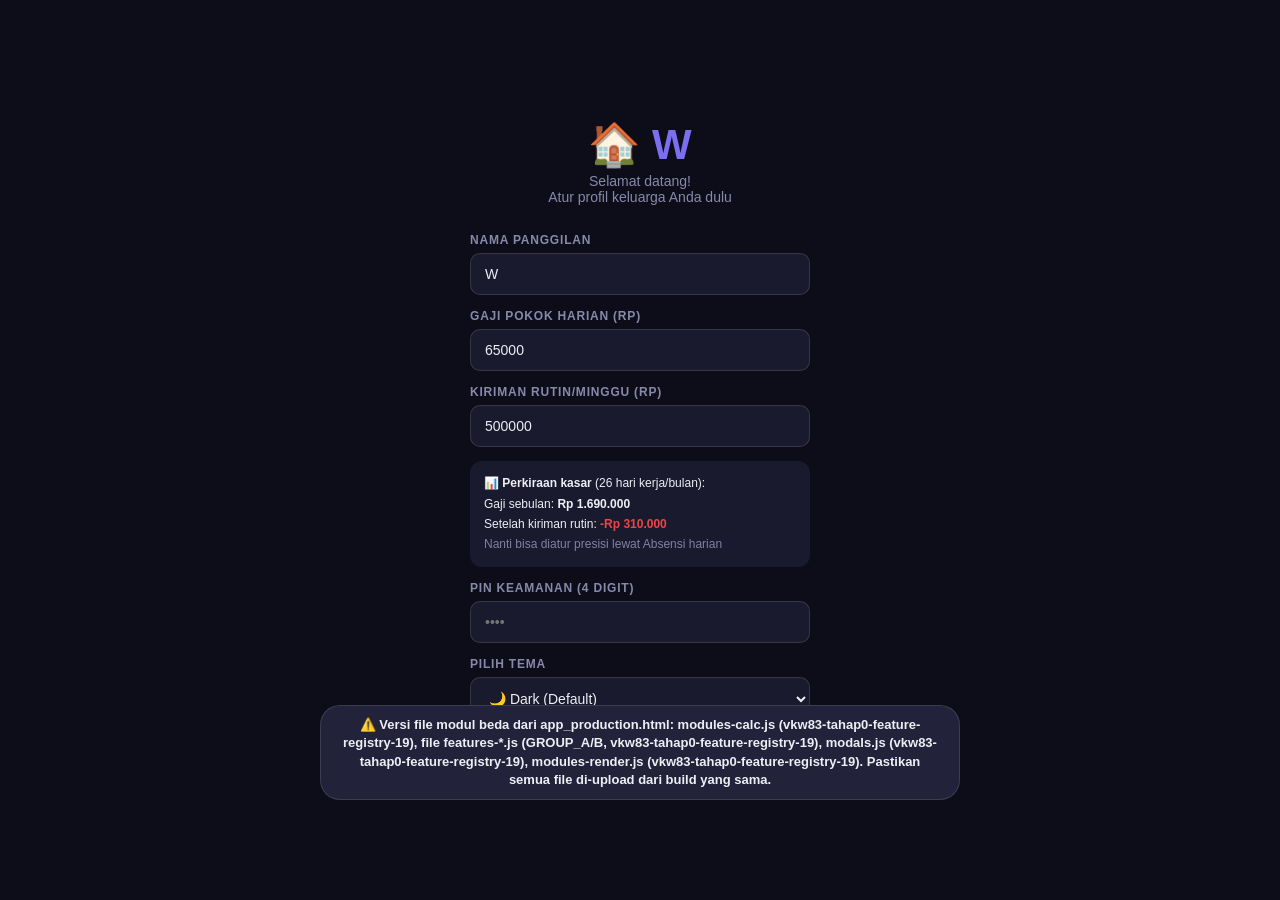
==== commit ffb0c4f1: "Add files via upload" ====
--- a/index.html
+++ b/index.html
@@ -53,7 +53,7 @@
 <meta name="viewport" content="width=device-width, initial-scale=1.0, maximum-scale=1.0, user-scalable=no, viewport-fit=cover">
 <meta name="apple-mobile-web-app-capable" content="yes">
 <title>Keluarga W</title>
-<link rel="stylesheet" href="styles.css?v=242">
+<link rel="stylesheet" href="styles.css?v=257">
 <script>
 /* Debug console (Eruda) — aktifkan sekali lewat ?debug=1 di URL, nempel via localStorage.
    Matikan lagi lewat ?debug=0. Tidak aktif buat user biasa. */
@@ -106,8 +106,8 @@
 }catch(_e){ console.error('Gagal tampilkan banner error modul:',_e); }
 };
 </script>
-<script src="app-bundle-a.min.js?v=242" onerror="window.__moduleLoadFail('app-bundle-a.min.js')"></script>
-<script src="smoke-test.js?v=242" defer></script>
+<script src="app-bundle-a.min.js?v=257" onerror="window.__moduleLoadFail('app-bundle-a.min.js')"></script>
+<script src="smoke-test.js?v=257" defer></script>
 <link rel="manifest" id="pwaManifestLink" href="manifest.json">
 </head>
 <body data-theme="dark">
@@ -287,6 +287,20 @@
     <button class="cn-tab" data-action="setKeuanganTab" data-args='["laporan", "$el"]'>📊 Laporan</button>
   </div>
 
+  <!-- Finance 2.0 Sprint 2 Tahap 1: FAB tambah transaksi cepat.
+       Aditif murni — reuse openTxModal() yang sudah ada (business logic
+       tidak disentuh), toggle buka/tutup lewat data-onclick generik yang
+       sudah dipakai di seluruh app (features-helpers-global-security.js).
+       Ditaruh di luar #keuanganTab-kelola/#keuanganTab-laporan supaya FAB
+       tetap tampil di kedua tab Keuangan (Kelola & Laporan). -->
+  <div class="keu-fab" id="keuFab">
+    <div class="keu-fab-actions">
+      <button type="button" class="keu-fab-action" data-onclick="document.getElementById('keuFab').classList.remove('open');document.getElementById('keuFabMain').setAttribute('aria-expanded','false');openTxModal('income')" aria-label="Tambah Pemasukan"><span class="keu-fab-action-icon">💚</span><span class="keu-fab-action-label">Pemasukan</span></button>
+      <button type="button" class="keu-fab-action" data-onclick="document.getElementById('keuFab').classList.remove('open');document.getElementById('keuFabMain').setAttribute('aria-expanded','false');openTxModal('expense')" aria-label="Tambah Pengeluaran"><span class="keu-fab-action-icon">🔴</span><span class="keu-fab-action-label">Pengeluaran</span></button>
+    </div>
+    <button type="button" class="keu-fab-main" id="keuFabMain" data-onclick="const _o=document.getElementById('keuFab').classList.toggle('open');this.setAttribute('aria-expanded', _o?'true':'false')" aria-label="Tambah transaksi cepat" aria-expanded="false"><span class="keu-fab-main-icon">＋</span></button>
+  </div>
+
   <!-- KELOLA -->
   <div id="keuanganTab-kelola">
   <div class="page-settings-btn">
@@ -533,6 +547,26 @@
 
   <!-- LAPORAN -->
   <div id="keuanganTab-laporan" class="u-dnone">
+  <!-- Sprint 2 Tahap 4: FAB Laporan, menyamakan standar UI dgn Finance 2.0
+       (Tahap 1), Shop FAB (Tahap 2) & Car Notes FAB (Tahap 3). Reuse PENUH
+       komponen CSS `.keu-fab*` yang sudah ada di styles.css (tidak ada
+       class CSS baru). Aksi FAB reuse exportLaporanPDF()/exportCSV() yang
+       sudah ada (features-aiwidget-reminder-gdrive-search.js/
+       backup-restore.js, tidak disentuh). Ditaruh DI DALAM
+       #keuanganTab-laporan (bukan di luar seperti #keuFab) supaya
+       kontekstual: hanya tampil saat tab Laporan aktif, otomatis ikut
+       ter-toggle 'u-dnone' oleh setKeuanganTab() yang sudah ada (tidak ada
+       JS baru sama sekali). #keuFab (Tahap 1) tetap tampil di kedua tab
+       seperti sebelumnya — 1 override posisi vertikal aditif ditambahkan
+       di styles.css supaya kedua FAB tidak tumpang tindih saat tab Laporan
+       aktif. -->
+  <div class="keu-fab" id="laporanFab">
+    <div class="keu-fab-actions">
+      <button type="button" class="keu-fab-action" data-onclick="document.getElementById('laporanFab').classList.remove('open');document.getElementById('laporanFabMain').setAttribute('aria-expanded','false');exportLaporanPDF()" aria-label="Export Laporan PDF"><span class="keu-fab-action-icon">🧾</span><span class="keu-fab-action-label">Export PDF</span></button>
+      <button type="button" class="keu-fab-action" data-onclick="document.getElementById('laporanFab').classList.remove('open');document.getElementById('laporanFabMain').setAttribute('aria-expanded','false');exportCSV()" aria-label="Export Laporan CSV"><span class="keu-fab-action-icon">📄</span><span class="keu-fab-action-label">Export CSV</span></button>
+    </div>
+    <button type="button" class="keu-fab-main" id="laporanFabMain" data-onclick="const _o=document.getElementById('laporanFab').classList.toggle('open');this.setAttribute('aria-expanded', _o?'true':'false')" aria-label="Aksi cepat Laporan" aria-expanded="false"><span class="keu-fab-main-icon">＋</span></button>
+  </div>
   <div class="page-settings-btn">
     <div class="page-title">📊 Laporan</div>
     <button class="qs-btn" data-action="openQS" data-args='["qsLaporan"]' aria-label="Buka menu cepat"><svg fill="none" stroke="currentColor" stroke-width="2" viewBox="0 0 24 24"><circle cx="12" cy="12" r="3"/><path d="M19.4 15a1.65 1.65 0 0 0 .33 1.82l.06.06a2 2 0 0 1-2.83 2.83l-.06-.06a1.65 1.65 0 0 0-1.82-.33 1.65 1.65 0 0 0-1 1.51V21a2 2 0 0 1-4 0v-.09A1.65 1.65 0 0 0 9 19.4a1.65 1.65 0 0 0-1.82.33l-.06.06a2 2 0 0 1-2.83-2.83l.06-.06A1.65 1.65 0 0 0 4.68 15a1.65 1.65 0 0 0-1.51-1H3a2 2 0 0 1 0-4h.09A1.65 1.65 0 0 0 4.6 9a1.65 1.65 0 0 0-.33-1.82l-.06-.06a2 2 0 0 1 2.83-2.83l.06.06A1.65 1.65 0 0 0 9 4.68a1.65 1.65 0 0 0 1-1.51V3a2 2 0 0 1 4 0v.09a1.65 1.65 0 0 0 1 1.51 1.65 1.65 0 0 0 1.82-.33l.06-.06a2 2 0 0 1 2.83 2.83l-.06.06A1.65 1.65 0 0 0 19.4 9a1.65 1.65 0 0 0 1.51 1H21a2 2 0 0 1 0 4h-.09a1.65 1.65 0 0 0-1.51 1z"/></svg></button>
@@ -662,6 +696,23 @@
     <button class="cn-tab tab-fixed-pad" data-action="setShopTab" data-args='["pelanggan", "$el"]'>👤 Pelanggan</button>
   </div>
 
+  <!-- Sprint 2 Tahap 2: FAB Shop, menyamakan standar UI dgn Finance 2.0
+       (Sprint 2 Tahap 1). Reuse PENUH komponen CSS `.keu-fab*` yang sudah
+       ada di styles.css (tidak ada class CSS baru dibuat — cukup 1 baris
+       override posisi `bottom` supaya tidak tumpang tindih dgn
+       `.kasir-floatbar` saat tab Kasir AI aktif & keranjang terisi).
+       Aksi FAB reuse openOrderModal()/openProductModal() yang sudah ada
+       (cobek-io.js/cobek-tx-cart.js, tidak disentuh). Ditaruh di luar
+       semua #shopTab-* supaya tetap tampil di seluruh tab Shop (pola
+       sama dgn #keuFab di #page-keuangan, tidak menyentuh setShopTab()). -->
+  <div class="keu-fab" id="shopFab">
+    <div class="keu-fab-actions">
+      <button type="button" class="keu-fab-action" data-onclick="document.getElementById('shopFab').classList.remove('open');document.getElementById('shopFabMain').setAttribute('aria-expanded','false');openOrderModal()" aria-label="Transaksi Baru"><span class="keu-fab-action-icon">🛒</span><span class="keu-fab-action-label">Transaksi Baru</span></button>
+      <button type="button" class="keu-fab-action" data-onclick="document.getElementById('shopFab').classList.remove('open');document.getElementById('shopFabMain').setAttribute('aria-expanded','false');openProductModal()" aria-label="Tambah Produk"><span class="keu-fab-action-icon">📦</span><span class="keu-fab-action-label">Tambah Produk</span></button>
+    </div>
+    <button type="button" class="keu-fab-main" id="shopFabMain" data-onclick="const _o=document.getElementById('shopFab').classList.toggle('open');this.setAttribute('aria-expanded', _o?'true':'false')" aria-label="Aksi cepat Shop" aria-expanded="false"><span class="keu-fab-main-icon">＋</span></button>
+  </div>
+
   <!-- KASIR AI (baru, v127; redesign tampilan profesional di v196, kw196-kasir-pro-redesign) -->
   <div id="shopTab-kasir" class="kasir-wrap">
     <div class="kasir-toolbar">
@@ -847,6 +898,25 @@
   <div class="cn-tabs">
     <button class="cn-tab active" data-action="setCnTab" data-args='["bbm", "$el"]'>⛽ BBM</button>
     <button class="cn-tab" data-action="setCnTab" data-args='["servis", "$el"]'>🔧 Servis</button>
+  </div>
+
+  <!-- Sprint 2 Tahap 3: FAB Car Notes, menyamakan standar UI dgn Finance 2.0
+       (Sprint 2 Tahap 1) & Shop FAB (Sprint 2 Tahap 2). Reuse PENUH komponen
+       CSS `.keu-fab*` yang sudah ada di styles.css (tidak ada class CSS baru
+       & tidak ada override posisi — halaman Car Notes tidak punya elemen
+       fixed lain seperti `.kasir-floatbar` di Shop, jadi posisi default
+       `.keu-fab` sudah aman dipakai apa adanya). Aksi FAB reuse
+       openBbmModal()/openServisModal() yang sudah ada (vehicle-core.js/
+       sparepart-servis.js, tidak disentuh). Ditaruh di luar #cnTab-bbm dan
+       #cnTab-servis supaya tetap tampil di kedua tab Car Notes (pola sama
+       dgn #keuFab di #page-keuangan & #shopFab di #page-shop, tidak
+       menyentuh setCnTab()). -->
+  <div class="keu-fab" id="carNotesFab">
+    <div class="keu-fab-actions">
+      <button type="button" class="keu-fab-action" data-onclick="document.getElementById('carNotesFab').classList.remove('open');document.getElementById('carNotesFabMain').setAttribute('aria-expanded','false');openBbmModal()" aria-label="Catat Isi BBM"><span class="keu-fab-action-icon">⛽</span><span class="keu-fab-action-label">Isi BBM</span></button>
+      <button type="button" class="keu-fab-action" data-onclick="document.getElementById('carNotesFab').classList.remove('open');document.getElementById('carNotesFabMain').setAttribute('aria-expanded','false');openServisModal()" aria-label="Catat Servis/Sparepart"><span class="keu-fab-action-icon">🔧</span><span class="keu-fab-action-label">Servis</span></button>
+    </div>
+    <button type="button" class="keu-fab-main" id="carNotesFabMain" data-onclick="const _o=document.getElementById('carNotesFab').classList.toggle('open');this.setAttribute('aria-expanded', _o?'true':'false')" aria-label="Aksi cepat Car Notes" aria-expanded="false"><span class="keu-fab-main-icon">＋</span></button>
   </div>
 
   <!-- BBM TAB -->
@@ -1811,6 +1881,77 @@
     <div class="page-title">🧭 Dashboard Hub</div>
     <button class="qs-btn" data-onclick="showPage('settings',document.querySelectorAll('.nav-item')[6])" aria-label="Kembali ke Pengaturan">←</button>
   </div>
+  <!-- HERO CARD (Sprint 1 Tahap 2 — Dashboard 2.0, lihat HERO-CARD.md &
+       DASHBOARD-2.0-PLAN.md §11 "Mockup ASCII"). Murni tampilan ringkasan
+       dari data yang SUDAH ADA (D.profile.nama, totalSaldoAkun(), transaksi
+       bulan berjalan) — TIDAK ada business logic baru, tidak menyentuh
+       FEATURE_REGISTRY/ADR-001. Diisi oleh DashboardHubHero.render()
+       (dipanggil dari DashboardHub.render() di dashboard-hub.js), pola sama
+       dgn LifeOSHome.render()/DashboardHubFavoritView.render() di bawah:
+       tambahan murni, tidak mengubah baris lain yang sudah ada. -->
+  <div class="dashhub-hero" id="dashHubHeroCard">
+    <div class="dashhub-hero-greet" id="dashHubHeroGreet">Halo 👋</div>
+    <div class="dashhub-hero-date" id="dashHubHeroDate">-</div>
+    <div class="dashhub-hero-balance">
+      <div class="dashhub-hero-balance-label">Saldo Semua Akun</div>
+      <div class="dashhub-hero-balance-val" id="dashHubHeroSaldo">Rp 0</div>
+    </div>
+    <div class="dashhub-hero-stats">
+      <div>
+        <div class="dashhub-hero-stat-label">Pemasukan Bulan Ini</div>
+        <div class="dashhub-hero-stat-val green" id="dashHubHeroInc">Rp 0</div>
+      </div>
+      <div>
+        <div class="dashhub-hero-stat-label">Pengeluaran Bulan Ini</div>
+        <div class="dashhub-hero-stat-val red" id="dashHubHeroExp">Rp 0</div>
+      </div>
+    </div>
+  </div>
+  <!-- QUICK ACTIONS (Sprint 1 Tahap 3 — Dashboard 2.0, lihat QUICK-ACTIONS.md).
+       Baris tombol kartu kecil ala Material 3, tepat di bawah Hero Card. Setiap
+       tombol HANYA memanggil fungsi yang SUDAH ADA (openTxModal/openCatatan/
+       openBackupModal/showPage, dan focus native ke #dashHubSearchInput yang
+       sudah ada tepat di bawahnya) — tidak ada business logic baru, tidak
+       menyentuh FEATURE_REGISTRY/ADR-001. Tambahan murni, tidak mengubah baris
+       lain di atas/bawahnya. -->
+  <div class="dashhub-qa-row" id="dashHubQuickActions">
+    <button type="button" class="dashhub-qa-btn" data-onclick="openTxModal('expense')" aria-label="Tambah Transaksi">
+      <span class="dashhub-qa-icon">💰</span><span class="dashhub-qa-label">Transaksi</span>
+    </button>
+    <button type="button" class="dashhub-qa-btn" data-onclick="openCatatan('anak')" aria-label="Tambah Catatan">
+      <span class="dashhub-qa-icon">📝</span><span class="dashhub-qa-label">Catatan</span>
+    </button>
+    <button type="button" class="dashhub-qa-btn" data-onclick="openBackupModal()" aria-label="Backup">
+      <span class="dashhub-qa-icon">💾</span><span class="dashhub-qa-label">Backup</span>
+    </button>
+    <button type="button" class="dashhub-qa-btn" data-onclick="document.getElementById('dashHubSearchInput').focus()" aria-label="Cari">
+      <span class="dashhub-qa-icon">🔍</span><span class="dashhub-qa-label">Cari</span>
+    </button>
+    <button type="button" class="dashhub-qa-btn" data-onclick="showPage('ai',document.querySelectorAll('.nav-item')[3])" aria-label="Buka AI">
+      <span class="dashhub-qa-icon">🤖</span><span class="dashhub-qa-label">AI</span>
+    </button>
+  </div>
+  <!-- SUMMARY CARDS (Sprint 1 Tahap 5 — Dashboard 2.0, lihat DASHBOARD-SUMMARY.md).
+       Baris kartu ringkas kecil, tepat di bawah Quick Actions. Menampilkan angka
+       yang SUDAH ADA (pemasukan/pengeluaran/bersih/jumlah transaksi bulan
+       berjalan dari D.transactions, pola yang sama dipakai di banyak tempat
+       lain mis. FinCoach.renderDash()) — tidak ada business logic baru, tidak
+       menyentuh FEATURE_REGISTRY/ADR-001. Diisi oleh DashboardHubSummary.render()
+       (dipanggil dari DashboardHub.render() di dashboard-hub.js). Tambahan
+       murni, tidak mengubah baris lain di atas/bawahnya (Hero Card & Quick
+       Actions tidak tersentuh). -->
+  <div class="dashhub-summary-grid" id="dashHubSummaryGrid"></div>
+  <!-- DASHBOARD ANALYTICS (Sprint 1 Tahap 7 — Dashboard 2.0, lihat
+       DASHBOARD-ANALYTICS.md). Baris kartu horizontal kecil, tepat di bawah
+       Summary Cards & sebelum search bar. Menampilkan angka yang SUDAH bisa
+       dihitung dari D.transactions bulan berjalan (transaksi/pemasukan/
+       pengeluaran/saldo bersih/persentase pemasukan vs pengeluaran) — tidak
+       ada business logic baru, tidak menyentuh FEATURE_REGISTRY/ADR-001.
+       Diisi oleh DashboardHubAnalytics.render() (dipanggil dari
+       DashboardHub.render() di dashboard-hub.js). Tambahan murni, tidak
+       mengubah baris lain di atas/bawahnya (Hero Card, Quick Actions &
+       Summary Cards tidak tersentuh). -->
+  <div class="dashhub-analytics-row" id="dashHubAnalyticsRow"></div>
   <div class="dashhub-search-wrap">
     <input type="text" class="fi" id="dashHubSearchInput" placeholder="🔍 Cari fitur/menu... (mis. sewa kios, kasir, backup)" oninput="DashboardHubSearch.render(this.value)" aria-label="Cari fitur">
     <div class="dashhub-search-results u-dnone" id="dashHubSearchResults"></div>
@@ -2248,6 +2389,6 @@
 <script>document.write(MODAL_HTML[68]);</script><!-- modal:goldZakatModal (Analisa Emas & Zakat) -->
 <script>document.write(MODAL_HTML[69]);</script><!-- modal:importShopExcelModal (Import dari Excel Shop) -->
 
-<script src="app-bundle-b.min.js?v=242" onerror="window.__moduleLoadFail('app-bundle-b.min.js')"></script>
+<script src="app-bundle-b.min.js?v=257" onerror="window.__moduleLoadFail('app-bundle-b.min.js')"></script>
 </body>
 </html>
--- a/styles.css
+++ b/styles.css
@@ -1,21 +1,21 @@
 
-[data-theme="dark"] {  --bg:#0d0d1a;--surface:#13131f;--surface2:#1a1a2e;--surface3:#22223a;--surface4:#2a2a44;  --accent:#7c6fef;--accent-soft:rgba(124,111,239,0.15);  --accent2:#f06292;--accent2-soft:rgba(240,98,146,0.15);  --accent3:#4dd9ac;--accent3-soft:rgba(77,217,172,0.12);  --accent4:#ffa94d;--accent4-soft:rgba(255,169,77,0.12);  --text:#eeeef5;--text2:#8888aa;--text3:#69698b;  --border:rgba(255,255,255,0.07);--border2:rgba(255,255,255,0.12);  --header-bg:rgba(13,13,26,0.92);
-}
-[data-theme="ocean"] {  --bg:#050f1a;--surface:#0a1828;--surface2:#0f2035;--surface3:#152840;--surface4:#1a3050;  --accent:#38bdf8;--accent-soft:rgba(56,189,248,0.15);  --accent2:#f472b6;--accent2-soft:rgba(244,114,182,0.15);  --accent3:#4ade80;--accent3-soft:rgba(74,222,128,0.12);  --accent4:#fb923c;--accent4-soft:rgba(251,146,60,0.12);  --text:#e0f0ff;--text2:#5c8dae;--text3:#496db6;  --border:rgba(56,189,248,0.08);--border2:rgba(56,189,248,0.15);  --header-bg:rgba(5,15,26,0.92);
-}
-[data-theme="light"] {  --bg:#f5f5fa;--surface:#ffffff;--surface2:#f0f0f8;--surface3:#e8e8f4;--surface4:#dcdcf0;  --accent:#6366f1;--accent-soft:rgba(99,102,241,0.1);  --accent2:#ec4899;--accent2-soft:rgba(236,72,153,0.1);  --accent3:#10b981;--accent3-soft:rgba(16,185,129,0.1);  --accent4:#f59e0b;--accent4-soft:rgba(245,158,11,0.1);  --text:#1a1a2e;--text2:#6060a0;--text3:#8282c2;  --border:rgba(0,0,0,0.06);--border2:rgba(0,0,0,0.12);  --header-bg:rgba(245,245,250,0.92);
-}
-[data-theme="stone"] {  --bg:#f7f5f1;--surface:#ffffff;--surface2:#f1efe8;--surface3:#e8e4da;--surface4:#ddd7ca;  --accent:#8a7f6b;--accent-soft:rgba(138,127,107,0.12);  --accent2:#c9695f;--accent2-soft:rgba(201,105,95,0.12);  --accent3:#6f9c7d;--accent3-soft:rgba(111,156,125,0.12);  --accent4:#c99a4a;--accent4-soft:rgba(201,154,74,0.12);  --text:#33302a;--text2:#8a8375;--text3:#a39c8c;  --border:rgba(0,0,0,0.06);--border2:rgba(0,0,0,0.1);  --header-bg:rgba(247,245,241,0.92);
-}
-[data-theme="slate"] {  --bg:#1c1c1e;--surface:#232325;--surface2:#2a2a2d;--surface3:#323235;--surface4:#3a3a3e;  --accent:#8a94a6;--accent-soft:rgba(138,148,166,0.14);  --accent2:#c17971;--accent2-soft:rgba(193,121,113,0.14);  --accent3:#7fae8e;--accent3-soft:rgba(127,174,142,0.13);  --accent4:#c9a05f;--accent4-soft:rgba(201,160,95,0.13);  --text:#e8e8ea;--text2:#8f8f96;--text3:#6f6f76;  --border:rgba(255,255,255,0.06);--border2:rgba(255,255,255,0.1);  --header-bg:rgba(28,28,30,0.92);
-}
-[data-theme="mono"] {  --bg:#fafafa;--surface:#ffffff;--surface2:#f2f2f2;--surface3:#e8e8e8;--surface4:#dcdcdc;  --accent:#171717;--accent-soft:rgba(23,23,23,0.08);  --accent2:#b3554a;--accent2-soft:rgba(179,85,74,0.1);  --accent3:#5c8a6b;--accent3-soft:rgba(92,138,107,0.1);  --accent4:#a8874a;--accent4-soft:rgba(168,135,74,0.1);  --text:#171717;--text2:#767676;--text3:#9c9c9c;  --border:rgba(0,0,0,0.08);--border2:rgba(0,0,0,0.14);  --header-bg:rgba(250,250,250,0.92);
-}
-[data-theme="sand"] {  --bg:#f8f6f2;--surface:#ffffff;--surface2:#f1ede4;--surface3:#e8e1d3;--surface4:#ddd3bf;  --accent:#a8927a;--accent-soft:rgba(168,146,122,0.12);  --accent2:#c1685a;--accent2-soft:rgba(193,104,90,0.12);  --accent3:#7a9b6e;--accent3-soft:rgba(122,155,110,0.12);  --accent4:#c4954a;--accent4-soft:rgba(196,149,74,0.12);  --text:#2b2620;--text2:#8f8474;--text3:#b0a693;  --border:rgba(0,0,0,0.06);--border2:rgba(0,0,0,0.1);  --header-bg:rgba(248,246,242,0.92);
-}
-[data-theme="ink"] {  --bg:#0a0a0a;--surface:#141414;--surface2:#1c1c1c;--surface3:#242424;--surface4:#2e2e2e;  --accent:#e5e5e5;--accent-soft:rgba(229,229,229,0.1);  --accent2:#d4726a;--accent2-soft:rgba(212,114,106,0.15);  --accent3:#6fbf8a;--accent3-soft:rgba(111,191,138,0.13);  --accent4:#d9a75c;--accent4-soft:rgba(217,167,92,0.13);  --text:#f0f0f0;--text2:#8a8a8a;--text3:#5c5c5c;  --border:rgba(255,255,255,0.06);--border2:rgba(255,255,255,0.1);  --header-bg:rgba(10,10,10,0.92);
-}
-[data-theme="sage"] {  --bg:#f6f7f4;--surface:#ffffff;--surface2:#eef0ea;--surface3:#e3e6dc;--surface4:#d5d9cb;  --accent:#7a8b6f;--accent-soft:rgba(122,139,111,0.12);  --accent2:#bc6a5e;--accent2-soft:rgba(188,106,94,0.12);  --accent3:#5f9670;--accent3-soft:rgba(95,150,112,0.12);  --accent4:#bf9552;--accent4-soft:rgba(191,149,82,0.12);  --text:#2a2e26;--text2:#818d78;--text3:#a3ab99;  --border:rgba(0,0,0,0.06);--border2:rgba(0,0,0,0.1);  --header-bg:rgba(246,247,244,0.92);
+[data-theme="dark"] {  --bg:#0d0d1a;--surface:#13131f;--surface2:#1a1a2e;--surface3:#22223a;--surface4:#2a2a44;  --accent:#7c6fef;--accent-soft:rgba(124,111,239,0.15);  --accent2:#f06292;--accent2-soft:rgba(240,98,146,0.15);  --accent3:#4dd9ac;--accent3-soft:rgba(77,217,172,0.12);  --accent4:#ffa94d;--accent4-soft:rgba(255,169,77,0.12);  --text:#eeeef5;--text2:#8888aa;--text3:#81819f;  --border:rgba(255,255,255,0.07);--border2:rgba(255,255,255,0.12);  --header-bg:rgba(13,13,26,0.92);
+}
+[data-theme="ocean"] {  --bg:#050f1a;--surface:#0a1828;--surface2:#0f2035;--surface3:#152840;--surface4:#1a3050;  --accent:#38bdf8;--accent-soft:rgba(56,189,248,0.15);  --accent2:#f472b6;--accent2-soft:rgba(244,114,182,0.15);  --accent3:#4ade80;--accent3-soft:rgba(74,222,128,0.12);  --accent4:#fb923c;--accent4-soft:rgba(251,146,60,0.12);  --text:#e0f0ff;--text2:#5c8dae;--text3:#6886c2;  --border:rgba(56,189,248,0.08);--border2:rgba(56,189,248,0.15);  --header-bg:rgba(5,15,26,0.92);
+}
+[data-theme="light"] {  --bg:#f5f5fa;--surface:#ffffff;--surface2:#f0f0f8;--surface3:#e8e8f4;--surface4:#dcdcf0;  --accent:#6366f1;--accent-soft:rgba(99,102,241,0.1);  --accent2:#ec4899;--accent2-soft:rgba(236,72,153,0.1);  --accent3:#10b981;--accent3-soft:rgba(16,185,129,0.1);  --accent4:#f59e0b;--accent4-soft:rgba(245,158,11,0.1);  --text:#1a1a2e;--text2:#6060a0;--text3:#6565b4;  --border:rgba(0,0,0,0.06);--border2:rgba(0,0,0,0.12);  --header-bg:rgba(245,245,250,0.92);
+}
+[data-theme="stone"] {  --bg:#f7f5f1;--surface:#ffffff;--surface2:#f1efe8;--surface3:#e8e4da;--surface4:#ddd7ca;  --accent:#8a7f6b;--accent-soft:rgba(138,127,107,0.12);  --accent2:#c9695f;--accent2-soft:rgba(201,105,95,0.12);  --accent3:#6f9c7d;--accent3-soft:rgba(111,156,125,0.12);  --accent4:#c99a4a;--accent4-soft:rgba(201,154,74,0.12);  --text:#33302a;--text2:#8a8375;--text3:#746c5c;  --border:rgba(0,0,0,0.06);--border2:rgba(0,0,0,0.1);  --header-bg:rgba(247,245,241,0.92);
+}
+[data-theme="slate"] {  --bg:#1c1c1e;--surface:#232325;--surface2:#2a2a2d;--surface3:#323235;--surface4:#3a3a3e;  --accent:#8a94a6;--accent-soft:rgba(138,148,166,0.14);  --accent2:#c17971;--accent2-soft:rgba(193,121,113,0.14);  --accent3:#7fae8e;--accent3-soft:rgba(127,174,142,0.13);  --accent4:#c9a05f;--accent4-soft:rgba(201,160,95,0.13);  --text:#e8e8ea;--text2:#8f8f96;--text3:#909096;  --border:rgba(255,255,255,0.06);--border2:rgba(255,255,255,0.1);  --header-bg:rgba(28,28,30,0.92);
+}
+[data-theme="mono"] {  --bg:#fafafa;--surface:#ffffff;--surface2:#f2f2f2;--surface3:#e8e8e8;--surface4:#dcdcdc;  --accent:#171717;--accent-soft:rgba(23,23,23,0.08);  --accent2:#b3554a;--accent2-soft:rgba(179,85,74,0.1);  --accent3:#5c8a6b;--accent3-soft:rgba(92,138,107,0.1);  --accent4:#a8874a;--accent4-soft:rgba(168,135,74,0.1);  --text:#171717;--text2:#767676;--text3:#6e6e6e;  --border:rgba(0,0,0,0.08);--border2:rgba(0,0,0,0.14);  --header-bg:rgba(250,250,250,0.92);
+}
+[data-theme="sand"] {  --bg:#f8f6f2;--surface:#ffffff;--surface2:#f1ede4;--surface3:#e8e1d3;--surface4:#ddd3bf;  --accent:#a8927a;--accent-soft:rgba(168,146,122,0.12);  --accent2:#c1685a;--accent2-soft:rgba(193,104,90,0.12);  --accent3:#7a9b6e;--accent3-soft:rgba(122,155,110,0.12);  --accent4:#c4954a;--accent4-soft:rgba(196,149,74,0.12);  --text:#2b2620;--text2:#8f8474;--text3:#756b56;  --border:rgba(0,0,0,0.06);--border2:rgba(0,0,0,0.1);  --header-bg:rgba(248,246,242,0.92);
+}
+[data-theme="ink"] {  --bg:#0a0a0a;--surface:#141414;--surface2:#1c1c1c;--surface3:#242424;--surface4:#2e2e2e;  --accent:#e5e5e5;--accent-soft:rgba(229,229,229,0.1);  --accent2:#d4726a;--accent2-soft:rgba(212,114,106,0.15);  --accent3:#6fbf8a;--accent3-soft:rgba(111,191,138,0.13);  --accent4:#d9a75c;--accent4-soft:rgba(217,167,92,0.13);  --text:#f0f0f0;--text2:#8a8a8a;--text3:#848484;  --border:rgba(255,255,255,0.06);--border2:rgba(255,255,255,0.1);  --header-bg:rgba(10,10,10,0.92);
+}
+[data-theme="sage"] {  --bg:#f6f7f4;--surface:#ffffff;--surface2:#eef0ea;--surface3:#e3e6dc;--surface4:#d5d9cb;  --accent:#7a8b6f;--accent-soft:rgba(122,139,111,0.12);  --accent2:#bc6a5e;--accent2-soft:rgba(188,106,94,0.12);  --accent3:#5f9670;--accent3-soft:rgba(95,150,112,0.12);  --accent4:#bf9552;--accent4-soft:rgba(191,149,82,0.12);  --text:#2a2e26;--text2:#818d78;--text3:#68705c;  --border:rgba(0,0,0,0.06);--border2:rgba(0,0,0,0.1);  --header-bg:rgba(246,247,244,0.92);
 }
 :root {  --z-chrome:100; --z-dropdown:150; --z-overlay:200; --z-overlay-qs:300; --z-overlay-calc:400; --z-security:900; --z-onboard:950; --z-toast:999;  --money-pos:#16a34a;--money-neg:#dc2626;--alert:#ff5050;--alert-soft:rgba(255,80,80,.15);  --sp-1: 4px; --sp-2: 6px; --sp-3: 8px; --sp-4: 10px; --sp-5: 12px;  --sp-6: 14px; --sp-7: 16px; --sp-8: 18px; --sp-9: 20px; --sp-10: 24px; --sp-11: 32px;  --r-xs: 6px; --r-sm: 8px; --r-md: 10px; --r-lg: 12px; --r-xl: 14px;  --r-2xl: 16px; --r-pill: 20px; --r-full: 999px;  --fs-caption: 11px; --fs-label: 12px; --fs-body: 13px; --fs-body-lg: 14px;  --fs-title-sm: 15px; --fs-icon: 16px; --fs-title: 17px; --fs-icon-lg: 18px; --fs-stat: 20px;
   --dur-fast: 100ms; --dur-base: 150ms; --dur-moderate: 200ms; --dur-slow: 250ms;
@@ -33,7 +33,7 @@
 .header-brand { font-family: 'Space Grotesk', sans-serif; font-size: 19px; font-weight: 700; letter-spacing: -0.5px; }
 .header-brand span { color: var(--accent); }
 .header-sub { font-size:var(--fs-label); color: var(--text2); margin-top: 1px; }
-.header-badge { background: var(--accent-soft); border: 1px solid var(--accent); border-radius: 20px; padding: 4px 10px; font-size:var(--fs-label); color: var(--accent); font-weight: 600; cursor: pointer; }
+.header-badge { background: var(--accent-soft); border: 1px solid var(--accent); border-radius: var(--r-pill); padding: 4px 10px; font-size:var(--fs-label); color: var(--accent); font-weight: 600; cursor: pointer; }
 .nav { position: fixed; bottom: 0; left: 0; right: 0; background: var(--header-bg); backdrop-filter: blur(20px); border-top: 1px solid var(--border); display: flex; z-index: var(--z-chrome); padding: 8px 2px 16px; overflow-x:auto; }
 /* BUGFIX: #scrollRoot pakai position:fixed tanpa z-index sendiri, jadi ikut membentuk
    stacking context "level 0" di root -- akibatnya SEMUA modal/bottom-sheet di dalamnya
@@ -42,26 +42,35 @@
    Solusi paling aman tanpa mengubah struktur DOM: sembunyikan nav selama ada modal/sheet
    yang terbuka (ditandai body.has-open-modal, di-toggle dari openModal/closeModal/openQS/closeQS). */
 body.has-open-modal .nav { display: none; }
-.nav-item { flex: 1; min-width: 56px; display: flex; flex-direction: column; align-items: center; gap: 3px; cursor: pointer; padding: 5px 1px; border: none; background: none; color: var(--text3); font-size: 8.5px; font-weight: 600; font-family: 'Plus Jakarta Sans', sans-serif; transition: all 0.2s; letter-spacing: 0.2px; }
+.nav-item { flex: 1; min-width: 56px; display: flex; flex-direction: column; align-items: center; gap: 3px; cursor: pointer; padding: 5px 1px; border: none; background: none; color: var(--text3); font-size: 8.5px; font-weight: 600; font-family: 'Plus Jakarta Sans', sans-serif; transition: all var(--dur-moderate); letter-spacing: 0.2px; }
 .nav-item.active { color: var(--accent); }
-.nav-item svg { width: 20px; height: 20px; transition: transform 0.2s; }
+.nav-item svg { width: 20px; height: 20px; transition: transform var(--dur-moderate); }
 .nav-item.active svg { transform: scale(1.1); }
 .nav-item:active svg { transform: scale(0.85); transition: transform var(--dur-fast) var(--ease-standard); }
 .nav-dot { width: 4px; height: 4px; border-radius: 50%; background: var(--accent); display: none; }
 .nav-item.active .nav-dot { display: block; }
 .page { display: none; padding: 14px 16px; animation: fadeIn var(--dur-moderate) var(--ease-standard); }
+/* Sprint 2 Tahap 15 (ROADMAP-v1.1.md item #10) — container max-width
+   konsisten utk SEMUA .page di layar >=1024px, bukan hanya
+   #page-dashboard-hub. Reuse nilai 1080px yang sudah ada (Tahap 5) agar
+   harmonis. Murni aditif: #page-dashboard-hub tetap dikendalikan rule
+   ID-nya sendiri (specificity ID > class, nilai sama 1080px jadi tidak
+   ada perbedaan visual di halaman itu). */
+@media (min-width:1024px){
+  .page{max-width:1080px;margin-left:auto;margin-right:auto;}
+}
 .page.active { display: block; }
 @keyframes fadeIn { from { opacity: 0; transform: translateY(6px); } to { opacity: 1; transform: translateY(0); } }
-.card { background: var(--surface2); border-radius: 16px; padding: 16px; margin-bottom: 12px; border: 1px solid var(--border); position: relative; transition: box-shadow var(--dur-moderate) var(--ease-standard), border-color var(--dur-moderate) var(--ease-standard); }
-.stg-group { background: var(--surface2); border-radius: 16px; margin-bottom: 12px; border: 1px solid var(--border); overflow: hidden; }
+.card { background: var(--surface2); border-radius: var(--r-2xl); padding: 16px; margin-bottom: 12px; border: 1px solid var(--border); position: relative; transition: box-shadow var(--dur-moderate) var(--ease-standard), border-color var(--dur-moderate) var(--ease-standard); }
+.stg-group { background: var(--surface2); border-radius: var(--r-2xl); margin-bottom: 12px; border: 1px solid var(--border); overflow: hidden; }
 .stg-group-head { display: flex; align-items: center; justify-content: space-between; gap: 10px; padding: 15px 16px; cursor: pointer; user-select: none; }
 .stg-group-head-left { display: flex; align-items: center; gap: 10px; }
 .stg-group-icon { font-size: 20px; line-height: 1; }
 .stg-group-title { font-size: 14px; font-weight: 700; color: var(--text); }
 .stg-group-sub { font-size:var(--fs-label); color: var(--text2); margin-top: 2px; }
-.stg-group-chevron { font-size: 12px; color: var(--text2); transition: transform .2s ease; flex-shrink: 0; }
+.stg-group-chevron { font-size: var(--fs-label); color: var(--text2); transition: transform var(--dur-moderate) ease; flex-shrink: 0; }
 .stg-group.open .stg-group-chevron { transform: rotate(180deg); }
-.stg-group-body { max-height: 0; overflow: hidden; transition: max-height .25s ease; }
+.stg-group-body { max-height: 0; overflow: hidden; transition: max-height var(--dur-slow) ease; }
 .stg-group.open .stg-group-body { max-height: 6000px; }
 .stg-group-body-inner { padding: 0 12px 12px; }
 .stg-group-body-inner .card { margin-bottom: 10px; }
@@ -79,13 +88,13 @@
    CSS, walau kebetulan tidak menimbulkan bug nyata krn urutan sumber). Jangan pakai nama
    .card-collapse-body lagi di sini — itu milik sistem toggleCardCollapse(). */
 .card-collapse-head { cursor: pointer; user-select: none; }
-.card-collapse-chevron { font-size: 12px; color: var(--text2); transition: transform .2s ease; flex-shrink: 0; }
+.card-collapse-chevron { font-size: var(--fs-label); color: var(--text2); transition: transform var(--dur-moderate) ease; flex-shrink: 0; }
 .card-collapse.open .card-collapse-chevron { transform: rotate(180deg); }
-.single-collapse-body { max-height: 0; overflow: hidden; transition: max-height .25s ease; }
+.single-collapse-body { max-height: 0; overflow: hidden; transition: max-height var(--dur-slow) ease; }
 .card-collapse.open .single-collapse-body { max-height: 4000px; }
 details.card summary::-webkit-details-marker{display:none}
 details.card summary{list-style:none}
-details.card summary::after{content:'▾';float:right;color:var(--text2);transition:transform .2s}
+details.card summary::after{content:'▾';float:right;color:var(--text2);transition:transform var(--dur-moderate)}
 details.card[open] summary::after{transform:rotate(180deg)}
 .card-title { font-size:var(--fs-label); font-weight: 700; color: var(--text2); text-transform: uppercase; letter-spacing: 1px; margin-bottom: 14px; display: flex; align-items: center; gap: 6px; justify-content: space-between; }
 /* Sistem collapse standar dipakai ~40+ kartu (dashboard, keuangan, laporan, car notes, pajak/zakat,
@@ -93,15 +102,15 @@
    key+'-cbody' & persist ke localStorage cardCollapsePrefs. Ini SATU-SATUNYA pemilik nama class
    .card-collapse-body/.card-collapse-toggle — lihat catatan di .single-collapse-body di atas utk
    kartu "Kartu di Beranda" yg SENGAJA pakai sistem terpisah. */
-.card-collapse-toggle{cursor:pointer;font-size:13px;color:var(--text2);background:var(--surface2);border:1px solid var(--border);border-radius:var(--r-sm);flex-shrink:0;width:22px;height:22px;display:inline-flex;align-items:center;justify-content:center;line-height:1;transition:transform .25s ease,background .15s ease;}
+.card-collapse-toggle{cursor:pointer;font-size:var(--fs-body);color:var(--text2);background:var(--surface2);border:1px solid var(--border);border-radius:var(--r-sm);flex-shrink:0;width:22px;height:22px;display:inline-flex;align-items:center;justify-content:center;line-height:1;transition:transform var(--dur-slow) ease,background var(--dur-base) ease;}
 .card-collapse-toggle:active{background:var(--accent-soft)}
 .card-collapse-toggle.collapsed{transform:rotate(-90deg)}
-.card-collapse-body{overflow:hidden;max-height:2000px;opacity:1;transition:max-height .3s ease, opacity .2s ease, margin-top .3s ease}
+.card-collapse-body{overflow:hidden;max-height:2000px;opacity:1;transition:max-height .3s ease, opacity var(--dur-moderate) ease, margin-top .3s ease}
 .card-collapse-body.collapsed{max-height:0!important;opacity:0;margin-top:0!important;pointer-events:none}
 .grid2 { display: grid; grid-template-columns: 1fr 1fr; gap: 10px; margin-bottom: 12px; }
 .grid3 { display: grid; grid-template-columns: 1fr 1fr 1fr; gap: 8px; margin-bottom: 12px; }
-.stat-box { background: var(--surface2); border-radius: 10px; padding: 14px 12px; border: 1px solid var(--border); }
-.stat-box.clickable, .cobek-stat.clickable, .bbm-stat.clickable, .budget-sum-box.clickable, .budget-item.clickable { cursor:pointer; transition:transform .15s,box-shadow .15s; }
+.stat-box { background: var(--surface2); border-radius: var(--r-md); padding: 14px 12px; border: 1px solid var(--border); }
+.stat-box.clickable, .cobek-stat.clickable, .bbm-stat.clickable, .budget-sum-box.clickable, .budget-item.clickable { cursor:pointer; transition:transform var(--dur-base),box-shadow var(--dur-base); }
 .budget-item.clickable:active { transform:scale(0.98); }
 .stat-box.clickable:active, .cobek-stat.clickable:active, .bbm-stat.clickable:active, .budget-sum-box.clickable:active { transform:scale(0.96); }
 @keyframes flashHi { 0%{box-shadow:0 0 0 3px var(--accent);background:var(--accent-soft);} 100%{box-shadow:0 0 0 0 transparent;} }
@@ -112,18 +121,18 @@
 .red { color: var(--accent2) !important; }
 .purple { color: var(--accent) !important; }
 .orange { color: var(--accent4) !important; }
-.ldr-card { background: linear-gradient(135deg, var(--surface2) 0%, var(--surface3) 100%); border-radius: 16px; padding: 22px 18px 18px; margin-bottom: 12px; border: 1px solid var(--border2); position: relative; overflow: hidden; }
+.ldr-card { background: linear-gradient(135deg, var(--surface2) 0%, var(--surface3) 100%); border-radius: var(--r-2xl); padding: 22px 18px 18px; margin-bottom: 12px; border: 1px solid var(--border2); position: relative; overflow: hidden; }
 .ldr-card::before { content: ''; position: absolute; top: -40px; right: -40px; width: 120px; height: 120px; border-radius: 50%; background: radial-gradient(circle, var(--accent-soft), transparent); }
 .ldr-label { font-size:var(--fs-label); color: var(--text2); font-weight: 600; letter-spacing: 1px; text-transform: uppercase; margin-bottom: 8px; }
 .ldr-main { display: flex; align-items: baseline; gap: 8px; margin-bottom: 6px; }
 .ldr-days { font-family: 'Space Grotesk', sans-serif; font-size: 52px; font-weight: 700; color: var(--accent); line-height: 1; }
 .ldr-unit { font-size: 14px; color: var(--text2); }
-.ldr-sub { font-size: 12px; color: var(--text2); margin-bottom: 14px; }
+.ldr-sub { font-size: var(--fs-label); color: var(--text2); margin-bottom: 14px; }
 .ldr-bar { height: 3px; background: var(--border); border-radius: 2px; overflow: hidden; }
 .ldr-fill { height: 100%; background: linear-gradient(90deg, var(--accent), var(--accent3)); border-radius: 2px; transition: width 0.6s ease; }
 .ldr-meta { display: flex; justify-content: space-between; margin-top: 8px; }
 .ldr-meta span { font-size:var(--fs-label); color: var(--text3); }
-.btn { padding: 12px 16px; border-radius: 10px; border: none; cursor: pointer; font-family: 'Plus Jakarta Sans', sans-serif; font-size: 13px; font-weight: 700; transition: all 0.15s; display: flex; align-items: center; justify-content: center; gap: 6px; }
+.btn { padding: 12px 16px; border-radius: var(--r-md); border: none; cursor: pointer; font-family: 'Plus Jakarta Sans', sans-serif; font-size: var(--fs-body); font-weight: 700; transition: all var(--dur-base); display: flex; align-items: center; justify-content: center; gap: 6px; }
 .btn:active { transform: scale(0.96); }
 .btn-primary { background: var(--accent); color: white; box-shadow: 0 4px 16px var(--accent-soft); }
 .btn-income { background: var(--accent3-soft); color: var(--accent3); border: 1px solid rgba(77,217,172,0.25); }
@@ -132,14 +141,14 @@
 .btn-ghost { background: var(--surface3); color: var(--text2); border: 1px solid var(--border); }
 .btn-danger { background: var(--accent2-soft); color: var(--accent2); border: 1px solid var(--accent2-soft); }
 .btn-full { width: 100%; }
-.btn-sm { padding: 8px 12px; font-size: 12px; }
+.btn-sm { padding: 8px 12px; font-size: var(--fs-label); }
 .btn-row { display: grid; grid-template-columns: 1fr 1fr; gap: 8px; margin-bottom: 12px; }
 .btn-row3 { display: grid; grid-template-columns: 1fr 1fr 1fr; gap: 8px; margin-bottom: 12px; }
 .tx-item { display: flex; align-items: center; gap: 10px; padding: 10px 0; border-bottom: 1px solid var(--border); }
 .tx-item:last-child { border-bottom: none; padding-bottom: 0; }
-.tx-icon { width: 38px; height: 38px; border-radius: 12px; display: flex; align-items: center; justify-content: center; font-size: 16px; flex-shrink: 0; }
+.tx-icon { width: 38px; height: 38px; border-radius: var(--r-lg); display: flex; align-items: center; justify-content: center; font-size: 16px; flex-shrink: 0; }
 .tx-info { flex: 1; min-width: 0; }
-.tx-name { font-size: 13px; font-weight: 600; white-space: nowrap; overflow: hidden; text-overflow: ellipsis; }
+.tx-name { font-size: var(--fs-body); font-weight: 600; white-space: nowrap; overflow: hidden; text-overflow: ellipsis; }
 .tx-meta { font-size:var(--fs-label); color: var(--text2); margin-top: 1px; }
 .tx-amount { font-family: 'Space Grotesk', sans-serif; font-size: 14px; font-weight: 700; white-space: nowrap; }
 .tx-del { background: none; border: none; color: var(--text3); cursor: pointer; padding: 4px; font-size: 14px; flex-shrink: 0; }
@@ -147,7 +156,7 @@
 /* === Bisnis Shop — ringkasan atas (fix: class dipakai di HTML tapi belum ada CSS-nya, kw190-shop-ui-fix) === */
 .shop-grid { display: grid; grid-template-columns: repeat(3, 1fr); gap: var(--sp-3); margin-bottom: var(--sp-5); }
 .shop-stat { background: var(--surface2); border-radius: var(--r-lg); padding: var(--sp-6) var(--sp-3); text-align: center; border: 1px solid var(--border); display: flex; flex-direction: column; align-items: center; justify-content: center; gap: 4px; min-height: 64px; }
-.shop-stat.clickable { cursor: pointer; transition: transform .15s ease, background .15s ease; }
+.shop-stat.clickable { cursor: pointer; transition: transform var(--dur-base) ease, background var(--dur-base) ease; }
 .shop-stat.clickable:active { transform: scale(0.96); background: var(--surface3); }
 .shop-val { font-family: 'Space Grotesk', sans-serif; font-size: var(--fs-stat); font-weight: 700; color: var(--text); line-height: 1.2; white-space: nowrap; }
 .shop-lbl { font-size: 10.5px; font-weight: 600; color: var(--text2); text-transform: uppercase; letter-spacing: .4px; }
@@ -171,19 +180,19 @@
 .shop-stock-pill.low { background: var(--accent2-soft); color: var(--accent2); }
 .shop-product-prices { display: flex; align-items: flex-end; justify-content: space-between; gap: 10px; margin-top: 11px; padding-top: 11px; border-top: 1px dashed var(--border); }
 .shop-price-label { font-size: 9.5px; color: var(--text3); text-transform: uppercase; letter-spacing: .5px; font-weight: 700; }
-.shop-price-strike { font-size: 11px; color: var(--text3); text-decoration: line-through; margin-top: 1px; }
+.shop-price-strike { font-size: var(--fs-caption); color: var(--text3); text-decoration: line-through; margin-top: 1px; }
 .shop-price-final { font-family: 'Space Grotesk', sans-serif; font-size: 17px; font-weight: 800; color: var(--text); margin-top: 1px; }
 .shop-price-final.discounted { color: var(--accent2); }
 .shop-price-final .shop-diskon-badge { font-size: 10px; font-weight: 700; color: var(--accent2); margin-left: 3px; }
-.shop-price-sub { font-size: 11px; color: var(--text2); margin-top: 3px; }
+.shop-price-sub { font-size: var(--fs-caption); color: var(--text2); margin-top: 3px; }
 .shop-product-right { display: flex; flex-direction: column; align-items: flex-end; gap: 7px; flex-shrink: 0; }
-.shop-margin-badge { font-size: 11px; font-weight: 700; color: var(--accent3); background: var(--accent3-soft); padding: 3px 9px; border-radius: var(--r-pill); white-space: nowrap; }
+.shop-margin-badge { font-size: var(--fs-caption); font-weight: 700; color: var(--accent3); background: var(--accent3-soft); padding: 3px 9px; border-radius: var(--r-pill); white-space: nowrap; }
 .shop-product-actions { display: flex; gap: 6px; }
-.shop-product-actions button { background: var(--surface3); border: none; width: 29px; height: 29px; border-radius: var(--r-sm); font-size: 13px; cursor: pointer; color: var(--text2); }
-.acc-chip { font-size:var(--fs-label); padding: 2px 7px; border-radius: 10px; background: var(--surface3); color: var(--text2); margin-left: 5px; }
-.u-hint10 { font-size:12px; color:var(--text2); margin-bottom:10px; line-height:1.5; }
-.u-hint12 { font-size:12px; color:var(--text2); margin-bottom:12px; line-height:1.5; }
-.u-fs12t2 { font-size:12px; color:var(--text2); }
+.shop-product-actions button { background: var(--surface3); border: none; width: 29px; height: 29px; border-radius: var(--r-sm); font-size: var(--fs-body); cursor: pointer; color: var(--text2); }
+.acc-chip { font-size:var(--fs-label); padding: 2px 7px; border-radius: var(--r-md); background: var(--surface3); color: var(--text2); margin-left: 5px; }
+.u-hint10 { font-size:var(--fs-label); color:var(--text2); margin-bottom:10px; line-height:1.5; }
+.u-hint12 { font-size:var(--fs-label); color:var(--text2); margin-bottom:12px; line-height:1.5; }
+.u-fs12t2 { font-size:var(--fs-label); color:var(--text2); }
 .u-grid2 { display:grid; grid-template-columns:1fr 1fr; gap:8px; }
 .u-grid2-nogap{display:grid;grid-template-columns:1fr 1fr;}
 .summary-toggle{padding:16px;list-style:none;}
@@ -191,12 +200,12 @@
 .divider-top{padding-top:10px;border-top:1px solid var(--border);}
 .hr-divider{height:1px;background:var(--border);margin:12px 0;}
 .tab-fixed-pad{flex:0 0 auto;padding-left:12px;padding-right:12px;}
-.wh-day-box{flex:1;display:flex;flex-direction:column;align-items:center;gap:2px;text-align:center;padding:6px 2px 8px;min-height:58px;border-radius:10px;cursor:pointer;position:relative;touch-action:manipulation;-webkit-user-select:none;user-select:none;background:var(--surface2);border:1px solid var(--border);}
+.wh-day-box{flex:1;display:flex;flex-direction:column;align-items:center;gap:2px;text-align:center;padding:6px 2px 8px;min-height:58px;border-radius:var(--r-md);cursor:pointer;position:relative;touch-action:manipulation;-webkit-user-select:none;user-select:none;background:var(--surface2);border:1px solid var(--border);}
 .wh-day-box.is-today{box-shadow:inset 0 0 0 1.5px var(--accent);}
 .wh-day-box.selected{background:var(--accent-soft) !important;outline:2px solid var(--accent);outline-offset:-2px;}
 .wh-day-box-dow{font-size:9.5px;font-weight:700;color:var(--text2);text-transform:uppercase;letter-spacing:.3px;}
-.wh-day-box-date{font-size:13px;font-weight:700;color:var(--text);line-height:1.1;}
-.wh-day-box-status{width:100%;border-radius:8px;padding:3px 0;font-weight:700;font-size:11px;line-height:1.3;margin-top:1px;}
+.wh-day-box-date{font-size:var(--fs-body);font-weight:700;color:var(--text);line-height:1.1;}
+.wh-day-box-status{width:100%;border-radius:8px;padding:3px 0;font-weight:700;font-size:var(--fs-caption);line-height:1.3;margin-top:1px;}
 .u-flexc8 { display:flex; align-items:center; gap:8px; }
 .u-t2 { color:var(--text2); }
 .u-mb10 { margin-bottom:10px; }
@@ -204,7 +213,7 @@
 .u-mb12 { margin-bottom:12px; }
 .u-mb0 { margin-bottom:0; }
 .u-p14 { padding:14px; }
-.u-fs13 { font-size:13px; }
+.u-fs13 { font-size:var(--fs-body); }
 .u-fs14 { font-size:14px; }
 .u-fw700 { font-weight:700; }
 .u-pointer { cursor:pointer; }
@@ -215,8 +224,8 @@
 .u-dnone { display:none !important; }
 /* ==== Utility classes tambahan (auto-generated dari audit inline style, Jul 2026) ==== */
 .u-fs10 { font-size:10px; }
-.u-fs11 { font-size:11px; }
-.u-fs12 { font-size:12px; }
+.u-fs11 { font-size:var(--fs-caption); }
+.u-fs12 { font-size:var(--fs-label); }
 .u-fs16 { font-size:16px; }
 .u-fs18 { font-size:18px; }
 .u-fw400 { font-weight:400; }
@@ -255,8 +264,8 @@
 .u-ml4 { margin-left:4px; }
 .u-r6 { border-radius:6px; }
 .u-r8 { border-radius:8px; }
-.u-r10 { border-radius:10px; }
-.u-r12 { border-radius:12px; }
+.u-r10 { border-radius:var(--r-md); }
+.u-r12 { border-radius:var(--r-lg); }
 .u-r99 { border-radius:99px; }
 .u-w100 { width:100%; }
 .u-p0 { padding:0; }
@@ -273,37 +282,37 @@
 .modal-close { background: var(--surface3); border: none; color: var(--text2); width: 30px; height: 30px; border-radius: 50%; cursor: pointer; font-size: 14px; display: flex; align-items: center; justify-content: center; }
 .fg { margin-bottom: 14px; }
 .fl { font-size:var(--fs-label); color: var(--text2); font-weight: 700; text-transform: uppercase; letter-spacing: 0.8px; margin-bottom: 6px; display: block; }
-.fi, .fs { width: 100%; padding: 12px 14px; background: var(--surface2); border: 1px solid var(--border2); border-radius: 10px; color: var(--text); font-family: 'Plus Jakarta Sans', sans-serif; font-size: 14px; transition: border-color 0.2s; }
+.fi, .fs { width: 100%; padding: 12px 14px; background: var(--surface2); border: 1px solid var(--border2); border-radius: var(--r-md); color: var(--text); font-family: 'Plus Jakarta Sans', sans-serif; font-size: 14px; transition: border-color var(--dur-moderate); }
 .fi:focus, .fs:focus { outline: none; border-color: var(--accent); }
 .fi.fi-calc-only { cursor: text; }
 .fi.fi-calc-only:focus { border-color: var(--accent); }
 .fs option { background: var(--surface2); }
-.suggest-box { position:absolute; left:0; right:0; top:calc(100% + 4px); background:var(--surface3); border:1px solid var(--border2); border-radius:10px; max-height:220px; overflow-y:auto; z-index:var(--z-dropdown); box-shadow:0 8px 24px rgba(0,0,0,0.35); display:none; }
-.suggest-item { padding:10px 14px; font-size:13px; cursor:pointer; border-bottom:1px solid var(--border); }
+.suggest-box { position:absolute; left:0; right:0; top:calc(100% + 4px); background:var(--surface3); border:1px solid var(--border2); border-radius:var(--r-md); max-height:220px; overflow-y:auto; z-index:var(--z-dropdown); box-shadow:0 8px 24px rgba(0,0,0,0.35); display:none; }
+.suggest-item { padding:10px 14px; font-size:var(--fs-body); cursor:pointer; border-bottom:1px solid var(--border); }
 .suggest-item:last-child { border-bottom:none; }
 .suggest-item:active { background:var(--surface4); }
 .suggest-item.suggest-add { color:var(--accent); font-weight:600; }
-.suggest-empty { padding:10px 14px; font-size:12px; color:var(--text3); }
+.suggest-empty { padding:10px 14px; font-size:var(--fs-label); color:var(--text3); }
 textarea.fi { resize: vertical; min-height: 80px; }
 .amt-wrap { position: relative; display: flex; align-items: stretch; gap: 8px; }
 .amt-wrap .fi { flex: 1; min-width: 0; }
-.calc-trigger { flex-shrink: 0; width: 46px; background: var(--accent-soft); border: 1px solid rgba(124,111,239,0.25); border-radius: 10px; color: var(--accent); font-size: 18px; cursor: pointer; display: flex; align-items: center; justify-content: center; }
+.calc-trigger { flex-shrink: 0; width: 46px; background: var(--accent-soft); border: 1px solid rgba(124,111,239,0.25); border-radius: var(--r-md); color: var(--accent); font-size: 18px; cursor: pointer; display: flex; align-items: center; justify-content: center; }
 .calc-trigger:active { transform: scale(0.94); }
 .calc-overlay { display: none; position: fixed; inset: 0; width:100vw; max-width:100vw; background: rgba(0,0,0,0.75); z-index: var(--z-overlay-calc); align-items: flex-end; overflow:hidden; }
 .calc-overlay.open { display: flex; animation: overlayIn var(--dur-moderate) var(--ease-standard); }
 .calc-modal { background: var(--surface); border-radius: 22px 22px 0 0; padding: 20px 18px 28px; width: 100%; max-width:100vw; box-sizing:border-box; border-top: 1px solid var(--border2); animation: slideUp var(--dur-slow) var(--ease-emphasized); }
-.calc-display { background: var(--surface2); border: 1px solid var(--border2); border-radius: 12px; padding: 16px 14px; margin-bottom: 14px; text-align: right; }
-.calc-display-expr { font-size: 12px; color: var(--text2); min-height: 16px; word-break: break-all; }
+.calc-display { background: var(--surface2); border: 1px solid var(--border2); border-radius: var(--r-lg); padding: 16px 14px; margin-bottom: 14px; text-align: right; }
+.calc-display-expr { font-size: var(--fs-label); color: var(--text2); min-height: 16px; word-break: break-all; }
 .calc-display-val { font-family: 'Space Grotesk', sans-serif; font-size: 26px; font-weight: 700; color: var(--text); margin-top: 2px; word-break: break-all; }
 .calc-grid { display: grid; grid-template-columns: repeat(4,1fr); gap: 8px; margin-bottom: 12px; }
-.calc-key { padding: 16px 0; border-radius: 12px; border: none; background: var(--surface3); color: var(--text); font-family: 'Space Grotesk', sans-serif; font-size: 18px; font-weight: 700; cursor: pointer; }
+.calc-key { padding: 16px 0; border-radius: var(--r-lg); border: none; background: var(--surface3); color: var(--text); font-family: 'Space Grotesk', sans-serif; font-size: 18px; font-weight: 700; cursor: pointer; }
 .calc-key:active { transform: scale(0.94); }
 .calc-key.op { background: var(--accent-soft); color: var(--accent); }
 .calc-key.fn { background: var(--surface4); color: var(--text2); font-size: 15px; }
 .calc-key.eq { background: var(--accent); color: #fff; }
 .type-toggle { display: grid; grid-template-columns: 1fr 1fr; gap: 8px; margin-bottom: 16px; }
 .type-toggle3 { display: grid; grid-template-columns: 1fr 1fr 1fr; gap: 8px; margin-bottom: 16px; }
-.type-btn { padding: 11px 4px; border-radius: 10px; border: 1px solid var(--border); background: var(--surface2); color: var(--text2); font-family: 'Plus Jakarta Sans', sans-serif; font-size: 12px; font-weight: 700; cursor: pointer; transition: all 0.2s; }
+.type-btn { padding: 11px 4px; border-radius: var(--r-md); border: 1px solid var(--border); background: var(--surface2); color: var(--text2); font-family: 'Plus Jakarta Sans', sans-serif; font-size: var(--fs-label); font-weight: 700; cursor: pointer; transition: all var(--dur-moderate); }
 .type-btn:active { transform: scale(0.96); }
 .type-btn.ai { background: var(--accent3-soft); color: var(--accent3); border-color: rgba(77,217,172,0.3); }
 .type-btn.ae { background: var(--accent2-soft); color: var(--accent2); border-color: rgba(240,98,146,0.3); }
@@ -327,60 +336,60 @@
 .prog-fill.red { background: var(--accent2); }
 .filter-scroll { display: flex; gap: 6px; overflow-x: auto; padding-bottom: 2px; margin-bottom: 12px; }
 .filter-scroll::-webkit-scrollbar { display: none; }
-.chip-btn { padding: 6px 14px; border-radius: 20px; border: 1px solid var(--border2); background: var(--surface2); color: var(--text2); font-size: 12px; font-weight: 600; cursor: pointer; white-space: nowrap; transition: all 0.2s; }
+.chip-btn { padding: 11px 14px; border-radius: var(--r-pill); border: 1px solid var(--border2); background: var(--surface2); color: var(--text2); font-size: var(--fs-label); font-weight: 600; cursor: pointer; white-space: nowrap; transition: all var(--dur-moderate); }
 .chip-btn:active { transform: scale(0.94); }
 .chip-btn.active { background: var(--accent); color: white; border-color: var(--accent); }
 .ms-item { display: flex; align-items: center; gap: 12px; padding: 10px 0; border-bottom: 1px solid var(--border); }
 .ms-item:last-child { border-bottom: none; }
-.ms-check { width: 22px; height: 22px; border-radius: 50%; border: 2px solid var(--border2); cursor: pointer; flex-shrink: 0; display: flex; align-items: center; justify-content: center; font-size:var(--fs-label); transition: all 0.2s; }
+.ms-check { width: 22px; height: 22px; border-radius: 50%; border: 2px solid var(--border2); cursor: pointer; flex-shrink: 0; display: flex; align-items: center; justify-content: center; font-size:var(--fs-label); transition: all var(--dur-moderate); }
 .ms-check.done { background: var(--accent3); border-color: var(--accent3); color: white; }
 .cobek-grid { display: grid; grid-template-columns: repeat(3, 1fr); gap: 8px; margin-bottom: 12px; }
-.cobek-stat { background: var(--surface2); border-radius: 10px; padding: 12px 8px; text-align: center; border: 1px solid var(--border); }
+.cobek-stat { background: var(--surface2); border-radius: var(--r-md); padding: 12px 8px; text-align: center; border: 1px solid var(--border); }
 .cobek-val { font-family: 'Space Grotesk', sans-serif; font-size: 20px; font-weight: 700; color: var(--accent); }
 .cobek-lbl { font-size:var(--fs-label); color: var(--text2); margin-top: 3px; }
 .chat-container { height: 50vh; overflow-y: auto; padding: 8px 0; display: flex; flex-direction: column; gap: 10px; }
-.chat-bubble { max-width: 86%; padding: 11px 14px; border-radius: 16px; font-size: 13px; line-height: 1.5; }
+.chat-bubble { max-width: 86%; padding: 11px 14px; border-radius: var(--r-2xl); font-size: var(--fs-body); line-height: 1.5; }
 .chat-bubble.user { background: var(--accent); color: white; align-self: flex-end; border-bottom-right-radius: 4px; }
 .chat-bubble.ai { background: var(--surface3); color: var(--text); align-self: flex-start; border-bottom-left-radius: 4px; border: 1px solid var(--border2); }
 .chat-input-row { display: flex; gap: 8px; padding-top: 10px; border-top: 1px solid var(--border); margin-top: 4px; }
-.chat-input { flex: 1; background: var(--surface3); border: 1px solid var(--border2); border-radius: 10px; padding: 11px 14px; color: var(--text); font-family: 'Plus Jakarta Sans', sans-serif; font-size: 13px; }
+.chat-input { flex: 1; background: var(--surface3); border: 1px solid var(--border2); border-radius: var(--r-md); padding: 11px 14px; color: var(--text); font-family: 'Plus Jakarta Sans', sans-serif; font-size: var(--fs-body); }
 .chat-input:focus { outline: none; border-color: var(--accent); }
-.chat-send { background: var(--accent); border: none; color: white; width: 42px; height: 42px; border-radius: 10px; cursor: pointer; font-size: 18px; flex-shrink: 0; }
+.chat-send { background: var(--accent); border: none; color: white; width: 42px; height: 42px; border-radius: var(--r-md); cursor: pointer; font-size: 18px; flex-shrink: 0; }
 .ai-suggest { display: flex; gap: 6px; overflow-x: auto; padding: 8px 0; }
 .ai-suggest::-webkit-scrollbar { display: none; }
-.ai-q { padding: 6px 12px; background: var(--surface3); border: 1px solid var(--border2); border-radius: 20px; font-size:var(--fs-label); color: var(--text2); cursor: pointer; white-space: nowrap; }
+.ai-q { padding: 6px 12px; background: var(--surface3); border: 1px solid var(--border2); border-radius: var(--r-pill); font-size:var(--fs-label); color: var(--text2); cursor: pointer; white-space: nowrap; }
 .gaji-result { background: var(--accent-soft); border: 1px solid var(--border2); border-radius: 14px; padding: 16px; margin-top: 12px; }
 .gaji-result-main { font-family: 'Space Grotesk', sans-serif; font-size: 26px; font-weight: 700; color: var(--accent3); }
-.gaji-row { display: flex; justify-content: space-between; font-size: 12px; color: var(--text2); padding: 3px 0; }
+.gaji-row { display: flex; justify-content: space-between; font-size: var(--fs-label); color: var(--text2); padding: 3px 0; }
 .gaji-row span:last-child { color: var(--text); font-weight: 600; }
-.backup-banner { background: var(--accent4-soft); border: 1px solid var(--accent4); border-radius: 10px; padding: 12px 14px; margin-bottom: 12px; display: flex; align-items: center; gap: 10px; }
+.backup-banner { background: var(--accent4-soft); border: 1px solid var(--accent4); border-radius: var(--r-md); padding: 12px 14px; margin-bottom: 12px; display: flex; align-items: center; gap: 10px; }
 .backup-banner.hidden { display: none; }
-.bill-banner { background: var(--accent2-soft); border: 1px solid var(--accent2); border-radius: 10px; padding: 12px 14px; margin-bottom: 12px; display: flex; align-items: center; gap: 10px; }
+.bill-banner { background: var(--accent2-soft); border: 1px solid var(--accent2); border-radius: var(--r-md); padding: 12px 14px; margin-bottom: 12px; display: flex; align-items: center; gap: 10px; }
 .bill-banner.hidden { display: none; }
 .cat-bar { margin-bottom: 12px; }
-.cat-bar-head { display: flex; justify-content: space-between; margin-bottom: 4px; font-size: 12px; }
+.cat-bar-head { display: flex; justify-content: space-between; margin-bottom: 4px; font-size: var(--fs-label); }
 .grafik-bar-wrap { display: flex; align-items: flex-end; gap: 6px; height: 120px; margin-top: 12px; }
 .grafik-col { flex: 1; display: flex; flex-direction: column; align-items: center; gap: 4px; height: 100%; justify-content: flex-end; }
 .grafik-bar-group { display: flex; gap: 2px; align-items: flex-end; width: 100%; }
 .grafik-bar { flex: 1; border-radius: 4px 4px 0 0; min-height: 4px; transition: height 0.5s ease; }
 .grafik-lbl { font-size:var(--fs-label); color: var(--text3); }
 .theme-grid { display: grid; grid-template-columns: repeat(3, 1fr); gap: 10px; margin-bottom: 16px; }
-.theme-card { border-radius: 12px; padding: 14px 10px; border: 2px solid transparent; cursor: pointer; text-align: center; transition: all 0.2s; }
+.theme-card { border-radius: var(--r-lg); padding: 14px 10px; border: 2px solid transparent; cursor: pointer; text-align: center; transition: all var(--dur-moderate); }
 .theme-card:active { transform: scale(0.96); }
 .theme-card.active { border-color: var(--accent); }
-.theme-card-preview { width: 40px; height: 40px; border-radius: 10px; margin: 0 auto 6px; display: flex; align-items: center; justify-content: center; font-size: 18px; }
+.theme-card-preview { width: 40px; height: 40px; border-radius: var(--r-md); margin: 0 auto 6px; display: flex; align-items: center; justify-content: center; font-size: 18px; }
 .theme-card-name { font-size:var(--fs-label); font-weight: 700; }
 .cat-item { display: flex; align-items: center; gap: 10px; padding: 10px 0; border-bottom: 1px solid var(--border); }
 .cat-item:last-child { border-bottom: none; }
 .cat-emoji { width: 34px; height: 34px; border-radius: 8px; background: var(--surface3); display: flex; align-items: center; justify-content: center; font-size: 16px; flex-shrink:0; }
-.cat-name { flex: 1; font-size: 13px; font-weight: 600; min-width:0; }
+.cat-name { flex: 1; font-size: var(--fs-body); font-weight: 600; min-width:0; }
 .cat-sub-name { flex:1; font-size:var(--fs-label); color:var(--text2); }
-.cat-type-badge { font-size:var(--fs-label); padding: 3px 8px; border-radius: 20px; font-weight: 700; flex-shrink:0; }
+.cat-type-badge { font-size:var(--fs-label); padding: 3px 8px; border-radius: var(--r-pill); font-weight: 700; flex-shrink:0; }
 .cat-type-in { background: var(--accent3-soft); color: var(--accent3); }
 .cat-type-out { background: var(--accent2-soft); color: var(--accent2); }
 .cat-group { margin-bottom: 4px; }
 .cat-group-head { display:flex; align-items:center; gap:var(--sp-4); padding:var(--sp-4) 0; cursor:pointer; }
-.cat-group-toggle { font-size:var(--fs-label); color:var(--text3); transition: transform 0.2s; }
+.cat-group-toggle { font-size:var(--fs-label); color:var(--text3); transition: transform var(--dur-moderate); }
 .cat-group-toggle.open { transform: rotate(90deg); }
 .cat-sub-list { padding-left: 30px; display:none; }
 .cat-sub-list.open { display:block; }
@@ -390,32 +399,32 @@
 .setting-item:last-child { border-bottom: none; }
 .setting-label { font-size: 14px; font-weight: 600; }
 .setting-sub { font-size:var(--fs-label); color: var(--text2); margin-top: 2px; }
-.import-zone { display:block; border: 2px dashed var(--border2); border-radius: 14px; padding: 28px 16px; text-align: center; cursor: pointer; transition: all 0.2s; margin-bottom: 12px; background: var(--surface2); }
+.import-zone { display:block; border: 2px dashed var(--border2); border-radius: 14px; padding: 28px 16px; text-align: center; cursor: pointer; transition: all var(--dur-moderate); margin-bottom: 12px; background: var(--surface2); }
 .import-zone:active { border-color: var(--accent); background: var(--accent-soft); }
 .import-zone-icon { font-size: 36px; margin-bottom: 8px; line-height:1; }
-.import-zone-text { font-size: 13px; color: var(--text2); font-weight:600; }
+.import-zone-text { font-size: var(--fs-body); color: var(--text2); font-weight:600; }
 .pin-screen { position: fixed; inset: 0; background: var(--bg); z-index: var(--z-security); display: flex; flex-direction: column; align-items: center; justify-content: center; padding: 30px; }
 .pin-dots { display: flex; gap: 14px; margin: 24px 0; }
-.pin-dot { width: 14px; height: 14px; border-radius: 50%; border: 2px solid var(--accent); transition: background 0.15s; }
+.pin-dot { width: 14px; height: 14px; border-radius: 50%; border: 2px solid var(--accent); transition: background var(--dur-base); }
 .pin-dot.filled { background: var(--accent); }
 .pin-pad { display: grid; grid-template-columns: repeat(3, 1fr); gap: 12px; width: 100%; max-width: 280px; }
-.pin-key { background: var(--surface2); border: 1px solid var(--border); border-radius: 16px; padding: 18px; font-size: 20px; font-weight: 700; cursor: pointer; text-align: center; font-family: 'Space Grotesk', sans-serif; color: var(--text); transition: all 0.15s; }
+.pin-key { background: var(--surface2); border: 1px solid var(--border); border-radius: var(--r-2xl); padding: 18px; font-size: 20px; font-weight: 700; cursor: pointer; text-align: center; font-family: 'Space Grotesk', sans-serif; color: var(--text); transition: all var(--dur-base); }
 .pin-key:active { background: var(--accent-soft); color: var(--accent); transform: scale(0.94); }
 .onboard { position: fixed; inset: 0; background: var(--bg); z-index: var(--z-onboard); display: flex; flex-direction: column; align-items: center; justify-content: center; padding: 30px 24px; overflow-y: auto; }
 .onboard-logo { font-family: 'Space Grotesk', sans-serif; font-size: 42px; font-weight: 700; color: var(--accent); margin-bottom: 4px; }
 .onboard-sub { color: var(--text2); font-size: 14px; text-align: center; margin-bottom: 28px; }
-.toast { position: fixed; bottom: 100px; left: 50%; transform: translate(-50%, 10px); background: var(--surface3); border: 1px solid var(--border2); border-radius: 20px; padding: 10px 20px; font-size: 13px; font-weight: 600; z-index: var(--z-toast); opacity: 0; pointer-events: none; transition: opacity var(--dur-moderate) var(--ease-standard), transform var(--dur-moderate) var(--ease-emphasized); white-space: normal; max-width: 90vw; text-align: center; line-height: 1.4; color: var(--text); }
+.toast { position: fixed; bottom: 100px; left: 50%; transform: translate(-50%, 10px); background: var(--surface3); border: 1px solid var(--border2); border-radius: var(--r-pill); padding: 10px 20px; font-size: var(--fs-body); font-weight: 600; z-index: var(--z-toast); opacity: 0; pointer-events: none; transition: opacity var(--dur-moderate) var(--ease-standard), transform var(--dur-moderate) var(--ease-emphasized); white-space: normal; max-width: 90vw; text-align: center; line-height: 1.4; color: var(--text); }
 .toast.show { opacity: 1; transform: translate(-50%, 0); }
 .tgt-item { margin-bottom: 16px; padding-bottom: 16px; border-bottom: 1px solid var(--border); }
 .tgt-item:last-child { border-bottom: none; margin-bottom: 0; padding-bottom: 0; }
 .tgt-head { display: flex; justify-content: space-between; align-items: center; margin-bottom: 4px; }
 .tgt-name { font-size: 14px; font-weight: 600; }
-.tgt-pct { font-size: 12px; color: var(--text2); }
+.tgt-pct { font-size: var(--fs-label); color: var(--text2); }
 .tgt-vals { display: flex; justify-content: space-between; font-size:var(--fs-label); color: var(--text2); margin-top: 6px; }
 .tgt-actions { display: flex; gap: 6px; margin-top: 8px; }
-.export-btn { width: 100%; padding: 13px; border-radius: 10px; border: 1px dashed var(--accent); background: var(--accent-soft); color: var(--accent); font-family: 'Plus Jakarta Sans', sans-serif; font-size: 13px; font-weight: 700; cursor: pointer; margin-bottom: 8px; display: flex; align-items: center; justify-content: center; gap: 8px; }
+.export-btn { width: 100%; padding: 13px; border-radius: var(--r-md); border: 1px dashed var(--accent); background: var(--accent-soft); color: var(--accent); font-family: 'Plus Jakarta Sans', sans-serif; font-size: var(--fs-body); font-weight: 700; cursor: pointer; margin-bottom: 8px; display: flex; align-items: center; justify-content: center; gap: 8px; }
 .export-row { display: grid; grid-template-columns: 1fr 1fr; gap: 8px; }
-.export-half { padding: 11px; border-radius: 10px; border: 1px solid var(--accent); background: var(--accent-soft); color: var(--accent); font-size: 12px; font-weight: 700; cursor: pointer; text-align: center; }
+.export-half { padding: 11px; border-radius: var(--r-md); border: 1px solid var(--accent); background: var(--accent-soft); color: var(--accent); font-size: var(--fs-label); font-weight: 700; cursor: pointer; text-align: center; }
 .month-nav { display: flex; align-items: center; justify-content: space-between; margin-bottom: 14px; }
 .month-nav-btn { background: var(--surface2); border: 1px solid var(--border2); color: var(--text); width: 34px; height: 34px; border-radius: 6px; cursor: pointer; font-size: 16px; display: flex; align-items: center; justify-content: center; }
 .month-nav-label { font-family: 'Space Grotesk', sans-serif; font-size: 15px; font-weight: 700; }
@@ -427,7 +436,7 @@
 .div { height: 1px; background: var(--border); margin: 12px 0; }
 .empty { text-align: center; color: var(--text3); padding: 28px 0; }
 .empty-icon { font-size: 36px; margin-bottom: 8px; }
-.empty-text { font-size: 13px; }
+.empty-text { font-size: var(--fs-body); }
 .acc-grid { display:grid; grid-template-columns: 1fr 1fr; gap:var(--sp-4); margin-bottom:var(--sp-5); }
 .acc-card { background: var(--surface2); border:1px solid var(--border); border-radius:var(--r-lg); padding:var(--sp-5); position:relative; cursor:pointer; }
 .acc-card-icon { width:30px;height:30px;border-radius:var(--r-sm);background:var(--accent-soft);display:flex;align-items:center;justify-content:center;font-size:var(--fs-title-sm);margin-bottom:var(--sp-3); }
@@ -442,7 +451,7 @@
 .bill-due-soon { background: var(--accent2-soft); color: var(--accent2); }
 .bill-due-ok { background: var(--accent3-soft); color: var(--accent3); }
 .pm-grid { display:grid; grid-template-columns: repeat(4,1fr); gap:var(--sp-2); margin-bottom:var(--sp-6); }
-.pm-btn { padding:var(--sp-4) var(--sp-1); border-radius:var(--r-md); border:1px solid var(--border); background:var(--surface2); color:var(--text2); font-size:var(--fs-label); font-weight:700; cursor:pointer; text-align:center; transition:all 0.2s; }
+.pm-btn { padding:var(--sp-4) var(--sp-1); border-radius:var(--r-md); border:1px solid var(--border); background:var(--surface2); color:var(--text2); font-size:var(--fs-label); font-weight:700; cursor:pointer; text-align:center; transition:all var(--dur-moderate); }
 .pm-btn:active { transform: scale(0.95); }
 .pm-btn.active { background:var(--accent-soft); color:var(--accent); border-color:var(--accent); }
 .pm-icon { font-size:var(--fs-icon); display:block; margin-bottom:3px; }
@@ -459,7 +468,7 @@
 .vehicle-chip.active { background:var(--accent); color:white; border-color:var(--accent); }
 .page-settings-btn { display:flex; align-items:center; justify-content:space-between; margin-bottom:var(--sp-5); }
 .page-title { font-family:'Space Grotesk',sans-serif; font-size:var(--fs-title); font-weight:700; }
-.qs-btn { background:var(--surface2); border:1px solid var(--border2); border-radius:var(--r-md); padding:7px 12px; font-size:var(--fs-label); font-weight:700; color:var(--text2); cursor:pointer; display:flex; align-items:center; gap:5px; }
+.qs-btn { background:var(--surface2); border:1px solid var(--border2); border-radius:var(--r-md); padding:12px 12px; font-size:var(--fs-label); font-weight:700; color:var(--text2); cursor:pointer; display:flex; align-items:center; gap:5px; }
 .qs-btn:active { background:var(--accent-soft); color:var(--accent); }
 .qs-btn svg { width:15px; height:15px; }
 .qs-modal-overlay { display:none; position:fixed; inset:0; width:100vw; max-width:100vw; background:rgba(0,0,0,0.75); z-index:var(--z-overlay-qs); align-items:flex-end; overflow:hidden; }
@@ -468,11 +477,11 @@
 .qs-section { margin-bottom:var(--sp-8); }
 .qs-section-title { font-size:var(--fs-label); font-weight:700; color:var(--text2); text-transform:uppercase; letter-spacing:1px; margin-bottom:var(--sp-4); }
 .qs-grid2 { display:grid; grid-template-columns:1fr 1fr; gap:var(--sp-3); }
-.qs-action { background:var(--surface2); border:1px solid var(--border); border-radius:var(--r-lg); padding:var(--sp-6) var(--sp-5); cursor:pointer; text-align:center; transition:all 0.15s; }
+.qs-action { background:var(--surface2); border:1px solid var(--border); border-radius:var(--r-lg); padding:var(--sp-6) var(--sp-5); cursor:pointer; text-align:center; transition:all var(--dur-base); }
 .qs-action:active { background:var(--accent-soft); border-color:var(--accent); }
 .qs-action-icon { font-size:22px; margin-bottom:5px; }
 .qs-action-label { font-size:var(--fs-label); font-weight:700; color:var(--text2); }
-.bill-action-row { display:flex; align-items:center; gap:12px; background:var(--surface2); border:1px solid var(--border); border-radius:var(--r-lg); padding:13px 14px; cursor:pointer; font-weight:700; font-size:var(--fs-body-lg); color:var(--text); margin-bottom:8px; transition:all 0.15s; }
+.bill-action-row { display:flex; align-items:center; gap:12px; background:var(--surface2); border:1px solid var(--border); border-radius:var(--r-lg); padding:13px 14px; cursor:pointer; font-weight:700; font-size:var(--fs-body-lg); color:var(--text); margin-bottom:8px; transition:all var(--dur-base); }
 .bill-action-row:last-child { margin-bottom:0; }
 .bill-action-row:active { background:var(--accent-soft); border-color:var(--accent); }
 .bill-action-row.danger { color:var(--accent2); }
@@ -543,12 +552,12 @@
 .budget-cat-opt input:disabled { opacity:.4; }
 .tgl-switch{position:relative;width:42px;height:24px;flex-shrink:0;cursor:pointer}
 .tgl-switch input{opacity:0;width:0;height:0;position:absolute}
-.tgl-track{position:absolute;inset:0;background:var(--surface4);border-radius:24px;transition:.2s;border:1px solid var(--border2)}
-.tgl-track::before{content:'';position:absolute;width:18px;height:18px;left:2px;top:2px;background:#fff;border-radius:50%;transition:.2s;box-shadow:0 1px 3px rgba(0,0,0,.3)}
+.tgl-track{position:absolute;inset:0;background:var(--surface4);border-radius:24px;transition:var(--dur-moderate);border:1px solid var(--border2)}
+.tgl-track::before{content:'';position:absolute;width:18px;height:18px;left:2px;top:2px;background:#fff;border-radius:50%;transition:var(--dur-moderate);box-shadow:0 1px 3px rgba(0,0,0,.3)}
 .tgl-switch input:checked + .tgl-track{background:var(--accent)}
 .tgl-switch input:checked + .tgl-track::before{transform:translateX(18px)}
 .langganan-badge{display:inline-flex;align-items:center;gap:3px;background:var(--accent4-soft);color:var(--accent4);font-size:var(--fs-label);font-weight:700;padding:2px 7px;border-radius:var(--r-pill);margin-left:var(--sp-2)}
-.customer-card{padding:var(--sp-5);border:1px solid var(--border);border-radius:var(--r-xl);margin-bottom:var(--sp-3);cursor:pointer;transition:.15s}
+.customer-card{padding:var(--sp-5);border:1px solid var(--border);border-radius:var(--r-xl);margin-bottom:var(--sp-3);cursor:pointer;transition:var(--dur-base)}
 .customer-card:active{background:var(--surface3)}
 .siap-pulang-item{display:flex;align-items:center;gap:var(--sp-4);padding:var(--sp-4) 0;border-bottom:1px solid var(--border)}
 .siap-pulang-item:last-child{border-bottom:none}
@@ -557,24 +566,24 @@
 .trs-calc-card{background:linear-gradient(135deg,var(--surface2) 0%,var(--surface3) 100%);border-radius:18px;padding:18px 16px;margin-bottom:14px;border:1px solid var(--border2);position:relative;overflow:hidden;}
 .trs-calc-head{display:flex;align-items:center;justify-content:space-between;margin-bottom:14px;position:relative;z-index:1;}
 .trs-calc-head-title{font-family:'Space Grotesk',sans-serif;font-size:15px;font-weight:700;}
-.trs-calc-mode-toggle{display:flex;background:var(--surface4);border-radius:20px;padding:3px;position:relative;z-index:1;margin-bottom:14px;}
-.trs-calc-mode-btn{flex:1;text-align:center;padding:8px 6px;font-size:11.5px;font-weight:700;border-radius:20px;color:var(--text2);cursor:pointer;transition:.15s;}
+.trs-calc-mode-toggle{display:flex;background:var(--surface4);border-radius:var(--r-pill);padding:3px;position:relative;z-index:1;margin-bottom:14px;}
+.trs-calc-mode-btn{flex:1;text-align:center;padding:8px 6px;font-size:11.5px;font-weight:700;border-radius:var(--r-pill);color:var(--text2);cursor:pointer;transition:var(--dur-base);}
 .trs-calc-mode-btn.active{background:var(--accent);color:#fff;}
 .trs-gauge-wrap{display:flex;flex-direction:column;align-items:center;padding:6px 0 10px;position:relative;z-index:1;}
 .trs-gauge-val{font-family:'Space Grotesk',sans-serif;font-size:40px;font-weight:700;color:var(--accent);line-height:1;margin-top:6px;}
-.trs-gauge-unit{font-size:12px;color:var(--text2);margin-top:2px;font-weight:600;}
-.trs-gauge-sub{font-size:11px;color:var(--text3);margin-top:4px;text-align:center;}
+.trs-gauge-unit{font-size:var(--fs-label);color:var(--text2);margin-top:2px;font-weight:600;}
+.trs-gauge-sub{font-size:var(--fs-caption);color:var(--text3);margin-top:4px;text-align:center;}
 .trs-unit-tabs{display:flex;gap:6px;margin-bottom:12px;position:relative;z-index:1;}
-.trs-unit-tab{flex:1;text-align:center;padding:9px 4px;border-radius:10px;background:var(--surface3);border:1px solid var(--border);}
+.trs-unit-tab{flex:1;text-align:center;padding:9px 4px;border-radius:var(--r-md);background:var(--surface3);border:1px solid var(--border);}
 .trs-unit-tab.active{border-color:var(--accent);background:var(--accent-soft);}
-.trs-unit-tab-val{font-family:'Space Grotesk',sans-serif;font-size:13px;font-weight:700;color:var(--text);}
+.trs-unit-tab-val{font-family:'Space Grotesk',sans-serif;font-size:var(--fs-body);font-weight:700;color:var(--text);}
 .trs-unit-tab-lbl{font-size:9.5px;color:var(--text2);text-transform:uppercase;letter-spacing:.4px;margin-top:1px;}
 .trs-ext-toggle{display:flex;align-items:center;justify-content:space-between;padding:11px 4px;cursor:pointer;position:relative;z-index:1;}
 .trs-ext-toggle-label{font-size:12.5px;font-weight:700;color:var(--text2);}
 .trs-ext-grid{display:grid;grid-template-columns:1fr 1fr;gap:10px;margin-top:8px;}
-.trs-ext-result{margin-top:12px;background:var(--accent-soft);border:1px solid rgba(124,111,239,0.3);border-radius:12px;padding:12px 14px;}
+.trs-ext-result{margin-top:12px;background:var(--accent-soft);border:1px solid rgba(124,111,239,0.3);border-radius:var(--r-lg);padding:12px 14px;}
 .trs-top-mode-row{display:flex;gap:8px;margin-bottom:12px;}
-.trs-top-mode-btn{flex:1;padding:10px 8px;border-radius:12px;background:var(--surface2);border:1px solid var(--border);text-align:center;cursor:pointer;}
+.trs-top-mode-btn{flex:1;padding:10px 8px;border-radius:var(--r-lg);background:var(--surface2);border:1px solid var(--border);text-align:center;cursor:pointer;}
 .trs-top-mode-btn.active{background:var(--accent-soft);border-color:var(--accent);}
 .trs-top-mode-btn-lbl{font-size:10.5px;font-weight:700;color:var(--text2);margin-top:2px;}
 .trs-top-mode-btn.active .trs-top-mode-btn-lbl{color:var(--accent);}
@@ -586,18 +595,18 @@
 .trs-progress-fill{height:100%;background:linear-gradient(90deg,var(--accent),var(--accent3));border-radius:4px;transition:width .3s;}
 .trs-chip-row{display:flex;gap:8px;overflow-x:auto;padding-bottom:2px;margin-bottom:14px;scrollbar-width:none;}
 .trs-chip-row::-webkit-scrollbar{display:none;}
-.trs-chip{flex-shrink:0;padding:8px 14px;border-radius:20px;background:var(--surface3);border:1px solid var(--border);color:var(--text2);font-size:12px;font-weight:700;cursor:pointer;white-space:nowrap;}
+.trs-chip{flex-shrink:0;padding:8px 14px;border-radius:var(--r-pill);background:var(--surface3);border:1px solid var(--border);color:var(--text2);font-size:var(--fs-label);font-weight:700;cursor:pointer;white-space:nowrap;}
 .trs-chip.active{background:var(--accent);color:#fff;border-color:var(--accent);}
 .trs-part-cat-head{display:flex;align-items:center;justify-content:space-between;padding:13px 4px;cursor:pointer;}
 .trs-part-cat-head-left{display:flex;align-items:center;gap:9px;}
-.trs-part-cat-icon{width:32px;height:32px;border-radius:10px;background:var(--surface3);display:flex;align-items:center;justify-content:center;font-size:15px;flex-shrink:0;}
+.trs-part-cat-icon{width:32px;height:32px;border-radius:var(--r-md);background:var(--surface3);display:flex;align-items:center;justify-content:center;font-size:15px;flex-shrink:0;}
 .trs-part-cat-title{font-size:13.5px;font-weight:700;}
-.trs-part-cat-count{font-size:11px;color:var(--text2);margin-top:1px;}
-.trs-part-cat-chev{font-size:11px;color:var(--text2);transition:transform .2s;}
+.trs-part-cat-count{font-size:var(--fs-caption);color:var(--text2);margin-top:1px;}
+.trs-part-cat-chev{font-size:var(--fs-caption);color:var(--text2);transition:transform var(--dur-moderate);}
 .trs-part-cat-chev.open{transform:rotate(180deg);}
 .trs-part-row{display:flex;align-items:flex-start;flex-wrap:wrap;gap:10px;padding:10px 4px;border-bottom:1px solid var(--border);cursor:pointer;}
 .trs-part-row:last-child{border-bottom:none;}
-.trs-part-row:active{background:var(--surface3);border-radius:10px;}
+.trs-part-row:active{background:var(--surface3);border-radius:var(--r-md);}
 .trs-part-info{flex:1;min-width:0;}
 .trs-part-name{font-size:12.5px;font-weight:600;line-height:1.4;}
 .trs-part-meta{font-size:10.5px;color:var(--text2);margin-top:2px;display:flex;gap:6px;align-items:center;flex-wrap:wrap;}
@@ -613,9 +622,9 @@
 .trs-tag-btn.stok-low{background:var(--accent2-soft);color:var(--accent2);border-color:transparent;}
 .trs-tag-interval{background:var(--surface3);color:var(--text2);}
 .trs-biaya-wrap{display:flex;align-items:center;gap:4px;margin-top:6px;}
-.trs-biaya-wrap span{font-size:11px;color:var(--text2);font-weight:600;}
-.trs-biaya-wrap input{width:100px;padding:6px 8px;font-size:12px;background:var(--surface3);border:1px solid var(--border2);border-radius:8px;color:var(--text);}
-.trs-part-check{width:20px;height:20px;border-radius:6px;border:2px solid var(--border2);flex-shrink:0;margin-top:1px;display:none;align-items:center;justify-content:center;font-size:12px;color:#fff;cursor:pointer;}
+.trs-biaya-wrap span{font-size:var(--fs-caption);color:var(--text2);font-weight:600;}
+.trs-biaya-wrap input{width:100px;padding:6px 8px;font-size:var(--fs-label);background:var(--surface3);border:1px solid var(--border2);border-radius:8px;color:var(--text);}
+.trs-part-check{width:20px;height:20px;border-radius:6px;border:2px solid var(--border2);flex-shrink:0;margin-top:1px;display:none;align-items:center;justify-content:center;font-size:var(--fs-label);color:#fff;cursor:pointer;}
 .trs-part-check.show{display:flex;}
 .trs-part-check.checked{background:var(--accent3);border-color:var(--accent3);}
 /* Kasir AI (v127, kw81-kasir-ai-pos) — grid produk tap-to-add di tab baru "🧠 Kasir AI".
@@ -639,10 +648,10 @@
 .kasir-tile-stock{font-size:10px;color:var(--text2);margin-top:3px;font-weight:600;text-transform:uppercase;letter-spacing:.3px;}
 .kasir-tile.stock-low .kasir-tile-stock{color:var(--accent4);}
 .kasir-tile.stock-out .kasir-tile-stock{color:var(--accent2);}
-.kasir-tile-badge{position:absolute;top:-7px;right:-7px;background:var(--accent);color:#fff;border-radius:50%;min-width:21px;height:21px;display:flex;align-items:center;justify-content:center;font-size:11px;font-weight:800;padding:0 4px;box-shadow:0 2px 5px rgba(0,0,0,.25);}
-.kasir-tile-pricewarn{position:absolute;top:-7px;left:-7px;background:var(--surface);border:1px solid var(--border2);border-radius:50%;width:22px;height:22px;display:flex;align-items:center;justify-content:center;font-size:12px;line-height:1;cursor:pointer;box-shadow:0 2px 4px rgba(0,0,0,.25);padding:0;}
+.kasir-tile-badge{position:absolute;top:-7px;right:-7px;background:var(--accent);color:#fff;border-radius:50%;min-width:21px;height:21px;display:flex;align-items:center;justify-content:center;font-size:var(--fs-caption);font-weight:800;padding:0 4px;box-shadow:0 2px 5px rgba(0,0,0,.25);}
+.kasir-tile-pricewarn{position:absolute;top:-7px;left:-7px;background:var(--surface);border:1px solid var(--border2);border-radius:50%;width:22px;height:22px;display:flex;align-items:center;justify-content:center;font-size:var(--fs-label);line-height:1;cursor:pointer;box-shadow:0 2px 4px rgba(0,0,0,.25);padding:0;}
 /* kw198-kasir-viewtoggle: toggle grid/list + varian tile ringkas 1 baris utk mode list */
-.kasir-view-toggle .chip-btn{padding:6px 11px;font-size:13px;line-height:1;}
+.kasir-view-toggle .chip-btn{padding:6px 11px;font-size:var(--fs-body);line-height:1;}
 .kasir-grid.kasir-grid-list{display:flex;flex-direction:column;gap:6px;}
 .kasir-tile-row{display:flex;align-items:center;gap:10px;padding:9px 12px;}
 .kasir-tile-row .kasir-tile-row-main{flex:1;min-width:0;}
@@ -657,31 +666,31 @@
 .kasir-kat-chips .chip-btn{flex-shrink:0;}
 
 /* Kartu keranjang & checkout — diangkat jadi 1 panel jelas, terpisah dari grid produk */
-.kasir-cart-card{background:var(--surface2);border:1px solid var(--border);border-radius:16px;padding:16px;scroll-margin-top:12px;}
+.kasir-cart-card{background:var(--surface2);border:1px solid var(--border);border-radius:var(--r-2xl);padding:16px;scroll-margin-top:12px;}
 .kasir-cart-item{padding:11px 0;}
 .kasir-cart-fields{border-top:1px dashed var(--border);margin-top:2px;padding-top:12px;}
 .kasir-qty-pill{display:flex;align-items:center;gap:0;background:var(--surface3);border-radius:var(--r-pill);flex-shrink:0;overflow:hidden;}
 .kasir-qty-pill button{width:28px;height:28px;border:none;background:none;color:var(--accent);font-size:15px;font-weight:800;cursor:pointer;display:flex;align-items:center;justify-content:center;}
 .kasir-qty-pill button:active{background:var(--accent-soft);}
-.kasir-qty-pill span{min-width:20px;text-align:center;font-size:13px;font-weight:800;}
+.kasir-qty-pill span{min-width:20px;text-align:center;font-size:var(--fs-body);font-weight:800;}
 
 /* Rincian struk (subtotal/diskon/ongkir/total) — gaya nota, konsisten dgn .shop-product-prices */
 .kasir-receipt{background:var(--surface);border:1px solid var(--border2);border-radius:14px;padding:14px 16px;margin:14px 0;}
 .kasir-receipt-row{display:flex;justify-content:space-between;font-size:12.5px;color:var(--text2);padding:3px 0;}
 .kasir-receipt-row span:last-child{font-weight:700;color:var(--text);}
 .kasir-receipt-total{display:flex;justify-content:space-between;align-items:baseline;margin-top:8px;padding-top:10px;border-top:1px dashed var(--border);}
-.kasir-receipt-total span:first-child{font-size:12px;color:var(--text2);font-weight:600;text-transform:uppercase;letter-spacing:.5px;}
+.kasir-receipt-total span:first-child{font-size:var(--fs-label);color:var(--text2);font-weight:600;text-transform:uppercase;letter-spacing:.5px;}
 .kasir-receipt-total span:last-child{font-family:'Space Grotesk',sans-serif;font-size:24px;font-weight:800;color:var(--accent3);}
 .kasir-receipt-profit{font-size:11.5px;color:var(--text2);margin-top:4px;}
 
 /* Floating summary bar — total keranjang tetap kelihatan saat scroll pilih produk, tap = lompat ke checkout */
-.kasir-floatbar{position:fixed;left:14px;right:14px;bottom:0;transform:translateY(120%);opacity:0;pointer-events:none;z-index:90;display:flex;align-items:center;justify-content:space-between;gap:10px;background:var(--accent);color:#fff;border-radius:16px;padding:13px 18px;box-shadow:0 8px 24px rgba(0,0,0,.28);cursor:pointer;transition:transform .22s ease,opacity .22s ease;margin-bottom:calc(70px + env(safe-area-inset-bottom,0px));}
+.kasir-floatbar{position:fixed;left:14px;right:14px;bottom:0;transform:translateY(120%);opacity:0;pointer-events:none;z-index:90;display:flex;align-items:center;justify-content:space-between;gap:10px;background:var(--accent);color:#fff;border-radius:var(--r-2xl);padding:13px 18px;box-shadow:0 8px 24px rgba(0,0,0,.28);cursor:pointer;transition:transform .22s ease,opacity .22s ease;margin-bottom:calc(70px + env(safe-area-inset-bottom,0px));}
 .kasir-floatbar.kasir-floatbar-show{transform:translateY(0);opacity:1;pointer-events:auto;}
 .kasir-floatbar:active{transform:scale(0.98);}
 .kasir-floatbar-info{display:flex;flex-direction:column;gap:1px;}
 .kasir-floatbar-count{font-size:10.5px;font-weight:700;text-transform:uppercase;letter-spacing:.4px;opacity:.85;}
 .kasir-floatbar-total{font-family:'Space Grotesk',sans-serif;font-size:16px;font-weight:800;}
-.kasir-floatbar-cta{font-size:13px;font-weight:800;white-space:nowrap;}
+.kasir-floatbar-cta{font-size:var(--fs-body);font-weight:800;white-space:nowrap;}
 
 /* Dashboard Hub (Tahap 1, blueprint-dashboard-hub.md §5) — CSS MINIMAL supaya
    grid kategori/fitur dari DashboardHub.render() bisa dirender dgn benar.
@@ -689,24 +698,31 @@
    badge/notif indicator §3, breakpoint responsif §4/§5) BELUM dikerjakan di
    sini — menunggu Tahap 5. Token lama tidak diubah/dihapus. */
 .dashhub-wrap{padding-bottom:8px;}
-.dashhub-cat{margin-bottom:16px;}
-.dashhub-cat-head{display:flex;align-items:center;gap:10px;margin-bottom:8px;}
-.dashhub-cat-icon{width:36px;height:36px;border-radius:var(--r-lg);background:var(--surface3);display:flex;align-items:center;justify-content:center;font-size:18px;flex-shrink:0;}
-.dashhub-cat-label{font-size:var(--fs-body-lg);font-weight:700;color:var(--text);}
-.dashhub-cat-desc{font-size:var(--fs-caption);color:var(--text2);margin-top:1px;}
-.dashhub-feature-grid{display:grid;grid-template-columns:repeat(2,1fr);gap:9px;}
-.dashhub-feature-card{position:relative;background:var(--surface2);border:1px solid var(--border);border-radius:var(--r-lg);padding:11px 12px;cursor:pointer;user-select:none;transition:transform .12s ease, border-color .12s ease, box-shadow var(--dur-moderate) var(--ease-standard);}
-.dashhub-feature-card:active{transform:scale(0.97);}
-.dashhub-feature-name{font-size:12.5px;font-weight:700;line-height:1.3;margin-bottom:3px;padding-right:16px;display:-webkit-box;-webkit-line-clamp:2;-webkit-box-orient:vertical;overflow:hidden;}
-.dashhub-feature-desc{font-size:var(--fs-caption);color:var(--text2);line-height:1.35;overflow:hidden;text-overflow:ellipsis;white-space:nowrap;}
+.dashhub-cat{margin-bottom:22px;}
+.dashhub-cat-head{display:flex;align-items:center;gap:12px;margin-bottom:12px;}
+.dashhub-cat-icon{width:40px;height:40px;border-radius:var(--r-xl);background:var(--surface3);display:flex;align-items:center;justify-content:center;font-size:19px;flex-shrink:0;box-shadow:0 1px 2px rgba(0,0,0,.06);}
+.dashhub-cat-label{font-size:var(--fs-body-lg);font-weight:700;color:var(--text);display:flex;align-items:center;gap:7px;}
+/* Tahap 4 — badge bulat kecil di sebelah label kategori, menampilkan jumlah
+   fitur (murni tampilan dari panjang array yang sudah dirender, BUKAN data
+   baru/FEATURE_REGISTRY baru). Pola sama seperti .header-badge yang sudah
+   ada di file ini, cuma dikecilkan supaya pas di baris label. */
+.dashhub-cat-badge{font-size:10px;font-weight:700;color:var(--text2);background:var(--surface3);border-radius:var(--r-pill);padding:1px 8px;line-height:1.6;flex-shrink:0;}
+.dashhub-cat-desc{font-size:var(--fs-caption);color:var(--text2);margin-top:2px;}
+.dashhub-feature-grid{display:grid;grid-template-columns:repeat(2,1fr);gap:var(--sp-4);}
+.dashhub-feature-card{position:relative;background:var(--surface2);border:1px solid var(--border);border-radius:var(--r-xl);padding:var(--sp-6) var(--sp-5);cursor:pointer;user-select:none;box-shadow:0 1px 2px rgba(0,0,0,.05);transition:transform .12s ease, border-color .12s ease, box-shadow var(--dur-moderate) var(--ease-standard);}
+.dashhub-feature-card:active{transform:scale(0.97);box-shadow:0 1px 1px rgba(0,0,0,.04);}
+.dashhub-feature-name{font-size:12.5px;font-weight:700;line-height:1.35;margin-bottom:4px;padding-right:22px;display:-webkit-box;-webkit-line-clamp:2;-webkit-box-orient:vertical;overflow:hidden;letter-spacing:.1px;}
+.dashhub-feature-desc{font-size:var(--fs-caption);color:var(--text2);line-height:1.4;overflow:hidden;text-overflow:ellipsis;white-space:nowrap;}
 
 /* Favorit (Tahap 3, ADR-001) — tombol toggle bintang di pojok kartu fitur,
    dipakai ulang di grid Hub biasa, hasil Search, DAN section Favorit itu
-   sendiri (satu class, tiga tempat pakai — tidak ada style baru per tempat). */
-.dashhub-fav-star{width:22px;height:22px;line-height:22px;text-align:center;font-size:14px;color:var(--text2);opacity:.55;cursor:pointer;flex-shrink:0;}
-.dashhub-fav-star:active{transform:scale(0.9);}
-.dashhub-fav-star.is-fav{color:#f5a623;opacity:1;}
-.dashhub-feature-card .dashhub-fav-star{position:absolute;top:6px;right:6px;}
+   sendiri (satu class, tiga tempat pakai — tidak ada style baru per tempat).
+   Tahap 4: dijadikan chip bulat kecil (gaya Material 3 icon-button) supaya
+   target tap lebih jelas & kontras dgn kartu, bukan cuma teks bintang polos. */
+.dashhub-fav-star{width:24px;height:24px;line-height:24px;text-align:center;font-size:var(--fs-body);color:var(--text2);opacity:.6;cursor:pointer;flex-shrink:0;border-radius:var(--r-full);background:var(--surface3);transition:transform .12s ease, background .12s ease, opacity .12s ease;}
+.dashhub-fav-star:active{transform:scale(0.88);}
+.dashhub-fav-star.is-fav{color:#f5a623;opacity:1;background:rgba(245,166,35,0.14);}
+.dashhub-feature-card .dashhub-fav-star{position:absolute;top:8px;right:8px;}
 
 /* Feature Search (Tahap 2 — blueprint-dashboard-hub.md §2/§4). Styling
    minimum, belum final (belum ada animasi) — cukup buat container,
@@ -721,6 +737,150 @@
 .dashhub-search-item-desc{font-size:var(--fs-caption);color:var(--text2);line-height:1.3;}
 .dashhub-search-empty{padding:12px;font-size:var(--fs-caption);color:var(--text2);text-align:center;}
 
+/* ===== HERO CARD (Sprint 1 Tahap 2 — Dashboard 2.0, lihat HERO-CARD.md) =====
+   Elemen pertama setelah header di #page-dashboard-hub. Murni tambahan CSS
+   baru, scoped ke .dashhub-hero* — tidak ada deklarasi .dashhub-* yang sudah
+   ada di atas yang diubah. Semua nilai ukuran/radius/spacing/warna pakai
+   token yang SUDAH ADA (--r-*/--sp-*/--fs-*/--accent*), kecuali box-shadow
+   (literal, sama seperti pola .kasir-tile/.dashhub-feature-card:hover yang
+   sudah ada di file ini — bukan token baru, lihat ROADMAP-v1.1.md item 5
+   utk migrasi token shadow di masa depan). Gaya mengacu Material Design 3 /
+   Material You: radius besar (--r-2xl), elevation lewat shadow lembut,
+   gradient aksen tipis (bukan warna solid penuh, mirip kartu ringkasan
+   Google Wallet/Google Home), hierarki tipografi jelas (greeting > label >
+   angka besar). */
+.dashhub-hero{
+  background:linear-gradient(135deg,var(--accent-soft),var(--surface2) 65%);
+  border:1px solid var(--accent);
+  border-radius:var(--r-2xl);
+  padding:var(--sp-8) var(--sp-7);
+  margin-bottom:var(--sp-6);
+  box-shadow:0 8px 24px rgba(0,0,0,.14);
+}
+.dashhub-hero-greet{font-family:'Space Grotesk',sans-serif;font-size:var(--fs-title);font-weight:700;color:var(--text);line-height:1.25;}
+.dashhub-hero-date{font-size:var(--fs-caption);color:var(--text2);margin-top:2px;text-transform:capitalize;}
+.dashhub-hero-balance{margin-top:var(--sp-7);}
+.dashhub-hero-balance-label{font-size:var(--fs-caption);color:var(--text2);margin-bottom:2px;}
+.dashhub-hero-balance-val{font-family:'Space Grotesk',sans-serif;font-size:var(--fs-stat);font-weight:800;color:var(--text);}
+.dashhub-hero-stats{display:grid;grid-template-columns:repeat(2,1fr);gap:var(--sp-5);margin-top:var(--sp-7);padding-top:var(--sp-6);border-top:1px solid var(--border);}
+.dashhub-hero-stat-label{font-size:var(--fs-caption);color:var(--text2);margin-bottom:2px;}
+.dashhub-hero-stat-val{font-size:var(--fs-title-sm);font-weight:700;color:var(--text);}
+@media (max-width:359px){
+  /* Layar sangat kecil (mis. iPhone SE 320px) — 2 stat berdampingan jadi
+     sempit banget, ditumpuk vertikal supaya angka tidak terpotong. */
+  .dashhub-hero-stats{grid-template-columns:1fr;}
+}
+@media (min-width:600px){
+  #page-dashboard-hub .dashhub-hero{padding:var(--sp-9) var(--sp-8);}
+  #page-dashboard-hub .dashhub-hero-balance-val{font-size:24px;}
+}
+
+/* QUICK ACTIONS (Sprint 1 Tahap 3 — Dashboard 2.0, lihat QUICK-ACTIONS.md).
+   Baris tombol kartu kecil (pill) gaya Material 3/Material You, scoped
+   seluruhnya ke class .dashhub-qa* (tidak ada deklarasi lama yang diubah).
+   Token yang dipakai semuanya SUDAH ADA di :root (sama seperti Hero Card di
+   atas) — tidak ada token baru. */
+.dashhub-qa-row{display:grid;grid-template-columns:repeat(5,1fr);gap:var(--sp-3);margin-bottom:var(--sp-6);}
+.dashhub-qa-btn{
+  display:flex;flex-direction:column;align-items:center;justify-content:center;gap:4px;
+  background:var(--surface2);
+  border:1px solid var(--border);
+  border-radius:var(--r-pill);
+  padding:var(--sp-5) var(--sp-2);
+  cursor:pointer;user-select:none;
+  font-family:inherit;
+  transition:transform .12s ease, border-color .12s ease, background .12s ease;
+}
+.dashhub-qa-btn:active{transform:scale(0.95);}
+.dashhub-qa-icon{font-size:var(--fs-icon-lg);line-height:1;}
+.dashhub-qa-label{font-size:10px;font-weight:600;color:var(--text2);white-space:nowrap;overflow:hidden;text-overflow:ellipsis;max-width:100%;}
+@media (max-width:359px){
+  /* Layar sangat kecil — 5 kolom terlalu sempit, ditumpuk jadi 2 baris (3+2)
+     supaya label tidak terpotong, pola sama dgn stack Hero Card di atas. */
+  .dashhub-qa-row{grid-template-columns:repeat(3,1fr);}
+}
+@media (min-width:600px){
+  #page-dashboard-hub .dashhub-qa-btn:hover{border-color:var(--accent);background:var(--surface3);}
+}
+
+/* SUMMARY CARDS (Sprint 1 Tahap 5 — Dashboard 2.0, lihat DASHBOARD-SUMMARY.md).
+   Baris kartu ringkas kecil, tepat di bawah Quick Actions. Murni tambahan CSS
+   baru, scoped seluruhnya ke class .dashhub-summary* (tidak ada deklarasi
+   .dashhub-* yang sudah ada di atas yang diubah). Semua nilai pakai token
+   yang SUDAH ADA (--r-*/--sp-*/--fs-*), warna angka pakai utility .green/.red
+   yang sudah ada (lihat baris ".green"/".red" di atas file ini) — bukan
+   token/warna baru. */
+.dashhub-summary-grid{display:grid;grid-template-columns:repeat(2,1fr);gap:var(--sp-3);margin-bottom:var(--sp-6);}
+.dashhub-summary-card{background:var(--surface2);border:1px solid var(--border);border-radius:var(--r-xl);padding:var(--sp-5);}
+.dashhub-summary-label{font-size:var(--fs-caption);color:var(--text2);margin-bottom:2px;}
+.dashhub-summary-val{font-size:var(--fs-title-sm);font-weight:700;color:var(--text);}
+@media (min-width:600px){
+  .dashhub-summary-grid{grid-template-columns:repeat(4,1fr);}
+}
+
+/* DASHBOARD ANALYTICS (Sprint 1 Tahap 7 — Dashboard 2.0, lihat
+   DASHBOARD-ANALYTICS.md). Baris kartu horizontal kecil, tepat di bawah
+   Summary Cards. Murni tambahan CSS baru, scoped seluruhnya ke class
+   .dashhub-analytics* (tidak ada deklarasi .dashhub-* yang sudah ada di
+   atas yang diubah). Pola scroll horizontal SAMA dgn yang sudah dipakai di
+   tempat lain (mis. .trs-chip-row/.kasir-kat-chips) — bukan pola baru.
+   Semua nilai pakai token yang SUDAH ADA (--r-*/--sp-*/--fs-*), warna
+   angka pakai utility .green/.red yang sudah ada — bukan token/warna
+   baru. */
+.dashhub-analytics-row{display:flex;gap:var(--sp-3);overflow-x:auto;padding-bottom:2px;margin-bottom:var(--sp-6);scrollbar-width:none;-webkit-overflow-scrolling:touch;}
+.dashhub-analytics-row::-webkit-scrollbar{display:none;}
+.dashhub-analytics-card{flex:0 0 auto;min-width:132px;background:var(--surface2);border:1px solid var(--border);border-radius:var(--r-xl);padding:var(--sp-4) var(--sp-5);}
+.dashhub-analytics-label{font-size:var(--fs-caption);color:var(--text2);margin-bottom:2px;white-space:nowrap;}
+.dashhub-analytics-val{font-size:var(--fs-title-sm);font-weight:700;color:var(--text);white-space:nowrap;}
+
+/* PINNED WIDGETS MODERN (Sprint 1 Tahap 6, lihat PINNED-WIDGETS.md). Murni
+   modernisasi visual widget LAMA di dalam #dashboardHubPinnedWrap
+   (advisorCard, lifeBalanceCard, refleksiCard, dashFiCard, dashPensiunCard,
+   dashAbsensiCard) — isi/urutan/event/data widget TIDAK disentuh, hanya
+   bungkusnya. SEMUA aturan di sini di-scope lewat descendant selector
+   "#dashboardHubPinnedWrap ..." supaya base .card/.card-title yang dipakai
+   ~40+ kartu lain di seluruh app (lihat baris ".card {" di atas file ini)
+   TIDAK ikut berubah — halaman lain di luar Dashboard Hub sama sekali
+   tidak terdampak. Token yang dipakai semuanya SUDAH ADA
+   (--r-2xl/--sp-*/--fs-body-lg/--dur-moderate/--ease-standard, transisi
+   box-shadow/border-color bawaan .card), mengikuti bahasa visual Material
+   Design 3 yang sama dengan Hero Card/Quick Actions/Summary Cards/
+   Dashboard Grid (Tahap 2-5). */
+#dashboardHubPinnedWrap .card{
+  border-radius:var(--r-2xl);
+  padding:var(--sp-8) var(--sp-7);
+  margin-bottom:var(--sp-7);
+  box-shadow:0 2px 10px rgba(0,0,0,.06);
+}
+#dashboardHubPinnedWrap .card-title{
+  font-size:var(--fs-body-lg);
+  font-weight:700;
+  text-transform:none;
+  letter-spacing:normal;
+  color:var(--text);
+  gap:var(--sp-3);
+  margin-bottom:var(--sp-6);
+  padding-bottom:var(--sp-5);
+  border-bottom:1px solid var(--border);
+}
+@media (min-width:600px){
+  /* 2 kolom di tablet, kartu mengalir mengikuti urutan DOM asli (grid
+     auto-flow baris) — urutan widget TIDAK berubah, hanya posisi visual. */
+  #dashboardHubPinnedWrap{display:grid;grid-template-columns:repeat(2,1fr);gap:var(--sp-6);align-items:start;}
+  #dashboardHubPinnedWrap > .dashhub-cat-head{grid-column:1/-1;}
+  #dashboardHubPinnedWrap .card{margin-bottom:0;}
+}
+@media (min-width:1024px){
+  #dashboardHubPinnedWrap{grid-template-columns:repeat(3,1fr);}
+}
+@media (hover:hover) and (pointer:fine){
+  /* Elevation lebih terasa saat hover, di atas .card:hover global yang
+     sudah ada (baris ".card:hover{box-shadow:...}" di bawah file ini) —
+     ditambah border-color aksen supaya kartu pinned terasa "premium",
+     tidak menghapus/mengubah rule .card:hover yang lama. */
+  #dashboardHubPinnedWrap .card:hover{border-color:var(--accent);box-shadow:0 6px 18px rgba(0,0,0,.1);}
+}
+
 /* Dashboard Hub — Tahap 5 (Responsive & UI Polish, blueprint-dashboard-hub.md
    §4/§5). Breakpoint 600px/1024px dipakai persis seperti tabel §4 (mobile
    <600, tablet 600-1023 -> 3 kolom grid, desktop >=1024 -> 5 kolom grid).
@@ -744,9 +904,15 @@
    sengaja TIDAK dipasang tanpa guard supaya tidak jadi "sticky hover" yg
    nyangkut abu-abu di layar sentuh (mobile/tablet) setelah tap. */
 @media (hover:hover) and (pointer:fine){
-  .dashhub-feature-card:hover{border-color:var(--accent);background:var(--surface3);box-shadow:0 4px 12px rgba(0,0,0,.1);}
+  .dashhub-feature-card:hover{border-color:var(--accent);background:var(--surface3);box-shadow:0 6px 16px rgba(0,0,0,.12);transform:translateY(-1px);}
   .dashhub-cat-icon{transition:background .12s ease;}
   .card:hover{box-shadow:0 2px 8px rgba(0,0,0,.08);}
+  /* Sprint 2 Tahap 16 (ROADMAP-v1.1.md item #11) — hover elevation utk
+     tap-target sekunder lain, reuse nilai shadow persis sama dgn
+     .card:hover di atas (sengaja disamakan biar konsisten, bukan token
+     baru). Tidak menghapus/mengubah rule .clickable:active yang sudah
+     ada (baris terpisah di atas). */
+  .stat-box.clickable:hover, .cobek-stat.clickable:hover, .bbm-stat.clickable:hover, .budget-sum-box.clickable:hover, .budget-item.clickable:hover{box-shadow:0 2px 8px rgba(0,0,0,.08);}
   .kasir-tile:hover{box-shadow:0 4px 10px rgba(0,0,0,.1);border-color:var(--accent3);}
   .btn:hover{filter:brightness(1.06);}
   .chip-btn:hover{border-color:var(--accent);color:var(--accent);}
@@ -815,4 +981,149 @@
    menambah animasi keluar memerlukan penundaan display:none via JS
    (mis. animationend/setTimeout), yang berada di luar batas
    "tidak mengubah JavaScript" pada tahap ini. Dicatat sebagai
-   rekomendasi Tahap 8 di bawah. */
+   rekomendasi Tahap 8, lalu diimplementasikan di Tahap 9 (lihat
+   ROADMAP-v1.1.md item #2 & closeModal() di modal-navigasi.js).
+   Class `.closing` ditambahkan JS sesaat sebelum `.open` dilepas,
+   dipakai animasi keluar di bawah ini (reverse dari overlayIn/slideUp,
+   token durasi & easing sama persis), lalu JS melepas `.open`+`.closing`
+   setelah animationend (atau fallback setTimeout, lihat closeModal()). */
+@keyframes overlayOut { from { opacity: 1; } to { opacity: 0; } }
+@keyframes slideDown { from { transform: translateY(0); opacity: 1; } to { transform: translateY(40px); opacity: .4; } }
+.overlay.closing, .calc-overlay.closing { animation: overlayOut var(--dur-moderate) var(--ease-standard) forwards; }
+.overlay.closing .modal, .calc-overlay.closing .calc-modal { animation: slideDown var(--dur-slow) var(--ease-emphasized) forwards; }
+
+/* ===== Finance 2.0 — Sprint 2 Tahap 1: FAB Halaman Keuangan =====
+   Aditif murni, 100% pakai token yang sudah ada (--sp-*/--r-full/--r-lg/
+   --fs-*/--z-dropdown/--dur-*/--ease-*/--accent/--surface3/--border2).
+   Tidak ada selector lama yang diubah nilainya. */
+.keu-fab{position:fixed;right:var(--sp-9);bottom:84px;z-index:var(--z-dropdown);display:flex;flex-direction:column;align-items:flex-end;gap:var(--sp-4);}
+.keu-fab-main{width:52px;height:52px;border-radius:var(--r-full);border:none;background:var(--accent);color:#fff;font-size:var(--fs-icon-lg);display:flex;align-items:center;justify-content:center;box-shadow:0 6px 18px rgba(0,0,0,0.28);cursor:pointer;transition:transform var(--dur-fast) var(--ease-standard);}
+.keu-fab-main:active{transform:scale(0.92);}
+.keu-fab.open .keu-fab-main{transform:rotate(45deg);}
+.keu-fab-main-icon{line-height:1;}
+.keu-fab-actions{display:flex;flex-direction:column;align-items:flex-end;gap:var(--sp-4);max-height:0;opacity:0;pointer-events:none;overflow:hidden;transition:opacity var(--dur-fast) var(--ease-standard);}
+.keu-fab.open .keu-fab-actions{max-height:200px;opacity:1;pointer-events:auto;overflow:visible;}
+.keu-fab-action{display:flex;align-items:center;gap:var(--sp-3);border:1px solid var(--border2);background:var(--surface3);color:var(--text);border-radius:var(--r-pill);padding:var(--sp-3) var(--sp-6);box-shadow:0 4px 12px rgba(0,0,0,0.22);cursor:pointer;font-size:var(--fs-body);font-weight:600;white-space:nowrap;}
+.keu-fab-action:active{transform:scale(0.95);}
+.keu-fab-action-icon{font-size:var(--fs-icon);}
+@media (min-width:600px){
+  .keu-fab{right:calc(50% - 300px + var(--sp-9));}
+}
+
+/* ===== Sprint 2 Tahap 2: FAB Shop — reuse penuh .keu-fab* (Finance 2.0),
+   TIDAK ada class baru. Hanya 1 override posisi vertikal supaya tidak
+   tumpang tindih dgn .kasir-floatbar (yang muncul saat tab Kasir AI aktif
+   & keranjang terisi, lihat kasir-floatbar di atas). */
+#page-shop .keu-fab{bottom:150px;}
+
+/* ===== Sprint 2 Tahap 4: FAB Laporan — reuse penuh .keu-fab* (Finance 2.0),
+   TIDAK ada class baru. FAB Laporan (#laporanFab) ditaruh DI DALAM
+   #keuanganTab-laporan supaya kontekstual (hanya tampil saat tab Laporan
+   aktif). #keuFab (Tahap 1) tetap tampil di kedua tab Keuangan — 1 override
+   posisi vertikal supaya #laporanFab tidak tumpang tindih dgn #keuFab saat
+   tab Laporan aktif. */
+#keuanganTab-laporan .keu-fab{bottom:170px;}
+
+/* ===== Tahap V2.1: Dashboard V2 Shell — Layout Foundation (DORMANT).
+   Rule CSS ini murni utk komponen scaffold baru di dashboard-v2-shell.js
+   (root container dibuat & di-append lewat JS, ditandai atribut `hidden`
+   oleh shell itu sendiri — bukan dikontrol CSS). 100% reuse token
+   existing (--sp-*/--r-*/--fs-*/--accent*/--surface*/--text*/--border*),
+   TIDAK ada nilai warna/spacing baru yang di-hardcode. Sidebar breakpoint
+   desktop-only sesuai RFC §4 poin 1 (app 100% mobile bottom-nav sampai
+   saat ini, tidak ada preseden Sidebar). Tidak menyentuh/override rule
+   .nav, .nav-item, atau .keu-fab existing manapun. */
+.dashboard-v2-root{display:none}
+.dashboard-v2-root:not([hidden]){display:block}
+
+.dashboard-v2-sidebar{
+  display:none;
+  padding:var(--sp-6);
+  background:var(--surface);
+  border-right:1px solid var(--border);
+  color:var(--text2);
+  font-size:var(--fs-caption);
+}
+@media (min-width:1024px){
+  .dashboard-v2-sidebar{display:block}
+}
+
+.dashboard-v2-header{
+  padding:var(--sp-5) var(--sp-6);
+  background:var(--header-bg);
+  color:var(--text);
+  font-size:var(--fs-stat);
+  border-bottom:1px solid var(--border);
+}
+
+.dashboard-v2-main{
+  padding:var(--sp-6);
+  background:var(--bg);
+  color:var(--text);
+}
+
+.dashboard-v2-bottomnav{
+  display:none;
+  padding:var(--sp-3) var(--sp-5);
+  background:var(--surface);
+  border-top:1px solid var(--border);
+  color:var(--text2);
+  font-size:var(--fs-caption);
+}
+
+.dashboard-v2-fab{
+  /* Posisi/ukuran dasar sudah ditanggung reuse class .keu-fab (lihat
+     dashboard-v2-shell.js) — namespace ini sengaja tidak override
+     position/size, hanya penanda scope. */
+  opacity:.5;
+  pointer-events:none;
+}
+
+/* ===== Tahap V2.2: Header V2 (sub-placeholder) & Hero V2. Reuse token
+   existing saja (--sp-*/--r-*/--fs-*/--accent*/--text*), tidak ada nilai
+   baru. Tombol search/notification pakai style tombol nonaktif standar
+   (opacity turun) karena memang `disabled` — bukan style baru khusus. */
+.dashboard-v2-header{
+  display:flex;
+  align-items:center;
+  gap:var(--sp-4);
+}
+.dashboard-v2-header-greeting{
+  flex:1;
+  font-size:var(--fs-stat);
+  color:var(--text);
+}
+.dashboard-v2-header-search,
+.dashboard-v2-header-notification{
+  border:none;
+  background:var(--surface2);
+  color:var(--text2);
+  border-radius:var(--r-pill);
+  padding:var(--sp-2) var(--sp-3);
+  opacity:.5;
+}
+.dashboard-v2-header-avatar{
+  width:var(--sp-9);
+  height:var(--sp-9);
+  border-radius:var(--r-full);
+  background:var(--accent-soft);
+}
+
+.dashboard-v2-hero{
+  padding:var(--sp-6);
+  border-radius:var(--r-xl);
+  background:var(--surface2);
+  color:var(--text);
+}
+.dashboard-v2-hero-title{
+  font-size:var(--fs-stat);
+  margin:0 0 var(--sp-3) 0;
+  color:var(--text);
+}
+.dashboard-v2-hero-healthscore,
+.dashboard-v2-hero-balance,
+.dashboard-v2-hero-insight{
+  font-size:var(--fs-caption);
+  color:var(--text2);
+  margin-top:var(--sp-2);
+}
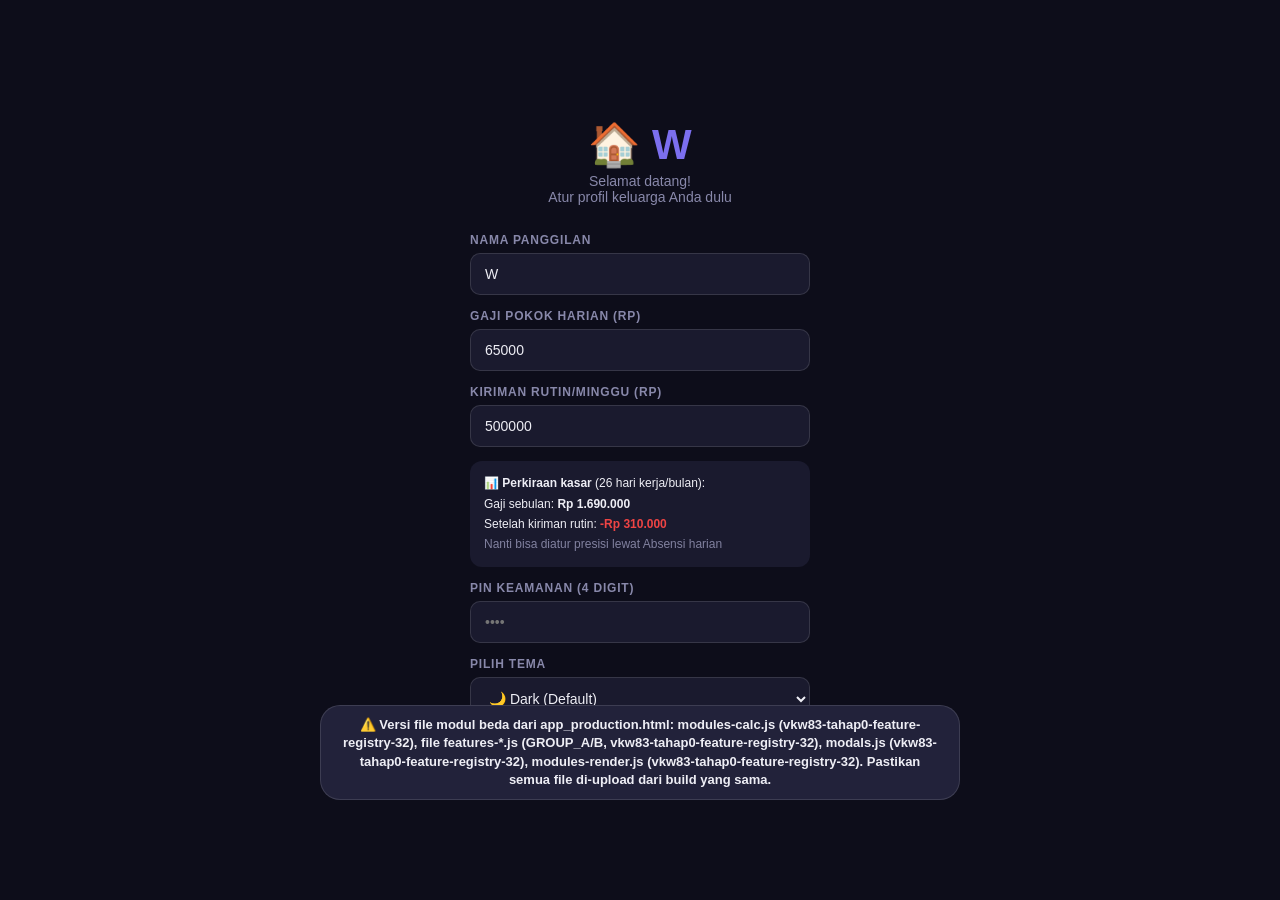
==== commit 49379922: "Add files via upload" ====
--- a/index.html
+++ b/index.html
@@ -53,7 +53,7 @@
 <meta name="viewport" content="width=device-width, initial-scale=1.0, maximum-scale=1.0, user-scalable=no, viewport-fit=cover">
 <meta name="apple-mobile-web-app-capable" content="yes">
 <title>Keluarga W</title>
-<link rel="stylesheet" href="styles.css?v=257">
+<link rel="stylesheet" href="styles.css?v=259">
 <script>
 /* Debug console (Eruda) — aktifkan sekali lewat ?debug=1 di URL, nempel via localStorage.
    Matikan lagi lewat ?debug=0. Tidak aktif buat user biasa. */
@@ -106,8 +106,8 @@
 }catch(_e){ console.error('Gagal tampilkan banner error modul:',_e); }
 };
 </script>
-<script src="app-bundle-a.min.js?v=257" onerror="window.__moduleLoadFail('app-bundle-a.min.js')"></script>
-<script src="smoke-test.js?v=257" defer></script>
+<script src="app-bundle-a.min.js?v=259" onerror="window.__moduleLoadFail('app-bundle-a.min.js')"></script>
+<script src="smoke-test.js?v=259" defer></script>
 <link rel="manifest" id="pwaManifestLink" href="manifest.json">
 </head>
 <body data-theme="dark">
@@ -2389,6 +2389,6 @@
 <script>document.write(MODAL_HTML[68]);</script><!-- modal:goldZakatModal (Analisa Emas & Zakat) -->
 <script>document.write(MODAL_HTML[69]);</script><!-- modal:importShopExcelModal (Import dari Excel Shop) -->
 
-<script src="app-bundle-b.min.js?v=257" onerror="window.__moduleLoadFail('app-bundle-b.min.js')"></script>
+<script src="app-bundle-b.min.js?v=259" onerror="window.__moduleLoadFail('app-bundle-b.min.js')"></script>
 </body>
 </html>
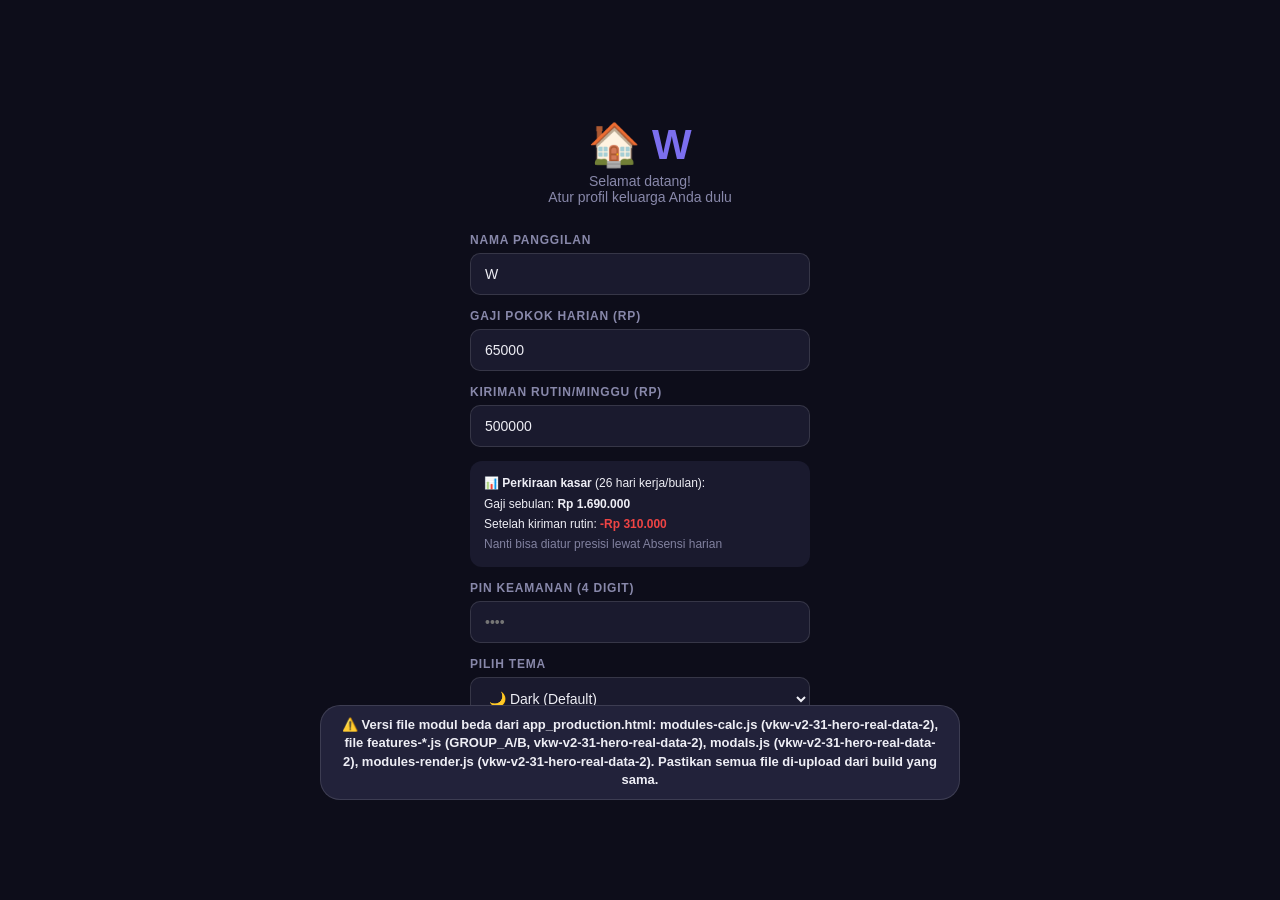
==== commit 08044410: "Add files via upload" ====
--- a/index.html
+++ b/index.html
@@ -53,7 +53,7 @@
 <meta name="viewport" content="width=device-width, initial-scale=1.0, maximum-scale=1.0, user-scalable=no, viewport-fit=cover">
 <meta name="apple-mobile-web-app-capable" content="yes">
 <title>Keluarga W</title>
-<link rel="stylesheet" href="styles.css?v=259">
+<link rel="stylesheet" href="styles.css?v=261">
 <script>
 /* Debug console (Eruda) — aktifkan sekali lewat ?debug=1 di URL, nempel via localStorage.
    Matikan lagi lewat ?debug=0. Tidak aktif buat user biasa. */
@@ -106,8 +106,8 @@
 }catch(_e){ console.error('Gagal tampilkan banner error modul:',_e); }
 };
 </script>
-<script src="app-bundle-a.min.js?v=259" onerror="window.__moduleLoadFail('app-bundle-a.min.js')"></script>
-<script src="smoke-test.js?v=259" defer></script>
+<script src="app-bundle-a.min.js?v=261" onerror="window.__moduleLoadFail('app-bundle-a.min.js')"></script>
+<script src="smoke-test.js?v=261" defer></script>
 <link rel="manifest" id="pwaManifestLink" href="manifest.json">
 </head>
 <body data-theme="dark">
@@ -2389,6 +2389,6 @@
 <script>document.write(MODAL_HTML[68]);</script><!-- modal:goldZakatModal (Analisa Emas & Zakat) -->
 <script>document.write(MODAL_HTML[69]);</script><!-- modal:importShopExcelModal (Import dari Excel Shop) -->
 
-<script src="app-bundle-b.min.js?v=259" onerror="window.__moduleLoadFail('app-bundle-b.min.js')"></script>
+<script src="app-bundle-b.min.js?v=261" onerror="window.__moduleLoadFail('app-bundle-b.min.js')"></script>
 </body>
 </html>
--- a/styles.css
+++ b/styles.css
@@ -1034,7 +1034,31 @@
    saat ini, tidak ada preseden Sidebar). Tidak menyentuh/override rule
    .nav, .nav-item, atau .keu-fab existing manapun. */
 .dashboard-v2-root{display:none}
-.dashboard-v2-root:not([hidden]){display:block}
+/* BUGFIX: saat aktif, root ini sebelumnya cuma `display:block` — sebagai
+   node biasa yang di-append ke <body> (lihat dashboard-v2-shell.js init()),
+   itu berarti dia ikut alur dokumen NORMAL. Tapi UI app yang sesungguhnya
+   (#scrollRoot, lihat aturan di atas) dipasang `position:fixed;inset:0`,
+   yang artinya dia LEPAS dari alur dokumen. Akibatnya <body> kehilangan
+   tinggi dari #scrollRoot, dan root V2 (anak <body> berikutnya) ikut mulai
+   dari (0,0) juga — dua UI penuh-layar numpuk gambar di titik yang sama
+   (persis gejala teks/kartu Hero lama & Hero V2 bertumpuk tak terbaca).
+   Fix: samakan pola positioning dgn #scrollRoot (`position:fixed;inset:0`)
+   supaya root V2 jadi layer penuh-layar sendiri yang benar2 MENGGANTIKAN
+   tampilan lama secara visual selama aktif (bukan numpuk di belakang/
+   depannya) — z-index disamakan level dgn layer full-screen lain yang
+   sudah ada (--z-onboard) supaya konsisten dgn skala z-index existing,
+   bukan angka baru yang di-hardcode. Tidak mengubah dashboard-v2-shell.js
+   sama sekali — murni CSS, `hidden` attribute yang sudah ada dari shell
+   tetap satu-satunya sumber kebenaran show/hide. */
+.dashboard-v2-root:not([hidden]){
+  display:block;
+  position:fixed;
+  inset:0;
+  z-index:var(--z-onboard);
+  overflow-y:auto;
+  background:var(--bg);
+  -webkit-overflow-scrolling:touch;
+}
 
 .dashboard-v2-sidebar{
   display:none;
@@ -1048,12 +1072,94 @@
   .dashboard-v2-sidebar{display:block}
 }
 
+/* ===== QA V2.41 (Critical #2): .dashboard-v2-root basenya `display:block`
+   (murni block flow) - begitu Sidebar berubah jadi `display:block` di
+   >=1024px (aturan di atas), Sidebar (anak pertama root, urutan DOM:
+   sidebar, header, main, bottomnav, fab) ikut kena aturan block flow
+   biasa: melebar 1 baris PENUH lalu numpuk DI ATAS Header/Main, bukan
+   jadi kolom di samping konten (root tidak pernah diubah jadi flex/grid
+   di breakpoint manapun). Fix murni additive & desktop-only (>=1024px,
+   breakpoint sama persis dgn Sidebar di atas supaya kedua aturan selalu
+   sinkron): root jadi CSS Grid 2 kolom (Sidebar | konten), Header & Main
+   ditaruh eksplisit di kolom ke-2. Base rule root (`display:block` dst)
+   TIDAK diubah/dihapus - override HANYA berlaku >=1024px, jadi perilaku
+   mobile (<1024px, Sidebar `display:none`) sama sekali tidak berubah.
+   FAB tidak perlu penempatan grid (`.keu-fab` sudah `position:fixed`,
+   lepas dari flow). Lebar kolom Sidebar (240px) memakai literal px,
+   konsisten dgn pola ukuran non-token lain yg sudah ada di file ini
+   (mis. .dashboard-v2-health-score-circle width:96px) - belum ada
+   preseden lebar sidebar di file ini utk direuse (app lain 100% mobile
+   bottom-nav, lihat DASHBOARD-V2-SHELL.md), bukan token spacing/warna
+   baru. Bottom Nav V2 sengaja TIDAK ditaruh di grid (tetap `display:
+   none` bawaan di >=1024px dari aturan di atas - Sidebar sudah
+   menggantikan perannya di desktop, sama seperti sebelum patch ini). */
+@media (min-width:1024px){
+  .dashboard-v2-root:not([hidden]){
+    display:grid;
+    grid-template-columns:240px 1fr;
+    grid-template-rows:auto 1fr;
+  }
+  .dashboard-v2-sidebar{
+    grid-column:1;
+    grid-row:1 / span 2;
+    /* QA V2.42: sama dgn Header (lihat komentar di rule
+       .dashboard-v2-header) - root adlh satu-satunya scroll container
+       (`overflow-y:auto`), jadi tanpa `position:sticky` Sidebar (isinya:
+       5 item navigasi) ikut tergulung & hilang saat Main discroll,
+       walau kolom Sidebar sendiri (area grid) melebar penuh setinggi
+       konten. Fix additive: sticky top:0 supaya Sidebar tetap terlihat
+       di bagian atas viewport selama area kolomnya masih terlihat -
+       breakpoint & scope sama persis dgn override grid di atas
+       (>=1024px saja), tidak menambah token baru. */
+    position:sticky;
+    top:0;
+    /* QA V2.42 (lanjutan): tanpa `align-self:start`, grid item ini
+       di-stretch (default) memenuhi TINGGI PENUH area gridnya (row1/
+       span2, setinggi seluruh konten Main yg discroll - diverifikasi
+       lewat browser sungguhan: tanpa baris ini box Sidebar sendiri
+       setinggi ~5500px, sama persis dgn tinggi scrollable content,
+       sehingga `sticky` tidak py "ruang" utk menempel & top:0 di atas
+       tidak berefek sama sekali). `align-self:start` membuat box
+       Sidebar hanya setinggi kontennya sendiri (5 item nav) di dalam
+       area grid yg tetap sama (row1/span2) - sticky lalu py ruang utk
+       menempel di top:0 & tetap dlm batas area grid, TIDAK
+       mempengaruhi lebar/posisi kolom (grid-column/grid-row di atas
+       tidak berubah). */
+    align-self:start;
+  }
+  .dashboard-v2-header{
+    grid-column:2;
+    grid-row:1;
+  }
+  .dashboard-v2-main{
+    grid-column:2;
+    grid-row:2;
+  }
+}
+
+/* ===== QA V2.42: .dashboard-v2-header sebelum patch ini tidak punya
+   `position` sama sekali (statis, ikut alur dokumen biasa). Karena
+   scroll container Dashboard V2 ada di `.dashboard-v2-root` itu sendiri
+   (`overflow-y:auto`, lihat aturan di atas) dan Header cuma sibling
+   biasa dari Main (bukan elemen terpisah di luar area scroll), begitu
+   Main (13 section builder) melebihi tinggi viewport, Header ikut
+   tergulung ke atas & hilang dari layar saat discroll - padahal Header
+   V2 (search/notification/avatar) dimaksudkan tampil terus (persistent
+   chrome), sama seperti `.header` lama (baris atas file ini) yang
+   memang sengaja `position:sticky;top:0`. Fix: reuse PERSIS pola
+   `.header` yang sudah ada (position:sticky + top:0 + z-index:
+   var(--z-chrome)) - tidak ada nilai/token baru, konsisten dgn
+   precedent yg sudah dipakai di file yang sama. Properti lain (padding/
+   background/color/font-size/border-bottom) TIDAK diubah. */
 .dashboard-v2-header{
   padding:var(--sp-5) var(--sp-6);
   background:var(--header-bg);
   color:var(--text);
   font-size:var(--fs-stat);
   border-bottom:1px solid var(--border);
+  position:sticky;
+  top:0;
+  z-index:var(--z-chrome);
 }
 
 .dashboard-v2-main{
@@ -1069,6 +1175,41 @@
   border-top:1px solid var(--border);
   color:var(--text2);
   font-size:var(--fs-caption);
+}
+/* ===== QA V2.41 (Critical #1): sebelum patch ini .dashboard-v2-bottomnav
+   selalu `display:none` di SEMUA lebar layar - tidak ada media query yg
+   pernah menampilkannya (beda dgn .dashboard-v2-sidebar yg punya
+   override min-width:1024px di atas). Akibatnya saat Dashboard V2 root
+   aktif di lebar <1024px, TIDAK ADA navigasi yg terlihat sama sekali
+   (Sidebar sengaja desktop-only, Bottom Nav V2 malah tidak pernah
+   tampil). Fix murni additive: tambah breakpoint mobile (<1024px,
+   berpasangan dgn breakpoint desktop Sidebar) supaya Bottom Nav V2
+   tampil sbg pengganti Sidebar persis di rentang lebar yg sama dimana
+   Sidebar tersembunyi - simetris dgn pola Sidebar, base rule `display:
+   none` di atas TIDAK diubah/dihapus. */
+@media (max-width:1023px){
+  .dashboard-v2-bottomnav{
+    display:flex;
+    align-items:center;
+    justify-content:space-around;
+    /* QA V2.42: V2.41 (Critical #1) membuat Bottom Nav V2 akhirnya
+       TAMPIL di <1024px, tapi tidak diberi `position` - karena root
+       adlh satu-satunya scroll container (`overflow-y:auto`) & Bottom
+       Nav cuma sibling biasa SETELAH Main (13 section builder) di DOM,
+       begitu Main melebihi tinggi viewport, Bottom Nav baru kelihatan
+       stlh discroll sampai PALING BAWAH konten - bukan navigasi
+       persisten spt namanya/spt `.nav` lama (yg memang sengaja
+       `position:fixed;bottom:0`). Fix additive, scope tetap di dalam
+       breakpoint yg sama persis dgn fix V2.41 (<1024px): tambah
+       `position:sticky;bottom:0` (bukan `fixed`, supaya tetap dlm alur
+       kolom `.dashboard-v2-root` yg sudah 100% width, tidak perlu
+       left/right/width baru) + z-index reuse var(--z-chrome) - token
+       yg sama persis dipakai `.nav`/`.header` lama utk keperluan
+       identik. Tidak ada nilai/token baru. */
+    position:sticky;
+    bottom:0;
+    z-index:var(--z-chrome);
+  }
 }
 
 .dashboard-v2-fab{
@@ -1127,3 +1268,537 @@
   color:var(--text2);
   margin-top:var(--sp-2);
 }
+
+/* ===== Tahap V2.4: Insight Panel. Reuse token existing saja
+   (--sp-*/--r-xl/--fs-body/--surface2/--border/--text2), tidak ada nilai
+   baru yang di-hardcode. Container pakai pola kartu yang sama dgn
+   .dashboard-v2-hero (padding/border-radius/background) di atas; separator
+   antar item pakai border-top reuse --border, bukan warna baru. */
+.dashboard-v2-insight-panel{
+  margin-top:var(--sp-6);
+  padding:var(--sp-5);
+  background:var(--surface2);
+  border:1px solid var(--border);
+  border-radius:var(--r-xl);
+}
+.dashboard-v2-insight-item{
+  font-size:var(--fs-body);
+  color:var(--text2);
+  padding:var(--sp-2) 0;
+}
+.dashboard-v2-insight-item + .dashboard-v2-insight-item{
+  border-top:1px solid var(--border);
+}
+
+/* ===== Tahap V2.6/V2.21: Recent Activity. Reuse token existing saja
+   (--sp-*/--r-xl/--fs-body/--surface2/--border/--text2), tidak ada nilai
+   baru. Pola identik dgn Insight Panel di atas (kartu + separator antar
+   item) — komponen ini memang dokumentasikan sbg pola sama persis dgn
+   _buildInsightPanel() di dashboard-v2-shell.js. Class item dipakai sama
+   utk 5 baris lama maupun 4 elemen data (V2.21) — tidak ada pembeda
+   struktural di JS, jadi cukup 1 selector item bersama. */
+.dashboard-v2-recent-activity{
+  margin-top:var(--sp-6);
+  padding:var(--sp-5);
+  background:var(--surface2);
+  border:1px solid var(--border);
+  border-radius:var(--r-xl);
+}
+.dashboard-v2-recent-activity-item{
+  font-size:var(--fs-body);
+  color:var(--text2);
+  padding:var(--sp-2) 0;
+}
+.dashboard-v2-recent-activity-item + .dashboard-v2-recent-activity-item{
+  border-top:1px solid var(--border);
+}
+
+/* ===== Tahap V2.7/V2.20: Statistics Panel. Reuse token existing saja
+   (--sp-*/--r-xl/--fs-*/--surface2/--border/--text/--text2), tidak ada
+   nilai baru. Beda dgn Insight Panel/Recent Activity (list flat), builder
+   ini merender <button disabled> berisi 4 span (icon/title/value/trend)
+   sbg "kartu" dlm grid 2 kolom — jadi container dibuat grid, tiap kartu
+   flex-column, reset properti default <button> (border/background/font)
+   pakai token yg sama dgn container kartu lain di file ini. Class
+   .dashboard-v2-statistics-card dipakai sama utk 4 kartu placeholder
+   (button) maupun 4 elemen data V2.20 (div) — tidak ada pembeda
+   struktural di JS, jadi cukup 1 selector kartu bersama. */
+.dashboard-v2-statistics-panel{
+  margin-top:var(--sp-6);
+  display:grid;
+  grid-template-columns:repeat(2, 1fr);
+  gap:var(--sp-3);
+}
+.dashboard-v2-statistics-card{
+  display:flex;
+  flex-direction:column;
+  align-items:flex-start;
+  gap:var(--sp-2);
+  width:100%;
+  box-sizing:border-box;
+  padding:var(--sp-5);
+  background:var(--surface2);
+  border:1px solid var(--border);
+  border-radius:var(--r-xl);
+  text-align:left;
+  font-family:inherit;
+  cursor:default;
+}
+.dashboard-v2-statistics-icon{
+  font-size:var(--fs-icon-lg);
+}
+.dashboard-v2-statistics-title{
+  font-size:var(--fs-label);
+  color:var(--text2);
+}
+.dashboard-v2-statistics-value{
+  font-size:var(--fs-stat);
+  color:var(--text);
+}
+.dashboard-v2-statistics-trend{
+  font-size:var(--fs-caption);
+  color:var(--text2);
+}
+
+/* ===== Tahap V2.8/V2.22: Upcoming Tasks. Reuse token existing saja
+   (--sp-*/--r-xl/--fs-*/--surface2/--border/--text/--text2), tidak ada
+   nilai baru. Pola identik dgn Statistics Panel di atas (grid 2 kolom +
+   kartu <button disabled> flex-column) — komponen ini memang
+   didokumentasikan sbg pola sama persis dgn _buildStatisticsPanel() di
+   dashboard-v2-shell.js. Class kartu dipakai sama utk 5 kartu placeholder
+   (button) maupun 4 elemen data V2.22 (div). */
+.dashboard-v2-upcoming-tasks{
+  margin-top:var(--sp-6);
+  display:grid;
+  grid-template-columns:repeat(2, 1fr);
+  gap:var(--sp-3);
+}
+.dashboard-v2-upcoming-task-card{
+  display:flex;
+  flex-direction:column;
+  align-items:flex-start;
+  gap:var(--sp-2);
+  width:100%;
+  box-sizing:border-box;
+  padding:var(--sp-5);
+  background:var(--surface2);
+  border:1px solid var(--border);
+  border-radius:var(--r-xl);
+  text-align:left;
+  font-family:inherit;
+  cursor:default;
+}
+.dashboard-v2-upcoming-task-icon{
+  font-size:var(--fs-icon-lg);
+}
+.dashboard-v2-upcoming-task-title{
+  font-size:var(--fs-body-lg);
+  color:var(--text);
+}
+.dashboard-v2-upcoming-task-due-date{
+  font-size:var(--fs-caption);
+  color:var(--text2);
+}
+.dashboard-v2-upcoming-task-status{
+  font-size:var(--fs-caption);
+  color:var(--text2);
+}
+
+/* ===== Tahap V2.9/V2.23: Notifications. Reuse token existing saja
+   (--sp-*/--r-xl/--fs-*/--surface2/--border/--text/--text2), tidak ada
+   nilai baru. Pola identik dgn Statistics Panel/Upcoming Tasks (grid 2
+   kolom + kartu <button disabled> flex-column) — komponen ini memang
+   didokumentasikan sbg pola sama persis dgn _buildUpcomingTasks()
+   (V2.8). Class kartu dipakai sama utk 5 kartu placeholder (button)
+   maupun 4 elemen data V2.23 (div). */
+.dashboard-v2-notifications{
+  margin-top:var(--sp-6);
+  display:grid;
+  grid-template-columns:repeat(2, 1fr);
+  gap:var(--sp-3);
+}
+.dashboard-v2-notification-card{
+  display:flex;
+  flex-direction:column;
+  align-items:flex-start;
+  gap:var(--sp-2);
+  width:100%;
+  box-sizing:border-box;
+  padding:var(--sp-5);
+  background:var(--surface2);
+  border:1px solid var(--border);
+  border-radius:var(--r-xl);
+  text-align:left;
+  font-family:inherit;
+  cursor:default;
+}
+.dashboard-v2-notification-icon{
+  font-size:var(--fs-icon-lg);
+}
+.dashboard-v2-notification-title{
+  font-size:var(--fs-body-lg);
+  color:var(--text);
+}
+.dashboard-v2-notification-description{
+  font-size:var(--fs-caption);
+  color:var(--text2);
+}
+.dashboard-v2-notification-timestamp{
+  font-size:var(--fs-caption);
+  color:var(--text2);
+}
+
+/* ===== Tahap V2.10/V2.25: AI Command Center. Reuse token existing saja
+   (--sp-*/--r-xl/--r-md/--fs-*/--surface2/--surface3/--border/--border2/
+   --text/--text2), tidak ada nilai baru. Beda dgn builder kartu lain di
+   atas, struktur di sini campuran 1 <input readonly> + kartu aksi + 1
+   area saran, semua ANAK LANGSUNG section yg sama (tanpa wrapper grid
+   terpisah) — jadi container dibuat flex-wrap dgn search & suggestion
+   dipaksa selebar 1 baris penuh (flex-basis 100%), kartu aksi mengisi
+   sisa baris di antaranya. flex-basis kartu aksi (140px) memakai literal
+   px, konsisten dgn pola ukuran non-token yg sudah dipakai di file ini
+   (mis. .tx-icon width:38px) — bukan token warna/spasi/radius baru.
+   Class .dashboard-v2-ai-action-card dipakai sama utk 4 kartu aksi
+   placeholder (button) maupun 4 elemen data V2.25 (div). */
+.dashboard-v2-ai-command-center{
+  margin-top:var(--sp-6);
+  display:flex;
+  flex-wrap:wrap;
+  gap:var(--sp-3);
+  padding:var(--sp-5);
+  background:var(--surface2);
+  border:1px solid var(--border);
+  border-radius:var(--r-xl);
+}
+.dashboard-v2-ai-search{
+  flex:1 1 100%;
+  width:100%;
+  box-sizing:border-box;
+  padding:var(--sp-4) var(--sp-5);
+  background:var(--surface3);
+  border:1px solid var(--border2);
+  border-radius:var(--r-md);
+  color:var(--text);
+  font-family:inherit;
+  font-size:var(--fs-body);
+}
+.dashboard-v2-ai-action-card{
+  flex:1 1 140px;
+  box-sizing:border-box;
+  padding:var(--sp-4) var(--sp-5);
+  background:var(--surface3);
+  border:1px solid var(--border);
+  border-radius:var(--r-md);
+  color:var(--text2);
+  font-family:inherit;
+  font-size:var(--fs-body);
+  text-align:left;
+  cursor:default;
+}
+.dashboard-v2-ai-suggestion{
+  flex:1 1 100%;
+  font-size:var(--fs-caption);
+  color:var(--text2);
+  padding-top:var(--sp-2);
+  border-top:1px solid var(--border);
+}
+
+/* ===== Tahap V2.11/V2.26: Health Score. Reuse token existing saja
+   (--sp-*/--r-xl/--r-md/--r-full/--fs-*/--surface2/--surface3/--border/
+   --text/--text2), tidak ada nilai baru. Struktur beda dgn builder kartu
+   lain: 1 lingkaran skor + 1 subtitle + 4 kartu metrik, semua ANAK
+   LANGSUNG section yg sama — jadi container dibuat flex-wrap (pola sama
+   dgn AI Command Center di atas), lingkaran & subtitle dipaksa row
+   sendiri (flex-basis 100% utk subtitle, flex 0 0 auto utk lingkaran),
+   kartu metrik mengisi baris berikutnya. Class
+   .dashboard-v2-health-metric-card dipakai sama utk 4 kartu placeholder
+   (button) maupun 4 elemen data V2.26 (div). */
+.dashboard-v2-health-score{
+  margin-top:var(--sp-6);
+  display:flex;
+  flex-wrap:wrap;
+  align-items:center;
+  justify-content:center;
+  gap:var(--sp-3);
+  padding:var(--sp-5);
+  background:var(--surface2);
+  border:1px solid var(--border);
+  border-radius:var(--r-xl);
+}
+.dashboard-v2-health-score-circle{
+  flex:0 0 auto;
+  width:96px;
+  height:96px;
+  box-sizing:border-box;
+  display:flex;
+  align-items:center;
+  justify-content:center;
+  background:var(--surface3);
+  border:1px solid var(--border);
+  border-radius:var(--r-full);
+}
+.dashboard-v2-health-score-value{
+  font-size:var(--fs-stat);
+  color:var(--text);
+}
+.dashboard-v2-health-score-subtitle{
+  flex:1 1 100%;
+  text-align:center;
+  font-size:var(--fs-caption);
+  color:var(--text2);
+}
+.dashboard-v2-health-metric-card{
+  flex:1 1 140px;
+  box-sizing:border-box;
+  display:flex;
+  flex-direction:column;
+  align-items:flex-start;
+  gap:var(--sp-2);
+  padding:var(--sp-4) var(--sp-5);
+  background:var(--surface3);
+  border:1px solid var(--border);
+  border-radius:var(--r-md);
+  text-align:left;
+  font-family:inherit;
+  cursor:default;
+}
+.dashboard-v2-health-metric-icon{
+  font-size:var(--fs-icon-lg);
+}
+.dashboard-v2-health-metric-title{
+  font-size:var(--fs-label);
+  color:var(--text2);
+}
+.dashboard-v2-health-metric-status{
+  font-size:var(--fs-caption);
+  color:var(--text2);
+}
+
+/* ===== Tahap V2.12/V2.27: Predictive Insights. Reuse token existing saja
+   (--sp-*/--r-xl/--fs-*/--surface2/--border/--text/--text2), tidak ada
+   nilai baru. Pola grid 2 kolom identik dgn Statistics Panel/Notifications
+   di atas. Beda dgn builder lain, 4 elemen data V2.27 di sini memakai
+   class TERPISAH (.dashboard-v2-predictive-data-card, bukan
+   .dashboard-v2-predictive-card) — sesuai apa adanya di JS, jadi dibuat
+   selector kartu tambahan (grid-column:span 2 spy tampil selebar 1 baris
+   penuh, konsisten dgn pola item ringkasan teks di builder2 lain). */
+.dashboard-v2-predictive-insights{
+  margin-top:var(--sp-6);
+  display:grid;
+  grid-template-columns:repeat(2, 1fr);
+  gap:var(--sp-3);
+}
+.dashboard-v2-predictive-card{
+  display:flex;
+  flex-direction:column;
+  align-items:flex-start;
+  gap:var(--sp-2);
+  width:100%;
+  box-sizing:border-box;
+  padding:var(--sp-5);
+  background:var(--surface2);
+  border:1px solid var(--border);
+  border-radius:var(--r-xl);
+  text-align:left;
+  font-family:inherit;
+  cursor:default;
+}
+.dashboard-v2-predictive-icon{
+  font-size:var(--fs-icon-lg);
+}
+.dashboard-v2-predictive-title{
+  font-size:var(--fs-body-lg);
+  color:var(--text);
+}
+.dashboard-v2-predictive-prediction{
+  font-size:var(--fs-body);
+  color:var(--text);
+}
+.dashboard-v2-predictive-confidence{
+  font-size:var(--fs-caption);
+  color:var(--text2);
+}
+.dashboard-v2-predictive-recommendation{
+  font-size:var(--fs-caption);
+  color:var(--text2);
+}
+.dashboard-v2-predictive-data-card{
+  grid-column:span 2;
+  box-sizing:border-box;
+  padding:var(--sp-5);
+  background:var(--surface2);
+  border:1px solid var(--border);
+  border-radius:var(--r-xl);
+  font-size:var(--fs-body);
+  color:var(--text2);
+}
+
+/* ===== Tahap V2.13/V2.24: Automation Center. Reuse token existing saja
+   (--sp-*/--r-xl/--fs-*/--surface2/--border/--text/--text2), tidak ada
+   nilai baru. Pola grid 2 kolom identik dgn Statistics Panel/
+   Notifications/Predictive Insights di atas. Class
+   .dashboard-v2-automation-card dipakai sama utk 5 kartu placeholder
+   (button, Tahap V2.13) maupun 4 elemen data V2.24 (div) — tidak ada
+   pembeda struktural di JS, jadi cukup 1 selector kartu bersama (sama
+   spt pola Statistics Panel/Notifications, BEDA dgn Predictive Insights
+   yg pakai class terpisah). Builder ini adalah builder TERAKHIR dari
+   rangkaian audit CSS Dashboard V2 — lihat CHANGELOG-V2_39.md utk Final
+   CSS Audit menyeluruh. */
+.dashboard-v2-automation-center{
+  margin-top:var(--sp-6);
+  display:grid;
+  grid-template-columns:repeat(2, 1fr);
+  gap:var(--sp-3);
+}
+.dashboard-v2-automation-card{
+  display:flex;
+  flex-direction:column;
+  align-items:flex-start;
+  gap:var(--sp-2);
+  width:100%;
+  box-sizing:border-box;
+  padding:var(--sp-5);
+  background:var(--surface2);
+  border:1px solid var(--border);
+  border-radius:var(--r-xl);
+  text-align:left;
+  font-family:inherit;
+  cursor:default;
+}
+.dashboard-v2-automation-icon{
+  font-size:var(--fs-icon-lg);
+}
+.dashboard-v2-automation-title{
+  font-size:var(--fs-body-lg);
+  color:var(--text);
+}
+.dashboard-v2-automation-schedule{
+  font-size:var(--fs-caption);
+  color:var(--text2);
+}
+.dashboard-v2-automation-status{
+  font-size:var(--fs-caption);
+  color:var(--text2);
+}
+.dashboard-v2-automation-description{
+  font-size:var(--fs-caption);
+  color:var(--text2);
+}
+
+/* ===== Tahap V2_40: Final merge - Summary Cards, Quick Actions, Module
+   Grid, Sidebar item, Bottom Nav item, Hero *-summary (V2.17). Reuse
+   token existing saja (--sp-*/--r-*/--fs-*/--surface2/--border/--text/
+   --text2), tidak ada nilai baru. Semua selector di bawah ini BARU
+   (belum ada rule sebelumnya utk class ini) - murni additive, tidak
+   mengubah/menghapus rule/selector lama di file ini. */
+
+/* Hero *-summary (V2.17): 4 elemen tambahan anak Hero, style identik
+   dgn .dashboard-v2-hero-healthscore/-balance/-insight yg sudah ada di
+   atas (rule lama TIDAK disentuh - ini rule baru terpisah dgn nilai
+   token yg sama, bukan mengubah selector existing). */
+.dashboard-v2-hero-finance-summary,
+.dashboard-v2-hero-vehicle-summary,
+.dashboard-v2-hero-family-summary,
+.dashboard-v2-hero-document-summary{
+  font-size:var(--fs-caption);
+  color:var(--text2);
+  margin-top:var(--sp-2);
+}
+
+/* Summary Cards (V2.3/V2.18): 8 kartu (4 placeholder + 4 data) sbg anak
+   langsung Summary Cards, pola grid 2 kolom sama dgn Statistics Panel/
+   Upcoming Tasks di atas. */
+.dashboard-v2-summary-cards{
+  margin-top:var(--sp-6);
+  display:grid;
+  grid-template-columns:repeat(2, 1fr);
+  gap:var(--sp-3);
+}
+.dashboard-v2-summary-card{
+  padding:var(--sp-5);
+  background:var(--surface2);
+  border:1px solid var(--border);
+  border-radius:var(--r-xl);
+  font-size:var(--fs-body);
+  color:var(--text2);
+}
+
+/* Quick Actions (V2.3): 4 tombol `disabled`, reuse pola tombol nonaktif
+   standar yg sama dgn Header V2 search/notification (opacity turun). */
+.dashboard-v2-quickactions{
+  margin-top:var(--sp-6);
+  display:flex;
+  flex-wrap:wrap;
+  gap:var(--sp-3);
+}
+.dashboard-v2-quickaction-btn{
+  flex:1 1 auto;
+  padding:var(--sp-4) var(--sp-5);
+  background:var(--surface2);
+  border:1px solid var(--border);
+  border-radius:var(--r-pill);
+  color:var(--text);
+  font-family:inherit;
+  font-size:var(--fs-body);
+  text-align:center;
+  opacity:.5;
+}
+
+/* Module Grid (V2.4/V2.19/V2.30): 10 kartu (6 placeholder + 4 data) sbg
+   anak Module Grid, pola grid 2 kolom sama dgn Summary Cards di atas.
+   3 dari 6 kartu placeholder bersifat interaktif (role="button", V2.30)
+   - dibedakan lewat atribut existing, bukan class baru. */
+.dashboard-v2-module-grid{
+  margin-top:var(--sp-6);
+  display:grid;
+  grid-template-columns:repeat(2, 1fr);
+  gap:var(--sp-3);
+}
+.dashboard-v2-module-card{
+  padding:var(--sp-5);
+  background:var(--surface2);
+  border:1px solid var(--border);
+  border-radius:var(--r-xl);
+  color:var(--text);
+  font-size:var(--fs-body-lg);
+  text-align:left;
+}
+.dashboard-v2-module-card[role="button"]{
+  cursor:pointer;
+}
+
+/* Sidebar item (V2.5): 5 tombol navigasi `disabled` anak Sidebar,
+   reuse pola tombol nonaktif standar (opacity turun) sama dgn Quick
+   Actions/Header V2 di atas. */
+.dashboard-v2-sidebar-item{
+  display:block;
+  width:100%;
+  box-sizing:border-box;
+  padding:var(--sp-3) var(--sp-4);
+  margin-bottom:var(--sp-2);
+  background:transparent;
+  border:none;
+  border-radius:var(--r-md);
+  color:var(--text2);
+  font-family:inherit;
+  font-size:var(--fs-body);
+  text-align:left;
+  opacity:.5;
+}
+
+/* Bottom Nav item (V2.5): 4 tombol navigasi `disabled` anak Bottom Nav,
+   pola sama dgn Sidebar item di atas (namespace terpisah - RFC §5 Risk
+   Assessment - tapi style nonaktif identik). */
+.dashboard-v2-bottomnav-item{
+  display:inline-block;
+  padding:var(--sp-2) var(--sp-3);
+  margin-right:var(--sp-2);
+  background:transparent;
+  border:none;
+  border-radius:var(--r-md);
+  color:var(--text2);
+  font-family:inherit;
+  font-size:var(--fs-caption);
+  text-align:center;
+  opacity:.5;
+}
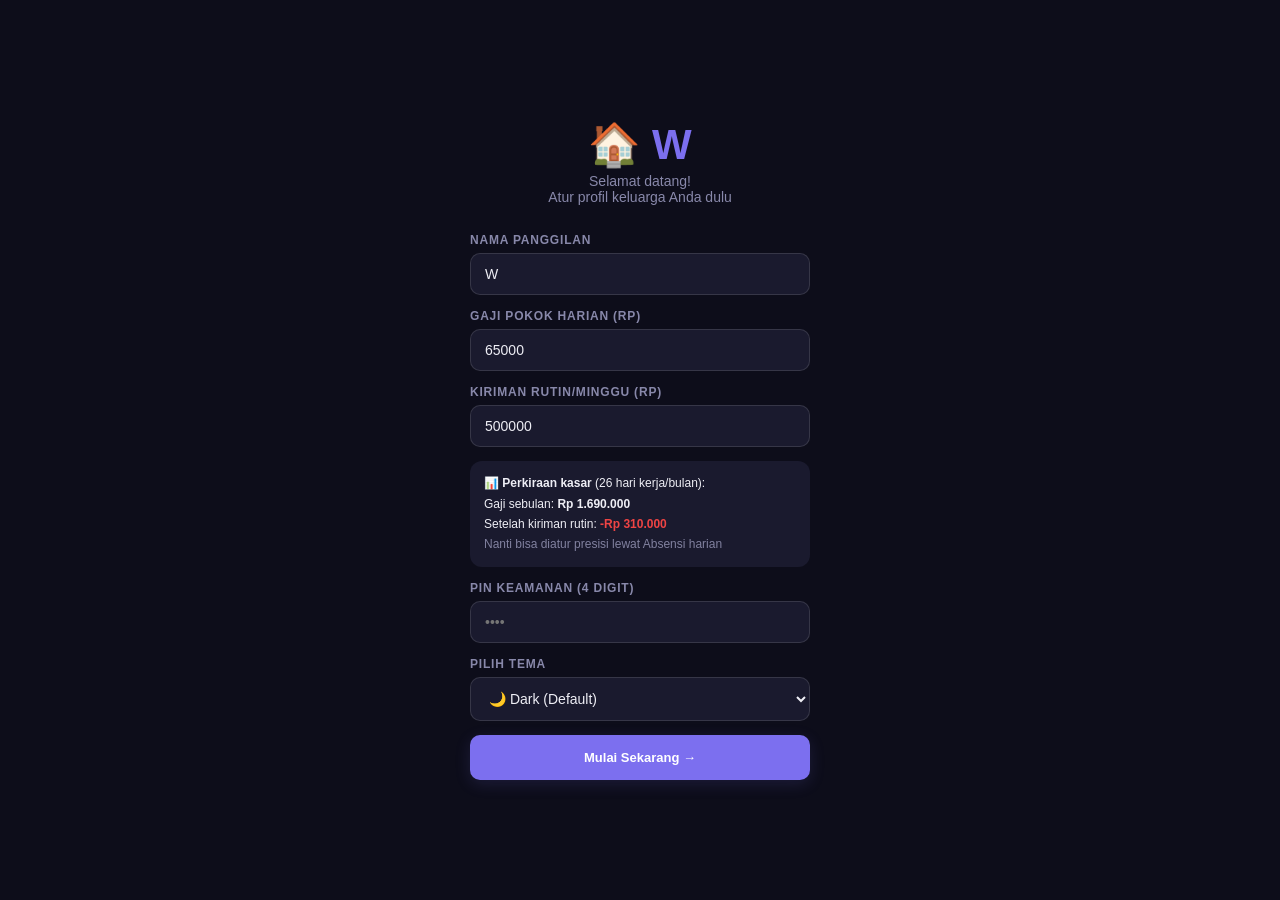
==== commit dae2e11f: "Add files via upload" ====
--- a/index.html
+++ b/index.html
@@ -53,7 +53,7 @@
 <meta name="viewport" content="width=device-width, initial-scale=1.0, maximum-scale=1.0, user-scalable=no, viewport-fit=cover">
 <meta name="apple-mobile-web-app-capable" content="yes">
 <title>Keluarga W</title>
-<link rel="stylesheet" href="styles.css?v=261">
+<link rel="stylesheet" href="styles.css?v=266">
 <script>
 /* Debug console (Eruda) — aktifkan sekali lewat ?debug=1 di URL, nempel via localStorage.
    Matikan lagi lewat ?debug=0. Tidak aktif buat user biasa. */
@@ -106,8 +106,8 @@
 }catch(_e){ console.error('Gagal tampilkan banner error modul:',_e); }
 };
 </script>
-<script src="app-bundle-a.min.js?v=261" onerror="window.__moduleLoadFail('app-bundle-a.min.js')"></script>
-<script src="smoke-test.js?v=261" defer></script>
+<script src="app-bundle-a.min.js?v=266" onerror="window.__moduleLoadFail('app-bundle-a.min.js')"></script>
+<script src="smoke-test.js?v=266" defer></script>
 <link rel="manifest" id="pwaManifestLink" href="manifest.json">
 </head>
 <body data-theme="dark">
@@ -2389,6 +2389,6 @@
 <script>document.write(MODAL_HTML[68]);</script><!-- modal:goldZakatModal (Analisa Emas & Zakat) -->
 <script>document.write(MODAL_HTML[69]);</script><!-- modal:importShopExcelModal (Import dari Excel Shop) -->
 
-<script src="app-bundle-b.min.js?v=261" onerror="window.__moduleLoadFail('app-bundle-b.min.js')"></script>
+<script src="app-bundle-b.min.js?v=266" onerror="window.__moduleLoadFail('app-bundle-b.min.js')"></script>
 </body>
 </html>
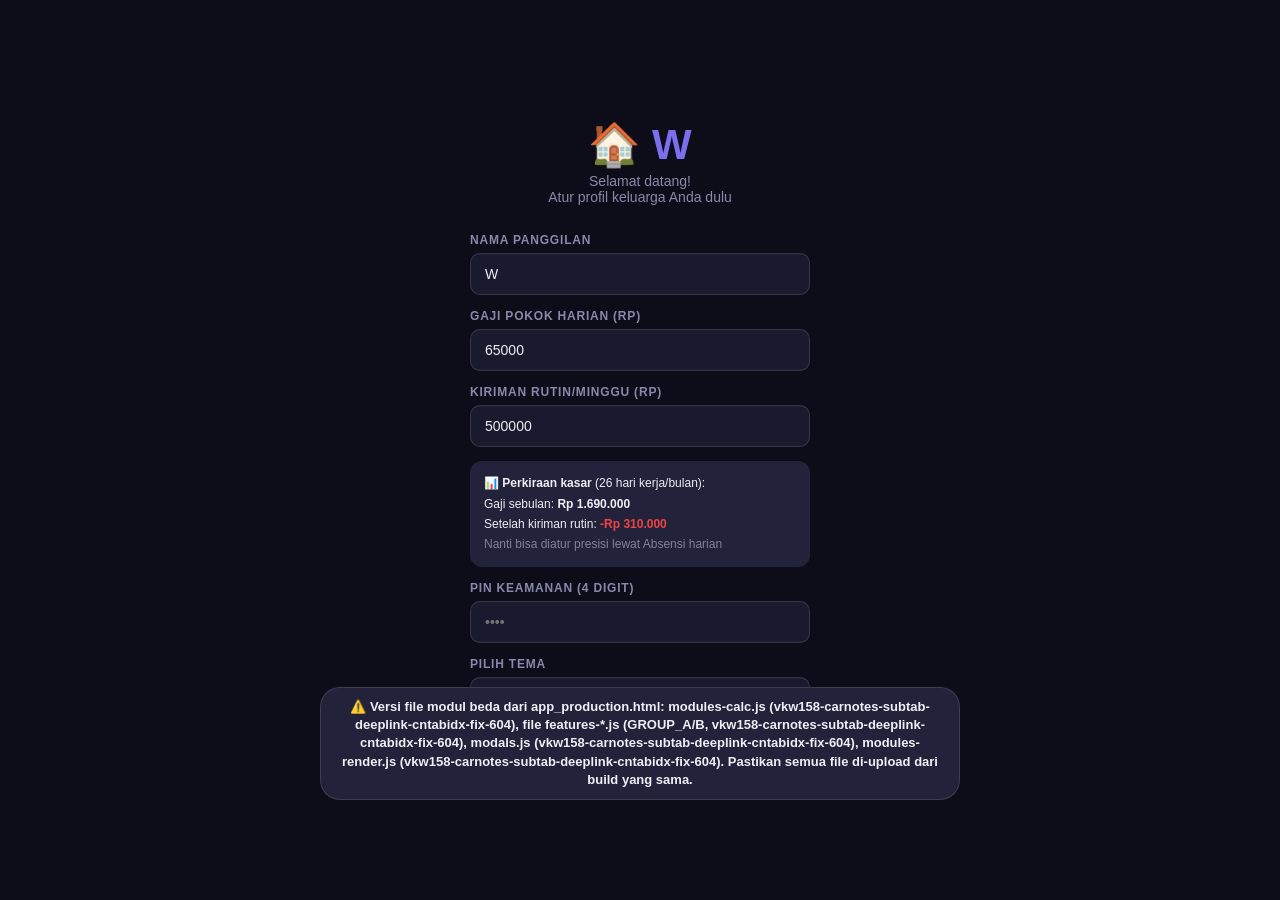
==== commit eeec5172: "Add files via upload" ====
--- a/index.html
+++ b/index.html
@@ -38,7 +38,22 @@
     accounts.google.com -> Google Identity Services (login Google Drive/Sheets).
     api.anthropic.com, generativelanguage.googleapis.com -> panggilan AI
       (fitur AI Asisten, pakai API key milik user sendiri, disimpan lokal).
+    open.er-api.com -> auto-fetch kurs USD/IDR untuk kartu Kondisi Ekonomi
+      (EIE, fase 2), API publik gratis TANPA API key, dipanggil dari
+      MacroDataAdapter._autoFetchUsdIdr().
     www.googleapis.com, sheets.googleapis.com -> integrasi Google Drive & Sheets.
+    BUGFIX: cdn.jsdelivr.net & tessdata.projectnaptha.com di connect-src
+      (+ cdn.jsdelivr.net di worker-src) -> setelah <script src> tesseract.min.js
+      dari jsdelivr berhasil dimuat (sudah di-allowlist di script-src), library-nya
+      SENDIRI masih fetch() worker.min.js + tesseract-core*.wasm dari jsdelivr dan
+      *.traineddata dari tessdata.projectnaptha.com saat runtime. Dua domain itu
+      tadinya TIDAK ada di connect-src, jadi fetch-nya kena blokir CSP diam2 --
+      munculnya cuma "Script error."/objek Error kosong {} yang opaque (khas
+      request cross-origin diblok, browser sensor detailnya), scan OCR pun gagal
+      total walau script utamanya kebaca. cdn.jsdelivr.net ditambah juga ke
+      worker-src untuk jaga2 kalau workerBlobURL browser tertentu tidak
+      memakai jalur blob: (defaultnya tesseract.js v5 fetch lalu bikin blob:,
+      yang sudah tercakup 'blob:' -- tapi ini lapisan aman tambahan).
     data:/blob: di img-src & worker-src -> preview foto hasil scan (OCR),
       unduhan file (URL.createObjectURL), dan service worker PWA yang
       didaftarkan dari Blob (lihat setupPWA di features-sheets-pwa-selftest.js).
@@ -49,11 +64,23 @@
   ini dihosting di server sendiri, sebaiknya arahan ini juga dikirim lewat
   header `Content-Security-Policy` di response, bukan cuma meta tag di sini.
 -->
-<meta http-equiv="Content-Security-Policy" content="default-src 'self'; script-src 'self' 'unsafe-inline' 'unsafe-eval' https://cdn.jsdelivr.net https://cdnjs.cloudflare.com https://accounts.google.com; style-src 'self' 'unsafe-inline'; img-src 'self' data: blob:; connect-src 'self' https://api.anthropic.com https://generativelanguage.googleapis.com https://www.googleapis.com https://sheets.googleapis.com https://accounts.google.com; frame-src https://accounts.google.com; worker-src 'self' blob:; object-src 'none'; base-uri 'self'; form-action 'self'; manifest-src 'self';">
+<meta http-equiv="Content-Security-Policy" content="default-src 'self'; script-src 'self' 'unsafe-inline' 'unsafe-eval' https://cdn.jsdelivr.net https://cdnjs.cloudflare.com https://accounts.google.com; style-src 'self' 'unsafe-inline'; img-src 'self' data: blob:; connect-src 'self' https://open.er-api.com https://api.anthropic.com https://generativelanguage.googleapis.com https://www.googleapis.com https://sheets.googleapis.com https://accounts.google.com https://cdn.jsdelivr.net https://tessdata.projectnaptha.com; frame-src https://accounts.google.com; worker-src 'self' blob: https://cdn.jsdelivr.net; object-src 'none'; base-uri 'self'; form-action 'self'; manifest-src 'self';">
 <meta name="viewport" content="width=device-width, initial-scale=1.0, maximum-scale=1.0, user-scalable=no, viewport-fit=cover">
 <meta name="apple-mobile-web-app-capable" content="yes">
+<meta name="theme-color" content="#08090c">
+<!-- Sprint 2 Tahap 18 -- resource hints ringan (0 byte tambahan setelah
+     koneksi dibuka lebih awal ke domain yang sudah di-allowlist CSP,
+     dipakai lazy oleh eruda/tesseract.js/jsPDF/Google Identity). Murni
+     performa, tidak ada perubahan visual/JS. -->
+<link rel="preconnect" href="https://cdn.jsdelivr.net" crossorigin>
+<link rel="dns-prefetch" href="https://cdn.jsdelivr.net">
+<link rel="preconnect" href="https://cdnjs.cloudflare.com" crossorigin>
+<link rel="dns-prefetch" href="https://cdnjs.cloudflare.com">
+<link rel="preconnect" href="https://accounts.google.com" crossorigin>
+<link rel="dns-prefetch" href="https://accounts.google.com">
 <title>Keluarga W</title>
-<link rel="stylesheet" href="styles.css?v=266">
+<link rel="stylesheet" href="styles.css?v=604">
+<link rel="stylesheet" href="modern-ui-layer.css?v=604">
 <script>
 /* Debug console (Eruda) — aktifkan sekali lewat ?debug=1 di URL, nempel via localStorage.
    Matikan lagi lewat ?debug=0. Tidak aktif buat user biasa. */
@@ -106,11 +133,11 @@
 }catch(_e){ console.error('Gagal tampilkan banner error modul:',_e); }
 };
 </script>
-<script src="app-bundle-a.min.js?v=266" onerror="window.__moduleLoadFail('app-bundle-a.min.js')"></script>
-<script src="smoke-test.js?v=266" defer></script>
+<script src="app-bundle-a.min.js?v=604" onerror="window.__moduleLoadFail('app-bundle-a.min.js')"></script>
+<script src="modules/shared/smoke-test.js?v=604" defer></script>
 <link rel="manifest" id="pwaManifestLink" href="manifest.json">
 </head>
-<body data-theme="dark">
+<body data-theme="fresh">
 
 <!-- ONBOARDING -->
 <!-- BUGFIX: dulu div ini TIDAK punya class u-dnone, jadi selalu kelihatan sebagai kondisi
@@ -127,7 +154,7 @@
     <div class="fg"><label class="fl">Nama Panggilan</label><input class="fi" id="ob_nama" placeholder="W" value="W"></div>
     <div class="fg"><label class="fl">Gaji Pokok Harian (Rp)</label><input class="fi" id="ob_gaji" type="number" placeholder="65000" value="65000" inputmode="numeric" oninput="updateOnboardPreview()"></div>
     <div class="fg"><label class="fl">Kiriman Rutin/Minggu (Rp)</label><input class="fi" id="ob_kirim" type="number" placeholder="500000" value="500000" inputmode="numeric" oninput="updateOnboardPreview()"></div>
-    <div class="u-r12 u-fs12" id="obPreviewBox" style="background:var(--surface2);padding:12px 14px;margin:2px 0 14px;line-height:1.7"></div>
+    <div class="u-r12 u-fs12" id="obPreviewBox" style="background:var(--surface3);padding:12px 14px;margin:2px 0 14px;line-height:1.7"></div>
     <div class="fg"><label class="fl">PIN Keamanan (4 digit)</label><input class="fi" id="ob_pin" type="password" maxlength="4" placeholder="••••" inputmode="numeric"></div>
     <div class="fg"><label class="fl">Pilih Tema</label>
       <select class="fs" id="ob_tema">
@@ -164,126 +191,21 @@
   <div><div class="header-brand">Keluarga <span id="hNama">W</span></div><div class="header-sub" id="headerDate"></div></div>
   <div class="u-flexc8">
     <div class="header-badge" data-action="openGlobalSearch" aria-label="Buka pencarian" role="button">🔎</div>
+    <div class="header-badge u-rel" data-action="showPage" data-args='["settings"]' aria-label="Buka Pengaturan" role="button">⚙️<span class="u-dnone u-abs" id="selfTestNavBadge" style="top:-2px;right:-2px;width:8px;height:8px;border-radius:50%;background:var(--accent2);border:1.5px solid var(--header-bg)" title="Ada tes diagnostik yang gagal"></span></div>
     <div class="header-badge" id="backupBadge" data-action="runFullBackup">💾 Backup</div>
   </div>
 </div>
 
 <div id="mainApp" class="u-dnone">
-
-<!-- DASHBOARD -->
-<div class="page" id="page-dashboard">
-  <div class="page-settings-btn">
-    <div class="page-title">🏠 Beranda</div>
-    <button class="qs-btn" data-action="openQS" data-args='["qsDashboard"]' aria-label="Buka menu cepat"><svg fill="none" stroke="currentColor" stroke-width="2" viewBox="0 0 24 24"><circle cx="12" cy="12" r="3"/><path d="M19.4 15a1.65 1.65 0 0 0 .33 1.82l.06.06a2 2 0 0 1-2.83 2.83l-.06-.06a1.65 1.65 0 0 0-1.82-.33 1.65 1.65 0 0 0-1 1.51V21a2 2 0 0 1-4 0v-.09A1.65 1.65 0 0 0 9 19.4a1.65 1.65 0 0 0-1.82.33l-.06.06a2 2 0 0 1-2.83-2.83l.06-.06A1.65 1.65 0 0 0 4.68 15a1.65 1.65 0 0 0-1.51-1H3a2 2 0 0 1 0-4h.09A1.65 1.65 0 0 0 4.6 9a1.65 1.65 0 0 0-.33-1.82l-.06-.06a2 2 0 0 1 2.83-2.83l.06.06A1.65 1.65 0 0 0 9 4.68a1.65 1.65 0 0 0 1-1.51V3a2 2 0 0 1 4 0v.09a1.65 1.65 0 0 0 1 1.51 1.65 1.65 0 0 0 1.82-.33l.06-.06a2 2 0 0 1 2.83 2.83l-.06.06A1.65 1.65 0 0 0 19.4 9a1.65 1.65 0 0 0 1.51 1H21a2 2 0 0 1 0 4h-.09a1.65 1.65 0 0 0-1.51 1z"/></svg> Aksi Cepat</button>
-  </div>
-  <div class="btn-row3 u-mt2">
-    <button class="btn btn-income" data-action="openTxModal" data-args='["income"]' aria-label="Edit/Buka">+ Masuk</button>
-    <button class="btn btn-expense" data-action="openTxModal" data-args='["expense"]' aria-label="Edit/Buka">- Keluar</button>
-    <button class="btn btn-transfer" data-action="openTransferModal" aria-label="Edit/Buka">⇄ Transfer</button>
-  </div>
-  <div id="backupBanner" class="backup-banner hidden">
-    <span style="font-size:20px">⚠️</span>
-    <div class="u-flex1"><div class="u-fs12 u-fw700 u-cacc4">Belum backup!</div><div class="u-fs12t2">Terakhir: <span id="lastBackupDate">-</span></div></div>
-    <button class="btn btn-sm u-cacc4 u-fs12" style="background:var(--accent4-soft);border:1px solid var(--accent4)" data-action="runFullBackup">Backup</button>
-  </div>
-  <div id="billBanner" class="bill-banner hidden">
-    <span style="font-size:20px">🔔</span>
-    <div class="u-flex1"><div class="u-fs12 u-fw700 u-cacc2" id="billBannerTitle">Tagihan jatuh tempo</div><div id="billBannerSub" class="u-fs12t2">-</div></div>
-    <button class="btn btn-sm u-cacc2 u-fs12" style="background:var(--accent2-soft);border:1px solid var(--accent2)" data-onclick="showPage('settings',document.querySelector('[onclick*=settings]'))">Lihat</button>
-  </div>
-  <div class="card u-mb12 u-dnone u-pointer" id="dashBillCard" data-action="showPage" data-args='["keuangan", "$nav:1"]'>
-    <div class="card-title">🔔 Tagihan & Cicilan <span class="u-flexc8"><span id="dashBillOverdueBadge" class="acc-chip u-dnone u-cacc2" style="border-color:var(--accent2)">Terlambat</span><span class="card-collapse-toggle" id="dashBillCard-chev" data-action="toggleCardCollapse" data-args='["dashBillCard","$event"]' aria-label="Buka/tutup bagian">▾</span></span></div>
-    <div class="card-collapse-body" id="dashBillCard-cbody">
-    <div class="grid3 u-mb10">
-      <div class="stat-box"><div class="stat-label">Bulan Ini</div><div class="stat-val red" id="dashBillMonthTotal">Rp 0</div></div>
-      <div class="stat-box"><div class="stat-label">Akan Jatuh Tempo</div><div class="stat-val orange" id="dashBillUpcomingCount">0</div></div>
-      <div class="stat-box"><div class="stat-label">Sisa Cicilan</div><div class="stat-val purple" id="dashBillOutstanding">Rp 0</div></div>
-    </div>
-    <div id="dashBillMiniList"></div>
-    </div>
-  </div>
-  <div class="card u-mb12 u-dnone" id="dashServisReminderCard"></div>
-  <div class="card u-mb12 u-dnone" id="dashSewaKiosReminderCard"></div>
-  <div class="card u-mb12 u-dnone" id="dashBackupReminderCard"></div>
-  <div class="card u-mb12 u-dnone" id="dashDanaDaruratCard"></div>
-  <div class="card u-mb12 u-dnone" id="cashflowForecastCard"></div>
-  <div class="card u-mb12 u-dnone" id="timelineWCard"></div>
-  <div class="card u-mb12 u-dnone u-pointer" id="dashBudgetMiniCard" data-action="showPage" data-args='["keuangan", "$nav:1"]'>
-    <div class="card-title">📊 Anggaran Bulan Ini <span class="card-collapse-toggle" id="dashBudgetMiniCard-chev" data-action="toggleCardCollapse" data-args='["dashBudgetMiniCard","$event"]' aria-label="Buka/tutup bagian">▾</span></div>
-    <div class="card-collapse-body" id="dashBudgetMiniCard-cbody">
-    <div class="u-flex u-jcb u-aic u-mb6">
-      <span class="u-fs12t2"><span id="dashBudgetUsed">Rp 0</span> / <span id="dashBudgetLimit">Rp 0</span></span>
-      <span class="stat-val u-fs14" id="dashBudgetPct">0%</span>
-    </div>
-    <div class="budget-bar-track" style="height:8px"><div class="budget-bar-fill" id="dashBudgetBar" style="width:0%"></div></div>
-    </div>
-  </div>
-  <div class="card u-mb12 u-dnone u-pointer" id="dashEduFundMiniCard" data-action="showPage" data-args='["settings", "$nav:6"]'>
-    <div class="card-title">🎓 Dana Pendidikan <span class="card-collapse-toggle" id="dashEduFundMiniCard-chev" data-action="toggleCardCollapse" data-args='["dashEduFundMiniCard","$event"]' aria-label="Buka/tutup bagian">▾</span></div>
-    <div class="card-collapse-body" id="dashEduFundMiniCard-cbody">
-    <div class="u-flex u-jcb u-aic u-mb6">
-      <span class="u-fs12t2"><span id="dashEduFundTerkumpul">Rp 0</span> / <span id="dashEduFundTarget">Rp 0</span></span>
-      <span class="stat-val u-fs14" id="dashEduFundPct">0%</span>
-    </div>
-    <div class="budget-bar-track" style="height:8px"><div class="budget-bar-fill" id="dashEduFundBar" style="width:0%"></div></div>
-    <div class="u-fs11 u-t2 u-mt8" id="dashEduFundSub"></div>
-    </div>
-  </div>
-  <div class="card u-mb12 u-dnone u-pointer" id="dashZakatMiniCard" data-action="showPage" data-args='["pajak", "$nav:5"]'>
-    <div class="card-title">🕌 Zakat Penghasilan Bulan Ini <span class="card-collapse-toggle" id="dashZakatMiniCard-chev" data-action="toggleCardCollapse" data-args='["dashZakatMiniCard","$event"]' aria-label="Buka/tutup bagian">▾</span></div>
-    <div class="card-collapse-body" id="dashZakatMiniCard-cbody">
-    <div class="u-flex u-jcb u-aic">
-      <span id="dashZakatStatus" class="u-fs12t2">Menghitung...</span>
-      <span class="stat-val orange u-fs16" id="dashZakatJumlah">Rp 0</span>
-    </div>
-    </div>
-  </div>
-  <div class="grid2">
-    <div class="stat-box clickable" data-action="showFilteredTx" data-args='["dashboard", "income", "\ud83d\udc9a Pemasukan Bulan Ini"]'><div class="stat-label">💚 Pemasukan</div><div class="stat-val green" id="dIncome">Rp 0</div></div>
-    <div class="stat-box clickable" data-action="showFilteredTx" data-args='["dashboard", "expense", "\ud83d\udd34 Pengeluaran Bulan Ini"]'><div class="stat-label">🔴 Pengeluaran</div><div class="stat-val red" id="dExpense">Rp 0</div></div>
-    <div class="stat-box clickable" data-action="showFilteredTx" data-args='["dashboard", "all", "\ud83d\udcb0 Saldo Bersih Bulan Ini"]'><div class="stat-label">💰 Saldo Bersih</div><div class="stat-val purple" id="dBalance">Rp 0</div></div>
-    <div class="stat-box clickable" data-action="goToList" data-args='["shopList", "shop", 2, "riwayat"]'><div class="stat-label">🪨 Untung Shop</div><div class="stat-val orange" id="dShop">Rp 0</div></div>
-  </div>
-  <div class="card u-mb12 u-pointer" id="dashLaporanMiniCard" data-onclick="showPage('keuangan',document.querySelectorAll('.nav-item')[1]);setKeuanganTab('laporan',document.querySelectorAll('#page-keuangan .cn-tab')[1])">
-    <div class="card-title">📊 Ringkasan Laporan Bulan Ini <span class="u-flexc8"><span class="u-fw400 u-fs12 u-cacc" style="text-transform:none;letter-spacing:0">Lihat Detail →</span><span class="card-collapse-toggle" id="dashLaporanMiniCard-chev" data-action="toggleCardCollapse" data-args='["dashLaporanMiniCard","$event"]' aria-label="Buka/tutup bagian">▾</span></span></div>
-    <div class="card-collapse-body" id="dashLaporanMiniCard-cbody">
-    <div class="u-fs12 u-t2 u-mb10" id="dashLapTrend"></div>
-    <div id="dashLapKatMini"></div>
-    </div>
-  </div>
-  <div class="card">
-    <div class="card-title">🏦 Saldo Akun <span class="u-fw400 u-fs12 u-cacc u-pointer" style="text-transform:none;letter-spacing:0" data-action="showPage" data-args='["settings", "$nav:6"]'>Kelola →</span></div>
-    <div id="dashAccList"></div>
-    <div class="u-flex u-jcb u-aic u-mt10 divider-top">
-      <span class="u-fs12t2">Total Saldo (akun aktif)</span>
-      <span class="stat-val u-fs16" id="dashAccTotal">Rp 0</span>
-    </div>
-  </div>
-  <div class="card"><div class="card-title">📋 Transaksi Terakhir</div><div id="recentTx"><div class="empty"><div class="empty-icon">💸</div><div class="empty-text">Belum ada transaksi</div><div class="u-mt10 u-flex u-gap8 u-jcc"><button class="btn btn-income btn-sm" data-action="openTxModal" data-args='["income"]'>+ Catat Pemasukan</button><button class="btn btn-expense btn-sm" data-action="openTxModal" data-args='["expense"]'>- Catat Pengeluaran</button></div></div></div></div>
-  <div class="card u-dnone" id="siapPulangCard"></div>
-  <div class="ldr-card" id="ldrCard" style="padding:14px 16px">
-    <div class="u-flex u-aic u-jcb u-mb2">
-      <div class="ldr-label u-mb0">✈️ Pulang ke Pekalongan</div>
-      <div class="u-flex u-gap4" style="align-items:baseline"><span class="ldr-days" id="ldrNum" style="font-size:24px">?</span><span class="ldr-unit u-fs12" id="ldrUnit">hari</span></div>
-    </div>
-    <div class="ldr-sub u-mb8" id="ldrSub">Atur tanggal pulang berikutnya</div>
-    <div class="ldr-bar"><div class="ldr-fill" id="ldrFill" style="width:0%"></div></div>
-    <div class="ldr-meta"><span id="ldrCycle">Siklus 10 hari kerja</span><span id="ldrDate"></span></div>
-    <details class="u-mt10">
-      <summary class="u-fs12 u-cacc u-pointer" style="list-style:none">⚙️ Atur & bagikan jadwal</summary>
-      <div class="fg" style="margin-top:var(--sp-6);margin-bottom:0">
-        <label class="fl">Tanggal Pulang Berikutnya</label>
-        <input type="date" class="fi" id="nextPulang" onchange="saveLDR()" style="font-size:var(--fs-body)">
-      </div>
-      <button class="wa-btn u-w100 u-jcc" style="margin-top:var(--sp-4)" data-action="shareLDRWA">💬 Kirim Jadwal Pulang ke WA</button>
-    </details>
-  </div>
-</div>
 
 <!-- KEUANGAN -->
 <div class="page" id="page-keuangan">
   <div class="cn-tabs">
     <button class="cn-tab active" data-action="setKeuanganTab" data-args='["kelola", "$el"]'>💰 Kelola</button>
+    <button class="cn-tab" data-action="setKeuanganTab" data-args='["tagihan", "$el"]'>🔔 Tagihan &amp; Cicilan</button>
+    <button class="cn-tab" data-action="setKeuanganTab" data-args='["budget", "$el"]'>📊 Budget</button>
+    <button class="cn-tab" data-action="setKeuanganTab" data-args='["utangpiutang", "$el"]'>🤝 Piutang &amp; Utang</button>
+    <button class="cn-tab" data-action="setKeuanganTab" data-args='["asetproyek", "$el"]'>🏠 Aset &amp; Proyek</button>
     <button class="cn-tab" data-action="setKeuanganTab" data-args='["laporan", "$el"]'>📊 Laporan</button>
   </div>
 
@@ -303,6 +225,23 @@
 
   <!-- KELOLA -->
   <div id="keuanganTab-kelola">
+  <div class="cn-tabs kel-subtabs">
+    <button class="kel-subtab active" data-action="setKelolaTab" data-args='["ringkasan", "$el"]'>📊 Ringkasan</button>
+    <button class="kel-subtab" data-action="setKelolaTab" data-args='["transaksi", "$el"]'>💸 Transaksi</button>
+    <button class="kel-subtab" data-action="setKelolaTab" data-args='["pengaturan", "$el"]'>🏷️ Kelola Data</button>
+  </div>
+  <div class="page-breadcrumb">💰 Kelola › <span class="pb-current" id="kelolaBreadcrumbSub">Ringkasan</span></div>
+  <!-- 2026-07-17 (bagian ke-3): split tab 💰 Kelola (page-keuangan) jadi 3
+       sub-tab — pola SAMA PERSIS dgn split Laporan (setLaporanTab) & Aset
+       (setAsetTab), murni reorganisasi DOM lewat setKelolaTab()
+       (tx-list-cashflow.js), TIDAK ADA business logic baru. renderKeuangan()
+       (dipanggil sekali saat masuk tab Kelola) tetap mengisi semua kartu di
+       ketiga sub-tab sekaligus, terlepas dari sub-tab mana yang aktif. -->
+  <div id="kelolaTab-ringkasan">
+    <div class="card u-mb12 u-dnone" id="keuanganInsightCard">
+      <div class="card-title">💡 Insight Keuangan</div>
+      <div id="keuanganInsightBody"></div>
+    </div>
   <div class="page-settings-btn">
     <div class="month-nav u-flex1" style="margin-bottom:0">
       <button class="month-nav-btn" data-action="changeMonth" data-args='[-1]' aria-label="Sebelumnya">‹</button>
@@ -330,91 +269,126 @@
       <button class="btn btn-income btn-sm" data-action="openWeeklyResetManual">💰 Catat</button>
     </div>
   </div>
-  <div class="card u-mb12">
-    <div class="card-title">📊 Anggaran
-      <div class="u-flex u-gap6 u-aic">
-        <button class="card-setting-btn" id="budgetTabSettingsBtn" data-action="openBudgetSettings" title="Pengaturan anggaran" aria-label="Pengaturan anggaran">⚙️ Atur</button>
-        <button class="card-setting-btn" id="budgetTabAddBtn" data-action="openBudgetModal" data-args='[null]' title="Tambah anggaran" aria-label="Tambah anggaran">＋ Tambah</button>
-        <span class="card-collapse-toggle" id="keuBudgetCard-chev" data-action="toggleCardCollapse" data-args='["keuBudgetCard","$event"]' aria-label="Buka/tutup bagian">▾</span>
-      </div>
-    </div>
-    <div class="card-collapse-body" id="keuBudgetCard-cbody">
-    <div class="budget-tabbar u-flex u-gap6" style="margin-bottom:14px;background:var(--surface2);border-radius:var(--r-md);padding:3px">
-      <button type="button" class="budget-tab-btn active u-flex1 u-fs12 u-fw700 u-r8 u-pointer u-t2" data-tab="list" data-action="BudgetTabs.switchTo" data-args='["list"]' style="border:none;background:none;padding:8px 6px">📊 Bulan Ini</button>
-      <button type="button" class="budget-tab-btn u-flex1 u-fs12 u-fw700 u-r8 u-pointer u-t2" data-tab="reko" data-action="BudgetTabs.switchTo" data-args='["reko"]' style="border:none;background:none;padding:8px 6px">🎯 Rekomendasi Otomatis</button>
-    </div>
-    <div id="budgetTabPane-list">
-    <div id="budgetSummary" class="u-dnone">
-      <div class="budget-summary-grid">
-        <div class="budget-sum-box"><div class="budget-sum-val green" id="bTotalBudget">Rp 0</div><div class="budget-sum-lbl">Total Anggaran</div></div>
-        <div class="budget-sum-box clickable" data-action="showAllBudgetDrillDown"><div class="budget-sum-val red" id="bTotalUsed">Rp 0</div><div class="budget-sum-lbl">Terpakai</div></div>
-        <div class="budget-sum-box"><div class="budget-sum-val u-cacc" id="bTotalSisa">Rp 0</div><div class="budget-sum-lbl">Sisa</div></div>
-      </div>
-      <div class="budget-bar-track u-mb4" style="height:10px">
-        <div class="budget-bar-fill" id="bOverallBar" style="width:0%"></div>
-      </div>
-      <div class="budget-bar-label"><span id="bOverallPct">0% terpakai</span><span id="bOverallDays" class="u-t2"></span></div>
-      <div class="hr-divider"></div>
-    </div>
-    <div id="budgetList"></div>
-    </div>
-    <div id="budgetTabPane-reko" class="u-dnone">
-    <div class="u-hint10">Dihitung dari rata-rata transaksi asli kamu per kategori (BBM, Pulsa, Tagihan, dst) — bukan tebakan. Tinggal tap "Tetapkan" utk langsung bikin/update anggaran kategori itu.</div>
-    <div class="u-flex u-gap8 u-fwrap u-mb8" id="brMonthChips">
-      <button type="button" class="chip-btn" data-m="3" data-action="BudgetReko.setMonths" data-args='[3]'>3 Bulan Terakhir</button>
-      <button type="button" class="chip-btn" data-m="6" data-action="BudgetReko.setMonths" data-args='[6]'>6 Bulan Terakhir</button>
-    </div>
-    <div class="u-flex u-gap8 u-fwrap u-mb12" id="brBufferChips">
-      <button type="button" class="chip-btn" data-b="0" data-action="BudgetReko.setBuffer" data-args='[0]'>Pas Rata-rata</button>
-      <button type="button" class="chip-btn" data-b="10" data-action="BudgetReko.setBuffer" data-args='[10]'>+10% Buffer</button>
-      <button type="button" class="chip-btn" data-b="20" data-action="BudgetReko.setBuffer" data-args='[20]'>+20% Buffer</button>
-    </div>
-    <div id="budgetRekoResult"></div>
-    </div>
-    </div>
-  </div>
-  <div class="card u-mb12">
-    <div class="card-title">🏖️ Dana Pensiun
-      <div class="u-flex u-gap6 u-aic">
-        <button class="card-setting-btn" data-action="Pensiun.openSettings" title="Atur Dana Pensiun" aria-label="Atur Dana Pensiun">⚙️ Atur</button>
-        <span class="card-collapse-toggle" id="keuPensiunCard-chev" data-action="toggleCardCollapse" data-args='["keuPensiunCard","$event"]' aria-label="Buka/tutup bagian">▾</span>
-      </div>
-    </div>
-    <div class="card-collapse-body" id="keuPensiunCard-cbody">
-    <div class="u-hint10">Sinkron 2 arah dengan Keuangan: saldo & proyeksi dihitung otomatis dari akun & rata-rata transaksi asli kamu, dan kontribusi yang dicatat di sini langsung jadi transaksi nyata yang mempengaruhi saldo akun.</div>
-    <div id="pensiunBody"></div>
-    </div>
-  </div>
-  <div class="card u-mb12">
-    <div class="card-title">🛠️ Proyek Renovasi
-      <span class="u-flex u-gap6 u-aic">
-        <button class="card-setting-btn" data-action="Renov.openProjectModal">＋ Proyek Baru</button>
-        <span class="card-collapse-toggle" id="keuRenovCard-chev" data-action="toggleCardCollapse" data-args='["keuRenovCard","$event"]' aria-label="Buka/tutup bagian">▾</span>
-      </span>
-    </div>
-    <div class="card-collapse-body" id="keuRenovCard-cbody">
-    <div class="u-hint10">Kumpulkan biaya per-item (keran, keramik, ongkos tukang, dst) jadi 1 paket proyek. Sinkron 2 arah dgn Transaksi: tandai item "lunas" langsung bikin transaksi pengeluaran nyata (pengaruh ke saldo akun), dan hapus/edit transaksi itu di Keuangan otomatis mengubah status/harga item di sini juga.</div>
-    <div class="u-flex u-gap6 u-fwrap u-mb12">
-      <button class="card-setting-btn" data-action="Tukang.openModal">👷 Absensi Tukang</button>
-      <button class="card-setting-btn" data-action="Tukang.openModal">🧮 Kalkulator Upah</button>
-      <button class="card-setting-btn" data-onclick="RenovCalc.open(null)">📦 Kalkulator Material</button>
-    </div>
-    <div id="renovList"><div class="empty"><div class="empty-icon">🛠️</div><div class="empty-text">Belum ada proyek renovasi</div></div></div>
-    </div>
-  </div>
-  <div class="card u-mb12">
-    <div class="card-title">🏠 Sewa Kios
-      <span class="u-flex u-gap6 u-aic">
-        <button class="card-setting-btn" data-action="SewaKios.exportPDF" title="Export laporan sewa kios (PDF)" aria-label="Export laporan sewa kios (PDF)">🧾 Export</button>
-        <button class="card-setting-btn" data-action="SewaKios.openUnitModal" aria-label="Edit">＋ Unit Baru</button>
-        <span class="card-collapse-toggle" id="keuSewaKiosCard-chev" data-action="toggleCardCollapse" data-args='["keuSewaKiosCard","$event"]' aria-label="Buka/tutup bagian">▾</span>
-      </span>
-    </div>
-    <div class="card-collapse-body" id="keuSewaKiosCard-cbody">
-    <div class="u-hint10">Lacak hasil sewa kios pasca renovasi: status unit, pendapatan sewa yang tersambung ke Transaksi (sync 2 arah, sama seperti Proyek Renovasi), dan estimasi balik modal (ROI) dibanding biaya renovasinya.</div>
-    <div id="sewaKiosList"><div class="empty"><div class="empty-icon">🏠</div><div class="empty-text">Belum ada unit kios</div></div></div>
-    </div>
-  </div>
+  <!-- Dipindah dari tab Zakat (halaman Pajak) -- ini murni ringkasan kekayaan,
+       piutang & utang, tidak spesifik zakat. Tab Zakat sekarang cuma isi
+       perhitungan zakat (Penghasilan, Maal, Fitrah, Riwayat). -->
+    <div class="card u-mb12" style="padding:12px 14px">
+      <div class="card-title u-mb8">📊 Kekayaan Bersih <span class="card-collapse-toggle" id="pzKekayaanCard-chev" data-action="toggleCardCollapse" data-args='["pzKekayaanCard","$event"]' aria-label="Buka/tutup bagian">▾</span></div>
+      <div class="card-collapse-body" id="pzKekayaanCard-cbody">
+      <div class="grid3">
+        <div class="stat-box clickable" data-action="showPage" data-args='["dashboard-hub", "$nav:0"]'><div class="stat-label">Saldo Akun</div><div class="stat-val green u-fs13" id="kbSaldoAkun">Rp 0</div></div>
+        <div class="stat-box clickable" data-action="goToList" data-args='["assetList", "aset"]'><div class="stat-label">Total Aset</div><div class="stat-val u-fs13" id="kbTotalAset">Rp 0</div></div>
+        <div class="stat-box"><div class="stat-label">Utang</div><div class="stat-val red u-fs13" id="kbUtang">Rp 0</div></div>
+      </div>
+      <div class="u-flex u-jcb u-aic u-mt10 divider-top">
+        <span class="u-fs12t2">🤝 Piutang (akan diterima)</span>
+        <span class="stat-val green u-fs14 u-pointer" id="kbPiutang" data-action="goToList" data-args='["piutangList", null, null, null, null, "utangpiutang"]' aria-label="Lihat daftar piutang">Rp 0</span>
+      </div>
+      <div class="u-flex u-jcb u-aic u-mt10 divider-top">
+        <span class="u-fs12t2">📦 Inventori Bisnis (modal stok)</span>
+        <span class="stat-val u-fs14 u-pointer" id="kbInventori" data-action="showPage" data-args='["shop", "$el"]' aria-label="Lihat etalase produk">Rp 0</span>
+      </div>
+      <div class="u-flex u-jcb u-aic u-mt10 divider-top">
+        <span class="u-fs12t2">Kekayaan Bersih</span>
+        <span class="stat-val purple u-fs18" id="kbNetWorth">Rp 0</span>
+      </div>
+      </div>
+    </div>
+  </div>
+  <!-- /RINGKASAN -->
+  <div id="kelolaTab-transaksi" class="u-dnone">
+  <div class="btn-row3">
+    <button class="btn btn-income" data-action="openTxModal" data-args='["income"]' aria-label="Edit/Buka">+ Masuk</button>
+    <button class="btn btn-expense" data-action="openTxModal" data-args='["expense"]' aria-label="Edit/Buka">- Keluar</button>
+    <button class="btn btn-transfer" data-action="openTransferModal" aria-label="Edit/Buka">⇄ Transfer</button>
+  </div>
+  <button class="btn btn-ghost btn-full u-mb8" data-action="openGajiCalc">🧮 Kalkulator Gaji</button>
+  <button class="btn btn-ghost btn-full u-mb12" data-action="openAbsensiModal" aria-label="Edit/Buka">📅 Absensi Harian</button>
+  <div class="card">
+    <div class="card-title">📋 Semua Transaksi <span class="u-flex u-gap6 u-aic"><button class="card-setting-btn" id="kfToggleBtn" data-action="toggleKeuFilter">🔍 Filter</button><button class="card-setting-btn" data-action="openQS" data-args='["qsKeuangan"]'>⚙️ Atur</button><span class="card-collapse-toggle" id="keuAllTxCard-chev" data-action="toggleCardCollapse" data-args='["keuAllTxCard","$event"]' aria-label="Buka/tutup bagian">▾</span></span></div>
+    <div class="card-collapse-body" id="keuAllTxCard-cbody">
+    <div class="filter-scroll u-mb10" id="txListPeriodeChips">
+      <button class="chip-btn" data-action="setTxListPeriode" data-args='["hari", "$el"]'>Hari Ini</button>
+      <button class="chip-btn" data-action="setTxListPeriode" data-args='["minggu", "$el"]'>Minggu Ini</button>
+      <button class="chip-btn active" data-action="setTxListPeriode" data-args='["bulan", "$el"]'>Bulan Ini</button>
+      <button class="chip-btn" data-action="setTxListPeriode" data-args='["tahun", "$el"]'>Tahun Ini</button>
+      <button class="chip-btn" data-action="setTxListPeriode" data-args='["selamanya", "$el"]'>Selamanya</button>
+      <button class="chip-btn" data-action="setTxListPeriode" data-args='["custom", "$el"]'>Custom</button>
+    </div>
+    <div class="u-dnone u-mb10" id="txListCustomRange">
+      <div class="u-grid2">
+        <div><label class="fl">Dari</label><input type="date" class="fi" id="txListFrom" onchange="resetTxPageAndRender()"></div>
+        <div><label class="fl">Sampai</label><input type="date" class="fi" id="txListTo" onchange="resetTxPageAndRender()"></div>
+      </div>
+    </div>
+    <div class="u-dnone u-mb10 u-r10" id="keuFilterPanel" style="padding:10px;background:var(--surface3)">
+      <div class="u-gap8 u-mb8 u-grid2-nogap">
+        <div><label class="fl">Tipe</label><select class="fs" id="kfTipe" onchange="resetTxPageAndRender()"><option value="semua">Semua</option><option value="income">Pemasukan</option><option value="expense">Pengeluaran</option><option value="transfer">Transfer</option></select></div>
+        <div><label class="fl">Kategori</label><select class="fs" id="kfKat" onchange="onKfKatChange()"><option value="semua">Semua</option></select></div>
+      </div>
+      <div class="u-gap8 u-mb8 u-grid2-nogap">
+        <div><label class="fl">Sub Kategori</label><select class="fs" id="kfSub" onchange="resetTxPageAndRender()"><option value="semua">Semua</option></select></div>
+        <div><label class="fl">Akun</label><select class="fs" id="kfAcc" onchange="resetTxPageAndRender()"><option value="semua">Semua Akun</option></select></div>
+      </div>
+      <div class="fg u-mb8"><label class="fl">Metode (Cicilan/Tagihan)</label><select class="fs" id="kfMethod" onchange="resetTxPageAndRender()">
+        <option value="semua">Semua Metode</option>
+        <option value="tunai">💵 Tunai</option>
+        <option value="cicilan">💳 Cicilan</option>
+        <option value="langganan">🔁 Langganan</option>
+        <option value="tagihan">🧾 Tagihan</option>
+      </select></div>
+      <div class="u-tar"><span class="u-fs12 u-cacc u-pointer" data-action="resetKeuFilter">↺ Reset Filter</span></div>
+    </div>
+    <div class="fg u-mb10">
+      <input type="text" class="fi" id="kfSearch" placeholder="🔎 Cari catatan/keterangan transaksi..." oninput="onKfSearchInput()">
+    </div>
+    <div id="allTx"><div class="empty"><div class="empty-icon">💸</div><div class="empty-text">Belum ada transaksi</div></div></div>
+    <div class="u-dnone u-tac u-mt10" id="allTxLoadMoreWrap">
+      <button class="btn btn-ghost" data-action="loadMoreTx">⬇️ Tampilkan lebih banyak</button>
+    </div>
+    </div>
+  </div>
+  </div>
+  <!-- /TRANSAKSI -->
+  <div id="kelolaTab-pengaturan" class="u-dnone">
+  <details class="card u-p0">
+    <summary class="u-pointer u-flex u-aic u-jcb summary-toggle"><span class="card-title u-mb0">🏷️ Kelola Kategori & Subkategori</span></summary>
+    <div class="summary-body-pad">
+      <div class="filter-scroll u-mb8" id="catFilterChips">
+        <button class="chip-btn active" data-action="filterCat" data-args='["semua", "$el"]'>Semua</button>
+        <button class="chip-btn" data-action="filterCat" data-args='["income", "$el"]'>Pemasukan</button>
+        <button class="chip-btn" data-action="filterCat" data-args='["expense", "$el"]'>Pengeluaran</button>
+      </div>
+      <div id="catList"></div>
+      <div class="div"></div>
+      <button class="btn btn-primary btn-full btn-sm" data-onclick="openCatModal(undefined, curCatFilter==='income'?'income':'expense')">+ Tambah Kategori</button>
+    </div>
+  </details>
+
+  <details class="card u-p0">
+    <summary class="u-pointer u-flex u-aic u-jcb summary-toggle"><span class="card-title u-mb0">📥 Import Data dari Aplikasi Lain</span></summary>
+    <div class="summary-body-pad">
+      <div class="filter-scroll u-mb12" id="importChips">
+        <button class="chip-btn active" data-action="setImportType" data-args='["cashew", "$el"]'>Cashew</button>
+        <button class="chip-btn" data-action="setImportType" data-args='["csv", "$el"]'>CSV Umum</button>
+        <button class="chip-btn" data-action="setImportType" data-args='["money", "$el"]'>Money Manager</button>
+        <button class="chip-btn" data-action="setImportType" data-args='["spendee", "$el"]'>Spendee</button>
+      </div>
+      <div class="u-r12 u-mb12" id="importGuide" style="background:var(--surface3);border:1px solid var(--border);padding:12px"></div>
+      <label class="import-zone u-pointer" for="importFileInput">
+        <div class="import-zone-icon">📂</div>
+        <div class="import-zone-text">Tap untuk pilih file CSV/JSON</div>
+      </label>
+      <input class="u-abs" type="file" id="importFileInput" accept=".csv,.json,text/csv,application/json" style="width:1px;height:1px;opacity:0;overflow:hidden;pointer-events:none" onchange="handleImport(event)">
+      <div id="importResult"></div>
+    </div>
+  </details>
+  </div>
+  <!-- /KELOLA DATA -->
+  </div>
+
+  <!-- TAGIHAN & CICILAN -->
+  <div id="keuanganTab-tagihan" class="u-dnone">
   <div class="card u-mb12">
     <div class="card-title">🔔 Tagihan, Cicilan & Langganan
       <span class="u-flex u-gap6 u-aic">
@@ -459,95 +433,351 @@
     <div id="billListKeu"><div class="empty"><div class="empty-icon">🔔</div><div class="empty-text">Belum ada tagihan terjadwal</div></div></div>
     </div>
   </div>
-  <div class="btn-row3">
-    <button class="btn btn-income" data-action="openTxModal" data-args='["income"]' aria-label="Edit/Buka">+ Masuk</button>
-    <button class="btn btn-expense" data-action="openTxModal" data-args='["expense"]' aria-label="Edit/Buka">- Keluar</button>
-    <button class="btn btn-transfer" data-action="openTransferModal" aria-label="Edit/Buka">⇄ Transfer</button>
-  </div>
-  <button class="btn btn-ghost btn-full u-mb8" data-action="openGajiCalc">🧮 Kalkulator Gaji</button>
-  <button class="btn btn-ghost btn-full u-mb12" data-action="openAbsensiModal" aria-label="Edit/Buka">📅 Absensi Harian</button>
-  <div class="card">
-    <div class="card-title">📋 Semua Transaksi <span class="u-flex u-gap6 u-aic"><button class="card-setting-btn" id="kfToggleBtn" data-action="toggleKeuFilter">🔍 Filter</button><button class="card-setting-btn" data-action="openQS" data-args='["qsKeuangan"]'>⚙️ Atur</button><span class="card-collapse-toggle" id="keuAllTxCard-chev" data-action="toggleCardCollapse" data-args='["keuAllTxCard","$event"]' aria-label="Buka/tutup bagian">▾</span></span></div>
-    <div class="card-collapse-body" id="keuAllTxCard-cbody">
-    <div class="filter-scroll u-mb10" id="txListPeriodeChips">
-      <button class="chip-btn" data-action="setTxListPeriode" data-args='["hari", "$el"]'>Hari Ini</button>
-      <button class="chip-btn" data-action="setTxListPeriode" data-args='["minggu", "$el"]'>Minggu Ini</button>
-      <button class="chip-btn active" data-action="setTxListPeriode" data-args='["bulan", "$el"]'>Bulan Ini</button>
-      <button class="chip-btn" data-action="setTxListPeriode" data-args='["tahun", "$el"]'>Tahun Ini</button>
-      <button class="chip-btn" data-action="setTxListPeriode" data-args='["selamanya", "$el"]'>Selamanya</button>
-      <button class="chip-btn" data-action="setTxListPeriode" data-args='["custom", "$el"]'>Custom</button>
-    </div>
-    <div class="u-dnone u-mb10" id="txListCustomRange">
-      <div class="u-grid2">
-        <div><label class="fl">Dari</label><input type="date" class="fi" id="txListFrom" onchange="resetTxPageAndRender()"></div>
-        <div><label class="fl">Sampai</label><input type="date" class="fi" id="txListTo" onchange="resetTxPageAndRender()"></div>
-      </div>
-    </div>
-    <div class="u-dnone u-mb10 u-r10" id="keuFilterPanel" style="padding:10px;background:var(--surface2)">
-      <div class="u-gap8 u-mb8 u-grid2-nogap">
-        <div><label class="fl">Tipe</label><select class="fs" id="kfTipe" onchange="resetTxPageAndRender()"><option value="semua">Semua</option><option value="income">Pemasukan</option><option value="expense">Pengeluaran</option><option value="transfer">Transfer</option></select></div>
-        <div><label class="fl">Kategori</label><select class="fs" id="kfKat" onchange="onKfKatChange()"><option value="semua">Semua</option></select></div>
-      </div>
-      <div class="u-gap8 u-mb8 u-grid2-nogap">
-        <div><label class="fl">Sub Kategori</label><select class="fs" id="kfSub" onchange="resetTxPageAndRender()"><option value="semua">Semua</option></select></div>
-        <div><label class="fl">Akun</label><select class="fs" id="kfAcc" onchange="resetTxPageAndRender()"><option value="semua">Semua Akun</option></select></div>
-      </div>
-      <div class="fg u-mb8"><label class="fl">Metode (Cicilan/Tagihan)</label><select class="fs" id="kfMethod" onchange="resetTxPageAndRender()">
-        <option value="semua">Semua Metode</option>
-        <option value="tunai">💵 Tunai</option>
-        <option value="cicilan">💳 Cicilan</option>
-        <option value="langganan">🔁 Langganan</option>
-        <option value="tagihan">🧾 Tagihan</option>
-      </select></div>
-      <div class="u-tar"><span class="u-fs12 u-cacc u-pointer" data-action="resetKeuFilter">↺ Reset Filter</span></div>
-    </div>
-    <div class="fg u-mb10">
-      <input type="text" class="fi" id="kfSearch" placeholder="🔎 Cari catatan/keterangan transaksi..." oninput="onKfSearchInput()">
-    </div>
-    <div id="allTx"><div class="empty"><div class="empty-icon">💸</div><div class="empty-text">Belum ada transaksi</div></div></div>
-    <div class="u-dnone u-tac u-mt10" id="allTxLoadMoreWrap">
-      <button class="btn btn-ghost" data-action="loadMoreTx">⬇️ Tampilkan lebih banyak</button>
-    </div>
-    </div>
-  </div>
-
-  <details class="card u-p0">
-    <summary class="u-pointer u-flex u-aic u-jcb summary-toggle"><span class="card-title u-mb0">🏷️ Kelola Kategori & Subkategori</span></summary>
-    <div class="summary-body-pad">
-      <div class="filter-scroll u-mb8" id="catFilterChips">
-        <button class="chip-btn active" data-action="filterCat" data-args='["semua", "$el"]'>Semua</button>
-        <button class="chip-btn" data-action="filterCat" data-args='["income", "$el"]'>Pemasukan</button>
-        <button class="chip-btn" data-action="filterCat" data-args='["expense", "$el"]'>Pengeluaran</button>
-      </div>
-      <div id="catList"></div>
-      <div class="div"></div>
-      <button class="btn btn-primary btn-full btn-sm" data-onclick="openCatModal(undefined, curCatFilter==='income'?'income':'expense')">+ Tambah Kategori</button>
-    </div>
-  </details>
-
-  <details class="card u-p0">
-    <summary class="u-pointer u-flex u-aic u-jcb summary-toggle"><span class="card-title u-mb0">📥 Import Data dari Aplikasi Lain</span></summary>
-    <div class="summary-body-pad">
-      <div class="filter-scroll u-mb12" id="importChips">
-        <button class="chip-btn active" data-action="setImportType" data-args='["cashew", "$el"]'>Cashew</button>
-        <button class="chip-btn" data-action="setImportType" data-args='["csv", "$el"]'>CSV Umum</button>
-        <button class="chip-btn" data-action="setImportType" data-args='["money", "$el"]'>Money Manager</button>
-        <button class="chip-btn" data-action="setImportType" data-args='["spendee", "$el"]'>Spendee</button>
-      </div>
-      <div class="u-r12 u-mb12" id="importGuide" style="background:var(--surface3);border:1px solid var(--border);padding:12px"></div>
-      <label class="import-zone u-pointer" for="importFileInput">
-        <div class="import-zone-icon">📂</div>
-        <div class="import-zone-text">Tap untuk pilih file CSV/JSON</div>
-      </label>
-      <input class="u-abs" type="file" id="importFileInput" accept=".csv,.json,text/csv,application/json" style="width:1px;height:1px;opacity:0;overflow:hidden;pointer-events:none" onchange="handleImport(event)">
-      <div id="importResult"></div>
-    </div>
-  </details>
+  </div>
+
+  <!-- BUDGET -->
+  <div id="keuanganTab-budget" class="u-dnone">
+  <div class="card u-mb12">
+    <div class="card-title">📊 Anggaran
+      <div class="u-flex u-gap6 u-aic">
+        <button class="card-setting-btn" id="budgetTabSettingsBtn" data-action="openBudgetSettings" title="Pengaturan anggaran" aria-label="Pengaturan anggaran">⚙️ Atur</button>
+        <button class="card-setting-btn" id="budgetTabAddBtn" data-action="openBudgetModal" data-args='[null]' title="Tambah anggaran" aria-label="Tambah anggaran">＋ Tambah</button>
+        <span class="card-collapse-toggle" id="keuBudgetCard-chev" data-action="toggleCardCollapse" data-args='["keuBudgetCard","$event"]' aria-label="Buka/tutup bagian">▾</span>
+      </div>
+    </div>
+    <div class="card-collapse-body" id="keuBudgetCard-cbody">
+    <div class="budget-tabbar u-flex u-gap6" style="margin-bottom:14px;background:var(--surface3);border-radius:var(--r-md);padding:3px">
+      <button type="button" class="budget-tab-btn active u-flex1 u-fs12 u-fw700 u-r8 u-pointer u-t2" data-tab="list" data-action="BudgetTabs.switchTo" data-args='["list"]' style="border:none;background:none;padding:8px 6px">📊 Bulan Ini</button>
+      <button type="button" class="budget-tab-btn u-flex1 u-fs12 u-fw700 u-r8 u-pointer u-t2" data-tab="reko" data-action="BudgetTabs.switchTo" data-args='["reko"]' style="border:none;background:none;padding:8px 6px">🎯 Rekomendasi Otomatis</button>
+    </div>
+    <div id="budgetTabPane-list">
+    <div id="budgetSummary" class="u-dnone">
+      <div class="budget-summary-grid">
+        <div class="budget-sum-box"><div class="budget-sum-val green" id="bTotalBudget">Rp 0</div><div class="budget-sum-lbl">Total Anggaran</div></div>
+        <div class="budget-sum-box clickable" data-action="showAllBudgetDrillDown"><div class="budget-sum-val red" id="bTotalUsed">Rp 0</div><div class="budget-sum-lbl">Terpakai</div></div>
+        <div class="budget-sum-box"><div class="budget-sum-val u-cacc" id="bTotalSisa">Rp 0</div><div class="budget-sum-lbl">Sisa</div></div>
+      </div>
+      <div class="budget-bar-track u-mb4" style="height:10px">
+        <div class="budget-bar-fill" id="bOverallBar" style="width:0%"></div>
+      </div>
+      <div class="budget-bar-label"><span id="bOverallPct">0% terpakai</span><span id="bOverallDays" class="u-t2"></span></div>
+      <div class="hr-divider"></div>
+    </div>
+    <div id="budgetList"></div>
+    </div>
+    <div id="budgetTabPane-reko" class="u-dnone">
+    <div class="u-hint10">Dihitung dari rata-rata transaksi asli kamu per kategori (BBM, Pulsa, Tagihan, dst) — bukan tebakan. Tinggal tap "Tetapkan" utk langsung bikin/update anggaran kategori itu.</div>
+    <div class="u-flex u-gap8 u-fwrap u-mb8" id="brMonthChips">
+      <button type="button" class="chip-btn" data-m="3" data-action="BudgetReko.setMonths" data-args='[3]'>3 Bulan Terakhir</button>
+      <button type="button" class="chip-btn" data-m="6" data-action="BudgetReko.setMonths" data-args='[6]'>6 Bulan Terakhir</button>
+    </div>
+    <div class="u-flex u-gap8 u-fwrap u-mb12" id="brBufferChips">
+      <button type="button" class="chip-btn" data-b="0" data-action="BudgetReko.setBuffer" data-args='[0]'>Pas Rata-rata</button>
+      <button type="button" class="chip-btn" data-b="10" data-action="BudgetReko.setBuffer" data-args='[10]'>+10% Buffer</button>
+      <button type="button" class="chip-btn" data-b="20" data-action="BudgetReko.setBuffer" data-args='[20]'>+20% Buffer</button>
+    </div>
+    <div id="budgetRekoResult"></div>
+    </div>
+    </div>
+  </div>
+  </div>
+
+  <!-- PIUTANG & UTANG -->
+  <div id="keuanganTab-utangpiutang" class="u-dnone">
+    <div class="card u-mb12 u-dnone" id="piutangUtangInsightCard">
+      <div class="card-title">💡 Insight Piutang & Utang</div>
+      <div id="piutangUtangInsightBody"></div>
+    </div>
+
+    <div class="stg-group" id="pzPiutangUtangGroup">
+      <div class="stg-group-head" data-action="toggleStgGroup" data-args='["pzPiutangUtangGroup"]' role="button" tabindex="0" aria-expanded="false" aria-controls="pzPiutangUtangGroup-body">
+        <div class="stg-group-head-left"><div class="stg-group-icon">🤝</div><div><div class="stg-group-title">Piutang & Utang</div><div class="stg-group-sub">Piutang, Buku Utang, Strategi Pelunasan</div></div></div>
+        <div class="stg-group-chevron">▼</div>
+      </div>
+      <div class="stg-group-body" id="pzPiutangUtangGroup-body"><div class="stg-group-body-inner">
+    <div class="card u-mb12">
+      <div class="card-title">🤝 Piutang <span class="u-flexc8"><span class="card-setting-btn u-pointer" data-action="openPiutangModal">＋ Tambah Piutang</span><span class="card-collapse-toggle" id="pzPiutangCard-chev" data-action="toggleCardCollapse" data-args='["pzPiutangCard","$event"]' aria-label="Buka/tutup bagian">▾</span></span></div>
+      <div class="card-collapse-body" id="pzPiutangCard-cbody">
+      <div class="u-hint10">Catat uang yang dipinjamkan ke orang lain di sini. Piutang yang diyakini akan kembali dihitung sebagai penambah Kekayaan Bersih & bisa diikutkan Zakat Maal. Tandai "Lunas" kalau sudah dibayar supaya tidak lagi dihitung.</div>
+      <div id="piutangList"><div class="empty"><div class="empty-icon">🤝</div><div class="empty-text">Belum ada piutang tercatat</div></div></div>
+      </div>
+    </div>
+
+    <div class="card u-mb12">
+      <div class="card-title">📕 Buku Utang <span class="u-flexc8"><span class="card-setting-btn u-pointer" data-action="openDebtModal">＋ Tambah Utang</span><span class="card-collapse-toggle" id="pzUtangCard-chev" data-action="toggleCardCollapse" data-args='["pzUtangCard","$event"]' aria-label="Buka/tutup bagian">▾</span></span></div>
+      <div class="card-collapse-body" id="pzUtangCard-cbody">
+      <div class="u-hint10">Catat detail utang ke orang/bank/lembaga lain di sini (pinjaman pribadi, KTA, paylater, dll) — lengkap dgn bunga & cicilan per bulan kalau ada. Total utang belum lunas otomatis jadi pengurang Kekayaan Bersih & Zakat Maal. Tandai "Lunas" kalau sudah dibayar penuh. 🔄 Isi "Cicilan/Bulan" → otomatis muncul sebagai tagihan bulanan (kena reminder & Perkiraan Kas 30 Hari); tiap kali tagihan itu dibayar, sisa utang di sini ikut berkurang otomatis & auto-Lunas kalau sudah habis.</div>
+      <div class="grid2 u-mb10">
+        <div class="stat-box"><div class="stat-label">Total Sisa Utang</div><div class="stat-val red u-fs14" id="debtTotalVal">Rp 0</div></div>
+        <div class="stat-box"><div class="stat-label">Cicilan/Bulan (semua utang)</div><div class="stat-val red u-fs14" id="debtCicilanVal">Rp 0</div></div>
+      </div>
+      <div id="debtList"><div class="empty"><div class="empty-icon">📕</div><div class="empty-text">Belum ada utang tercatat</div></div></div>
+      </div>
+    </div>
+
+    <div class="card u-mb12">
+      <div class="card-title">🎯 Strategi Pelunasan Utang <span class="card-collapse-toggle" id="pzDebtStratCard-chev" data-action="toggleCardCollapse" data-args='["pzDebtStratCard","$event"]' aria-label="Buka/tutup bagian">▾</span></div>
+      <div class="card-collapse-body" id="pzDebtStratCard-cbody">
+      <div class="u-hint10">Urutan mana yang sebaiknya dilunasi duluan, dihitung otomatis dari data 📕 Buku Utang di atas. <b>Avalanche</b> = bunga tertinggi dulu (paling hemat total bunga). <b>Snowball</b> = saldo terkecil dulu (lebih cepat "menang" secara psikologis, biar makin termotivasi).</div>
+      <div class="u-flex u-gap8 u-fwrap u-mb12" id="dsMethodChips">
+        <button type="button" class="chip-btn" data-action="setDebtStrategyMethod" data-args='["avalanche"]'>🏔️ Avalanche (hemat bunga)</button>
+        <button type="button" class="chip-btn" data-action="setDebtStrategyMethod" data-args='["snowball"]'>⛄ Snowball (cepat menang)</button>
+      </div>
+      <div class="fg u-mb12">
+        <label class="fl">Dana Ekstra per Bulan buat Nambah Cicilan (opsional)</label>
+        <div class="amt-wrap">
+          <input type="text" class="fi fi-calc-only" id="dsExtra" placeholder="0" inputmode="decimal" oninput="onDsExtraInput()" onblur="evalAmtExpr('dsExtra')">
+          <button type="button" class="calc-trigger" data-action="openCalc" data-args='["dsExtra"]' title="Buka kalkulator" aria-label="Buka kalkulator">🧮</button>
+        </div>
+        <div class="u-fs11 u-t2 u-mt4">Kalau ada surplus kas bulanan yang mau dialihkan ke cicilan tambahan, isi di sini buat lihat simulasi seberapa cepat semua utang lunas (tetap bayar minimum semua utang dulu, sisanya diarahkan ke utang prioritas teratas).</div>
+      </div>
+      <div id="dsResult"></div>
+      </div>
+    </div>
+    </div></div>
+    </div>
+  </div>
+
+  <!-- ASET & PROYEK -->
+  <div id="keuanganTab-asetproyek" class="u-dnone">
+  <div class="card u-mb12">
+    <div class="card-title">🏖️ Dana Pensiun
+      <div class="u-flex u-gap6 u-aic">
+        <button class="card-setting-btn" data-action="Pensiun.openSettings" title="Atur Dana Pensiun" aria-label="Atur Dana Pensiun">⚙️ Atur</button>
+        <span class="card-collapse-toggle" id="keuPensiunCard-chev" data-action="toggleCardCollapse" data-args='["keuPensiunCard","$event"]' aria-label="Buka/tutup bagian">▾</span>
+      </div>
+    </div>
+    <div class="card-collapse-body" id="keuPensiunCard-cbody">
+    <div class="u-hint10">Sinkron 2 arah dengan Keuangan: saldo & proyeksi dihitung otomatis dari akun & rata-rata transaksi asli kamu, dan kontribusi yang dicatat di sini langsung jadi transaksi nyata yang mempengaruhi saldo akun.</div>
+    <div id="pensiunBody"></div>
+    </div>
+  </div>
+  <div class="card u-mb12 u-dnone" id="sewaKiosRenovInsightCard">
+    <div class="card-title">💡 Insight Sewa Kios & Renovasi</div>
+    <div id="sewaKiosRenovInsightBody"></div>
+  </div>
+  <div class="card u-mb12">
+    <div class="card-title">🛠️ Proyek Renovasi
+      <span class="u-flex u-gap6 u-aic">
+        <button class="card-setting-btn" data-action="Renov.openProjectModal">＋ Proyek Baru</button>
+        <span class="card-collapse-toggle" id="keuRenovCard-chev" data-action="toggleCardCollapse" data-args='["keuRenovCard","$event"]' aria-label="Buka/tutup bagian">▾</span>
+      </span>
+    </div>
+    <div class="card-collapse-body" id="keuRenovCard-cbody">
+    <div class="u-hint10">Kumpulkan biaya per-item (keran, keramik, ongkos tukang, dst) jadi 1 paket proyek. Sinkron 2 arah dgn Transaksi: tandai item "lunas" langsung bikin transaksi pengeluaran nyata (pengaruh ke saldo akun), dan hapus/edit transaksi itu di Keuangan otomatis mengubah status/harga item di sini juga.</div>
+    <div class="u-flex u-gap6 u-fwrap u-mb12">
+      <button class="card-setting-btn" data-action="Tukang.openModal">👷 Absensi Tukang</button>
+      <button class="card-setting-btn" data-action="Tukang.openModal">🧮 Kalkulator Upah</button>
+      <button class="card-setting-btn" data-onclick="RenovCalc.open(null)">📦 Kalkulator Material</button>
+    </div>
+    <div id="renovList"><div class="empty"><div class="empty-icon">🛠️</div><div class="empty-text">Belum ada proyek renovasi</div></div></div>
+    </div>
+  </div>
+  <div class="card u-mb12">
+    <div class="card-title">🏠 Sewa Kios
+      <span class="u-flex u-gap6 u-aic">
+        <button class="card-setting-btn" data-action="SewaKios.exportPDF" title="Export laporan sewa kios (PDF)" aria-label="Export laporan sewa kios (PDF)">🧾 Export</button>
+        <button class="card-setting-btn" data-action="SewaKios.openUnitModal" aria-label="Edit">＋ Unit Baru</button>
+        <span class="card-collapse-toggle" id="keuSewaKiosCard-chev" data-action="toggleCardCollapse" data-args='["keuSewaKiosCard","$event"]' aria-label="Buka/tutup bagian">▾</span>
+      </span>
+    </div>
+    <div class="card-collapse-body" id="keuSewaKiosCard-cbody">
+    <div class="u-hint10">Lacak hasil sewa kios pasca renovasi: status unit, pendapatan sewa yang tersambung ke Transaksi (sync 2 arah, sama seperti Proyek Renovasi), dan estimasi balik modal (ROI) dibanding biaya renovasinya.</div>
+    <div id="sewaKiosList"><div class="empty"><div class="empty-icon">🏠</div><div class="empty-text">Belum ada unit kios</div></div></div>
+    </div>
+  </div>
   </div>
 
   <!-- LAPORAN -->
   <div id="keuanganTab-laporan" class="u-dnone">
-  <!-- Sprint 2 Tahap 4: FAB Laporan, menyamakan standar UI dgn Finance 2.0
+  <!-- DIPINDAH ke sini (Sesi 133, permintaan eksplisit user "pindahkan
+       insight AI ke tab masing-masing fitur") dari sub-tab "insight"
+       Dashboard Hub. TIDAK ADA perubahan logic/rumus/presenter — murni
+       lokasi container HTML dipindah, diisi render() yang sama persis
+       (sekarang dipanggil dari renderKeuangan(), modules/shared/
+       modules-render.js, bukan lagi dari DashboardHub.render()). -->
+  <!-- FINANCE DASHBOARD & AI HOOK FOUNDATION (Sesi 75, Batch 6). Section di
+       dalam Dashboard Hub, sama seperti #eieWrap di atas — diisi oleh
+       FinanceDashboard.render() (dipanggil dari DashboardHub.render() di
+       dashboard-hub.js), 100% reuse FinanceIntelligence.summary() (Sesi 74).
+       UI hanya presenter, tidak ada rumus baru di sini. -->
+  <div class="dashhub-wrap card u-mb12" id="findashWrap">
+    <div class="dashhub-cat-head">
+      <div class="dashhub-cat-icon">💹</div>
+      <div>
+        <div class="dashhub-cat-label">Finance Dashboard</div>
+        <div class="dashhub-cat-desc">Kekayaan bersih, arus kas, anggaran & skor kesehatan finansial — dari data yang sudah ada</div>
+      </div>
+    </div>
+    <div class="findash-grid" id="findashGrid"></div>
+  </div>
+  <!-- FINANCIAL FORECAST FOUNDATION (Sesi 91, Batch 10). Section di dalam
+       Dashboard Hub, sama seperti #findashWrap di atas — diisi oleh
+       FinancialForecastPresenter.render() (dipanggil dari
+       DashboardHub.render() di dashboard-hub.js), 100% reuse
+       FinancialForecastAPI.summary() (sesi ini, sendiri 100% reuse
+       FinanceDashboard.getAIHook()/FinanceIntelligence, Sesi 74/75). UI
+       hanya presenter, tidak ada rumus baru di sini. CSS TIDAK baru —
+       reuse penuh class findash-grid/findash-card (grid generik). -->
+  <div class="dashhub-wrap card u-mb12" id="forecastWrap">
+    <div class="dashhub-cat-head">
+      <div class="dashhub-cat-icon">🔮</div>
+      <div>
+        <div class="dashhub-cat-label">Financial Forecast</div>
+        <div class="dashhub-cat-desc">Perkiraan pemasukan, pengeluaran &amp; proyeksi saldo 30 hari — dari data yang sudah ada</div>
+      </div>
+    </div>
+    <div class="findash-grid" id="forecastGrid"></div>
+  </div>
+  <!-- BUDGET RECOMMENDATION FOUNDATION (Sesi 92, Batch 10). Section di
+       dalam Dashboard Hub, sama seperti #forecastWrap di atas — diisi oleh
+       BudgetRecommendationPresenter.render() (dipanggil dari
+       DashboardHub.render() di dashboard-hub.js), 100% reuse
+       BudgetRecommendationAPI.summary() (sesi ini, sendiri 100% reuse
+       FinanceIntelligence.budgetSummary(), Sesi 74). UI hanya presenter,
+       tidak ada rumus baru di sini. CSS TIDAK baru — reuse penuh class
+       findash-grid/findash-card (grid generik). -->
+  <div class="dashhub-wrap card u-mb12" id="budgetRecoWrap">
+    <div class="dashhub-cat-head">
+      <div class="dashhub-cat-icon">💡</div>
+      <div>
+        <div class="dashhub-cat-label">Budget Recommendation</div>
+        <div class="dashhub-cat-desc">Analisis pemakaian &amp; saran anggaran per kategori — dari data yang sudah ada</div>
+      </div>
+    </div>
+    <div class="findash-grid" id="budgetRecoGrid"></div>
+  </div>
+  <!-- CASH FLOW PROJECTION FOUNDATION (Sesi 93, Batch 10). Section di
+       dalam Dashboard Hub, sama seperti #budgetRecoWrap di atas — diisi
+       oleh CashFlowProjectionPresenter.render() (dipanggil dari
+       DashboardHub.render() di dashboard-hub.js), 100% reuse
+       CashFlowProjectionAPI.summary() (sesi ini, sendiri 100% reuse
+       FinancialForecastAPI.summary(), Sesi 91). UI hanya presenter, tidak
+       ada rumus baru di sini. CSS TIDAK baru — reuse penuh class
+       findash-grid/findash-card (grid generik). -->
+  <div class="dashhub-wrap card u-mb12" id="cashflowProjWrap">
+    <div class="dashhub-cat-head">
+      <div class="dashhub-cat-icon">🏦</div>
+      <div>
+        <div class="dashhub-cat-label">Cash Flow Projection</div>
+        <div class="dashhub-cat-desc">Proyeksi pemasukan, pengeluaran &amp; saldo kas — dari data yang sudah ada</div>
+      </div>
+    </div>
+    <div class="findash-grid" id="cashflowProjGrid"></div>
+  </div>
+  <!-- FINANCIAL GOAL PLANNER FOUNDATION (Sesi 94, Batch 10). Section di
+       dalam Dashboard Hub, sama seperti #cashflowProjWrap di atas — diisi
+       oleh FinancialGoalPresenter.render() (dipanggil dari
+       DashboardHub.render() di dashboard-hub.js), 100% reuse
+       FinancialGoalAPI.summary() (sesi ini, sendiri 100% reuse
+       goalAdapterList/CashFlowProjectionAPI.summary(), Sesi 93). UI hanya
+       presenter, tidak ada rumus baru di sini. CSS TIDAK baru — reuse
+       penuh class findash-grid/findash-card (grid generik). -->
+  <div class="dashhub-wrap card u-mb12" id="financialGoalWrap">
+    <div class="dashhub-cat-head">
+      <div class="dashhub-cat-icon">🎯</div>
+      <div>
+        <div class="dashhub-cat-label">Financial Goal Planner</div>
+        <div class="dashhub-cat-desc">Progres, proyeksi &amp; rekomendasi target keuangan — dari data yang sudah ada</div>
+      </div>
+    </div>
+    <div class="findash-grid" id="financialGoalGrid"></div>
+  </div>
+  <!-- INVESTMENT PLANNER FOUNDATION (Sesi 95, Batch 10). Section di
+       dalam Dashboard Hub, sama seperti #financialGoalWrap di atas —
+       diisi oleh InvestmentPlannerPresenter.render() (dipanggil dari
+       DashboardHub.render() di dashboard-hub.js), 100% reuse
+       InvestmentPlannerAPI.summary() (sesi ini, sendiri 100% reuse
+       Investment/modules/asset/investasi.js +
+       FinancialGoalAPI._surplus(), Sesi 94). UI hanya presenter, tidak
+       ada rumus baru di sini. CSS TIDAK baru — reuse penuh class
+       findash-grid/findash-card (grid generik). -->
+  <div class="dashhub-wrap card u-mb12" id="investPlannerWrap">
+    <div class="dashhub-cat-head">
+      <div class="dashhub-cat-icon">📈</div>
+      <div>
+        <div class="dashhub-cat-label">Investment Planner</div>
+        <div class="dashhub-cat-desc">Ringkasan portofolio, alokasi aset &amp; rekomendasi investasi — dari data yang sudah ada</div>
+      </div>
+    </div>
+    <div class="findash-grid" id="investPlannerGrid"></div>
+  </div>
+  <!-- DEBT OPTIMIZER FOUNDATION (Sesi 96, Batch 10). Section di dalam
+       Dashboard Hub, sama seperti #investPlannerWrap di atas — diisi
+       oleh DebtOptimizerPresenter.render() (dipanggil dari
+       DashboardHub.render() di dashboard-hub.js), 100% reuse
+       DebtOptimizerAPI.summary() (sesi ini, sendiri 100% reuse
+       Debt/DebtStrategy, modules/finance/piutang-utang.js, Sesi 16). UI
+       hanya presenter, tidak ada rumus baru di sini. CSS TIDAK baru —
+       reuse penuh class findash-grid/findash-card (grid generik). -->
+  <div class="dashhub-wrap card u-mb12" id="debtOptimizerWrap">
+    <div class="dashhub-cat-head">
+      <div class="dashhub-cat-icon">📕</div>
+      <div>
+        <div class="dashhub-cat-label">Debt Optimizer</div>
+        <div class="dashhub-cat-desc">Ringkasan utang, DSR &amp; rekomendasi pelunasan — dari data yang sudah ada</div>
+      </div>
+    </div>
+    <div class="findash-grid" id="debtOptimizerGrid"></div>
+  </div>
+  <!-- RETIREMENT PLANNER FOUNDATION (Sesi 97, Batch 10). Section di
+       dalam Dashboard Hub, sama seperti #debtOptimizerWrap di atas —
+       diisi oleh RetirementPlannerPresenter.render() (dipanggil dari
+       DashboardHub.render() di dashboard-hub.js), 100% reuse
+       RetirementPlannerAPI.summary() (sesi ini, sendiri 100% reuse
+       Pensiun, modules/shared/modules-calc.js). UI hanya presenter,
+       tidak ada rumus baru di sini. CSS TIDAK baru — reuse penuh class
+       findash-grid/findash-card (grid generik). -->
+  <div class="dashhub-wrap card u-mb12" id="retirementPlannerWrap">
+    <div class="dashhub-cat-head">
+      <div class="dashhub-cat-icon">🏖️</div>
+      <div>
+        <div class="dashhub-cat-label">Retirement Planner</div>
+        <div class="dashhub-cat-desc">Proyeksi, gap &amp; rekomendasi kontribusi dana pensiun — dari data yang sudah ada</div>
+      </div>
+    </div>
+    <div class="findash-grid" id="retirementPlannerGrid"></div>
+  </div>
+  <!-- FINANCIAL HEALTH SCORE FOUNDATION (Sesi 98, Batch 10). Section di
+       dalam Dashboard Hub, sama seperti #retirementPlannerWrap di atas —
+       diisi oleh FinancialHealthScorePresenter.render() (dipanggil dari
+       DashboardHub.render() di dashboard-hub.js), 100% reuse
+       FinancialHealthScoreAPI.summary() (sesi ini, sendiri 100% reuse
+       FinanceIntelligence.healthScore(), modules/finance/
+       finance-intelligence.js, Sesi 74). UI hanya presenter, tidak ada
+       rumus baru di sini. CSS TIDAK baru — reuse penuh class
+       findash-grid/findash-card (grid generik). -->
+  <div class="dashhub-wrap card u-mb12" id="financialHealthScoreWrap">
+    <div class="dashhub-cat-head">
+      <div class="dashhub-cat-icon">❤️</div>
+      <div>
+        <div class="dashhub-cat-label">Financial Health Score</div>
+        <div class="dashhub-cat-desc">Skor kesehatan finansial, rincian komponen &amp; rekomendasi — dari data yang sudah ada</div>
+      </div>
+    </div>
+    <div class="findash-grid" id="financialHealthScoreGrid"></div>
+  </div>
+  <!-- FINANCIAL RISK DASHBOARD (Sesi 99, Batch 10). Section di dalam
+       Dashboard Hub, sama seperti #financialHealthScoreWrap di atas —
+       diisi oleh FinancialRiskDashboardPresenter.render() (dipanggil dari
+       DashboardHub.render() di dashboard-hub.js), 100% reuse
+       FinancialRiskDashboardAPI.summary() (sesi ini, sendiri 100% reuse
+       DebtOptimizerAPI.debtRecommendation()/FinancialHealthScoreAPI.
+       financialHealthRecommendation()/FinanceIntelligence.insights()/
+       TanggaKeuangan.compute()). UI hanya presenter, tidak ada rumus
+       baru di sini. CSS TIDAK baru — reuse penuh class
+       findash-grid/findash-card (grid generik). -->
+  <div class="dashhub-wrap card u-mb12" id="financialRiskDashboardWrap">
+    <div class="dashhub-cat-head">
+      <div class="dashhub-cat-icon">🛡️</div>
+      <div>
+        <div class="dashhub-cat-label">Financial Risk Dashboard</div>
+        <div class="dashhub-cat-desc">Tingkat risiko, faktor risiko utama &amp; sebarannya — dari data yang sudah ada</div>
+      </div>
+    </div>
+    <div class="findash-grid" id="financialRiskDashboardGrid"></div>
+  </div>
+ menyamakan standar UI dgn Finance 2.0
        (Tahap 1), Shop FAB (Tahap 2) & Car Notes FAB (Tahap 3). Reuse PENUH
        komponen CSS `.keu-fab*` yang sudah ada di styles.css (tidak ada
        class CSS baru). Aksi FAB reuse exportLaporanPDF()/exportCSV() yang
@@ -601,6 +831,19 @@
     <option value="tagihan">🧾 Tagihan</option>
   </select></div>
   <div class="u-flex u-jcb u-aic u-mb12"><span id="lapFilterCount" class="u-fs12t2"></span><span class="u-fs12 u-cacc u-pointer" data-action="resetLaporanFilter">↺ Reset Filter</span></div>
+  <div class="cn-tabs lap-subtabs">
+    <button class="lap-subtab active" data-action="setLaporanTab" data-args='["ringkasan", "$el"]'>📊 Ringkasan</button>
+    <button class="lap-subtab" data-action="setLaporanTab" data-args='["aruskas", "$el"]'>📅 Arus Kas &amp; Kategori</button>
+    <button class="lap-subtab" data-action="setLaporanTab" data-args='["transaksi", "$el"]'>📋 Transaksi &amp; Export</button>
+  </div>
+  <div class="page-breadcrumb">📊 Laporan › <span class="pb-current" id="laporanBreadcrumbSub">Ringkasan</span></div>
+  <!-- 2026-07-17: Split tab 📊 Laporan (dalam page-keuangan) jadi 3 sub-tab —
+       pola SAMA PERSIS dgn split page-aset (setAsetTab/asetTab-*), murni
+       reorganisasi DOM lewat setLaporanTab() (tx-list-cashflow.js), TIDAK
+       ADA business logic baru. Filter/FAB/periode di atas TETAP di luar
+       sub-tab (berlaku ke semua sub-tab sekaligus, satu state filter utk
+       ketiganya) — lihat CLAUDE.md utk alasan pengelompokan kartu. -->
+  <div id="laporanTab-ringkasan">
   <div class="card u-mb12">
     <div class="card-title">🏦 Saldo Akun <span class="u-flexc8"><span class="u-fw400 u-fs12 u-cacc u-pointer" style="text-transform:none;letter-spacing:0" data-action="showPage" data-args='["settings", "$nav:6"]'>Kelola →</span><span class="card-collapse-toggle" id="lapAccCard-chev" data-action="toggleCardCollapse" data-args='["lapAccCard","$event"]' aria-label="Buka/tutup bagian">▾</span></span></div>
     <div class="card-collapse-body" id="lapAccCard-cbody">
@@ -611,14 +854,31 @@
     </div>
     </div>
   </div>
+  <!-- Sprint 2 Tahap 5: Laporan gabungan lintas-modul "🏠 Aset Keluarga" —
+       menyusun ulang (bukan menduplikasi sumber angka) 3 modul yang selama
+       ini cuma bisa dilihat terpisah: Keuangan (saldo akun/utang), Shop
+       (nilai stok/piutang), Car Notes (nilai kendaraan yg tercatat di Buku
+       Aset). Lihat aset-keluarga.js utk detail & alasan tiap angka. -->
+  <div class="card u-mb12" id="asetKeluargaCard">
+    <div class="card-title">🏠 Aset Keluarga <span class="card-collapse-toggle" id="asetKeluargaCard-chev" data-action="toggleCardCollapse" data-args='["asetKeluargaCard","$event"]' aria-label="Buka/tutup bagian">▾</span></div>
+    <div class="card-collapse-body" id="asetKeluargaCard-cbody">
+    <div class="u-hint10">Ringkasan gabungan 3 modul — bukan angka baru, cuma disusun ulang per-modul supaya kelihatan kontribusi masing-masing ke total aset keluarga. Untuk detail lengkap tiap modul, lihat kartu 🏦 Kekayaan Bersih (Pajak &amp; Zakat), 📦 Etalase (Shop), &amp; 🏍️ Kendaraan (Car Notes).</div>
+    <div class="u-fs11 u-t2 u-fw700 u-mb4" style="text-transform:uppercase;letter-spacing:.5px">💰 Keuangan</div>
+    <div id="akKeuangan" class="u-mb10"></div>
+    <div class="u-fs11 u-t2 u-fw700 u-mb4" style="text-transform:uppercase;letter-spacing:.5px">🪨 Shop</div>
+    <div id="akShop" class="u-mb10"></div>
+    <div class="u-fs11 u-t2 u-fw700 u-mb4" style="text-transform:uppercase;letter-spacing:.5px">🏍️ Car Notes</div>
+    <div id="akCarNotes" class="u-mb10"></div>
+    <div class="u-flex u-jcb u-aic u-mt10 divider-top">
+      <span class="u-fs12t2">Total Aset Keluarga</span>
+      <span class="stat-val u-fs16" id="akTotal">Rp 0</span>
+    </div>
+    </div>
+  </div>
   <div class="grid3 u-mb8">
     <div class="stat-box clickable u-tac" style="padding:12px 8px" data-action="showFilteredTx" data-args='["laporan", "income", "\ud83d\udc9a Masuk"]'><div class="stat-val green u-fs14" id="lapIn">Rp 0</div><div class="stat-label">Masuk</div></div>
     <div class="stat-box clickable u-tac" style="padding:12px 8px" data-action="showFilteredTx" data-args='["laporan", "expense", "\ud83d\udd34 Keluar"]'><div class="stat-val red u-fs14" id="lapOut">Rp 0</div><div class="stat-label">Keluar</div></div>
     <div class="stat-box clickable u-tac" style="padding:12px 8px" data-action="showFilteredTx" data-args='["laporan", "all", "\ud83d\udcb0 Bersih"]'><div class="stat-val purple u-fs14" id="lapNet">Rp 0</div><div class="stat-label">Bersih</div></div>
-  </div>
-  <div class="card u-mb12" style="padding:12px 14px">
-    <div class="u-flex u-jcb u-fs12 u-t2 u-pointer" data-action="goToList" data-args='["lapTx"]'><span>Jumlah transaksi</span><span class="u-ctext u-fw700" id="lapCount">0</span></div>
-    <div class="u-flex u-jcb u-fs12 u-t2 u-pointer" style="margin-top:5px" data-action="goToList" data-args='["lapTx"]'><span>Rata-rata/transaksi</span><span class="u-ctext u-fw700" id="lapAvg">Rp 0</span></div>
   </div>
   <div class="card u-mb12">
     <div class="card-title">📊 Grafik 6 Bulan <span class="card-collapse-toggle" id="lapGrafikCard-chev" data-action="toggleCardCollapse" data-args='["lapGrafikCard","$event"]' aria-label="Buka/tutup bagian">▾</span></div>
@@ -630,6 +890,9 @@
     </div>
     </div>
   </div>
+  </div>
+  <!-- /RINGKASAN -->
+  <div id="laporanTab-aruskas" class="u-dnone">
   <div class="card u-mb12">
     <div class="card-title">📅 Proyeksi Arus Kas 30 Hari <span class="card-collapse-toggle" id="lapArusKasCard-chev" data-action="toggleCardCollapse" data-args='["lapArusKasCard","$event"]' aria-label="Buka/tutup bagian">▾</span></div>
     <div class="card-collapse-body" id="lapArusKasCard-cbody">
@@ -644,7 +907,7 @@
       <div class="stat-box"><div class="stat-label">Tagihan Jatuh Tempo 30 Hari</div><div class="stat-val red u-fs13" id="cfBillsDue">Rp 0</div></div>
       <div class="stat-box"><div class="stat-label">Saldo Sekarang</div><div class="stat-val u-fs13" id="cfSaldoNow">Rp 0</div></div>
     </div>
-    <div class="u-r12" style="padding:12px 14px;background:var(--surface2)">
+    <div class="u-r12" style="padding:12px 14px;background:var(--surface3)">
       <div class="u-flex u-jcb u-aic"><span class="u-fs12t2">Proyeksi Saldo 30 Hari Lagi</span><span class="stat-val" id="cfProjected" style="font-size:17px">Rp 0</span></div>
       <div class="u-fs11 u-ctext3 u-mt4" id="cfNote"></div>
     </div>
@@ -653,11 +916,20 @@
     </div>
   </div>
   <div class="card u-mb12"><div class="card-title">📂 Per Kategori <span class="card-collapse-toggle" id="lapKatCard-chev" data-action="toggleCardCollapse" data-args='["lapKatCard","$event"]' aria-label="Buka/tutup bagian">▾</span></div><div class="card-collapse-body" id="lapKatCard-cbody"><div id="lapKat"><div class="empty"><div class="empty-icon">📊</div><div class="empty-text">Belum ada data</div></div></div></div></div>
+  </div>
+  <!-- /ARUS KAS & KATEGORI -->
+  <div id="laporanTab-transaksi" class="u-dnone">
+  <div class="card u-mb12" style="padding:12px 14px">
+    <div class="u-flex u-jcb u-fs12 u-t2 u-pointer" data-action="goToList" data-args='["lapTx"]'><span>Jumlah transaksi</span><span class="u-ctext u-fw700" id="lapCount">0</span></div>
+    <div class="u-flex u-jcb u-fs12 u-t2 u-pointer" style="margin-top:5px" data-action="goToList" data-args='["lapTx"]'><span>Rata-rata/transaksi</span><span class="u-ctext u-fw700" id="lapAvg">Rp 0</span></div>
+  </div>
   <div class="card u-mb12"><div class="card-title">📋 Daftar Transaksi <span class="u-flexc8"><span class="u-t2 u-fw400 u-fs12" id="lapTxN"></span><span class="card-collapse-toggle" id="lapTxCard-chev" data-action="toggleCardCollapse" data-args='["lapTxCard","$event"]' aria-label="Buka/tutup bagian">▾</span></span></div><div class="card-collapse-body" id="lapTxCard-cbody"><div id="lapTx"><div class="empty"><div class="empty-icon">💸</div><div class="empty-text">Tidak ada transaksi</div></div></div></div></div>
   <div class="card"><div class="card-title">💾 Export</div>
     <div class="export-row"><button class="export-half" data-action="exportCSV">📄 CSV</button><button class="export-half" data-action="exportJSON">📦 JSON</button></div>
     <div class="export-row u-mt8"><button class="export-half" data-action="exportLaporanPDF">🧾 PDF</button><button class="export-half" data-action="exportLaporanImage">🖼️ Gambar</button></div>
   </div>
+  </div>
+  <!-- /TRANSAKSI & EXPORT -->
   </div>
 </div>
 
@@ -667,6 +939,11 @@
     <div class="page-title">🪨 Bisnis Shop</div>
     <button class="qs-btn" data-action="openQS" data-args='["qsShop"]' aria-label="Buka menu cepat"><svg fill="none" stroke="currentColor" stroke-width="2" viewBox="0 0 24 24"><circle cx="12" cy="12" r="3"/><path d="M19.4 15a1.65 1.65 0 0 0 .33 1.82l.06.06a2 2 0 0 1-2.83 2.83l-.06-.06a1.65 1.65 0 0 0-1.82-.33 1.65 1.65 0 0 0-1 1.51V21a2 2 0 0 1-4 0v-.09A1.65 1.65 0 0 0 9 19.4a1.65 1.65 0 0 0-1.82.33l-.06.06a2 2 0 0 1-2.83-2.83l.06-.06A1.65 1.65 0 0 0 4.68 15a1.65 1.65 0 0 0-1.51-1H3a2 2 0 0 1 0-4h.09A1.65 1.65 0 0 0 4.6 9a1.65 1.65 0 0 0-.33-1.82l-.06-.06a2 2 0 0 1 2.83-2.83l.06.06A1.65 1.65 0 0 0 9 4.68a1.65 1.65 0 0 0 1-1.51V3a2 2 0 0 1 4 0v.09a1.65 1.65 0 0 0 1 1.51 1.65 1.65 0 0 0 1.82-.33l.06-.06a2 2 0 0 1 2.83 2.83l-.06.06A1.65 1.65 0 0 0 19.4 9a1.65 1.65 0 0 0 1.51 1H21a2 2 0 0 1 0 4h-.09a1.65 1.65 0 0 0-1.51 1z"/></svg> Atur</button>
   </div>
+    <div class="card u-mb12 u-dnone" id="shopInsightCard">
+      <div class="card-title">💡 Insight Shop</div>
+      <div id="shopInsightBody"></div>
+    </div>
+
   <div class="shop-grid">
     <div class="shop-stat clickable" data-action="goToList" data-args='["shopList", null, null, "riwayat"]'><div class="shop-val" id="cTrip">0</div><div class="shop-lbl">Transaksi</div></div>
     <div class="shop-stat clickable" data-action="goToList" data-args='["shopList", null, null, "riwayat"]'><div class="shop-val u-fs14" id="cSet">Rp 0</div><div class="shop-lbl">Omzet</div></div>
@@ -694,6 +971,7 @@
     <button class="cn-tab tab-fixed-pad" data-action="setShopTab" data-args='["produsen", "$el"]'>🏭 Produsen</button>
     <button class="cn-tab tab-fixed-pad" data-action="setShopTab" data-args='["riwayat", "$el"]'>📋 Riwayat</button>
     <button class="cn-tab tab-fixed-pad" data-action="setShopTab" data-args='["pelanggan", "$el"]'>👤 Pelanggan</button>
+    <button class="cn-tab tab-fixed-pad" data-action="setShopTab" data-args='["laporan", "$el"]'>📊 Laporan</button>
   </div>
 
   <!-- Sprint 2 Tahap 2: FAB Shop, menyamakan standar UI dgn Finance 2.0
@@ -794,18 +1072,40 @@
     <button class="btn btn-ghost btn-full btn-sm u-mb8" data-action="openImportKatalogModal">📋 Import Katalog & Harga</button>
     <button class="btn btn-ghost btn-full btn-sm u-mb8" data-action="exportShopEtalaseXLSX">📤 Export Excel (Etalase)</button>
     <button class="btn btn-ghost btn-full btn-sm u-mb8" data-action="openImportShopExcelModal" data-args='["etalase"]'>📥 Import Excel (Etalase)</button>
+    <button class="btn btn-ghost btn-full btn-sm u-mb8" data-action="Etalase.openMergeModal">🔗 Gabungkan Harga Produk</button>
     <div class="u-fs12 u-t2 u-mb8">💡 Stok juga otomatis bertambah kalau kamu catat pengeluaran kategori "Bisnis" sub "Shop" di tab Keuangan — 2 arah, tetap sinkron.</div>
     <div class="card" id="priceRekoWidgetCard" style="display:none">
-      <div class="card-title">🤖 Rekomendasi Harga Jual AI</div>
-      <div class="u-fs12 u-t2 u-mb8">Estimasi cepat & gratis (rule-based, dari margin rata-rata produk sekategori + biaya transport BBM) — bukan hasil AI+web search. Tap 🔍 di produk yang ditandai buat verifikasi ke harga pasar sungguhan via AI.</div>
-      <div id="priceRekoWidgetList"></div>
+      <div class="card-title">🤖 Rekomendasi Harga Jual AI <span class="card-collapse-toggle" id="priceRekoWidgetCard-chev" data-action="toggleCardCollapse" data-args='["priceRekoWidgetCard","$event"]' aria-label="Buka/tutup bagian">▾</span></div>
+      <div class="card-collapse-body" id="priceRekoWidgetCard-cbody">
+        <div class="u-fs12 u-t2 u-mb8">Estimasi cepat & gratis (rule-based, dari margin rata-rata produk sekategori + biaya transport BBM) — bukan hasil AI+web search. Tap 🔍 di produk yang ditandai buat verifikasi ke harga pasar sungguhan via AI.</div>
+        <div class="u-fs12 u-t2 u-mb6">🧮 Atau hitung ulang Harga Jual SEMUA produk sekaligus (bukan cuma yang ditandai) pakai Harga Beli masing-masing + Transport & Target Margin di bawah ini:</div>
+        <div class="u-grid2 u-mb8">
+          <div class="fg u-mb0"><label class="fl">Transport (Rp)</label><input type="number" class="fi" id="priceRekoBulkTransport" placeholder="0" inputmode="numeric"></div>
+          <div class="fg u-mb0"><label class="fl">Target Margin (%)</label><input type="number" class="fi" id="priceRekoBulkMargin" placeholder="50" inputmode="numeric"></div>
+        </div>
+        <button class="btn btn-primary btn-full btn-sm u-mb8" id="priceRekoWidgetApplyAll" data-action="PriceRekoWidget.applyBulk" aria-label="Terapkan ke Semua Produk">🧮 Terapkan ke Semua Produk (<span id="priceRekoWidgetCount">0</span>)</button>
+        <div id="priceRekoWidgetList"></div>
+      </div>
     </div>
     <div class="card" id="stockRekoWidgetCard" style="display:none">
-      <div class="card-title">📦 Rekomendasi Restock AI</div>
-      <div class="u-fs12 u-t2 u-mb8">Estimasi cepat & gratis (rule-based, dari kecepatan jual histori Penjualan Shop) — produk yang stoknya diperkirakan habis dalam ≤14 hari ditandai di sini, lengkap saran jumlah tambahan.</div>
-      <div id="stockRekoWidgetList"></div>
+      <div class="card-title">📦 Rekomendasi Restock AI <span class="card-collapse-toggle" id="stockRekoWidgetCard-chev" data-action="toggleCardCollapse" data-args='["stockRekoWidgetCard","$event"]' aria-label="Buka/tutup bagian">▾</span></div>
+      <div class="card-collapse-body" id="stockRekoWidgetCard-cbody">
+        <div class="u-fs12 u-t2 u-mb8">Estimasi cepat & gratis (rule-based, dari kecepatan jual histori Penjualan Shop) — produk yang stoknya diperkirakan habis dalam ≤14 hari ditandai di sini, lengkap saran jumlah tambahan.</div>
+        <button class="btn btn-ghost btn-full btn-sm u-mb8 u-dnone" id="stockRekoWidgetApplyAll" data-action="StockRekoWidget.applyAll" aria-label="Tambah Semua Stok">➕ Tambah Semua Stok (<span id="stockRekoWidgetCount">0</span>)</button>
+        <div id="stockRekoWidgetList"></div>
+      </div>
     </div>
     <div class="card"><div class="card-title">📦 Etalase Produk</div><div id="productList" class="shop-product-grid"><div class="empty"><div class="empty-icon">📦</div><div class="empty-text">Belum ada produk</div></div></div></div>
+    <div class="card">
+      <div class="card-title">🏷️ Kategori Produk</div>
+      <div class="u-fs12 u-t2 u-mb8">Kategori dipakai buat menandai produk di Etalase & filter Rekomendasi Harga. Hapus kategori tidak menghapus produknya, cuma mengosongkan tag kategori di produk terkait.</div>
+      <div class="u-flex u-gap8 u-mb10">
+        <input type="text" class="fi" id="cobekKategoriNewInput" placeholder="Nama kategori baru...">
+        <button class="btn btn-primary btn-sm" id="cobekKategoriAddBtn" style="white-space:nowrap" data-action="Etalase.addKategoriManual">+ Tambah</button>
+        <button class="btn btn-ghost btn-sm" id="cobekKategoriCancelBtn" style="white-space:nowrap;display:none" data-action="Etalase.cancelEditKategori">Batal</button>
+      </div>
+      <div id="cobekKategoriList"><div class="empty"><div class="empty-icon">🏷️</div><div class="empty-text">Belum ada kategori</div></div></div>
+    </div>
   </div>
 
   <!-- PRODUSEN -->
@@ -849,6 +1149,79 @@
       <div id="customerList"></div>
     </div>
   </div>
+
+  <!-- LAPORAN (kw-shop-laporan-tab): tab & UI-nya sebelumnya belum pernah
+       dibangun walau logic-nya (Laporan.renderTab()/topProdukAgg()/
+       renderTopProduk()/renderTopPelanggan()/setPeriodeLap()/getRangeLap()
+       di cobek-order.js, exportLaporanShopXLSX() di cobek-io.js) sudah ada
+       sejak lama — setShopTab() (cobek-io.js, tidak disentuh) sudah
+       memanggil Laporan.renderTab() saat t==='laporan', hanya markup-nya
+       yang baru ditambahkan di sini. Filter periode (lapPeriodeChips/
+       lapCustomRange) TERPISAH dari filter periode tab Riwayat
+       (shopPeriodeChips/shopCustomRange) — lihat catatan Laporan.periodeLap
+       di cobek-order.js. Kartu stat pakai reuse .grid2/.stat-box/.stat-val/
+       .stat-label yang sudah ada (pola sama dgn cfIncAvg/cfExpAvg di tab
+       Laporan Keuangan) supaya bisa 4 kartu tanpa bikin class grid-4 baru
+       (.shop-grid yang ada cuma utk 3 kolom). Grafik pakai .grafik-bar-wrap
+       yang sama dgn tab Riwayat (Laporan.renderGrafik() generik, sudah
+       menerima elId). -->
+  <div id="shopTab-laporan" class="u-dnone">
+    <!-- FAB Laporan Shop: kontekstual, ditaruh DI DALAM #shopTab-laporan
+         (pola sama dgn #laporanFab di #keuanganTab-laporan, REPORTS-2.0.md)
+         supaya hanya tampil saat tab Laporan aktif, otomatis ikut ter-
+         toggle 'u-dnone' oleh setShopTab() yang sudah ada tanpa JS baru.
+         #shopFab (Sprint 2 Tahap 2) tidak diubah — tetap tampil di semua
+         tab Shop termasuk tab ini. 100% reuse class CSS `.keu-fab*` &
+         fungsi export yang sudah ada (exportLaporanShopXLSX()/
+         exportShopSemuaXLSX(), cobek-io.js, tidak diubah). -->
+    <div class="keu-fab" id="shopLaporanFab">
+      <div class="keu-fab-actions">
+        <button type="button" class="keu-fab-action" data-onclick="document.getElementById('shopLaporanFab').classList.remove('open');document.getElementById('shopLaporanFabMain').setAttribute('aria-expanded','false');exportLaporanShopXLSX()" aria-label="Export Laporan Excel"><span class="keu-fab-action-icon">📤</span><span class="keu-fab-action-label">Export Laporan</span></button>
+        <button type="button" class="keu-fab-action" data-onclick="document.getElementById('shopLaporanFab').classList.remove('open');document.getElementById('shopLaporanFabMain').setAttribute('aria-expanded','false');exportShopSemuaXLSX()" aria-label="Export Semua Data Shop"><span class="keu-fab-action-icon">📊</span><span class="keu-fab-action-label">Export Semua Data</span></button>
+      </div>
+      <button type="button" class="keu-fab-main" id="shopLaporanFabMain" data-onclick="const _o=document.getElementById('shopLaporanFab').classList.toggle('open');this.setAttribute('aria-expanded', _o?'true':'false')" aria-label="Aksi cepat Laporan Shop" aria-expanded="false"><span class="keu-fab-main-icon">＋</span></button>
+    </div>
+
+    <div class="filter-scroll u-mt12" id="lapPeriodeChips">
+      <button class="chip-btn" data-action="setLaporanPeriode" data-args='["hari", "$el"]'>Harian</button>
+      <button class="chip-btn" data-action="setLaporanPeriode" data-args='["minggu", "$el"]'>Mingguan</button>
+      <button class="chip-btn" data-action="setLaporanPeriode" data-args='["bulan", "$el"]'>Bulanan</button>
+      <button class="chip-btn" data-action="setLaporanPeriode" data-args='["tahun", "$el"]'>Tahunan</button>
+      <button class="chip-btn active" data-action="setLaporanPeriode" data-args='["selamanya", "$el"]'>Selamanya</button>
+      <button class="chip-btn" data-action="setLaporanPeriode" data-args='["custom", "$el"]'>Custom</button>
+    </div>
+    <div class="u-dnone u-mb10" id="lapCustomRange">
+      <div class="u-grid2">
+        <div><label class="fl">Dari</label><input type="date" class="fi" id="lapFrom" onchange="renderShopLaporan()"></div>
+        <div><label class="fl">Sampai</label><input type="date" class="fi" id="lapTo" onchange="renderShopLaporan()"></div>
+      </div>
+    </div>
+
+    <div class="grid2">
+      <div class="stat-box u-tac"><div class="stat-val u-fs14" id="lapTrip">0</div><div class="stat-label">Transaksi</div></div>
+      <div class="stat-box u-tac"><div class="stat-val u-fs14" id="lapOmzet">Rp 0</div><div class="stat-label">Omzet</div></div>
+    </div>
+    <div class="grid2">
+      <div class="stat-box u-tac"><div class="stat-val u-fs14" id="lapUntung">Rp 0</div><div class="stat-label">Untung</div></div>
+      <div class="stat-box u-tac"><div class="stat-val u-fs14" id="lapMargin">0%</div><div class="stat-label">Margin</div></div>
+    </div>
+
+    <div class="card u-mt12">
+      <div class="card-title">📈 Tren Penjualan 6 Bulan</div>
+      <div class="grafik-bar-wrap" id="lapGrafikBars"></div>
+      <div class="u-fs12 u-t2 u-mt6">Jumlah set terjual per bulan & estimasi margin keuntungan (%)</div>
+    </div>
+
+    <div class="card u-mt12">
+      <div class="card-title">🏆 Top 5 Produk Terlaris</div>
+      <div id="lapTopProduk"><div class="empty"><div class="empty-icon">📦</div><div class="empty-text">Belum ada data di periode ini</div></div></div>
+    </div>
+
+    <div class="card u-mt12">
+      <div class="card-title">👑 Top 5 Pelanggan</div>
+      <div id="lapTopPelanggan"><div class="empty"><div class="empty-icon">👤</div><div class="empty-text">Belum ada data di periode ini</div></div></div>
+    </div>
+  </div>
 </div>
 
 <!-- CAR NOTES -->
@@ -857,6 +1230,15 @@
     <div class="page-title">🏍️ Car Notes</div>
     <button class="qs-btn" data-action="openQS" data-args='["qsCarnotes"]' aria-label="Buka menu cepat"><svg fill="none" stroke="currentColor" stroke-width="2" viewBox="0 0 24 24"><circle cx="12" cy="12" r="3"/><path d="M19.4 15a1.65 1.65 0 0 0 .33 1.82l.06.06a2 2 0 0 1-2.83 2.83l-.06-.06a1.65 1.65 0 0 0-1.82-.33 1.65 1.65 0 0 0-1 1.51V21a2 2 0 0 1-4 0v-.09A1.65 1.65 0 0 0 9 19.4a1.65 1.65 0 0 0-1.82.33l-.06.06a2 2 0 0 1-2.83-2.83l.06-.06A1.65 1.65 0 0 0 4.68 15a1.65 1.65 0 0 0-1.51-1H3a2 2 0 0 1 0-4h.09A1.65 1.65 0 0 0 4.6 9a1.65 1.65 0 0 0-.33-1.82l-.06-.06a2 2 0 0 1 2.83-2.83l.06.06A1.65 1.65 0 0 0 9 4.68a1.65 1.65 0 0 0 1-1.51V3a2 2 0 0 1 4 0v.09a1.65 1.65 0 0 0 1 1.51 1.65 1.65 0 0 0 1.82-.33l.06-.06a2 2 0 0 1 2.83 2.83l-.06.06A1.65 1.65 0 0 0 19.4 9a1.65 1.65 0 0 0 1.51 1H21a2 2 0 0 1 0 4h-.09a1.65 1.65 0 0 0-1.51 1z"/></svg></button>
   </div>
+    <div class="card u-mb12 u-dnone" id="mobilInsightCard">
+      <div class="card-title">💡 Insight Mobil</div>
+      <div id="mobilInsightBody"></div>
+    </div>
+  <!-- VEHICLE SELECTOR + ODOMETER (Sesi 156b, permintaan eksplisit user:
+       naikkan ke paling atas — konteks utama "kendaraan mana yang sedang
+       dilihat", jangan dikubur di bawah 11 card lain. DIPINDAH dari lokasi
+       lama (bawah #vehAutomationWrap) ke sini, TIDAK ADA perubahan
+       markup/id/logic — murni urutan DOM yang berubah. -->
   <div class="vehicle-select" id="vehicleSelect"></div>
   <div class="card u-mb10 u-flex u-aic u-jcb" style="padding:12px 14px">
     <div><div class="u-fs12 u-t2 u-fw700" style="text-transform:uppercase;letter-spacing:0.6px">Odometer Saat Ini</div><div class="u-fw800 u-pointer" style="font-size:20px;user-select:none;-webkit-user-select:none" id="cnCurKm" data-action="startEditCurKm" title="Tap untuk edit langsung" aria-label="Edit odometer saat ini">0 km</div></div>
@@ -864,8 +1246,200 @@
   </div>
   <button class="btn btn-ghost btn-full btn-sm u-mb12" data-action="openVehicleModal" aria-label="Edit/Buka">+ Kelola Kendaraan</button>
 
+  <!-- Sesi 157 (permintaan eksplisit user): pecah page-carnotes jadi 4
+       cn-tabs (Insight AI / BBM / Servis / Pajak & SIM) — pola SAMA PERSIS
+       dgn cn-tabs #page-keuangan (setKeuanganTab, tx-list-cashflow.js).
+       Tab-level ini MENGGANTIKAN tab lama "bbm/servis" (dulu di bawah,
+       lihat catatan di #cnPeriodeWrap) — curCnTab (vehicle-core.js)
+       dipakai ulang sebagai state 4 tab ini, TIDAK ADA variable baru.
+       Vehicle selector + Odometer TETAP di luar tab (di atas sini) supaya
+       konteks multi-kendaraan tetap kelihatan di semua tab, tidak
+       berubah sama sekali. TIDAK ADA rumus/render baru — murni
+       reorganisasi DOM + toggle visibility (setCnTab()). -->
+  <div class="cn-tabs">
+    <button class="cn-tab" data-action="setCnTab" data-args='["insight", "$el"]'>🧠 Insight AI</button>
+    <button class="cn-tab active" data-action="setCnTab" data-args='["bbm", "$el"]'>⛽ BBM</button>
+    <button class="cn-tab" data-action="setCnTab" data-args='["servis", "$el"]'>🔧 Servis</button>
+    <button class="cn-tab" data-action="setCnTab" data-args='["pajak", "$el"]'>🚦 Pajak &amp; SIM</button>
+  </div>
+
+  <!-- INSIGHT AI TAB (Sesi 157) — kumpulan 6 card AI/dashboard yang dulu
+       numpuk selalu tampil di atas (Vehicle Dashboard/Insight/Brief/
+       Attention/Analytics/Automation + vehSpecCard), sekarang disembunyikan
+       kecuali tab ini aktif. Semua render() TETAP dipanggil dari
+       renderCnTab() apa adanya (data selalu fresh, murni DOM visibility
+       yang berubah lewat setCnTab()). -->
+  <div id="cnTab-insight" class="u-dnone">
+  <!-- Vehicle Dashboard/Insight/Brief/Alert/Insight Feed/Analytics/
+       Decision/Automation (Sesi 77-83, Batch 7) — DIPINDAH ke sini
+       (Sesi 133, permintaan eksplisit user "pindahkan insight AI ke
+       tab masing-masing fitur") dari sub-tab "insight" Dashboard Hub.
+       TIDAK ADA perubahan logic/rumus/presenter — murni lokasi
+       container HTML dipindah, diisi render() yang sama persis
+       (sekarang dipanggil dari renderCnTab(), modules/shared/
+       modules-render.js, bukan lagi dari DashboardHub.render()). -->
+  <!-- Sesi 158 (permintaan eksplisit user): tab Insight AI dipecah lagi
+       jadi 2 sub-tab bersarang (Ringkasan / Rekomendasi & Tren) — pola
+       SAMA PERSIS dgn setPjkTab/setLaporanTab/setKelolaTab (sub-tab
+       nested di dalam satu tab cn-tab). Class BARU .cni-subtab(s),
+       BUKAN reuse .cn-tab/.pjk-subtab/dst — alasan sama persis komentar
+       di styles.css utk class subtab lain: cegah tabrakan query
+       `#page-carnotes .cn-tab` (dipakai setCnTab()) & query subtab page
+       lain. Grouping: "Ringkasan" = 3 card ringkasan angka cepat
+       (vehdashWrap/vehinsightWrap/vehBriefWrap, 100% reuse render()
+       yang sudah ada); "Rekomendasi & Tren" = 4 card actionable/detail
+       (vehAttentionWrap/vehAnalyticsWrap/vehAutomationWrap/vehSpecCard).
+       TIDAK ADA render/rumus baru — murni reorganisasi DOM + toggle
+       visibility (pola sama persis setPjkTab()), render() card tetap
+       dipanggil apa adanya dari renderCnTab() terlepas dari sub-tab mana
+       yang aktif (sama seperti renderPajakZakat() mengisi kedua sub-tab
+       Pajak sekaligus). Vehicle selector + Odometer TETAP di luar (di
+       atas tab #cnTab-insight ini) supaya konteks multi-kendaraan tetap
+       kelihatan di kedua sub-tab, tidak berubah. -->
+  <div class="cn-tabs cni-subtabs">
+    <button type="button" class="cni-subtab active" data-action="setCnInsightTab" data-args='["ringkasan", "$el"]'>📊 Ringkasan</button>
+    <button type="button" class="cni-subtab" data-action="setCnInsightTab" data-args='["rekomendasi", "$el"]'>🧭 Rekomendasi &amp; Tren</button>
+  </div>
+
+  <div id="cniTab-ringkasan">
+  <!-- VEHICLE DASHBOARD FOUNDATION (Sesi 77, Batch 7). Section di dalam
+       Dashboard Hub, sama seperti #findashWrap di atas — diisi oleh
+       VehicleDashboard.render() (dipanggil dari DashboardHub.render() di
+       dashboard-hub.js), 100% reuse VehicleIntelligence.summary() (Sesi 76).
+       UI hanya presenter, tidak ada rumus baru di sini. CSS TIDAK baru —
+       reuse penuh class findash-grid/findash-card (grid generik). -->
+  <div class="dashhub-wrap card u-mb12" id="vehdashWrap">
+    <div class="dashhub-cat-head">
+      <div class="dashhub-cat-icon">🚗</div>
+      <div>
+        <div class="dashhub-cat-label">Vehicle Dashboard</div>
+        <div class="dashhub-cat-desc">Total kendaraan, servis lewat jatuh tempo & skor kesehatan armada — dari data yang sudah ada</div>
+      </div>
+    </div>
+    <div class="findash-grid" id="vehdashGrid"></div>
+  </div>
+  <!-- VEHICLE AI HOOK FOUNDATION (Sesi 79, Batch 7). Section di dalam
+       Dashboard Hub, sama seperti #vehdashWrap di atas — diisi oleh
+       VehicleInsightPresenter.render() (dipanggil dari DashboardHub.render()
+       di dashboard-hub.js), 100% reuse VehicleAIHook.fleetSummary() (Sesi
+       79, gabungan VehicleIntelligence.summary() Sesi 76 + VehicleReminder.
+       summary() Sesi 78). UI hanya presenter, tidak ada rumus baru di sini.
+       CSS TIDAK baru — reuse penuh class findash-grid/findash-card (grid
+       generik). -->
+  <div class="dashhub-wrap card u-mb12" id="vehinsightWrap">
+    <div class="dashhub-cat-head">
+      <div class="dashhub-cat-icon">🔔</div>
+      <div>
+        <div class="dashhub-cat-label">Vehicle Insight</div>
+        <div class="dashhub-cat-desc">Reminder servis, pajak & BBM kendaraan — dari data yang sudah ada</div>
+      </div>
+    </div>
+    <div class="findash-grid" id="vehinsightGrid"></div>
+  </div>
+  <!-- VEHICLE AI DASHBOARD INTEGRATION (Sesi 80, Batch 7). 3 section di
+       dalam Dashboard Hub, sama seperti #vehinsightWrap di atas — diisi
+       oleh VehicleDailyBrief.render()/VehicleAlertPanel.render()/
+       VehicleInsightFeed.render() (dipanggil dari DashboardHub.render() di
+       dashboard-hub.js), 100% reuse VehicleAIHook.fleetSummary() (Sesi
+       79). UI hanya presenter, tidak ada rumus baru di sini. Ketiganya
+       SILENT (body dikosongkan) kalau tidak ada apa pun buat ditampilkan
+       (pola sama AIDailyBriefingCard/AIStatusCard di ai-chat.js) — beda
+       dari #vehdashWrap/#vehinsightWrap yang selalu tampilkan angka
+       ringkasan.
+       KONSOLIDASI (Sesi 156d, permintaan eksplisit user): section "Fuel
+       Briefing" 1 kendaraan yang dulu ditambahkan di sini oleh
+       VehicleDailyBrief (TASK-151B) DIPINDAH ke #fuelIntelWrap di bawah
+       (FuelCard) — dua-duanya sama-sama soal BBM kendaraan aktif, jadi
+       digabung jadi SATU card, bukan 2 card berurutan. #vehBriefBody
+       sekarang HANYA berisi ringkasan armada harian (jumlah kendaraan,
+       skor kesehatan, reminder aktif). -->
+  <div class="dashhub-wrap card u-mb12" id="vehBriefWrap">
+    <div id="vehBriefBody"></div>
+  </div>
+  </div>
+  <!-- /Sesi 158: sub-tab "Ringkasan" (#cniTab-ringkasan) selesai di sini. -->
+
+  <div id="cniTab-rekomendasi" class="u-dnone">
+  <!-- VEHICLE ATTENTION CARD (Sesi 156b, permintaan eksplisit user:
+       gabungkan Alert Panel (#vehAlertWrap) + Insight Feed
+       (#vehInsightFeedWrap) + Decision (#vehDecisionWrap, DIPINDAH ke sini
+       dari bawah #vehAutomationWrap) jadi SATU card ranked "🧭 Perlu
+       Perhatian" — satu daftar/satu prioritas, bukan 3 versi beda dari
+       info yang sama. Diisi oleh VehicleAttentionPresenter.render()
+       (modules/vehicle/vehicle-attention-presenter.js, BARU), 100% reuse
+       VehicleRecommendationEngine/VehiclePriorityScoring/
+       VehicleActionRecommendation (dulu dipakai VehicleDecisionPresenter)
+       + VehicleAIHook (dulu dipakai VehicleAlertPanel/VehicleInsightFeed)
+       — TIDAK ada rumus/skoring baru. VehicleAlertPanel.render()/
+       VehicleInsightFeed.render()/VehicleDecisionPresenter.render() (file
+       lama) TIDAK dihapus tapi TIDAK LAGI dipanggil dari renderCnTab()
+       (lihat modules-render.js) supaya tidak dobel isi container yang
+       sudah tidak ada. Silent kalau tidak ada apa pun buat ditampilkan
+       (pola sama persis panel lama). -->
+  <div class="dashhub-wrap card u-mb12" id="vehAttentionWrap">
+    <div id="vehAttentionBody"></div>
+  </div>
+  <!-- VEHICLE ANALYTICS FOUNDATION (Sesi 81, Batch 7). Section di dalam
+       Dashboard Hub, sama seperti #vehinsightWrap di atas — diisi oleh
+       VehicleAnalyticsPresenter.render() (dipanggil dari DashboardHub.
+       render() di dashboard-hub.js), 100% reuse VehicleCostSummary.
+       summary() (Sesi 81, sendiri 100% reuse VehicleTrendAPI) +
+       VehicleIntelligence.fleetSummary() (Sesi 76). UI hanya presenter,
+       tidak ada rumus baru di sini. CSS TIDAK baru — reuse penuh class
+       findash-grid/findash-card (grid generik). -->
+  <div class="dashhub-wrap card u-mb12" id="vehAnalyticsWrap">
+    <div class="dashhub-cat-head">
+      <div class="dashhub-cat-icon">📊</div>
+      <div class="u-flex1">
+        <div class="dashhub-cat-label">Vehicle Analytics</div>
+        <div class="dashhub-cat-desc">Tren biaya BBM &amp; servis bulanan kendaraan — dari data yang sudah ada</div>
+      </div>
+      <span class="card-collapse-toggle collapsed" id="vehAnalyticsCard-chev" data-action="toggleCardCollapse" data-args='["vehAnalyticsCard","$event"]' aria-label="Buka/tutup bagian">▾</span>
+    </div>
+    <div class="card-collapse-body collapsed" id="vehAnalyticsCard-cbody">
+    <div class="findash-grid" id="vehanalyticsGrid"></div>
+    </div>
+  </div>
+  <!-- Sesi 157 (permintaan eksplisit user): #fuelIntelWrap/#fuelDashWrap/
+       #fuelCompareWrap/#fuelTrendWrap DIPINDAH dari sini ke tab ⛽ BBM
+       (#cnTab-bbm di bawah) — 4-4nya soal BBM, jadi digabung satu tempat
+       dgn tab BBM, bukan dipisah dari card BBM lain di tab Insight AI.
+       TIDAK ADA perubahan markup/id/render() card itu sendiri, murni
+       lokasi container yang pindah. -->
+  <!-- VEHICLE AUTOMATION FOUNDATION (Sesi 83, Batch 7). Section di dalam
+       Dashboard Hub, sama seperti #vehAnalyticsWrap di atas — diisi oleh
+       VehicleAutomationPresenter.render() (dipanggil dari DashboardHub.
+       render() di dashboard-hub.js), 100% reuse VehicleReminderScheduler.
+       summary() + VehicleMaintenanceAutomation.plan() +
+       VehicleTaxDocumentAutomation.plan() (sesi ini, sendiri 100% reuse
+       VehicleAutomationAPI -> VehicleRecommendationEngine/
+       VehiclePriorityScoring/VehicleActionRecommendation, pipeline
+       Decision Engine Sesi 82). UI hanya presenter, tidak ada rumus baru
+       di sini. CSS TIDAK baru — reuse penuh class findash-grid/
+       findash-card (grid generik). -->
+  <div class="dashhub-wrap card u-mb12" id="vehAutomationWrap">
+    <div class="dashhub-cat-head">
+      <div class="dashhub-cat-icon">🤖</div>
+      <div>
+        <div class="dashhub-cat-label">Vehicle Automation</div>
+        <div class="dashhub-cat-desc">Jadwal servis &amp; pajak/dokumen otomatis — dari rekomendasi yang sudah ada</div>
+      </div>
+    </div>
+    <div class="findash-grid" id="vehAutomationGrid"></div>
+  </div>
+
   <div class="card u-mb12" id="vehSpecCard"></div>
-
+  </div>
+  <!-- /Sesi 158: sub-tab "Rekomendasi & Tren" (#cniTab-rekomendasi) selesai di sini. -->
+  </div>
+  <!-- /INSIGHT AI TAB (Sesi 157) -->
+
+  <!-- PAJAK & SIM TAB (Sesi 157) — dulu selalu tampil di bawah vehSpecCard,
+       sekarang tab sendiri (🚦 Pajak & SIM) supaya tidak ikut menambah
+       panjang tab BBM/Servis. TIDAK ADA perubahan markup/id/render()
+       card itu sendiri (renderVehTaxSim() tetap dipanggil apa adanya dari
+       renderCnTab()), murni lokasi container yang pindah. -->
+  <div id="cnTab-pajak" class="u-dnone">
   <div class="card u-mb12">
     <div class="card-title">🚦 Pajak Kendaraan &amp; SIM <span class="card-collapse-toggle" id="cnPajakSimCard-chev" data-action="toggleCardCollapse" data-args='["cnPajakSimCard","$event"]' aria-label="Buka/tutup bagian">▾</span></div>
     <div class="card-collapse-body" id="cnPajakSimCard-cbody">
@@ -879,7 +1453,15 @@
     <div id="simList"></div>
     </div>
   </div>
-
+  </div>
+  <!-- /PAJAK & SIM TAB (Sesi 157) -->
+
+  <!-- Sesi 157: periode chips ini cuma relevan buat tab BBM/Servis (filter
+       renderBbmList()/renderServisList() lewat cnPeriode) — dibungkus
+       #cnPeriodeWrap, toggle visibility di setCnTab() (tampil kalau tab
+       aktif bbm/servis, sembunyi kalau insight/pajak). Isi/id chip di
+       dalamnya TIDAK berubah sama sekali. -->
+  <div id="cnPeriodeWrap">
   <div class="filter-scroll" id="cnPeriodeChips">
     <button class="chip-btn" data-action="setCnPeriode" data-args='["hari", "$el"]'>Harian</button>
     <button class="chip-btn" data-action="setCnPeriode" data-args='["minggu", "$el"]'>Mingguan</button>
@@ -894,10 +1476,6 @@
       <div><label class="fl">Sampai</label><input type="date" class="fi" id="cnTo" onchange="renderCnTab()"></div>
     </div>
   </div>
-
-  <div class="cn-tabs">
-    <button class="cn-tab active" data-action="setCnTab" data-args='["bbm", "$el"]'>⛽ BBM</button>
-    <button class="cn-tab" data-action="setCnTab" data-args='["servis", "$el"]'>🔧 Servis</button>
   </div>
 
   <!-- Sprint 2 Tahap 3: FAB Car Notes, menyamakan standar UI dgn Finance 2.0
@@ -921,6 +1499,32 @@
 
   <!-- BBM TAB -->
   <div id="cnTab-bbm">
+    <!-- Sesi 158 (permintaan eksplisit user): tab BBM dipecah lagi jadi 2
+         sub-tab bersarang (Ringkasan / Analisis Lanjutan) — pola SAMA
+         PERSIS sub-tab Insight AI (.cni-subtab) di atas & setPjkTab/
+         setLaporanTab/setKelolaTab (nested sub-tab). Class BARU
+         .cnb-subtab(s) (Car Notes BBM), alasan sama: cegah tabrakan
+         query `#page-carnotes .cn-tab`/`.cni-subtab`. Grouping:
+         "Ringkasan" = Fuel Intelligence + 3 angka cepat + tren mini +
+         tombol catat + riwayat (yang paling sering dibuka); "Analisis
+         Lanjutan" = 3 card detail/perbandingan (Fuel Dashboard/Compare/
+         Trend, ketiganya SUDAH default collapsed dari Sesi 157, tetap
+         collapsed di sini) — TIDAK ADA render/rumus baru, murni
+         reorganisasi DOM + toggle visibility, render() card tetap
+         dipanggil apa adanya dari renderCnTab() terlepas sub-tab aktif. -->
+    <div class="cn-tabs cnb-subtabs">
+      <button type="button" class="cnb-subtab active" data-action="setCnBbmTab" data-args='["ringkasan", "$el"]'>📊 Ringkasan</button>
+      <button type="button" class="cnb-subtab" data-action="setCnBbmTab" data-args='["analisis", "$el"]'>📈 Analisis Lanjutan</button>
+    </div>
+
+    <div id="cnbTab-ringkasan">
+    <!-- FUEL INTELLIGENCE CARD (TASK-141) — DIPINDAH ke sini (Sesi 157,
+         permintaan eksplisit user) dari tab Insight AI, 100% reuse
+         FuelCard.render()/FuelIntelligenceEngine.vehicleInsight(). Silent
+         (disembunyikan) kalau belum ada kendaraan aktif/data. -->
+    <div class="dashhub-wrap card u-mb12" id="fuelIntelWrap">
+      <div id="fuelIntelBody"></div>
+    </div>
     <div class="bbm-stat-grid">
       <div class="bbm-stat clickable" data-action="goToList" data-args='["bbmList"]'><div class="bbm-val" id="bbmAvgKmL">0</div><div class="bbm-lbl">Rata² km/liter</div></div>
       <div class="bbm-stat clickable" data-action="goToList" data-args='["bbmList"]'><div class="bbm-val" id="bbmTotalL" style="font-size:15px">0 L</div><div class="bbm-lbl">Total liter</div></div>
@@ -929,6 +1533,36 @@
     <div class="card u-mb12" id="bbmTrendCard"></div>
     <button class="btn btn-primary btn-full u-mb12" style="padding:14px" data-action="openBbmModal" aria-label="Edit/Buka">+ Catat Isi BBM</button>
     <div class="card"><div class="card-title">⛽ Riwayat Isi BBM <span class="card-collapse-toggle" id="cnBbmListCard-chev" data-action="toggleCardCollapse" data-args='["cnBbmListCard","$event"]' aria-label="Buka/tutup bagian">▾</span></div><div class="card-collapse-body" id="cnBbmListCard-cbody"><div id="bbmList"><div class="empty"><div class="empty-icon">⛽</div><div class="empty-text">Belum ada catatan BBM</div></div></div></div></div>
+    </div>
+    <!-- /Sesi 158: sub-tab "Ringkasan" (#cnbTab-ringkasan) selesai di sini. -->
+
+    <div id="cnbTab-analisis" class="u-dnone">
+    <!-- FUEL DASHBOARD (TASK-150) — DIPINDAH ke sini (Sesi 157), 100%
+         reuse FuelDashboard.render()/FuelInsightEngine.getSummary(). -->
+    <div class="dashhub-wrap card u-mb12" id="fuelDashWrap">
+      <div class="card-title">⛽ Fuel Dashboard <span class="card-collapse-toggle collapsed" id="fuelDashCard-chev" data-action="toggleCardCollapse" data-args='["fuelDashCard","$event"]' aria-label="Buka/tutup bagian">▾</span></div>
+      <div class="card-collapse-body collapsed" id="fuelDashCard-cbody">
+      <div id="fuelDashBody"></div>
+      </div>
+    </div>
+    <!-- MULTI VEHICLE FUEL COMPARISON (TASK-154) — DIPINDAH ke sini
+         (Sesi 157), 100% reuse FuelCompare.render(). -->
+    <div class="dashhub-wrap card u-mb12" id="fuelCompareWrap">
+      <div class="card-title">📊 Fuel Compare <span class="card-collapse-toggle collapsed" id="fuelCompareCard-chev" data-action="toggleCardCollapse" data-args='["fuelCompareCard","$event"]' aria-label="Buka/tutup bagian">▾</span></div>
+      <div class="card-collapse-body collapsed" id="fuelCompareCard-cbody">
+      <div id="fuelCompareBody"></div>
+      </div>
+    </div>
+    <!-- FUEL TREND DASHBOARD (TASK-156) — DIPINDAH ke sini (Sesi 157),
+         100% reuse FuelTrendDashboard.render(). -->
+    <div class="dashhub-wrap card u-mb12" id="fuelTrendWrap">
+      <div class="card-title">📈 Fuel Trend <span class="card-collapse-toggle collapsed" id="fuelTrendCard-chev" data-action="toggleCardCollapse" data-args='["fuelTrendCard","$event"]' aria-label="Buka/tutup bagian">▾</span></div>
+      <div class="card-collapse-body collapsed" id="fuelTrendCard-cbody">
+      <div id="fuelTrendBody"></div>
+      </div>
+    </div>
+    </div>
+    <!-- /Sesi 158: sub-tab "Analisis Lanjutan" (#cnbTab-analisis) selesai di sini. -->
   </div>
 
   <!-- SERVIS TAB -->
@@ -986,6 +1620,11 @@
     <div class="page-title">🕌 Pajak &amp; Zakat</div>
   </div>
 
+    <div class="card u-mb12 u-dnone" id="pajakInsightCard">
+      <div class="card-title">💡 Insight Pajak &amp; Zakat</div>
+      <div id="pajakInsightBody"></div>
+    </div>
+
   <div class="card u-mb12" style="padding:12px 14px;background:linear-gradient(135deg,var(--accent3-soft),var(--surface2));border:1px solid var(--accent3)">
     <div class="u-fs12 u-lh16 u-t2">ℹ️ Semua angka di halaman ini adalah <b>estimasi referensi</b> berbasis data transaksi Anda &amp; aturan yang berlaku umum tahun 2026 (UU HPP, PMK 101/2016, ketetapan nisab BAZNAS). Bukan pengganti konsultasi resmi ke <b>DJP (pajak.go.id)</b> atau <b>BAZNAS/lembaga zakat</b> terpercaya. Nilai nisab &amp; harga emas bisa berubah — cek &amp; sesuaikan berkala di ⚙️ Pengaturan Referensi.</div>
   </div>
@@ -998,114 +1637,6 @@
   <!-- ZAKAT TAB -->
   <div id="pajakTab-zakat">
 
-    <div class="card u-mb12" style="padding:12px 14px">
-      <div class="card-title u-mb8">📊 Kekayaan Bersih <span class="card-collapse-toggle" id="pzKekayaanCard-chev" data-action="toggleCardCollapse" data-args='["pzKekayaanCard","$event"]' aria-label="Buka/tutup bagian">▾</span></div>
-      <div class="card-collapse-body" id="pzKekayaanCard-cbody">
-      <div class="grid3">
-        <div class="stat-box clickable" data-action="showPage" data-args='["dashboard", "$nav:0"]'><div class="stat-label">Saldo Akun</div><div class="stat-val green u-fs13" id="kbSaldoAkun">Rp 0</div></div>
-        <div class="stat-box clickable" data-action="goToList" data-args='["assetList", null]'><div class="stat-label">Total Aset</div><div class="stat-val u-fs13" id="kbTotalAset">Rp 0</div></div>
-        <div class="stat-box"><div class="stat-label">Utang</div><div class="stat-val red u-fs13" id="kbUtang">Rp 0</div></div>
-      </div>
-      <div class="u-flex u-jcb u-aic u-mt10 divider-top">
-        <span class="u-fs12t2">🤝 Piutang (akan diterima)</span>
-        <span class="stat-val green u-fs14 u-pointer" id="kbPiutang" data-action="goToList" data-args='["piutangList", null]' aria-label="Lihat daftar piutang">Rp 0</span>
-      </div>
-      <div class="u-flex u-jcb u-aic u-mt10 divider-top">
-        <span class="u-fs12t2">Kekayaan Bersih</span>
-        <span class="stat-val purple u-fs18" id="kbNetWorth">Rp 0</span>
-      </div>
-      </div>
-    </div>
-
-    <div class="card u-mb12">
-      <div class="card-title">📈 Histori Kekayaan &amp; Growth Rate Aktual <span class="u-flexc8"><span class="card-setting-btn u-pointer" data-action="saveWealthSnapshot" data-args='[true]'>📸 Catat Sekarang</span><span class="card-collapse-toggle" id="pzHistoriCard-chev" data-action="toggleCardCollapse" data-args='["pzHistoriCard","$event"]' aria-label="Buka/tutup bagian">▾</span></span></div>
-      <div class="card-collapse-body" id="pzHistoriCard-cbody">
-      <div class="u-hint10">Simpan snapshot Kekayaan Bersih dari waktu ke waktu supaya bisa dihitung <b>growth rate AKTUAL</b> (bukan cuma asumsi) — dipakai buat bandingkan sama Asumsi Return di kalkulator Kebebasan Finansial. 1 snapshot otomatis tercatat tiap bulan saat app dibuka; bisa juga catat manual kapan saja.</div>
-      <div class="u-dnone u-mb10 u-bgaccsoft u-r10" id="wealthGrowthSummary" style="padding:10px 12px">
-        <div class="u-fs11 u-t2">Growth Rate Aktual (CAGR)</div>
-        <div class="stat-val purple u-fs18" id="wealthCAGR">-</div>
-        <div class="u-fs11 u-ctext3 u-mt2 u-lh14" id="wealthCAGRNote"></div>
-      </div>
-      <div id="wealthSnapshotList"><div class="empty"><div class="empty-icon">📸</div><div class="empty-text">Belum ada snapshot kekayaan tercatat</div></div></div>
-      </div>
-    </div>
-
-    <div class="card u-mb12">
-      <div class="card-title">📋 Buku Aset <span class="u-flexc8"><span class="card-setting-btn u-pointer" data-action="openAssetModal">＋ Tambah Aset</span><span class="card-collapse-toggle" id="pzAsetCard-chev" data-action="toggleCardCollapse" data-args='["pzAsetCard","$event"]' aria-label="Buka/tutup bagian">▾</span></span></div>
-      <div class="card-collapse-body" id="pzAsetCard-cbody">
-      <div class="u-hint10">Catat tanah, rumah, kendaraan, emas, saham, reksadana, kripto, atau investasi lain di sini. Tandai "Hitung ke Zakat Maal" hanya untuk aset produktif/dagang (emas, deposito, saham, tanah investasi) — bukan rumah tinggal atau kendaraan pakai sehari-hari.</div>
-      <div id="assetList"><div class="empty"><div class="empty-icon">📋</div><div class="empty-text">Belum ada aset tercatat</div></div></div>
-      <div class="u-grid2 u-mb10">
-        <button class="btn btn-ghost btn-sm" data-action="Aset.exportXLSX">⬇️ Export Aset (Excel)</button>
-        <button class="btn btn-ghost btn-sm" data-onclick="document.getElementById('assetImportFile').click()">⬆️ Import Aset</button>
-      </div>
-      <input type="file" id="assetImportFile" accept=".xlsx,.xls" style="display:none" onchange="Aset.importXLSX(event)">
-      <button class="btn btn-ghost btn-full btn-sm u-mb10" data-action="GoldImport.open">📋 Impor Nota Emas (Massal)</button>
-      <button class="btn btn-ghost btn-full btn-sm u-mb10" data-action="GoldZakat.open">🕌 Analisa Emas & Zakat</button>
-      <div class="fg u-mt10" style="margin-bottom:0"><label class="fl">Utang Lain-lain (belum tercatat di Buku Utang)</label><input type="text" inputmode="numeric" class="fi" id="zmUtang" placeholder="0" oninput="hitungZakatMaal()"></div>
-      <div class="u-fs11 u-ctext3 u-mt4">💡 Untuk utang dengan nama pemberi pinjaman, bunga, & jatuh tempo yang jelas, catat di kartu 📕 Buku Utang di bawah supaya lebih rapi & bisa dipantau per-item.</div>
-      </div>
-    </div>
-
-    <div class="card u-mb12">
-      <div class="card-title">🧭 Rekomendasi Alokasi Aset <span class="card-collapse-toggle" id="pzAlokasiCard-chev" data-action="toggleCardCollapse" data-args='["pzAlokasiCard","$event"]' aria-label="Buka/tutup bagian">▾</span></div>
-      <div class="card-collapse-body" id="pzAlokasiCard-cbody">
-      <div class="u-hint10">Ilustrasi pembagian dana ke beberapa jenis instrumen berdasarkan profil risiko — <b>bukan rekomendasi produk/investasi personal</b>, cuma gambaran umum untuk bahan pertimbangan. Sesuaikan dgn kondisi, tujuan, dan toleransi risiko kamu sendiri.</div>
-      <div class="fg u-mb10"><label class="fl">Dana yang Mau Dialokasikan (Rp)</label>
-        <div class="amt-wrap">
-          <input type="text" class="fi fi-calc-only" id="aaDana" placeholder="0" inputmode="decimal" oninput="AlokasiAset.onDanaInput()" onblur="evalAmtExpr('aaDana')">
-          <button type="button" class="calc-trigger" data-action="openCalc" data-args='["aaDana"]' title="Buka kalkulator" aria-label="Buka kalkulator">🧮</button>
-        </div>
-        <div class="u-fs11 u-t2 u-mt4">Default terisi dari total saldo akun kamu saat ini — boleh diedit manual.</div>
-      </div>
-      <div class="u-flex u-gap8 u-fwrap u-mb12" id="aaRiskChips">
-        <button type="button" class="chip-btn" data-action="AlokasiAset.setRisk" data-args='["konservatif", "$el"]'>🛡️ Konservatif</button>
-        <button type="button" class="chip-btn" data-action="AlokasiAset.setRisk" data-args='["moderat", "$el"]'>⚖️ Moderat</button>
-        <button type="button" class="chip-btn" data-action="AlokasiAset.setRisk" data-args='["agresif", "$el"]'>🚀 Agresif</button>
-      </div>
-      <div id="aaResult"></div>
-      </div>
-    </div>
-
-    <div class="card u-mb12">
-      <div class="card-title">🤝 Piutang <span class="u-flexc8"><span class="card-setting-btn u-pointer" data-action="openPiutangModal">＋ Tambah Piutang</span><span class="card-collapse-toggle" id="pzPiutangCard-chev" data-action="toggleCardCollapse" data-args='["pzPiutangCard","$event"]' aria-label="Buka/tutup bagian">▾</span></span></div>
-      <div class="card-collapse-body" id="pzPiutangCard-cbody">
-      <div class="u-hint10">Catat uang yang dipinjamkan ke orang lain di sini. Piutang yang diyakini akan kembali dihitung sebagai penambah Kekayaan Bersih & bisa diikutkan Zakat Maal. Tandai "Lunas" kalau sudah dibayar supaya tidak lagi dihitung.</div>
-      <div id="piutangList"><div class="empty"><div class="empty-icon">🤝</div><div class="empty-text">Belum ada piutang tercatat</div></div></div>
-      </div>
-    </div>
-
-    <div class="card u-mb12">
-      <div class="card-title">📕 Buku Utang <span class="u-flexc8"><span class="card-setting-btn u-pointer" data-action="openDebtModal">＋ Tambah Utang</span><span class="card-collapse-toggle" id="pzUtangCard-chev" data-action="toggleCardCollapse" data-args='["pzUtangCard","$event"]' aria-label="Buka/tutup bagian">▾</span></span></div>
-      <div class="card-collapse-body" id="pzUtangCard-cbody">
-      <div class="u-hint10">Catat detail utang ke orang/bank/lembaga lain di sini (pinjaman pribadi, KTA, paylater, dll) — lengkap dgn bunga & cicilan per bulan kalau ada. Total utang belum lunas otomatis jadi pengurang Kekayaan Bersih & Zakat Maal. Tandai "Lunas" kalau sudah dibayar penuh. 🔄 Isi "Cicilan/Bulan" → otomatis muncul sebagai tagihan bulanan (kena reminder & Perkiraan Kas 30 Hari); tiap kali tagihan itu dibayar, sisa utang di sini ikut berkurang otomatis & auto-Lunas kalau sudah habis.</div>
-      <div class="grid2 u-mb10">
-        <div class="stat-box"><div class="stat-label">Total Sisa Utang</div><div class="stat-val red u-fs14" id="debtTotalVal">Rp 0</div></div>
-        <div class="stat-box"><div class="stat-label">Cicilan/Bulan (semua utang)</div><div class="stat-val red u-fs14" id="debtCicilanVal">Rp 0</div></div>
-      </div>
-      <div id="debtList"><div class="empty"><div class="empty-icon">📕</div><div class="empty-text">Belum ada utang tercatat</div></div></div>
-      </div>
-    </div>
-
-    <div class="card u-mb12">
-      <div class="card-title">🎯 Strategi Pelunasan Utang <span class="card-collapse-toggle" id="pzDebtStratCard-chev" data-action="toggleCardCollapse" data-args='["pzDebtStratCard","$event"]' aria-label="Buka/tutup bagian">▾</span></div>
-      <div class="card-collapse-body" id="pzDebtStratCard-cbody">
-      <div class="u-hint10">Urutan mana yang sebaiknya dilunasi duluan, dihitung otomatis dari data 📕 Buku Utang di atas. <b>Avalanche</b> = bunga tertinggi dulu (paling hemat total bunga). <b>Snowball</b> = saldo terkecil dulu (lebih cepat "menang" secara psikologis, biar makin termotivasi).</div>
-      <div class="u-flex u-gap8 u-fwrap u-mb12" id="dsMethodChips">
-        <button type="button" class="chip-btn" data-action="setDebtStrategyMethod" data-args='["avalanche"]'>🏔️ Avalanche (hemat bunga)</button>
-        <button type="button" class="chip-btn" data-action="setDebtStrategyMethod" data-args='["snowball"]'>⛄ Snowball (cepat menang)</button>
-      </div>
-      <div class="fg u-mb12">
-        <label class="fl">Dana Ekstra per Bulan buat Nambah Cicilan (opsional)</label>
-        <div class="amt-wrap">
-          <input type="text" class="fi fi-calc-only" id="dsExtra" placeholder="0" inputmode="decimal" oninput="onDsExtraInput()" onblur="evalAmtExpr('dsExtra')">
-          <button type="button" class="calc-trigger" data-action="openCalc" data-args='["dsExtra"]' title="Buka kalkulator" aria-label="Buka kalkulator">🧮</button>
-        </div>
-        <div class="u-fs11 u-t2 u-mt4">Kalau ada surplus kas bulanan yang mau dialihkan ke cicilan tambahan, isi di sini buat lihat simulasi seberapa cepat semua utang lunas (tetap bayar minimum semua utang dulu, sisanya diarahkan ke utang prioritas teratas).</div>
-      </div>
-      <div id="dsResult"></div>
-      </div>
-    </div>
 
     <div class="card u-mb12">
       <div class="card-title">💼 Zakat Penghasilan (Profesi) <span class="u-flexc8"><span class="card-setting-btn u-pointer" data-action="hitungZakatPenghasilan">🔄 Hitung dari Transaksi</span><span class="card-collapse-toggle" id="pzZakatPenghasilanCard-chev" data-action="toggleCardCollapse" data-args='["pzZakatPenghasilanCard","$event"]' aria-label="Buka/tutup bagian">▾</span></span></div>
@@ -1115,7 +1646,7 @@
         <div class="stat-box clickable" data-action="showFilteredTx" data-args='["dashboard", "income", "\ud83d\udc9a Penghasilan Bulan Ini (dasar Zakat Penghasilan)"]'><div class="stat-label">Penghasilan Bulan Ini</div><div class="stat-val green" id="zpIncomeBulan">Rp 0</div></div>
         <div class="stat-box"><div class="stat-label" title="Nisab = batas minimal penghasilan bulanan yang mewajibkan zakat (setara 85 gram emas / 12 bulan)">Nisab / Bulan ℹ️</div><div class="stat-val" id="zpNisabBulan">Rp 0</div></div>
       </div>
-      <div class="u-r12 u-mb10" id="zpStatusBox" style="padding:12px;background:var(--surface2)">
+      <div class="u-r12 u-mb10" id="zpStatusBox" style="padding:12px;background:var(--surface3)">
         <div class="u-flex u-jcb u-aic u-mb4"><span class="u-fs12t2">Status</span><span class="u-fw700 u-fs13" id="zpStatus">-</span></div>
         <div class="u-flex u-jcb u-aic"><span class="u-fs12t2">Zakat wajib dibayar (2,5%)</span><span id="zpJumlah" class="stat-val orange u-fs16">Rp 0</span></div>
       </div>
@@ -1128,10 +1659,10 @@
       <div class="card-collapse-body" id="pzZakatMaalCard-cbody">
       <div class="u-hint10">Dihitung dari Saldo Akun + Aset yang ditandai "Hitung ke Zakat Maal" di Buku Aset − Utang. Wajib jika totalnya mencapai nisab <b>85 gram emas</b> dan sudah mengendap 1 tahun (haul).</div>
       <div class="grid2 u-mb10">
-        <div class="stat-box clickable" data-action="goToList" data-args='["assetList", null]'><div class="stat-label">Total Harta Zakatable</div><div class="stat-val" id="zmTotalHarta">Rp 0</div></div>
+        <div class="stat-box clickable" data-action="goToList" data-args='["assetList", "aset"]'><div class="stat-label">Total Harta Zakatable</div><div class="stat-val" id="zmTotalHarta">Rp 0</div></div>
         <div class="stat-box"><div class="stat-label" title="Nisab = batas minimal harta yang mewajibkan zakat maal, setara harga 85 gram emas saat ini">Nisab (85gr emas) ℹ️</div><div class="stat-val" id="zmNisab">Rp 0</div></div>
       </div>
-      <div class="u-r12 u-mb10" id="zmStatusBox" style="padding:12px;background:var(--surface2)">
+      <div class="u-r12 u-mb10" id="zmStatusBox" style="padding:12px;background:var(--surface3)">
         <div class="u-flex u-jcb u-aic u-mb4"><span class="u-fs12t2">Status</span><span class="u-fw700 u-fs13" id="zmStatus">-</span></div>
         <div class="u-flex u-jcb u-aic"><span class="u-fs12t2">Zakat maal (2,5%)</span><span id="zmJumlah" class="stat-val orange u-fs16">Rp 0</span></div>
       </div>
@@ -1157,11 +1688,28 @@
     <div class="card u-mb12 u-dnone" id="pajakRekomendasiCard">
       <div class="u-fs12 u-lh16" id="pajakRekomendasiText"></div>
     </div>
+    <div class="cn-tabs pjk-subtabs">
+      <button class="pjk-subtab active" data-action="setPjkTab" data-args='["pph21", "$el"]'>🧾 PPh 21</button>
+      <button class="pjk-subtab" data-action="setPjkTab" data-args='["pbb", "$el"]'>🏛️ PBB &amp; UMKM</button>
+    </div>
+    <div class="page-breadcrumb">🧾 Pajak › <span class="pb-current" id="pjkBreadcrumbSub">PPh 21</span></div>
+    <!-- 2026-07-17 (bagian ke-4): split tab 🧾 Pajak (PPh 21) (page-pajak) jadi 2
+         sub-tab (PPh 21 / PBB & UMKM) — pola SAMA PERSIS dgn split Laporan/
+         Kelola (Keuangan) & Aset di atas, murni reorganisasi DOM lewat
+         setPjkTab() (features-sheets-pwa-selftest.js), TIDAK ADA business
+         logic baru. pajakRekomendasiCard SENGAJA ditaruh DI LUAR kedua
+         sub-tab (di atas nav sub-tab ini) krn kontennya lintas sub-tab
+         (merujuk baik kalkulator PPh 21 maupun PPh Final UMKM sekaligus —
+         lihat renderPajakRekomendasi() di modules-render.js). Urutan kartu
+         direorganisasi (PPh 21 + Tabel Referensi PTKP&Tarif jadi satu
+         sub-tab, PBB + UMKM jadi sub-tab lain) — sebelumnya PBB ada DI
+         ANTARA PPh 21 & tabel referensinya di DOM. -->
+    <div id="pjkTab-pph21">
     <div class="card u-mb12">
       <div class="card-title">🧾 Estimasi PPh 21 (Orang Pribadi) <span class="card-collapse-toggle" id="pjPPh21Card-chev" data-action="toggleCardCollapse" data-args='["pjPPh21Card","$event"]' aria-label="Buka/tutup bagian">▾</span></div>
       <div class="card-collapse-body" id="pjPPh21Card-cbody">
       <div class="u-hint10">Estimasi tahunan pakai tarif progresif Pasal 17 UU HPP. Untuk potongan bulanan riil, kantor/pemberi kerja memakai skema TER (PP 58/2023) yang hasilnya bisa sedikit berbeda tiap bulan.</div>
-      <div class="u-flex u-jcb u-aic u-fs12 u-r10 u-mb8" style="padding:8px 10px;background:var(--surface2)"><span class="u-t2">📅 Lapor SPT Tahunan (batas 31 Maret)</span><span id="pphSptBadge" class="u-fw700">-</span></div>
+      <div class="u-flex u-jcb u-aic u-fs12 u-r10 u-mb8" style="padding:8px 10px;background:var(--surface3)"><span class="u-t2">📅 Lapor SPT Tahunan (batas 31 Maret)</span><span id="pphSptBadge" class="u-fw700">-</span></div>
       <button class="btn btn-ghost btn-full btn-sm u-mb4" data-action="ikatSptTagihan">🔔 Ikat ke Tagihan</button>
       <div class="u-fs11 u-t2 u-mb10 u-lh15" id="sptBillStatus"></div>
       <div class="fg u-mb8"><label class="fl">Penghasilan Bruto / Bulan <span class="u-fw400 u-t2">(tersimpan otomatis)</span></label><input type="text" inputmode="numeric" class="fi" id="pphBruto" placeholder="0" oninput="hitungPPh21()"></div>
@@ -1190,7 +1738,7 @@
         <div class="u-flex u-jcb u-fs12 u-mb6"><span class="u-t2">PTKP (<span id="pphStatusLabel">TK/0</span>)</span><span id="pphPTKP" class="u-fw700">Rp 0</span></div>
         <div class="u-flex u-jcb u-fs13 u-mb10" style="padding-top:6px;border-top:1px solid var(--border)"><span class="u-ctext">Penghasilan Kena Pajak (PKP)</span><span class="u-fw800" id="pphPKP">Rp 0</span></div>
         <div class="u-fs11 u-t2 u-mb10 u-lh16" id="pphBracketDetail"></div>
-        <div class="u-r12" style="padding:12px;background:var(--surface2)">
+        <div class="u-r12" style="padding:12px;background:var(--surface3)">
           <div class="u-flex u-jcb u-aic u-mb4"><span class="u-fs12t2">PPh 21 Terutang / Tahun</span><span id="pphSetahun" class="stat-val red u-fs16">Rp 0</span></div>
           <div class="u-flex u-jcb u-aic"><span class="u-fs12t2">≈ Per Bulan</span><span id="pphPerBulan" class="stat-val u-fs14">Rp 0</span></div>
         </div>
@@ -1198,6 +1746,21 @@
       </div>
     </div>
 
+    <details class="card u-p0">
+      <summary class="u-pointer u-flex u-aic u-jcb summary-toggle"><span class="card-title u-mb0">📖 Tabel Referensi PTKP &amp; Tarif</span></summary>
+      <div class="u-fs12 u-t2" style="padding:0 16px 16px;line-height:1.8">
+        <b class="u-ctext">PTKP (PMK 101/2016)</b><br>
+        TK/0: Rp54.000.000 · TK/1 &amp; K/0: Rp58.500.000<br>
+        TK/2 &amp; K/1: Rp63.000.000 · TK/3 &amp; K/2: Rp67.500.000 · K/3: Rp72.000.000
+        <div style="height:1px;background:var(--border);margin:10px 0"></div>
+        <b class="u-ctext">Tarif Progresif Pasal 17 UU HPP</b><br>
+        5% s.d. Rp60jt · 15% Rp60jt–Rp250jt · 25% Rp250jt–Rp500jt · 30% Rp500jt–Rp5M · 35% &gt;Rp5M
+      </div>
+    </details>
+
+    </div>
+
+    <div id="pjkTab-pbb" class="u-dnone">
     <div class="card u-mb12">
       <div class="card-title">🏛️ PBB (Pajak Bumi &amp; Bangunan) <span class="card-collapse-toggle" id="pjPBBCard-chev" data-action="toggleCardCollapse" data-args='["pjPBBCard","$event"]' aria-label="Buka/tutup bagian">▾</span></div>
       <div class="card-collapse-body" id="pjPBBCard-cbody">
@@ -1216,7 +1779,7 @@
       <div class="hr-divider"></div>
       <div class="u-flex u-jcb u-fs12 u-mb6"><span class="u-t2">NJOP Total</span><span id="pbbNjopTotal" class="u-fw700">Rp 0</span></div>
       <div class="u-flex u-jcb u-fs13 u-mb10" style="padding-top:6px;border-top:1px solid var(--border)"><span class="u-ctext">NJOP Kena Pajak</span><span class="u-fw800" id="pbbNjopKenaPajak">Rp 0</span></div>
-      <div class="u-r12" style="padding:12px;background:var(--surface2)">
+      <div class="u-r12" style="padding:12px;background:var(--surface3)">
         <div class="u-flex u-jcb u-aic"><span class="u-fs12t2">PBB Terutang / Tahun</span><span id="pbbTerutang" class="stat-val red u-fs16">Rp 0</span></div>
       </div>
       <div class="hr-divider"></div>
@@ -1225,18 +1788,6 @@
       <div class="u-fs11 u-t2 u-mt8 u-lh15" id="pbbBillStatus"></div>
       </div>
     </div>
-
-    <details class="card u-p0">
-      <summary class="u-pointer u-flex u-aic u-jcb summary-toggle"><span class="card-title u-mb0">📖 Tabel Referensi PTKP &amp; Tarif</span></summary>
-      <div class="u-fs12 u-t2" style="padding:0 16px 16px;line-height:1.8">
-        <b class="u-ctext">PTKP (PMK 101/2016)</b><br>
-        TK/0: Rp54.000.000 · TK/1 &amp; K/0: Rp58.500.000<br>
-        TK/2 &amp; K/1: Rp63.000.000 · TK/3 &amp; K/2: Rp67.500.000 · K/3: Rp72.000.000
-        <div style="height:1px;background:var(--border);margin:10px 0"></div>
-        <b class="u-ctext">Tarif Progresif Pasal 17 UU HPP</b><br>
-        5% s.d. Rp60jt · 15% Rp60jt–Rp250jt · 25% Rp250jt–Rp500jt · 30% Rp500jt–Rp5M · 35% &gt;Rp5M
-      </div>
-    </details>
 
     <details class="card u-p0" id="umkmDetails">
       <summary class="u-pointer u-flex u-aic u-jcb summary-toggle"><span class="card-title u-mb0">🏪 Pajak Bisnis Shop (UMKM)</span></summary>
@@ -1246,6 +1797,7 @@
         <div class="stat-box"><div class="stat-label">Estimasi PPh Final (0,5%)</div><div class="stat-val orange" id="umkmPajak">Rp 0</div></div>
       </div>
     </details>
+    </div>
   </div>
 
   <details class="card u-p0">
@@ -1268,6 +1820,165 @@
 <!-- MODAL: RIWAYAT SKOR HIDUP SEIMBANG -->
 <script>document.write(MODAL_HTML[1]);</script><!-- modal:lbHistoryModal externalized to modals.js -->
 
+<!-- ASET (Navigation Asset, dipisah dari Pajak — bisa dibuka lewat nav-item bottom-nav
+     "Aset" (menggantikan slot "AI" lama), maupun lewat kartu Dashboard Hub kategori
+     "Aset"/goToList lintas-halaman) -->
+<div class="page" id="page-aset">
+  <div class="page-settings-btn">
+    <div class="page-title">📦 Aset</div>
+  </div>
+
+  <div class="cn-tabs">
+    <button class="cn-tab active" data-action="setAsetTab" data-args='["ringkasan", "$el"]'>📊 Ringkasan</button>
+    <button class="cn-tab" data-action="setAsetTab" data-args='["buku", "$el"]'>📋 Buku Aset</button>
+    <button class="cn-tab" data-action="setAsetTab" data-args='["analisis", "$el"]'>🧮 Analisis &amp; Pajak</button>
+  </div>
+
+  <!-- RINGKASAN -->
+  <div id="asetTab-ringkasan">
+    <div class="card u-mb12 u-dnone" id="assetInsightCard">
+      <div class="card-title">💡 Insight Aset</div>
+      <div id="assetInsightBody"></div>
+    </div>
+
+    
+    <div class="card u-mb12 u-dnone" id="assetDashboard">
+      <div class="card-title">📊 Dashboard Aset</div>
+      <div class="budget-summary-grid">
+        <div class="budget-sum-box"><div class="budget-sum-val purple" id="assetDashTotal">Rp 0</div><div class="budget-sum-lbl">Total Aset</div></div>
+        <div class="budget-sum-box"><div class="budget-sum-val" id="assetDashBuku">Rp 0</div><div class="budget-sum-lbl">Nilai Buku</div></div>
+        <div class="budget-sum-box"><div class="budget-sum-val" id="assetDashPasar">Rp 0</div><div class="budget-sum-lbl">Nilai Pasar</div></div>
+      </div>
+      <div class="u-fs12 u-t2 u-mb12" id="assetDashSelisih"></div>
+      <div class="u-fs12 u-t2 u-fw700 u-mb8" style="letter-spacing:0.5px;text-transform:uppercase">Ringkasan per Kategori</div>
+      <div id="assetDashKategori"></div>
+      <div id="assetDashDiversifikasi"></div>
+    </div>
+
+    
+    <div class="card u-mb12 u-dnone" id="assetInvestasiDashboard">
+      <div class="card-title">💹 Ringkasan Performa Investasi</div>
+      <div class="u-hint10">Cuma mencakup aset yang ada data modalnya (Modal Investasi, atau Harga Beli × Jumlah Unit) — aset tanpa data modal dikecualikan biar ROI/Yield gak keisi angka semu.</div>
+      <div class="budget-summary-grid">
+        <div class="budget-sum-box"><div class="budget-sum-val" id="assetInvestasiROI">—</div><div class="budget-sum-lbl">ROI</div></div>
+        <div class="budget-sum-box"><div class="budget-sum-val" id="assetInvestasiYield">—</div><div class="budget-sum-lbl">Yield (CAGR/tahun)</div></div>
+      </div>
+      <div class="u-fs13 u-mt10" id="assetInvestasiGain"></div>
+      <div class="u-fs12 u-t2 u-mt10 u-lh15" id="assetInvestasiRingkasan"></div>
+    </div>
+
+    
+    <div class="card u-mb12">
+      <div class="card-title">📈 Histori Kekayaan &amp; Growth Rate Aktual <span class="u-flexc8"><span class="card-setting-btn u-pointer" data-action="saveWealthSnapshot" data-args='[true]'>📸 Catat Sekarang</span><span class="card-collapse-toggle" id="pzHistoriCard-chev" data-action="toggleCardCollapse" data-args='["pzHistoriCard","$event"]' aria-label="Buka/tutup bagian">▾</span></span></div>
+      <div class="card-collapse-body" id="pzHistoriCard-cbody">
+      <div class="u-hint10">Simpan snapshot Kekayaan Bersih dari waktu ke waktu supaya bisa dihitung <b>growth rate AKTUAL</b> (bukan cuma asumsi) — dipakai buat bandingkan sama Asumsi Return di kalkulator Kebebasan Finansial. 1 snapshot otomatis tercatat tiap bulan saat app dibuka; bisa juga catat manual kapan saja.</div>
+      <div class="u-dnone u-mb10 u-bgaccsoft u-r10" id="wealthGrowthSummary" style="padding:10px 12px">
+        <div class="u-fs11 u-t2">Growth Rate Aktual (CAGR)</div>
+        <div class="stat-val purple u-fs18" id="wealthCAGR">-</div>
+        <div class="u-fs11 u-ctext3 u-mt2 u-lh14" id="wealthCAGRNote"></div>
+      </div>
+      <div id="wealthSnapshotList"><div class="empty"><div class="empty-icon">📸</div><div class="empty-text">Belum ada snapshot kekayaan tercatat</div></div></div>
+      </div>
+    </div>
+
+  </div>
+  <!-- /RINGKASAN -->
+
+  <!-- BUKU ASET -->
+  <div id="asetTab-buku" class="u-dnone">
+    <div class="card u-mb12">
+      <div class="card-title">📋 Buku Aset <span class="u-flexc8"><span class="card-setting-btn u-pointer" data-action="openAssetModal">＋ Tambah Aset</span><span class="card-collapse-toggle" id="pzAsetCard-chev" data-action="toggleCardCollapse" data-args='["pzAsetCard","$event"]' aria-label="Buka/tutup bagian">▾</span></span></div>
+      <div class="card-collapse-body" id="pzAsetCard-cbody">
+      <div class="u-hint10">Catat tanah, rumah, kendaraan, emas, saham, reksadana, kripto, atau investasi lain di sini. Tandai "Hitung ke Zakat Maal" hanya untuk aset produktif/dagang (emas, deposito, saham, tanah investasi) — bukan rumah tinggal atau kendaraan pakai sehari-hari.</div>
+      <div id="assetList"><div class="empty"><div class="empty-icon">📋</div><div class="empty-text">Belum ada aset tercatat</div></div></div>
+      <div class="u-grid2 u-mb10">
+        <button class="btn btn-ghost btn-sm" data-action="Aset.exportXLSX">⬇️ Export Aset (Excel)</button>
+        <button class="btn btn-ghost btn-sm" data-onclick="document.getElementById('assetImportFile').click()">⬆️ Import Aset</button>
+      </div>
+      <input type="file" id="assetImportFile" accept=".xlsx,.xls" style="display:none" onchange="Aset.importXLSX(event)">
+      <button class="btn btn-ghost btn-full btn-sm u-mb10" data-action="GoldImport.open">📋 Impor Nota Emas (Massal)</button>
+      <button class="btn btn-ghost btn-full btn-sm u-mb10" data-action="GoldZakat.open">🕌 Analisa Emas & Zakat</button>
+      <div class="fg u-mt10" style="margin-bottom:0"><label class="fl">Utang Lain-lain (belum tercatat di Buku Utang)</label><input type="text" inputmode="numeric" class="fi" id="zmUtang" placeholder="0" oninput="hitungZakatMaal()"></div>
+      <div class="u-fs11 u-ctext3 u-mt4">💡 Untuk utang dengan nama pemberi pinjaman, bunga, & jatuh tempo yang jelas, catat di kartu 📕 Buku Utang di 🕌 Pajak &amp; Zakat supaya lebih rapi & bisa dipantau per-item.</div>
+      </div>
+    </div>
+
+    
+  </div>
+  <!-- /BUKU ASET -->
+
+  <!-- ANALISIS & PAJAK -->
+  <div id="asetTab-analisis" class="u-dnone">
+    <div class="card u-mb12 u-dnone" id="assetPenyusutanDashboard">
+      <div class="card-title">📉 Penyusutan Aset</div>
+      <div class="u-hint10">Estimasi nilai buku aset yang nilainya <b>menurun</b> dari waktu ke waktu (mis. kendaraan, bangunan, peralatan) — bukan utk aset yang cenderung naik nilainya (tanah, emas, saham/reksadana; pakai kartu 💹 Performa Investasi di atas utk itu). Aktifkan per aset & pilih metode: <b>Garis Lurus</b> (beban rata tiap tahun), <b>Saldo Menurun</b> (persentase dari nilai buku, makin kecil tiap tahun), atau <b>Manual</b> (nilai buku ikut field "Nilai" yang kamu update sendiri, tanpa formula otomatis).</div>
+      <div class="budget-summary-grid u-mb10">
+        <div class="budget-sum-box"><div class="budget-sum-val" id="assetPenyusutanTotalAkumulasi">Rp 0</div><div class="budget-sum-lbl">Akumulasi Penyusutan</div></div>
+        <div class="budget-sum-box"><div class="budget-sum-val" id="assetPenyusutanTotalBuku">Rp 0</div><div class="budget-sum-lbl">Nilai Buku Skrg</div></div>
+      </div>
+      <div id="assetPenyusutanList"></div>
+      <div id="assetPenyusutanAI"></div>
+    </div>
+
+    
+    <div class="card u-mb12 u-dnone" id="assetPajakDashboard">
+      <div class="card-title">🧾 Pajak Aset</div>
+      <div class="u-hint10">Estimasi <b>PBB</b> (Pajak Bumi &amp; Bangunan) utk aset Tanah/Rumah-Bangunan &amp; <b>Zakat Maal</b> khusus aset yang ditandai "Hitung ke Zakat Maal" di Buku Aset — beda dari kalkulator Zakat Maal lengkap di tab 🕌 Pajak (yang juga menghitung aset cair &amp; utang). NJOP di sini didekati dari field "Nilai" aset (bukan NJOP resmi SPPT) — cek Perda/SPPT setempat utk angka pasti.</div>
+      <div class="u-grid2 u-gap8 u-mb10">
+        <div><label class="fl">NJOPTKP (Rp)</label><input type="text" inputmode="numeric" class="fi" id="pajakAsetNjoptkp" placeholder="12000000" oninput="PajakAset.updateSetting('njoptkp',this.value)"></div>
+        <div><label class="fl">Tarif PBB-P2 (%, cek Perda daerah)</label><input type="text" inputmode="decimal" class="fi" id="pajakAsetTarif" placeholder="0.5" oninput="PajakAset.updateSetting('tarifPersen',this.value)"></div>
+      </div>
+      <div class="budget-summary-grid u-mb10">
+        <div class="budget-sum-box"><div class="budget-sum-val red" id="assetPajakTotalPBB">Rp 0</div><div class="budget-sum-lbl">Estimasi PBB/Tahun</div></div>
+        <div class="budget-sum-box"><div class="budget-sum-val orange" id="assetPajakTotalZakat">Rp 0</div><div class="budget-sum-lbl">Zakat Maal Aset (2,5%)</div></div>
+      </div>
+      <div id="assetPajakList"></div>
+      <div class="u-fs12 u-t2 u-mt10 u-lh15" id="assetPajakRingkasan"></div>
+    </div>
+
+    
+    <div class="card u-mb12 u-dnone" id="laporanAsetCard">
+      <div class="card-title">📑 Laporan Aset <span class="u-flexc8"><span class="card-setting-btn u-pointer" data-onclick="window.print()">🖨️ Cetak</span><span class="card-collapse-toggle" id="laporanAsetCard-chev" data-action="toggleCardCollapse" data-args='["laporanAsetCard","$event"]' aria-label="Buka/tutup bagian">▾</span></span></div>
+      <div class="card-collapse-body" id="laporanAsetCard-cbody">
+      <div class="u-hint10">Rekap 1 halaman dari sisi Aset saja: Daftar Aset, Riwayat Transaksi (akun tertaut), Nilai Aset, Penyusutan, &amp; Ringkasan Kekayaan. Untuk Kekayaan Bersih gabungan akun+utang, lihat kartu 🏦 Kekayaan Bersih di Dashboard.</div>
+      <div class="u-fs12 u-fw700 u-mb6 u-mt10" style="letter-spacing:0.5px;text-transform:uppercase">📋 Daftar Aset</div>
+      <div id="lapAsetDaftar"></div>
+      <div class="u-fs12 u-fw700 u-mb6 u-mt10" style="letter-spacing:0.5px;text-transform:uppercase">📜 Riwayat Transaksi</div>
+      <div id="lapAsetRiwayat"></div>
+      <div class="u-fs12 u-fw700 u-mb6 u-mt10" style="letter-spacing:0.5px;text-transform:uppercase">💰 Nilai Aset</div>
+      <div id="lapAsetNilai"></div>
+      <div class="u-fs12 u-fw700 u-mb6 u-mt10" style="letter-spacing:0.5px;text-transform:uppercase">📉 Penyusutan</div>
+      <div id="lapAsetPenyusutan"></div>
+      <div class="u-fs12 u-fw700 u-mb6 u-mt10" style="letter-spacing:0.5px;text-transform:uppercase">🧮 Ringkasan Kekayaan</div>
+      <div id="lapAsetRingkasan" class="u-fs12 u-t2 u-lh15"></div>
+      </div>
+    </div>
+
+    
+    <div class="card u-mb12">
+      <div class="card-title">🧭 Rekomendasi Alokasi Aset <span class="card-collapse-toggle" id="pzAlokasiCard-chev" data-action="toggleCardCollapse" data-args='["pzAlokasiCard","$event"]' aria-label="Buka/tutup bagian">▾</span></div>
+      <div class="card-collapse-body" id="pzAlokasiCard-cbody">
+      <div class="u-hint10">Ilustrasi pembagian dana ke beberapa jenis instrumen berdasarkan profil risiko — <b>bukan rekomendasi produk/investasi personal</b>, cuma gambaran umum untuk bahan pertimbangan. Sesuaikan dgn kondisi, tujuan, dan toleransi risiko kamu sendiri.</div>
+      <div class="fg u-mb10"><label class="fl">Dana yang Mau Dialokasikan (Rp)</label>
+        <div class="amt-wrap">
+          <input type="text" class="fi fi-calc-only" id="aaDana" placeholder="0" inputmode="decimal" oninput="AlokasiAset.onDanaInput()" onblur="evalAmtExpr('aaDana')">
+          <button type="button" class="calc-trigger" data-action="openCalc" data-args='["aaDana"]' title="Buka kalkulator" aria-label="Buka kalkulator">🧮</button>
+        </div>
+        <div class="u-fs11 u-t2 u-mt4">Default terisi dari total saldo akun kamu saat ini — boleh diedit manual.</div>
+      </div>
+      <div class="u-flex u-gap8 u-fwrap u-mb12" id="aaRiskChips">
+        <button type="button" class="chip-btn" data-action="AlokasiAset.setRisk" data-args='["konservatif", "$el"]'>🛡️ Konservatif</button>
+        <button type="button" class="chip-btn" data-action="AlokasiAset.setRisk" data-args='["moderat", "$el"]'>⚖️ Moderat</button>
+        <button type="button" class="chip-btn" data-action="AlokasiAset.setRisk" data-args='["agresif", "$el"]'>🚀 Agresif</button>
+      </div>
+      <div id="aaResult"></div>
+      </div>
+    </div>
+
+  </div>
+  <!-- /ANALISIS & PAJAK -->
+</div>
+
 <!-- AI -->
 <div class="page" id="page-ai">
   <div class="page-settings-btn">
@@ -1306,12 +2017,17 @@
   <div class="u-fs12 u-t2 u-mt8 u-dnone" id="stgSearchResult"></div>
 </div>
 
-<div class="stg-group open" id="stgGroup1">
-  <div class="stg-group-head" data-action="toggleStgGroup" data-args='["stgGroup1"]' role="button" tabindex="0" aria-expanded="true" aria-controls="stgGroup1-body">
-    <div class="stg-group-head-left"><div class="stg-group-icon">👤</div><div><div class="stg-group-title">Profil & Tampilan</div><div class="stg-group-sub">Profil, AI Asisten, Tema</div></div></div>
-    <div class="stg-group-chevron">▼</div>
-  </div>
-  <div class="stg-group-body" id="stgGroup1-body"><div class="stg-group-body-inner">
+<div class="cn-tabs" style="overflow-x:auto;flex-wrap:nowrap;-webkit-overflow-scrolling:touch">
+  <button class="cn-tab active tab-fixed-pad" data-action="setSettingsTab" data-args='["profil", "$el"]'>👤 Profil</button>
+  <button class="cn-tab tab-fixed-pad" data-action="setSettingsTab" data-args='["keuangan", "$el"]'>💰 Keuangan</button>
+  <button class="cn-tab tab-fixed-pad" data-action="setSettingsTab" data-args='["pengingat", "$el"]'>⏰ Pengingat</button>
+  <button class="cn-tab tab-fixed-pad" data-action="setSettingsTab" data-args='["notifbackup", "$el"]'>🔔 Notif&amp;Backup</button>
+  <button class="cn-tab tab-fixed-pad" data-action="setSettingsTab" data-args='["keamanan", "$el"]'>🔒 Keamanan</button>
+  <button class="cn-tab tab-fixed-pad" data-action="setSettingsTab" data-args='["diagnostik", "$el"]'>🧪 Diagnostik</button>
+</div>
+
+<div class="stg-tabpanel" id="stgGroup1" data-tab="profil">
+  <div class="stg-group-body-inner">
 
   <div class="card">
     <div class="card-title">👤 Profil</div>
@@ -1366,6 +2082,27 @@
     </div>
     <div class="fg u-mb6"><label class="fl">API Key</label><input class="fi" id="sApiKey" type="password" placeholder="Masukkan API key..." oninput="autoSaveProfile()"></div>
     <div class="u-fs12 u-t2 u-lh15" id="apiKeyHint">Fitur chat AI butuh API key sendiri karena aplikasi ini jalan langsung di browser Anda (bukan lewat server). Key disimpan terenkripsi di HP ini (memakai PIN Anda sebagai kunci), tidak dikirim ke mana pun selain ke penyedia AI yang dipilih, dan TIDAK pernah ikut ke file backup. Catatan: karena PIN cuma 4 digit, enkripsi ini melindungi dari orang lain yang sekadar melihat isi penyimpanan HP — bukan dari orang yang tahu PIN Anda (yang otomatis juga bisa buka aplikasi ini).</div>
+    <div class="hr-divider"></div>
+    <div class="fg u-mb0"><label class="fl">Ambang Peringatan Boros (% dari rata-rata)</label><input class="fi" id="sAIFinanceThreshold" type="number" min="100" step="10" inputmode="numeric" placeholder="150" oninput="autoSaveProfile()"></div>
+    <div class="u-fs11 u-t2 u-lh15">AI akan memberi peringatan kalau pengeluaran bulan berjalan melebihi persentase ini dari rata-rata pengeluaran 3 bulan terakhir. Default 150% (1,5×).</div>
+    <div class="hr-divider"></div>
+    <div class="fg u-mb0"><label class="fl">Ambang Margin Tipis Cobek (%)</label><input class="fi" id="sAIDeliveryThreshold" type="number" min="0" max="100" step="1" inputmode="numeric" placeholder="10" oninput="autoSaveProfile()"></div>
+    <div class="u-fs11 u-t2 u-lh15">AI akan memberi peringatan kalau margin transaksi Cobek yang baru disimpan di bawah persentase ini. Default 10%.</div>
+    <div class="hr-divider"></div>
+    <div class="fg u-mb0"><label class="fl">Ambang Saldo Rendah (x rata-rata pengeluaran)</label><input class="fi" id="sAIFinanceLowBalance" type="number" min="0.1" max="2" step="0.1" inputmode="decimal" placeholder="0.5" oninput="autoSaveProfile()"></div>
+    <div class="u-fs11 u-t2 u-lh15">AI akan memberi peringatan kalau saldo total akun di bawah kelipatan ini dari rata-rata pengeluaran bulanan. Default 0,5×.</div>
+    <div class="hr-divider"></div>
+    <div class="fg u-mb0"><label class="fl">Ambang Turun Efisiensi BBM (%)</label><input class="fi" id="sAIVehicleFuelDrop" type="number" min="5" max="90" step="1" inputmode="numeric" placeholder="20" oninput="autoSaveProfile()"></div>
+    <div class="u-fs11 u-t2 u-lh15">AI akan memberi peringatan kalau konsumsi BBM (km/L) pengisian Full Tank terakhir turun sebesar persentase ini dari rata-rata histori. Default 20%.</div>
+    <div class="hr-divider"></div>
+    <div class="fg u-mb0"><label class="fl">Ambang Stok Menipis (pcs)</label><input class="fi" id="sAIDeliveryLowStock" type="number" min="0" step="1" inputmode="numeric" placeholder="2" oninput="autoSaveProfile()"></div>
+    <div class="u-fs11 u-t2 u-lh15">AI akan memberi peringatan kalau ada produk Shop/Cobek dengan stok di angka ini atau kurang. Default 2 pcs.</div>
+    <div class="hr-divider"></div>
+    <div class="fg u-mb0"><label class="fl">Ambang Confidence Scan OCR (%)</label><input class="fi" id="sOcrMinConfidence" type="number" min="0" max="100" step="5" inputmode="numeric" placeholder="50" oninput="autoSaveProfile()"></div>
+    <div class="u-fs11 u-t2 u-lh15">Hasil scan Universal OCR (➕ Akun dari foto Bank/E-Wallet/Bibit/Jago) dengan confidence di bawah persentase ini akan ditandai ⚠️ perlu dicek manual di layar preview. Default 50%.</div>
+    <div class="hr-divider"></div>
+    <div class="fg u-mb0"><label class="fl">Ambang Minimal Zakat Maal (Rp)</label><input class="fi" id="sAIAssetZakatMin" type="number" min="0" step="10000" inputmode="numeric" placeholder="0" oninput="autoSaveProfile()"></div>
+    <div class="u-fs11 u-t2 u-lh15">AI akan mengingatkan zakat hanya kalau estimasi Zakat Maal di atas nominal ini. Default Rp0 (selalu diingatkan selama ada zakat).</div>
   </div>
 
   <div class="card">
@@ -1396,15 +2133,74 @@
     </div>
   </div>
 
-  </div></div>
+  <!-- S129 — Pengaturan Dashboard (Dashboard Settings). Presenter UI murni
+       di atas modules/dashboard-hub/dashboard-hub-settings.js
+       (DashboardSettings) — Compact Mode/Card Density/Tab Default (device-
+       local, localStorage) + urutan kartu Beranda (D.dashCardOrder, ikut
+       backup/restore lewat mekanisme generik yang sudah ada). Pola markup
+       (card-collapse, tgl-switch, select .fs) 100% reuse dari kartu-kartu
+       di atas, tidak ada komponen baru. -->
+  <div class="card card-collapse" id="cardDashboardSettings">
+    <div class="card-title card-collapse-head" data-action="toggleSingleCardCollapse" data-args='["cardDashboardSettings"]' role="button" tabindex="0" aria-expanded="false" aria-controls="cardDashboardSettingsBody">
+      <span>⚙️ Pengaturan Dashboard</span>
+      <span class="card-collapse-chevron">▼</span>
+    </div>
+    <div class="single-collapse-body" id="cardDashboardSettingsBody">
+      <div class="u-hint10">Atur tampilan &amp; urutan kartu di halaman Dashboard Hub — kepadatan, mode ringkas, tab default yang terbuka, dan urutan kartu di Beranda.</div>
+
+      <div class="setting-item">
+        <div class="setting-label">Mode Ringkas</div>
+        <label class="tgl-switch"><input type="checkbox" id="dashCompactModeToggle" onchange="DashboardSettings.toggleCompactMode(this.checked)"><span class="tgl-track"></span></label>
+      </div>
+
+      <div class="fg u-mb0"><label class="fl">Kepadatan Kartu</label>
+        <select class="fs" id="dashCardDensitySelect" onchange="DashboardSettings.setDensity(this.value)">
+          <option value="nyaman">🌿 Nyaman (lapang)</option>
+          <option value="normal">◻️ Normal</option>
+          <option value="rapat">📐 Rapat (padat)</option>
+        </select>
+      </div>
+
+      <div class="hr-divider"></div>
+
+      <div class="fg u-mb0"><label class="fl">Tab Default Dashboard Hub</label>
+        <select class="fs" id="dashDefaultTabSelect" onchange="DashboardSettings.setDefaultTab(this.value)">
+          <option value="ringkasan">📊 Ringkasan</option>
+          <option value="fitur">🧭 Semua Fitur</option>
+          <option value="widget">🧩 Pinned Widgets</option>
+          <option value="insight">💡 Insight</option>
+        </select>
+      </div>
+      <div class="u-fs11 u-t2 u-lh15">Tab ini dipakai kalau kamu belum pernah membuka Dashboard Hub sebelumnya (atau setelah Reset di bawah). Tab terakhir yang kamu buka tetap diingat otomatis di kunjungan berikutnya.</div>
+
+      <div class="hr-divider"></div>
+
+      <div class="u-fs12 u-t2 u-mb8">🧩 Urutan Kartu di Beranda</div>
+      <div id="dashCardOrderList"></div>
+
+      <div class="hr-divider"></div>
+      <button type="button" class="btn btn-ghost btn-sm u-w100" onclick="DashboardSettings.resetDashboardLayout()">↩️ Reset Tata Letak Dashboard</button>
+    </div>
+  </div>
+
+  <!-- Toggle tampil/sembunyi section Life OS di Dashboard Hub. Lihat
+       lifeos/ui/lifeos-home.js (LifeOSHome.isVisiblePref()/toggleVisibility()/
+       applyVisibility()) & #lifeOSWrap di bawah — preferensi tampilan murni
+       lewat localStorage, TIDAK menyentuh D atau LifeOSStore. -->
+  <div class="card">
+    <div class="card-title">🌱 Life OS di Dashboard Hub</div>
+    <div class="u-hint10">Section tambahan (Today / Goals / Projects / Review / Knowledge) yang muncul di halaman Dashboard Hub, dibangun di atas data yang sudah ada. Nonaktif secara default — aktifkan kalau mau mencobanya.</div>
+    <div class="setting-item">
+      <div class="setting-label">Tampilkan Life OS</div>
+      <label class="tgl-switch"><input type="checkbox" id="lifeOSVisibleToggle" onchange="LifeOSHome.toggleVisibility(this.checked)"><span class="tgl-track"></span></label>
+    </div>
+  </div>
+
+  </div>
 </div>
 
-<div class="stg-group" id="stgGroup2">
-  <div class="stg-group-head" data-action="toggleStgGroup" data-args='["stgGroup2"]' role="button" tabindex="0" aria-expanded="false" aria-controls="stgGroup2-body">
-    <div class="stg-group-head-left"><div class="stg-group-icon">💰</div><div><div class="stg-group-title">Keuangan</div><div class="stg-group-sub">Akun, tagihan, target, aset, absensi & gaji</div></div></div>
-    <div class="stg-group-chevron">▼</div>
-  </div>
-  <div class="stg-group-body" id="stgGroup2-body"><div class="stg-group-body-inner">
+<div class="stg-tabpanel u-dnone" id="stgGroup2" data-tab="keuangan">
+  <div class="stg-group-body-inner">
 
   <!-- AKUN / METODE PEMBAYARAN -->
   <div class="card">
@@ -1438,6 +2234,10 @@
   </div>
 
   <!-- DANA PENDIDIKAN -->
+  <div class="card u-mb12 u-dnone" id="eduFundInsightCard">
+    <div class="card-title">💡 Insight Dana Pendidikan</div>
+    <div id="eduFundInsightBody"></div>
+  </div>
   <div class="card">
     <div class="card-title">🎓 Dana Pendidikan</div>
     <div id="eduFundList"><div class="empty"><div class="empty-icon">🎓</div><div class="empty-text">Belum ada rencana dana pendidikan</div></div></div>
@@ -1457,29 +2257,11 @@
     <button class="btn btn-primary btn-full btn-sm" data-action="openAbsensiModal" aria-label="Edit/Buka">📅 Buka Absensi & Gaji</button>
   </div>
 
-  </div></div>
+  </div>
 </div>
 
-<div class="stg-group" id="stgGroup3">
-  <div class="stg-group-head" data-action="toggleStgGroup" data-args='["stgGroup3"]' role="button" tabindex="0" aria-expanded="false" aria-controls="stgGroup3-body">
-    <div class="stg-group-head-left"><div class="stg-group-icon">👨‍👩‍👧</div><div><div class="stg-group-title">Keluarga & Anak</div><div class="stg-group-sub">Perkembangan anak, pengingat</div></div></div>
-    <div class="stg-group-chevron">▼</div>
-  </div>
-  <div class="stg-group-body" id="stgGroup3-body"><div class="stg-group-body-inner">
-
-  <div class="card">
-    <div class="card-title">👶 Perkembangan Anak</div>
-    <div id="msList">
-      <div class="ms-item"><div class="ms-check" id="ms0" data-action="toggleMs" data-args='[0]' role="checkbox" aria-checked="false" aria-label="Bisa menyebutkan nama lengkap"></div><div class="u-fs13">Bisa menyebutkan nama lengkap</div></div>
-      <div class="ms-item"><div class="ms-check" id="ms1" data-action="toggleMs" data-args='[1]' role="checkbox" aria-checked="false" aria-label="Bisa berhitung 1–10"></div><div class="u-fs13">Bisa berhitung 1–10</div></div>
-      <div class="ms-item"><div class="ms-check" id="ms2" data-action="toggleMs" data-args='[2]' role="checkbox" aria-checked="false" aria-label="Mengenal huruf A–Z"></div><div class="u-fs13">Mengenal huruf A–Z</div></div>
-      <div class="ms-item"><div class="ms-check" id="ms3" data-action="toggleMs" data-args='[3]' role="checkbox" aria-checked="false" aria-label="Bisa makan sendiri"></div><div class="u-fs13">Bisa makan sendiri</div></div>
-      <div class="ms-item"><div class="ms-check" id="ms4" data-action="toggleMs" data-args='[4]' role="checkbox" aria-checked="false" aria-label="Bisa pakai baju sendiri"></div><div class="u-fs13">Bisa pakai baju sendiri</div></div>
-    </div>
-    <div class="div"></div>
-    <button class="btn btn-ghost btn-full btn-sm" data-action="openCatatan" data-args='["anak"]'>+ Catatan Anak</button>
-    <div class="u-mt10" id="anakList"></div>
-  </div>
+<div class="stg-tabpanel u-dnone" id="stgGroup3" data-tab="pengingat">
+  <div class="stg-group-body-inner">
 
   <div class="card">
     <div class="card-title">⏰ Pengingat</div>
@@ -1488,15 +2270,11 @@
     <button class="btn btn-ghost btn-full btn-sm" data-action="openReminderModal" aria-label="Edit/Buka">+ Tambah Pengingat</button>
   </div>
 
-  </div></div>
+  </div>
 </div>
 
-<div class="stg-group" id="stgGroup4">
-  <div class="stg-group-head" data-action="toggleStgGroup" data-args='["stgGroup4"]' role="button" tabindex="0" aria-expanded="false" aria-controls="stgGroup4-body">
-    <div class="stg-group-head-left"><div class="stg-group-icon">🔔</div><div><div class="stg-group-title">Notifikasi & Backup</div><div class="stg-group-sub">Reminder, Google Drive, backup data</div></div></div>
-    <div class="stg-group-chevron">▼</div>
-  </div>
-  <div class="stg-group-body" id="stgGroup4-body"><div class="stg-group-body-inner">
+<div class="stg-tabpanel u-dnone" id="stgGroup4" data-tab="notifbackup">
+  <div class="stg-group-body-inner">
 
   <!-- REMINDER NOTIFIKASI & WHATSAPP -->
   <div class="card">
@@ -1505,12 +2283,18 @@
       <div><div class="setting-label">Notifikasi Browser</div><div class="setting-sub" id="notifStatus">Belum aktif</div></div>
       <label class="tgl-switch"><input type="checkbox" id="notifEnableToggle" onchange="toggleNotifEnabled(this.checked)"><span class="tgl-track"></span></label>
     </div>
-    <div class="u-gap8 u-mt10 u-grid2-nogap">
-      <div class="fg u-mb0"><label class="fl">Ingatkan tagihan H-</label><input class="fi" id="notifBillDays" type="number" min="0" max="30" value="3" oninput="saveNotifDays()"></div>
-      <div class="fg u-mb0"><label class="fl">Ingatkan pulang H-</label><input class="fi" id="notifLdrDays" type="number" min="0" max="30" value="3" oninput="saveNotifDays()"></div>
-    </div>
     <button class="btn btn-ghost btn-full btn-sm u-mt10" data-action="testNotif">🔔 Tes Notifikasi</button>
     <div class="u-fs12 u-t2 u-lh15 u-mt8">Notifikasi otomatis hanya berjalan selama aplikasi ini dibuka di browser/HP (tidak saat browser ditutup total). Untuk reminder ke WhatsApp, pakai tombol "💬 Kirim ke WA" yang ada di tagihan & jadwal pulang — kamu tinggal pilih kontak & kirim manual (kirim WA otomatis tanpa kamu pencet butuh WhatsApp Business API berbayar, tidak tersedia di aplikasi browser biasa).</div>
+  </div>
+
+  <!-- NOTIFIKASI KONDISI EKONOMI (EIE, fase 3) -->
+  <div class="card">
+    <div class="card-title">🌦️ Notifikasi Kondisi Ekonomi</div>
+    <div class="setting-item">
+      <div><div class="setting-label">Insight kurs/inflasi/BI Rate/IHSG dsb</div><div class="setting-sub" id="eieNotifStatus">Belum aktif</div></div>
+      <label class="tgl-switch"><input type="checkbox" id="eieNotifToggle" onchange="toggleEieNotif(this.checked)"><span class="tgl-track"></span></label>
+    </div>
+    <div class="u-fs12 u-t2 u-lh15 u-mt8">Kalau aktif, insight baru dari kartu "Kondisi Ekonomi" di Dashboard (mis. kurs naik tajam, BI Rate naik & ada utang berbunga) juga muncul sebagai notifikasi toast — tidak cuma tampil kalau kamu buka Dashboard. Tidak mengirim apa pun ke luar aplikasi, murni notifikasi in-app.</div>
   </div>
 
   <!-- GOOGLE DRIVE BACKUP -->
@@ -1565,17 +2349,16 @@
     <label class="export-btn u-pointer" for="restoreFileInput">📥 Import / Restore (JSON)</label>
     <input class="u-abs" type="file" id="restoreFileInput" accept=".json,application/json" style="width:1px;height:1px;opacity:0;overflow:hidden;pointer-events:none" onchange="importData(event)">
     <div class="u-fs12 u-ctext3 u-tac u-mt4">Terakhir backup: <span id="lastBackup">Belum pernah</span></div>
-  </div>
-
-  </div></div>
+    <div id="backupHealthCard" class="u-mt12"></div>
+    <div class="u-fs12 u-fw700 u-mt12 u-mb6">🕒 Histori Backup</div>
+    <div id="backupHistoryList"></div>
+  </div>
+
+  </div>
 </div>
 
-<div class="stg-group" id="stgGroup5">
-  <div class="stg-group-head" data-action="toggleStgGroup" data-args='["stgGroup5"]' role="button" tabindex="0" aria-expanded="false" aria-controls="stgGroup5-body">
-    <div class="stg-group-head-left"><div class="stg-group-icon">🔒</div><div><div class="stg-group-title">Keamanan</div><div class="stg-group-sub">PIN & reset aplikasi</div></div></div>
-    <div class="stg-group-chevron">▼</div>
-  </div>
-  <div class="stg-group-body" id="stgGroup5-body"><div class="stg-group-body-inner">
+<div class="stg-tabpanel u-dnone" id="stgGroup5" data-tab="keamanan">
+  <div class="stg-group-body-inner">
 
   <div class="card">
     <div class="card-title">⚙️ Keamanan & Lainnya</div>
@@ -1583,15 +2366,11 @@
     <div class="setting-item"><div><div class="setting-label">Reset Aplikasi</div><div class="setting-sub">Hapus semua data</div></div><button class="btn btn-sm btn-danger" data-action="resetApp">Reset</button></div>
   </div>
 
-  </div></div>
+  </div>
 </div>
 
-<div class="stg-group" id="stgGroup6">
-  <div class="stg-group-head" data-action="toggleStgGroup" data-args='["stgGroup6"]' role="button" tabindex="0" aria-expanded="false" aria-controls="stgGroup6-body">
-    <div class="stg-group-head-left"><div class="stg-group-icon">🧪</div><div><div class="stg-group-title">Diagnostik</div><div class="stg-group-sub">Tes fungsi aplikasi & cek kesehatan data</div></div></div>
-    <div class="stg-group-chevron">▼</div>
-  </div>
-  <div class="stg-group-body" id="stgGroup6-body"><div class="stg-group-body-inner">
+<div class="stg-tabpanel u-dnone" id="stgGroup6" data-tab="diagnostik">
+  <div class="stg-group-body-inner">
 
   <div class="card">
     <div class="card-title">🧭 Dashboard Hub</div>
@@ -1661,7 +2440,6 @@
   </div>
 
   </div></div>
-</div>
 
 <div class="card u-mt4">
   <div class="card-title">ℹ️ Tentang Aplikasi</div>
@@ -1697,7 +2475,7 @@
       <div class="qs-section-title">🔔 Tagihan & Cicilan</div>
       <div class="qs-grid2">
         <div class="qs-action" data-onclick="closeQS('qsKeuangan');openBillModal()"><div class="qs-action-icon">➕</div><div class="qs-action-label">Tambah Tagihan</div></div>
-        <div class="qs-action" data-onclick="closeQS('qsKeuangan');showPage('settings',document.querySelectorAll('.nav-item')[6])"><div class="qs-action-icon">📋</div><div class="qs-action-label">Lihat Semua</div></div>
+        <div class="qs-action" data-onclick="closeQS('qsKeuangan');showPage('settings')"><div class="qs-action-icon">📋</div><div class="qs-action-label">Lihat Semua</div></div>
       </div>
     </div>
     <div class="qs-section">
@@ -1743,7 +2521,7 @@
       <div class="qs-section-title">💾 Data</div>
       <div class="qs-grid2">
         <div class="qs-action" data-onclick="closeQS('qsShop');openBackupModal()"><div class="qs-action-icon">📤</div><div class="qs-action-label">Backup Shop</div></div>
-        <div class="qs-action" data-onclick="closeQS('qsShop');showPage('settings',document.querySelectorAll('.nav-item')[6])"><div class="qs-action-icon">⚙️</div><div class="qs-action-label">Setelan Lanjutan</div></div>
+        <div class="qs-action" data-onclick="closeQS('qsShop');showPage('settings')"><div class="qs-action-icon">⚙️</div><div class="qs-action-label">Setelan Lanjutan</div></div>
       </div>
     </div>
   </div>
@@ -1797,7 +2575,7 @@
         <div class="qs-action" data-onclick="closeQS('qsLaporan');exportCSV()"><div class="qs-action-icon">📄</div><div class="qs-action-label">Export CSV</div></div>
         <div class="qs-action" data-onclick="closeQS('qsLaporan');exportJSON()"><div class="qs-action-icon">📦</div><div class="qs-action-label">Export JSON</div></div>
         <div class="qs-action" data-onclick="closeQS('qsLaporan');openBackupModal()"><div class="qs-action-icon">📤</div><div class="qs-action-label">Backup Lanjutan</div></div>
-        <div class="qs-action" data-onclick="closeQS('qsLaporan');showPage('settings',document.querySelectorAll('.nav-item')[6])"><div class="qs-action-icon">⚙️</div><div class="qs-action-label">Setelan Akun</div></div>
+        <div class="qs-action" data-onclick="closeQS('qsLaporan');showPage('settings')"><div class="qs-action-icon">⚙️</div><div class="qs-action-label">Setelan Akun</div></div>
       </div>
     </div>
   </div>
@@ -1813,7 +2591,6 @@
       <div class="qs-grid2">
         <div class="qs-action" data-onclick="closeQS('qsAI');aiQ('Analisa keuangan bulan ini, boros di mana?')"><div class="qs-action-icon">📊</div><div class="qs-action-label">Analisa Bulan Ini</div></div>
         <div class="qs-action" data-onclick="closeQS('qsAI');aiQ('Kondisi kendaraan saya bagaimana, ada servis yang mendesak?')"><div class="qs-action-icon">🏍️</div><div class="qs-action-label">Cek Kendaraan</div></div>
-        <div class="qs-action" data-onclick="closeQS('qsAI');aiQ('Perkembangan anak bulan ini?')"><div class="qs-action-icon">👶</div><div class="qs-action-label">Keluarga & Anak</div></div>
         <div class="qs-action" data-onclick="closeQS('qsAI');aiQ('Tagihan dan cicilan yang akan jatuh tempo?')"><div class="qs-action-icon">🔔</div><div class="qs-action-label">Tagihan Mendesak</div></div>
         <div class="qs-action" data-onclick="closeQS('qsAI');aiQ('Gimana performa bisnis shop bulan ini, stok mana yang mau habis?')"><div class="qs-action-icon">🪨</div><div class="qs-action-label">Cek Bisnis Shop</div></div>
         <div class="qs-action" data-onclick="closeQS('qsAI');aiQ('Absensi & estimasi gaji bulan ini sudah berapa?')"><div class="qs-action-icon">🧾</div><div class="qs-action-label">Gaji & Absensi</div></div>
@@ -1823,46 +2600,7 @@
       <div class="qs-section-title">🔧 Kelola Chat</div>
       <div class="qs-grid2">
         <div class="qs-action" data-onclick="closeQS('qsAI');clearChat()"><div class="qs-action-icon">🗑️</div><div class="qs-action-label">Reset Chat</div></div>
-        <div class="qs-action" data-onclick="closeQS('qsAI');showPage('settings',document.querySelectorAll('.nav-item')[6])"><div class="qs-action-icon">👤</div><div class="qs-action-label">Edit Profil</div></div>
-      </div>
-    </div>
-  </div>
-</div>
-
-<!-- QUICK SETTINGS: DASHBOARD -->
-<div class="qs-modal-overlay" id="qsDashboard" role="dialog" aria-modal="true" aria-labelledby="qsDashboard-title">
-  <div class="qs-modal">
-    <div class="modal-handle"></div>
-    <div class="modal-title" id="qsDashboard-title"><span>⚙️ Aksi Cepat</span><button class="modal-close" data-action="closeQS" data-args='["qsDashboard"]' aria-label="Tutup">✕</button></div>
-    <div class="qs-section">
-      <div class="qs-section-title">💰 Transaksi</div>
-      <div class="qs-grid2">
-        <div class="qs-action" data-onclick="closeQS('qsDashboard');openTxModal('income')"><div class="qs-action-icon">💚</div><div class="qs-action-label">+ Pemasukan</div></div>
-        <div class="qs-action" data-onclick="closeQS('qsDashboard');openTxModal('expense')"><div class="qs-action-icon">🔴</div><div class="qs-action-label">- Pengeluaran</div></div>
-        <div class="qs-action" data-onclick="closeQS('qsDashboard');openTransferModal()"><div class="qs-action-icon">⇄</div><div class="qs-action-label">Transfer</div></div>
-        <div class="qs-action" data-onclick="closeQS('qsDashboard');openOrderModal()"><div class="qs-action-icon">🪨</div><div class="qs-action-label">Jual Shop</div></div>
-      </div>
-    </div>
-    <div class="qs-section">
-      <div class="qs-section-title">🧘 Frugal Living</div>
-      <div class="qs-grid2">
-        <div class="qs-action" data-onclick="closeQS('qsDashboard');WorthIt.open()"><div class="qs-action-icon">🧮</div><div class="qs-action-label">Cek Worth It?</div></div>
-      </div>
-    </div>
-    <div class="qs-section">
-      <div class="qs-section-title">⚙️ Pengaturan</div>
-      <div class="qs-grid2">
-        <div class="qs-action" data-onclick="closeQS('qsDashboard');openBillModal()"><div class="qs-action-icon">🔔</div><div class="qs-action-label">+ Tagihan</div></div>
-        <div class="qs-action" data-onclick="closeQS('qsDashboard');openTargetModal()"><div class="qs-action-icon">🎯</div><div class="qs-action-label">+ Target</div></div>
-        <div class="qs-action" data-onclick="closeQS('qsDashboard');openAccModal()"><div class="qs-action-icon">🏦</div><div class="qs-action-label">+ Akun</div></div>
-        <div class="qs-action" data-onclick="closeQS('qsDashboard');openBackupModal()"><div class="qs-action-icon">💾</div><div class="qs-action-label">Backup</div></div>
-      </div>
-    </div>
-    <div class="qs-section">
-      <div class="qs-section-title">🧮 Alat Bantu</div>
-      <div class="qs-grid2">
-        <div class="qs-action" data-onclick="closeQS('qsDashboard');openGajiCalc()"><div class="qs-action-icon">🧮</div><div class="qs-action-label">Kalkulator Gaji</div></div>
-        <div class="qs-action" data-onclick="closeQS('qsDashboard');openAbsensiModal()"><div class="qs-action-icon">📅</div><div class="qs-action-label">Absensi Harian</div></div>
+        <div class="qs-action" data-onclick="closeQS('qsAI');showPage('settings')"><div class="qs-action-icon">👤</div><div class="qs-action-label">Edit Profil</div></div>
       </div>
     </div>
   </div>
@@ -1879,7 +2617,7 @@
 <div class="page active" id="page-dashboard-hub">
   <div class="page-settings-btn">
     <div class="page-title">🧭 Dashboard Hub</div>
-    <button class="qs-btn" data-onclick="showPage('settings',document.querySelectorAll('.nav-item')[6])" aria-label="Kembali ke Pengaturan">←</button>
+    <button class="qs-btn" data-onclick="showPage('settings')" aria-label="Kembali ke Pengaturan">←</button>
   </div>
   <!-- HERO CARD (Sprint 1 Tahap 2 — Dashboard 2.0, lihat HERO-CARD.md &
        DASHBOARD-2.0-PLAN.md §11 "Mockup ASCII"). Murni tampilan ringkasan
@@ -1907,6 +2645,33 @@
       </div>
     </div>
   </div>
+  <!-- TANGGA KEUANGAN (fitur baru -- lihat tangga-keuangan.js). Kartu murni
+       tambahan, diisi oleh TanggaKeuangan.render() yang di-load sebagai
+       <script src> terpisah SETELAH app-bundle-a/b.min.js -- tidak mengubah
+       1 baris pun kode yang sudah ada di bundle.
+       COLLAPSE (permintaan user 2026-07-17): kartu ini sengaja TETAP di
+       posisi semula (selalu tampil di atas nav .dhb-subtabs, lihat
+       tests/dashboard-hub-sectiontabs.test.js) — dipindah ke tab akan
+       memecah kontrak "Hero/Tangga/Quick Actions/Search selalu tampil" yang
+       sudah dites. Sebagai gantinya kartu jadi collapsible lewat sistem
+       toggleCardCollapse/applyCardCollapsePrefs yang SUDAH dipakai ~40+
+       kartu lain (lihat modal-navigasi.js) — bukan mekanisme collapse baru,
+       cuma reuse pola yang ada supaya kartu ini bisa ditutup & tidak makan
+       tempat kalau tidak dibutuhkan. TanggaKeuangan.render() TIDAK diubah
+       (masih nulis ke #tanggaKeuanganStepNum/#tanggaKeuanganStepTitle/
+       #tanggaKeuanganList seperti sebelumnya, cuma sekarang 3 elemen itu ada
+       di dalam wrapper #tanggaKeuangan-cbody). -->
+  <div class="card u-mb12" id="tanggaKeuanganCard" style="background-image:linear-gradient(180deg, rgba(0,0,0,.55), rgba(0,0,0,.75)), url('tangga-ternak-uang.jpg'); background-size:cover; background-position:top center; color:#fff;">
+    <div class="card-title" style="color:#fff;">🪜 Tangga Ternak Uang <span class="u-flexc8"><span class="card-collapse-toggle" id="tanggaKeuangan-chev" data-action="toggleCardCollapse" data-args='["tanggaKeuangan","$event"]' aria-label="Buka/tutup bagian">▾</span></span></div>
+    <div class="card-collapse-body" id="tanggaKeuangan-cbody">
+      <div style="font-size:12px;color:#e8e8e8;margin-bottom:10px;">Analisis otomatis dari data keuangan kamu (estimasi, bukan nasihat finansial personal).</div>
+      <div style="display:flex;align-items:baseline;gap:10px;margin-bottom:10px;">
+        <div style="font-size:40px;font-weight:800;line-height:1;" id="tanggaKeuanganStepNum">-</div>
+        <div style="font-size:13px;font-weight:700;" id="tanggaKeuanganStepTitle">Menghitung...</div>
+      </div>
+      <div id="tanggaKeuanganList"></div>
+    </div>
+  </div>
   <!-- QUICK ACTIONS (Sprint 1 Tahap 3 — Dashboard 2.0, lihat QUICK-ACTIONS.md).
        Baris tombol kartu kecil ala Material 3, tepat di bawah Hero Card. Setiap
        tombol HANYA memanggil fungsi yang SUDAH ADA (openTxModal/openCatatan/
@@ -1918,16 +2683,13 @@
     <button type="button" class="dashhub-qa-btn" data-onclick="openTxModal('expense')" aria-label="Tambah Transaksi">
       <span class="dashhub-qa-icon">💰</span><span class="dashhub-qa-label">Transaksi</span>
     </button>
-    <button type="button" class="dashhub-qa-btn" data-onclick="openCatatan('anak')" aria-label="Tambah Catatan">
-      <span class="dashhub-qa-icon">📝</span><span class="dashhub-qa-label">Catatan</span>
-    </button>
     <button type="button" class="dashhub-qa-btn" data-onclick="openBackupModal()" aria-label="Backup">
       <span class="dashhub-qa-icon">💾</span><span class="dashhub-qa-label">Backup</span>
     </button>
     <button type="button" class="dashhub-qa-btn" data-onclick="document.getElementById('dashHubSearchInput').focus()" aria-label="Cari">
       <span class="dashhub-qa-icon">🔍</span><span class="dashhub-qa-label">Cari</span>
     </button>
-    <button type="button" class="dashhub-qa-btn" data-onclick="showPage('ai',document.querySelectorAll('.nav-item')[3])" aria-label="Buka AI">
+    <button type="button" class="dashhub-qa-btn" data-onclick="showPage('ai')" aria-label="Buka AI">
       <span class="dashhub-qa-icon">🤖</span><span class="dashhub-qa-label">AI</span>
     </button>
   </div>
@@ -1939,7 +2701,15 @@
        menyentuh FEATURE_REGISTRY/ADR-001. Diisi oleh DashboardHubSummary.render()
        (dipanggil dari DashboardHub.render() di dashboard-hub.js). Tambahan
        murni, tidak mengubah baris lain di atas/bawahnya (Hero Card & Quick
-       Actions tidak tersentuh). -->
+       Actions tidak tersentuh).
+
+       CATATAN DEDUP (lihat DASHBOARD-DEDUP.md): grid ini SENGAJA
+       disembunyikan lewat CSS (.dashhub-summary-grid{display:none} di
+       styles.css) karena 4 angkanya (Pemasukan/Pengeluaran/Bersih Bulan
+       Ini/Jumlah Transaksi) 100% duplikat dgn Analytics Row (Tahap 7) di
+       bawahnya. DashboardHubSummary.render() TETAP dipanggil apa adanya
+       (JS tidak diubah) supaya test lama tidak rusak — jangan hapus class
+       "dashhub-summary-grid" atau id "dashHubSummaryGrid" ini. -->
   <div class="dashhub-summary-grid" id="dashHubSummaryGrid"></div>
   <!-- DASHBOARD ANALYTICS (Sprint 1 Tahap 7 — Dashboard 2.0, lihat
        DASHBOARD-ANALYTICS.md). Baris kartu horizontal kecil, tepat di bawah
@@ -1955,6 +2725,11 @@
   <div class="dashhub-search-wrap">
     <input type="text" class="fi" id="dashHubSearchInput" placeholder="🔍 Cari fitur/menu... (mis. sewa kios, kasir, backup)" oninput="DashboardHubSearch.render(this.value)" aria-label="Cari fitur">
     <div class="dashhub-search-results u-dnone" id="dashHubSearchResults"></div>
+    <!-- Sesi 159: chip "Jelajahi Semua Fitur" dihapus — 100% redundan dgn
+         tab "Fitur" (sama-sama nuju #dashHubMainGridCard, cuma beda entry
+         point). DashboardHub.openAllFeatures() di JS sengaja TIDAK dihapus
+         (dead code kecil, 0 risiko), cuma pemanggil satu-satunya (tombol
+         ini) yang dicabut. -->
   </div>
   <!-- FAVORIT (Tahap 3, ADR-001). Diisi oleh DashboardHubFavoritView.render()
        (dipanggil dari DashboardHub.render() di dashboard-hub.js). Sengaja
@@ -1970,10 +2745,60 @@
         <div class="dashhub-cat-desc">Akses cepat fitur pilihan Anda</div>
       </div>
     </div>
-    <div class="dashhub-feature-grid" id="dashHubFavoritList"></div>
-  </div>
-  <div class="dashhub-wrap" id="dashboardHubWrap">
-    <div class="dashhub-grid" id="dashboardHubGrid"></div>
+    <div class="dashhub-feature-grid dashhub-feature-grid--icon" id="dashHubFavoritList"></div>
+  </div>
+  <!-- SUB-TAB DASHBOARD HUB (Fase 1, lihat CLAUDE.md "Split tab 🧭 Dashboard
+       Hub"). Hero Card/Tangga Ternak Uang/Quick Actions/Search TETAP selalu
+       tampil di atas (TIDAK ikut dipecah) — cuma 4 section di BAWAH search
+       yang dikelompokkan: Ringkasan (Summary Cards + Analytics), Fitur
+       (Favorit + Semua Fitur), Widget (Pinned Widgets — DIPISAH jadi tab
+       tersendiri 2026-07-17, sebelumnya sempat ditumpuk 1 tab bareng Fitur,
+       lalu di-split lagi krn Fitur & Widget maunya bisa dibuka terpisah),
+       Insight (Life OS + Kondisi Ekonomi). SENGAJA TIDAK membungkus ulang
+       tiap section jadi elemen wrapper baru (supaya TIDAK ADA reorder DOM
+       sama sekali & 0 risiko ke test containment/urutan yang sudah ada,
+       lihat dashboard-hub-quickactions.test.js/dashboard-hub-pinnedwidgets.
+       test.js) — DashboardHub.setSectionTab()/applySectionTab() di
+       dashboard-hub.js toggle class u-dnone LANGSUNG ke id section yang
+       sudah ada (dashHubSummaryGrid/dashHubAnalyticsRow/
+       dashHubFavoritSection/dashHubMainGridCard/dashboardHubPinnedWrap/
+       lifeOSWrap/eieWrap/findashWrap/vehdashWrap). Pilihan diingat lewat localStorage
+       (key: dashHubSectionTab). -->
+  <div class="cn-tabs dhb-subtabs">
+    <button type="button" class="dhb-subtab active" id="dashHubSectionTabBtn-ringkasan" data-action="DashboardHub.setSectionTab" data-args='["ringkasan"]'>📊 Ringkasan</button>
+    <button type="button" class="dhb-subtab" id="dashHubSectionTabBtn-fitur" data-action="DashboardHub.setSectionTab" data-args='["fitur"]'>🗂️ Fitur</button>
+    <button type="button" class="dhb-subtab" id="dashHubSectionTabBtn-widget" data-action="DashboardHub.setSectionTab" data-args='["widget"]'>📌 Widget</button>
+    <button type="button" class="dhb-subtab" id="dashHubSectionTabBtn-insight" data-action="DashboardHub.setSectionTab" data-args='["insight"]'>🌦️ Insight</button>
+  </div>
+  <!-- SEMUA FITUR — dibungkus jadi kartu collapse (fix "dashboard hub terlalu
+       mengganggu di tampilan utama"). Reuse PERSIS sistem collapse yang
+       sudah dipakai ~40+ kartu lain di app ini (toggleCardCollapse/
+       applyCardCollapsePrefs, lihat modal-navigasi.js) — TIDAK ada fungsi
+       toggle baru. Default TERTUTUP saat pertama kali dibuka (lihat
+       applyDashHubMainGridDefaultCollapse() di features-helpers-global-
+       security.js, dipanggil dari showMain()); setelah user pernah
+       membuka/menutup manual, pilihannya diingat via localStorage
+       cardCollapsePrefs sama seperti kartu lain — bukan collapse baru yang
+       terpisah. Isi grid (#dashboardHubGrid) & cara diisinya (DashboardHub.
+       render() di dashboard-hub.js) TIDAK diubah sama sekali. -->
+  <!-- TAB SWITCHER "Semua Fitur"/"Pinned Widgets" (chip-btn di dalam 1 tab)
+       DIHAPUS (permintaan user 2026-07-17): sempat digantikan dgn menumpuk
+       #dashHubMainGridCard & #dashboardHubPinnedWrap berurutan di 1 tab
+       "Fitur", tapi lalu DIPISAH LAGI (permintaan user, sesi sama) jadi 2
+       tab section terpisah di nav .dhb-subtabs — #dashHubMainGridCard tetap
+       di tab "Fitur" (sebelah "Ringkasan"), #dashboardHubPinnedWrap pindah
+       ke tab baru "📌 Widget" di sampingnya. Lihat SECTION_GROUPS di
+       DashboardHub.applySectionTab() (dashboard-hub.js) & tests/dashboard-
+       hub-sectiontabs.test.js. -->
+  <div class="card u-mb12" id="dashHubMainGridCard">
+    <div class="card-title">
+      🗂️ Semua Fitur <span class="u-flexc8"><span class="dashhub-cat-badge" id="dashHubMainGridCount"></span><span class="card-collapse-toggle" id="dashHubMainGrid-chev" data-action="toggleCardCollapse" data-args='["dashHubMainGrid","$event"]' aria-label="Buka/tutup bagian">▾</span></span>
+    </div>
+    <div class="card-collapse-body" id="dashHubMainGrid-cbody">
+      <div class="dashhub-wrap" id="dashboardHubWrap">
+        <div class="dashhub-grid" id="dashboardHubGrid"></div>
+      </div>
+    </div>
   </div>
   <!-- LIFE OS (lihat lifeos-data-model.md / personal-life-os-blueprint.md).
        Section di dalam Dashboard Hub, BUKAN page terpisah — showPage()
@@ -1982,21 +2807,241 @@
        di dashboard-hub.js), yang lalu delegasi ke LifeOSToday/Goals/
        Projects/Review/Knowledge.render() masing-masing. Panel selain yang
        aktif disembunyikan pakai class u-dnone yang sudah ada (bukan CSS
-       baru), ditoggle oleh LifeOSHome.switchPanel(). -->
-  <div class="dashhub-wrap" id="lifeOSWrap">
+       baru), ditoggle oleh LifeOSHome.switchPanel().
+       TAMPIL/SEMBUNYI section ini sekarang diatur lewat Setelan → Profil &
+       Tampilan → "🌱 Life OS di Dashboard Hub" (toggle switch, id
+       lifeOSVisibleToggle), disimpan di localStorage (lifeOSVisible) dan
+       diterapkan oleh LifeOSHome.applyVisibility()/render() lewat class
+       u-dnone di div ini — BUKAN lagi hardcoded permanen seperti
+       sebelumnya. Default: tersembunyi (localStorage kosong dianggap '0'),
+       sama seperti perilaku lama, sampai user aktifkan sendiri. Jangan
+       tambah/hapus class u-dnone di div ini secara manual — biarkan
+       LifeOSHome.applyVisibility() yang mengatur. -->
+  <div class="dashhub-wrap u-dnone" id="lifeOSWrap">
     <div class="dashhub-cat-head">
       <div class="dashhub-cat-icon">🌱</div>
       <div>
         <div class="dashhub-cat-label">Life OS</div>
-        <div class="dashhub-cat-desc">Today / Goals / Projects / Review / Knowledge — di atas data yang sudah ada</div>
-      </div>
-    </div>
-    <div class="dashhub-feature-grid" id="lifeOSHomeGrid"></div>
+        <div class="dashhub-cat-desc">Today / Goals / Projects / Review / Knowledge / Area Summary — di atas data yang sudah ada</div>
+      </div>
+    </div>
+    <div class="dashhub-feature-grid dashhub-feature-grid--icon" id="lifeOSHomeGrid"></div>
     <div class="lifeos-panel" id="lifeOSPanel-today"><div id="lifeOSTodayList"></div></div>
     <div class="lifeos-panel u-dnone" id="lifeOSPanel-goals"><div id="lifeOSGoalsGrid"></div></div>
     <div class="lifeos-panel u-dnone" id="lifeOSPanel-projects"><div id="lifeOSProjectsGrid"></div></div>
     <div class="lifeos-panel u-dnone" id="lifeOSPanel-review"><div id="lifeOSReviewPanel"></div></div>
     <div class="lifeos-panel u-dnone" id="lifeOSPanel-knowledge"><div id="lifeOSKnowledgeList"></div></div>
+    <div class="lifeos-panel u-dnone" id="lifeOSPanel-areas"><div id="lifeOSAreasGrid"></div></div>
+    <div class="lifeos-panel u-dnone" id="lifeOSPanel-life-objects">
+      <button class="btn btn-primary btn-full" style="margin-bottom:8px" data-action="LifeOSLifeObjects.promptCreateGeneric">🧩 Life Object Baru</button>
+      <button class="btn btn-ghost btn-full" style="margin-bottom:8px" data-action="LifeOSLifeObjects.promptCreateRef">🔗 Life Object dari Referensi</button>
+      <div id="lifeOSLifeObjectsGrid"></div>
+    </div>
+    <div class="lifeos-panel u-dnone" id="lifeOSPanel-plugins">
+      <button class="btn btn-primary btn-full" style="margin-bottom:8px" data-action="LifeOSPlugins.promptRegister">🔌 Daftarkan Plugin</button>
+      <div id="lifeOSPluginsGrid"></div>
+    </div>
+  </div>
+  <!-- ECONOMIC INTELLIGENCE ENGINE (fase 2, lihat
+       Economic-Intelligence-Engine-Technical-Design.md). Section di dalam
+       Dashboard Hub, sama seperti #lifeOSWrap di atas — diisi oleh
+       EIEDashboard.render() (dipanggil dari DashboardHub.render() di
+       dashboard-hub.js), yang lalu delegasi ke EIEInsightFeed.render(). -->
+  <div class="dashhub-wrap card u-mb12" id="eieWrap">
+    <div class="dashhub-cat-head">
+      <div class="dashhub-cat-icon">🌦️</div>
+      <div>
+        <div class="dashhub-cat-label">Kondisi Ekonomi</div>
+        <div class="dashhub-cat-desc">Dampak kurs/inflasi/BI Rate/IHSG ke keuanganmu, bukan berita mentah</div>
+      </div>
+    </div>
+    <!-- Kartu "Daftar pantauan" IHSG + USD/IDR, gaya widget watchlist saham
+         (angka besar + panah tren + sparkline) — diisi oleh
+         EIEDashboard._renderWatchlistCard(), lihat eie-dashboard.js. -->
+    <div class="card u-mb12" id="eieWatchlistCard" style="padding:14px;"></div>
+    <div id="eieStatusCard" style="padding:8px 2px;font-size:12.5px;opacity:.6;">Memuat kondisi ekonomi…</div>
+    <div id="eieInsightFeed"></div>
+  </div>
+  <!-- Finance Dashboard/Forecast/Budget Reco/Cashflow Proj/Financial Goal/Invest Planner/Debt Optimizer/Retirement Planner/Financial Health Score/Financial Risk Dashboard (Sesi 75/91-99, Batch 6/10) — DIPINDAH (Sesi 133) ke #page-keuangan > #keuanganTab-laporan (lihat sana). Container ini SENGAJA dikosongkan, bukan dihapus totalnya, supaya histori git/diff jelas menandai lokasi lama. -->
+  <!-- PROPERTY MANAGEMENT FOUNDATION (S102, Batch 10 — presenter+UI
+       ditambahkan Sesi 132 setelah audit menemukan API-nya belum pernah
+       dipanggil). Section di dalam Dashboard Hub, sama seperti
+       #financialRiskDashboardWrap di atas — diisi oleh
+       PropertyManagementPresenter.render() (dipanggil dari
+       DashboardHub.render() di dashboard-hub.js), 100% reuse
+       PropertyManagementAPI.summary() (S102, sendiri 100% reuse
+       PajakAset/Penyusutan/Aset, modules/asset/aset.js). UI hanya
+       presenter, tidak ada rumus baru di sini. CSS TIDAK baru — reuse
+       penuh class findash-grid/findash-card (grid generik). -->
+  <div class="dashhub-wrap card u-mb12" id="propertyManagementWrap">
+    <div class="dashhub-cat-head">
+      <div class="dashhub-cat-icon">🏠</div>
+      <div>
+        <div class="dashhub-cat-label">Property Management</div>
+        <div class="dashhub-cat-desc">Portofolio, estimasi PBB &amp; penyusutan properti — dari data yang sudah ada</div>
+      </div>
+    </div>
+    <div class="findash-grid" id="propertyManagementGrid"></div>
+  </div>
+  <!-- RENTAL MANAGEMENT FOUNDATION (S103, Batch 10 — presenter+UI
+       ditambahkan Sesi 132). Section di dalam Dashboard Hub, sama
+       seperti #propertyManagementWrap di atas — diisi oleh
+       RentalManagementPresenter.render() (dipanggil dari
+       DashboardHub.render() di dashboard-hub.js), 100% reuse
+       RentalManagementAPI.summary() (S103, sendiri 100% reuse
+       PropertyManagementAPI/LaporanAset.riwayatTransaksi()). UI hanya
+       presenter, tidak ada rumus baru di sini. CSS TIDAK baru — reuse
+       penuh class findash-grid/findash-card (grid generik). -->
+  <div class="dashhub-wrap card u-mb12" id="rentalManagementWrap">
+    <div class="dashhub-cat-head">
+      <div class="dashhub-cat-icon">🏘️</div>
+      <div>
+        <div class="dashhub-cat-label">Rental Management</div>
+        <div class="dashhub-cat-desc">Pendapatan sewa bersih &amp; status penautan unit sewa — dari data yang sudah ada</div>
+      </div>
+    </div>
+    <div class="findash-grid" id="rentalManagementGrid"></div>
+  </div>
+  <!-- ASSET PORTFOLIO FOUNDATION (S101, Batch 10 — presenter+UI
+       ditambahkan Sesi 132). Section di dalam Dashboard Hub, sama
+       seperti #rentalManagementWrap di atas — diisi oleh
+       AssetPortfolioPresenter.render() (dipanggil dari
+       DashboardHub.render() di dashboard-hub.js), 100% reuse
+       AssetPortfolioAPI.summary() (S101, sendiri 100% reuse
+       Aset/Investment/totalSaldoAkun()/Kekayaan.currentNetWorth()). UI
+       hanya presenter, tidak ada rumus baru di sini. CSS TIDAK baru —
+       reuse penuh class findash-grid/findash-card (grid generik). -->
+  <div class="dashhub-wrap card u-mb12" id="assetPortfolioWrap">
+    <div class="dashhub-cat-head">
+      <div class="dashhub-cat-icon">💼</div>
+      <div>
+        <div class="dashhub-cat-label">Asset Portfolio</div>
+        <div class="dashhub-cat-desc">Komposisi &amp; alokasi kekayaan (kas/aset/investasi) — dari data yang sudah ada</div>
+      </div>
+    </div>
+    <div class="findash-grid" id="assetPortfolioGrid"></div>
+  </div>
+  <!-- ASSET MAINTENANCE FOUNDATION (S104, Batch 10 — presenter+UI
+       ditambahkan Sesi 132). Section di dalam Dashboard Hub, sama
+       seperti #assetPortfolioWrap di atas — diisi oleh
+       AssetMaintenancePresenter.render() (dipanggil dari
+       DashboardHub.render() di dashboard-hub.js), 100% reuse
+       AssetMaintenanceAPI.summary() (S104, sendiri 100% reuse
+       Penyusutan.hitung()/Aset). UI hanya presenter, tidak ada rumus
+       baru di sini. CSS TIDAK baru — reuse penuh class
+       findash-grid/findash-card (grid generik). -->
+  <div class="dashhub-wrap card u-mb12" id="assetMaintenanceWrap">
+    <div class="dashhub-cat-head">
+      <div class="dashhub-cat-icon">🔧</div>
+      <div>
+        <div class="dashhub-cat-label">Asset Maintenance</div>
+        <div class="dashhub-cat-desc">Aset yang perlu ditinjau (umur manfaat habis) — dari data yang sudah ada</div>
+      </div>
+    </div>
+    <div class="findash-grid" id="assetMaintenanceGrid"></div>
+  </div>
+  <!-- Vehicle Dashboard/Insight/Brief/Alert/Insight Feed/Analytics/Decision/Automation (Sesi 77-83, Batch 7) — DIPINDAH (Sesi 133) ke #page-carnotes (lihat sana). Container ini SENGAJA dikosongkan, bukan dihapus totalnya, supaya histori git/diff jelas menandai lokasi lama. -->
+  <!-- FINANCE & VEHICLE CROSS INTEGRATION FOUNDATION (Sesi 87, Batch 8).
+       2 section di dalam Dashboard Hub, sama seperti #vehAutomationWrap di
+       atas — diisi oleh CrossDashboardCard.render()/CrossInsightPresenter.
+       render() (dipanggil dari DashboardHub.render() di dashboard-hub.js),
+       100% reuse CrossAIHook.getAIHook() (Sesi 87, gabungan
+       FinanceDashboard.getAIHook() + VehicleAIHook.fleetSummary()) +
+       FinanceIntelligence.insights()/VehicleIntelligence.insights() apa
+       adanya. UI hanya presenter, TIDAK ada rumus baru (satu-satunya
+       aritmatika: penjumlahan murni budget.overCount+reminder.overdueCount,
+       lihat komentar cross-dashboard-card.js). CSS TIDAK baru — reuse
+       penuh class findash-grid/findash-card (grid generik). Insight
+       Presenter pola SILENT sama persis #vehAlertWrap/#vehInsightFeedWrap
+       — body dikosongkan kalau tidak ada insight apa pun. -->
+  <!-- FIX DEDUP (lihat DASHBOARD-DEDUP.md § CrossDashboardCard): kartu
+       "Skor Kesehatan Finansial"/"Skor Kesehatan Armada" DIHAPUS dari
+       #crossDashGrid (cross-dashboard-card.js render()) karena 100%
+       duplikat dengan #findashWrap (tab Keuangan) & #vehdashWrap (tab
+       Car Notes). Yang tersisa cuma "Total Perhatian Gabungan", satu2nya
+       angka di sini yang belum ada di kartu lain. -->
+  <div class="dashhub-wrap card u-mb12" id="crossDashWrap">
+    <div class="dashhub-cat-head">
+      <div class="dashhub-cat-icon">🔗</div>
+      <div>
+        <div class="dashhub-cat-label">Finance &amp; Vehicle Cross Summary</div>
+        <div class="dashhub-cat-desc">Total perhatian gabungan (anggaran lewat batas + servis/pajak/BBM lewat jatuh tempo) — dari data yang sudah ada</div>
+      </div>
+    </div>
+    <div class="findash-grid" id="crossDashGrid"></div>
+  </div>
+  <!-- UNIFIED AI BRIEFING FOUNDATION (Sesi 88, Batch 8). Section di dalam
+       Dashboard Hub, sama seperti #vehBriefWrap (Sesi 80) — diisi oleh
+       UnifiedBriefingPresenter.render() (dipanggil dari DashboardHub.
+       render() di dashboard-hub.js), 100% reuse UnifiedAIBriefing.
+       generate() (Sesi 88, sendiri 100% reuse UnifiedSummaryAPI.summary()
+       -> CrossAIHook.getAIHook(), Sesi 87). UI hanya presenter, TIDAK ada
+       rumus baru di sini. Pola SILENT sama persis #vehBriefWrap — body
+       dikosongkan kalau tidak ada apa pun buat diceritakan. "Daily
+       Insight Feed" (target sesi ini) 100% REUSE #crossInsightWrap di
+       bawah (Sesi 87) apa adanya — TIDAK ada container feed baru, supaya
+       tidak duplicate logic list-insight yang sama. -->
+  <div class="dashhub-wrap card u-mb12" id="crossBriefWrap">
+    <div id="crossBriefBody"></div>
+  </div>
+  <div class="dashhub-wrap card u-mb12" id="crossInsightWrap">
+    <div class="dashhub-cat-head">
+      <div class="dashhub-cat-icon">📰</div>
+      <div>
+        <div class="dashhub-cat-label">Finance &amp; Vehicle Insight</div>
+        <div class="dashhub-cat-desc">Insight gabungan finance &amp; kendaraan — dari data yang sudah ada</div>
+      </div>
+    </div>
+    <div id="crossInsightBody"></div>
+  </div>
+  <!-- PERSONAL LIFE DASHBOARD FOUNDATION (Sesi 89, Batch 8). 3 section di
+       dalam Dashboard Hub, sama seperti #crossDashWrap/#crossBriefWrap/
+       #crossInsightWrap di atas — diisi oleh UnifiedDashboardHome.render()
+       (dipanggil dari DashboardHub.render() di dashboard-hub.js), yang di
+       dalamnya memanggil PersonalOverviewPresenter.render()/
+       CrossModuleWidgets.render()/LifePriorityPanel.render() berurutan.
+       100% reuse LifeDashboardSummaryAPI.summary() (Sesi 89, sendiri 100%
+       reuse UnifiedSummaryAPI.summary() + UnifiedAIBriefing.generate(),
+       Sesi 88). UI hanya presenter, TIDAK ada rumus baru (satu-satunya
+       aritmatika: penjumlahan murni budget.overCount+reminder.
+       overdueCount+reminder.dueSoonCount, lihat komentar
+       life-dashboard-summary-api.js). CSS TIDAK baru — reuse penuh class
+       findash-grid/findash-card (grid generik). Overview/Priority Panel
+       pola SILENT sama persis #vehAlertWrap/#crossBriefWrap — body
+       dikosongkan kalau tidak ada apa pun buat ditampilkan. -->
+  <div class="dashhub-wrap card u-mb12" id="personalOverviewWrap">
+    <div id="personalOverviewBody"></div>
+  </div>
+  <div class="dashhub-wrap card u-mb12" id="crossWidgetsWrap">
+    <div class="dashhub-cat-head">
+      <div class="dashhub-cat-icon">🧩</div>
+      <div>
+        <div class="dashhub-cat-label">Cross Module Widgets</div>
+        <div class="dashhub-cat-desc">Insight &amp; prioritas gabungan Finance/Vehicle — dari data yang sudah ada</div>
+      </div>
+    </div>
+    <div class="findash-grid" id="crossWidgetsGrid"></div>
+  </div>
+  <div class="dashhub-wrap card u-mb12" id="lifePriorityWrap">
+    <div id="lifePriorityBody"></div>
+  </div>
+  <!-- PERSONAL DECISION CENTER FOUNDATION (Sesi 90, Batch 8). 2 section di
+       dalam Dashboard Hub, sama seperti #personalOverviewWrap/
+       #lifePriorityWrap di atas — diisi oleh DecisionCenterHome.render()
+       (dipanggil dari DashboardHub.render() di dashboard-hub.js), yang di
+       dalamnya memanggil RecommendationPanel.render()/ActionQueue.render()
+       berurutan. 100% reuse DecisionCenterAPI.summary() (Sesi 90, sendiri
+       100% reuse LifeDashboardSummaryAPI.summary() + PriorityEngine.
+       getItems(), Sesi 90). UI hanya presenter, TIDAK ada rumus baru
+       (satu-satunya operasi baru: filter insight ke type==='warning',
+       field final — lihat komentar decision-center-api.js). CSS TIDAK
+       baru. Pola SILENT sama persis #personalOverviewWrap/#lifePriorityWrap
+       — body dikosongkan kalau tidak ada apa pun buat ditampilkan. -->
+  <div class="dashhub-wrap card u-mb12" id="recommendationPanelWrap">
+    <div id="recommendationPanelBody"></div>
+  </div>
+  <div class="dashhub-wrap card u-mb12" id="actionQueueWrap">
+    <div id="actionQueueBody"></div>
   </div>
   <div class="dashhub-pinned-wrap" id="dashboardHubPinnedWrap">
     <div class="dashhub-cat-head">
@@ -2016,6 +3061,14 @@
     <div id="advisorPanel-coach">
       <div class="u-fs11 u-t2 u-mb8 u-lh15">Insight otomatis dari data kamu sendiri — gratis, tanpa panggil AI, langsung dihitung tiap buka Beranda.</div>
       <div id="finCoachBody"></div>
+      <div id="aiRecommendBody"></div>
+      <div id="aiBriefingBody"></div>
+      <div id="aiStatusBody"></div>
+      <!-- S111 (Batch 13): diisi UnifiedBriefingPresenter.render() (modules/cross/
+           unified-briefing-presenter.js), 100% reuse UnifiedAIBriefing.generate()
+           (finance+vehicle) yang SAMA dgn #crossBriefBody di Dashboard Hub — TIDAK
+           ada generate() tambahan, TIDAK ada rumus baru. Silent kalau kosong. -->
+      <div id="aiUnifiedBriefBody"></div>
     </div>
     <div id="advisorPanel-report" class="u-dnone">
       <div class="u-fs11 u-t2 u-mb10 u-lh15">Satu laporan AI: analisis penasihat keuangan, bisnis &amp; investasi, dan pola hidup-kerja — dirangkum dari semua data kamu di app ini.</div>
@@ -2024,6 +3077,18 @@
         <button class="btn btn-primary btn-sm u-flex1" id="aiWidgetGenBtn" data-action="AIWidget.generate">🔍 Buat/Perbarui Analisis</button>
         <button class="btn btn-ghost btn-sm u-flex1" data-action="AIWidget.openChat">💬 Konsultasi AI</button>
       </div>
+      <div class="u-flex u-gap8 u-mt8">
+        <button class="btn btn-ghost btn-sm u-flex1" id="aiSimulateBtn" data-action="AISimulateWidget.run">🧪 Simulasi Cepat (What-If)</button>
+      </div>
+      <div id="aiSimulateBody"></div>
+      <div class="u-flex u-gap8 u-mt8">
+        <button class="btn btn-ghost btn-sm u-flex1" id="aiScenarioBtn" data-action="AIScenarioWidget.run">📊 Bandingkan Skenario Pengiriman</button>
+      </div>
+      <div id="aiScenarioBody"></div>
+      <div class="u-flex u-gap8 u-mt8">
+        <button class="btn btn-ghost btn-sm u-flex1" id="aiHealthCheckBtn" data-action="AIHealthCheckWidget.run">🩺 Health Check Lengkap</button>
+      </div>
+      <div id="aiHealthCheckBody"></div>
     </div>
     </div>
   </div>
@@ -2045,7 +3110,7 @@
       </div>
     </div>
     <div class="u-mt12 u-flex u-fdcol u-gap8" id="lbBars"></div>
-    <div class="u-dnone u-fs11 u-t2 u-mt8 u-r8 u-lh14" id="lbDataNote" style="padding:7px 9px;background:var(--surface2)"></div>
+    <div class="u-dnone u-fs11 u-t2 u-mt8 u-r8 u-lh14" id="lbDataNote" style="padding:7px 9px;background:var(--surface3)"></div>
     <div class="u-mt10" id="lbFocus"></div>
     </div>
   </div>
@@ -2134,9 +3199,9 @@
     <svg aria-hidden="true" fill="none" stroke="currentColor" stroke-width="2" viewBox="0 0 24 24"><circle cx="12" cy="12" r="9"/><path d="M8 14s1.5 2 4 2 4-2 4-2"/><line x1="9" y1="9" x2="9.01" y2="9"/><line x1="15" y1="9" x2="15.01" y2="9"/></svg>
     Shop<div class="nav-dot"></div>
   </button>
-  <button class="nav-item" aria-current="false" data-action="showPage" data-args='["ai", "$el"]' aria-label="Asisten AI">
-    <svg aria-hidden="true" fill="none" stroke="currentColor" stroke-width="2" viewBox="0 0 24 24"><circle cx="12" cy="12" r="3"/><path d="M12 1v4M12 19v4M4.22 4.22l2.83 2.83M16.95 16.95l2.83 2.83M1 12h4M19 12h4M4.22 19.78l2.83-2.83M16.95 7.05l2.83-2.83"/></svg>
-    AI<div class="nav-dot"></div>
+  <button class="nav-item" aria-current="false" data-action="showPage" data-args='["aset", "$el"]' aria-label="Aset">
+    <svg aria-hidden="true" fill="none" stroke="currentColor" stroke-width="2" viewBox="0 0 24 24"><path d="M21 16V8a2 2 0 0 0-1-1.73l-7-4a2 2 0 0 0-2 0l-7 4A2 2 0 0 0 3 8v8a2 2 0 0 0 1 1.73l7 4a2 2 0 0 0 2 0l7-4A2 2 0 0 0 21 16z"/><polyline points="3.27 6.96 12 12.01 20.73 6.96"/><line x1="12" y1="22.08" x2="12" y2="12"/></svg>
+    Aset<div class="nav-dot"></div>
   </button>
   <button class="nav-item" aria-current="false" data-action="showPage" data-args='["carnotes", "$el"]'>
     <svg aria-hidden="true" fill="none" stroke="currentColor" stroke-width="2" viewBox="0 0 24 24"><path d="M5 17h14M5 17a2 2 0 1 1-4 0 2 2 0 0 1 4 0zm14 0a2 2 0 1 0 4 0 2 2 0 0 0-4 0zM5 17V9l2-5h10l2 5v8M5 9h14"/></svg>
@@ -2146,11 +3211,6 @@
     <svg aria-hidden="true" fill="none" stroke="currentColor" stroke-width="2" viewBox="0 0 24 24"><path d="M12 2L3 7v2h18V7zM4 11v8M8 11v8M12 11v8M16 11v8M20 11v8M2 21h20"/></svg>
     Pajak<div class="nav-dot"></div>
   </button>
-  <button class="nav-item u-rel" aria-current="false" data-action="showPage" data-args='["settings", "$el"]'>
-    <svg aria-hidden="true" fill="none" stroke="currentColor" stroke-width="2" viewBox="0 0 24 24"><circle cx="12" cy="12" r="3"/><path d="M19.4 15a1.65 1.65 0 0 0 .33 1.82l.06.06a2 2 0 0 1-2.83 2.83l-.06-.06a1.65 1.65 0 0 0-1.82-.33 1.65 1.65 0 0 0-1 1.51V21a2 2 0 0 1-4 0v-.09A1.65 1.65 0 0 0 9 19.4a1.65 1.65 0 0 0-1.82.33l-.06.06a2 2 0 0 1-2.83-2.83l.06-.06A1.65 1.65 0 0 0 4.68 15a1.65 1.65 0 0 0-1.51-1H3a2 2 0 0 1 0-4h.09A1.65 1.65 0 0 0 4.6 9a1.65 1.65 0 0 0-.33-1.82l-.06-.06a2 2 0 0 1 2.83-2.83l.06.06A1.65 1.65 0 0 0 9 4.68a1.65 1.65 0 0 0 1-1.51V3a2 2 0 0 1 4 0v.09a1.65 1.65 0 0 0 1 1.51 1.65 1.65 0 0 0 1.82-.33l.06-.06a2 2 0 0 1 2.83 2.83l-.06.06A1.65 1.65 0 0 0 19.4 9a1.65 1.65 0 0 0 1.51 1H21a2 2 0 0 1 0 4h-.09a1.65 1.65 0 0 0-1.51 1z"/></svg>
-    <span class="u-dnone u-abs" id="selfTestNavBadge" style="top:2px;right:14px;width:8px;height:8px;border-radius:50%;background:var(--accent2);border:1.5px solid var(--header-bg)" title="Ada tes diagnostik yang gagal"></span>
-    Setelan<div class="nav-dot"></div>
-  </button>
 </nav>
 
 <!-- MODAL: KALKULATOR JUMLAH -->
@@ -2344,51 +3404,34 @@
 <!-- MODAL: BBM -->
 <script>document.write(MODAL_HTML[50]);</script><!-- modal:bbmModal externalized to modals.js -->
 
-<!-- MODAL: SERVIS -->
-<script>document.write(MODAL_HTML[51]);</script><!-- modal:servisModal externalized to modals.js -->
-
-<!-- MODAL: TORSI SPAREPART -->
-<script>document.write(MODAL_HTML[52]);</script><!-- modal:torsiModal externalized to modals.js -->
-
-<!-- MODAL: filterTxModal -->
-<script>document.write(MODAL_HTML[53]);</script><!-- modal:filterTxModal externalized to modals.js -->
-
-<!-- MODAL: Cek Kesehatan Data -->
-<script>document.write(MODAL_HTML[54]);</script><!-- modal:dataHealthModal externalized to modals.js -->
-
-<!-- MODAL: Pencarian Global -->
-<script>document.write(MODAL_HTML[55]);</script><!-- modal:globalSearchModal externalized to modals.js -->
-
-<!-- MODAL: Budget tambah/edit -->
-<script>document.write(MODAL_HTML[56]);</script><!-- modal:budgetModal externalized to modals.js -->
-
-<!-- MODAL: Asumsi Kebebasan Finansial (FI) -->
-<script>document.write(MODAL_HTML[57]);</script><!-- modal:fiSettingsModal externalized to modals.js -->
-
-<!-- MODAL: Dana Pensiun -->
-<script>document.write(MODAL_HTML[58]);</script><!-- modal:pensiunModal externalized to modals.js -->
-
-<!-- MODAL: Custom Confirm (pengganti confirm() bawaan browser) -->
-<script>document.write(MODAL_HTML[59]);</script><!-- modal:confirmModalOverlay externalized to modals.js -->
-
-<!-- MODAL: Input teks/angka generik bertema (pengganti prompt() bawaan browser) -->
-<script>document.write(MODAL_HTML[60]);</script><!-- modal:promptModalOverlay externalized to modals.js -->
-
-<!-- MODAL: Pilihan daftar bertema (pengganti prompt() "ketik nomor pilihan") -->
-<script>document.write(MODAL_HTML[61]);</script><!-- modal:choiceModalOverlay externalized to modals.js -->
-<script>document.write(MODAL_HTML[62]);</script><!-- modal:infoModalOverlay externalized to modals.js -->
-
-<!-- MODAL: Input PIN bertema (pengganti prompt() bawaan browser saat Ganti PIN) -->
-<script>document.write(MODAL_HTML[63]);</script><!-- modal:pinPromptModalOverlay externalized to modals.js -->
-
-<!-- MODAL: Budget Settings -->
-<script>document.write(MODAL_HTML[64]);</script><!-- modal:budgetSettingsModal externalized to modals.js -->
-<script>document.write(MODAL_HTML[65]);</script><!-- modal:refleksiModal (Refleksi & Self-Care) -->
-<script>document.write(MODAL_HTML[66]);</script><!-- modal:importKatalogModal (Import Katalog & Harga) -->
-<script>document.write(MODAL_HTML[67]);</script><!-- modal:goldImportModal (Impor Nota Emas Massal) -->
-<script>document.write(MODAL_HTML[68]);</script><!-- modal:goldZakatModal (Analisa Emas & Zakat) -->
-<script>document.write(MODAL_HTML[69]);</script><!-- modal:importShopExcelModal (Import dari Excel Shop) -->
-
-<script src="app-bundle-b.min.js?v=266" onerror="window.__moduleLoadFail('app-bundle-b.min.js')"></script>
+<!-- MODAL: FUEL INTELLIGENCE -->
+<script>document.write(MODAL_HTML[51]);</script><!-- modal:fuelIntelModal -->
+<script>document.write(MODAL_HTML[52]);</script><!-- modal:servisModal -->
+<script>document.write(MODAL_HTML[53]);</script><!-- modal:torsiModal -->
+<script>document.write(MODAL_HTML[54]);</script><!-- modal:filterTxModal -->
+<script>document.write(MODAL_HTML[55]);</script><!-- modal:dataHealthModal -->
+<script>document.write(MODAL_HTML[56]);</script><!-- modal:globalSearchModal -->
+<script>document.write(MODAL_HTML[57]);</script><!-- modal:budgetModal -->
+<script>document.write(MODAL_HTML[58]);</script><!-- modal:fiSettingsModal -->
+<script>document.write(MODAL_HTML[59]);</script><!-- modal:pensiunModal -->
+<script>document.write(MODAL_HTML[60]);</script><!-- modal:confirmModalOverlay -->
+<script>document.write(MODAL_HTML[61]);</script><!-- modal:promptModalOverlay -->
+<script>document.write(MODAL_HTML[62]);</script><!-- modal:choiceModalOverlay -->
+<script>document.write(MODAL_HTML[63]);</script><!-- modal:infoModalOverlay -->
+<script>document.write(MODAL_HTML[64]);</script><!-- modal:pinPromptModalOverlay -->
+<script>document.write(MODAL_HTML[65]);</script><!-- modal:budgetSettingsModal -->
+<script>document.write(MODAL_HTML[66]);</script><!-- modal:refleksiModal -->
+<script>document.write(MODAL_HTML[67]);</script><!-- modal:importKatalogModal -->
+<script>document.write(MODAL_HTML[68]);</script><!-- modal:goldImportModal -->
+<script>document.write(MODAL_HTML[69]);</script><!-- modal:goldZakatModal -->
+<script>document.write(MODAL_HTML[70]);</script><!-- modal:importShopExcelModal -->
+<script>document.write(MODAL_HTML[71]);</script><!-- modal:mergeProductModal -->
+<script>document.write(MODAL_HTML[72]);</script><!-- modal:billMultiScanModal -->
+<script>document.write(MODAL_HTML[73]);</script><!-- modal:universalOcrModal -->
+<script>document.write(MODAL_HTML[74]);</script><!-- modal:fuelBarCorrectionModal -->
+<script>document.write(MODAL_HTML[75]);</script><!-- modal:fuelTankProfileModal -->
+
+<script src="app-bundle-b.min.js?v=604" onerror="window.__moduleLoadFail('app-bundle-b.min.js')"></script>
+<script src="modules/finance/tangga-keuangan.js?v=604"></script>
 </body>
 </html>
--- a/styles.css
+++ b/styles.css
@@ -1767,9 +1767,16 @@
   cursor:pointer;
 }
 
-/* Sidebar item (V2.5): 5 tombol navigasi `disabled` anak Sidebar,
-   reuse pola tombol nonaktif standar (opacity turun) sama dgn Quick
-   Actions/Header V2 di atas. */
+/* Sidebar item (V2.5: shell disabled; V2.44: diaktifkan — lihat
+   DASHBOARD-V2-SIDEBAR-WIREUP.md). Pola sama persis dgn perubahan
+   `.dashboard-v2-bottomnav-item` di V2.43: dari style "nonaktif"
+   (`opacity:.5`) jadi style interaktif, token warna/spacing/durasi REUSE
+   yg sudah ada (`--text`, `--surface2`, `--accent`, `--dur-moderate`) —
+   tidak ada nilai baru. Layout tetap `display:block;width:100%` (list
+   vertikal Sidebar, BUKAN `flex:1` spt Bottom Nav horizontal). Item
+   "Reports" (tetap `disabled` — tidak ada halaman tujuan valid, lihat
+   dashboard-v2-shell.js) memakai rule `:disabled` di bawah utk tampilan
+   nonaktifnya, konsisten dgn sisa 4 item yg sekarang interaktif. */
 .dashboard-v2-sidebar-item{
   display:block;
   width:100%;
@@ -1783,22 +1790,61 @@
   font-family:inherit;
   font-size:var(--fs-body);
   text-align:left;
+  cursor:pointer;
+  opacity:1;
+  transition:color var(--dur-moderate), background var(--dur-moderate);
+}
+.dashboard-v2-sidebar-item:hover{
+  color:var(--text);
+  background:var(--surface2);
+}
+.dashboard-v2-sidebar-item:active{
+  transform:scale(0.98);
+}
+.dashboard-v2-sidebar-item.active{
+  color:var(--accent);
+}
+.dashboard-v2-sidebar-item:disabled{
   opacity:.5;
-}
-
-/* Bottom Nav item (V2.5): 4 tombol navigasi `disabled` anak Bottom Nav,
-   pola sama dgn Sidebar item di atas (namespace terpisah - RFC §5 Risk
-   Assessment - tapi style nonaktif identik). */
+  cursor:default;
+  pointer-events:none;
+}
+
+/* Bottom Nav item (V2.5: shell disabled; V2.43: diaktifkan — lihat
+   DASHBOARD-V2-BOTTOMNAV-WIREUP.md). Layout `flex:1` sama pola dgn
+   `.nav-item` lama supaya 4 item rata lebar penuh container, tapi tetap
+   namespace class terpisah (RFC §5 Risk Assessment) & tanpa menyentuh
+   rule `.nav-item` itu sendiri. */
 .dashboard-v2-bottomnav-item{
-  display:inline-block;
+  flex:1;
+  display:flex;
+  align-items:center;
+  justify-content:center;
   padding:var(--sp-2) var(--sp-3);
-  margin-right:var(--sp-2);
   background:transparent;
   border:none;
   border-radius:var(--r-md);
-  color:var(--text2);
+  color:var(--text3);
   font-family:inherit;
   font-size:var(--fs-caption);
+  font-weight:600;
   text-align:center;
+  cursor:pointer;
+  opacity:1;
+  transition:color var(--dur-moderate), background var(--dur-moderate);
+}
+.dashboard-v2-bottomnav-item:hover{
+  color:var(--text);
+  background:var(--surface2);
+}
+.dashboard-v2-bottomnav-item:active{
+  transform:scale(0.95);
+}
+.dashboard-v2-bottomnav-item.active{
+  color:var(--accent);
+}
+.dashboard-v2-bottomnav-item:disabled{
   opacity:.5;
-}
+  cursor:default;
+  pointer-events:none;
+}
